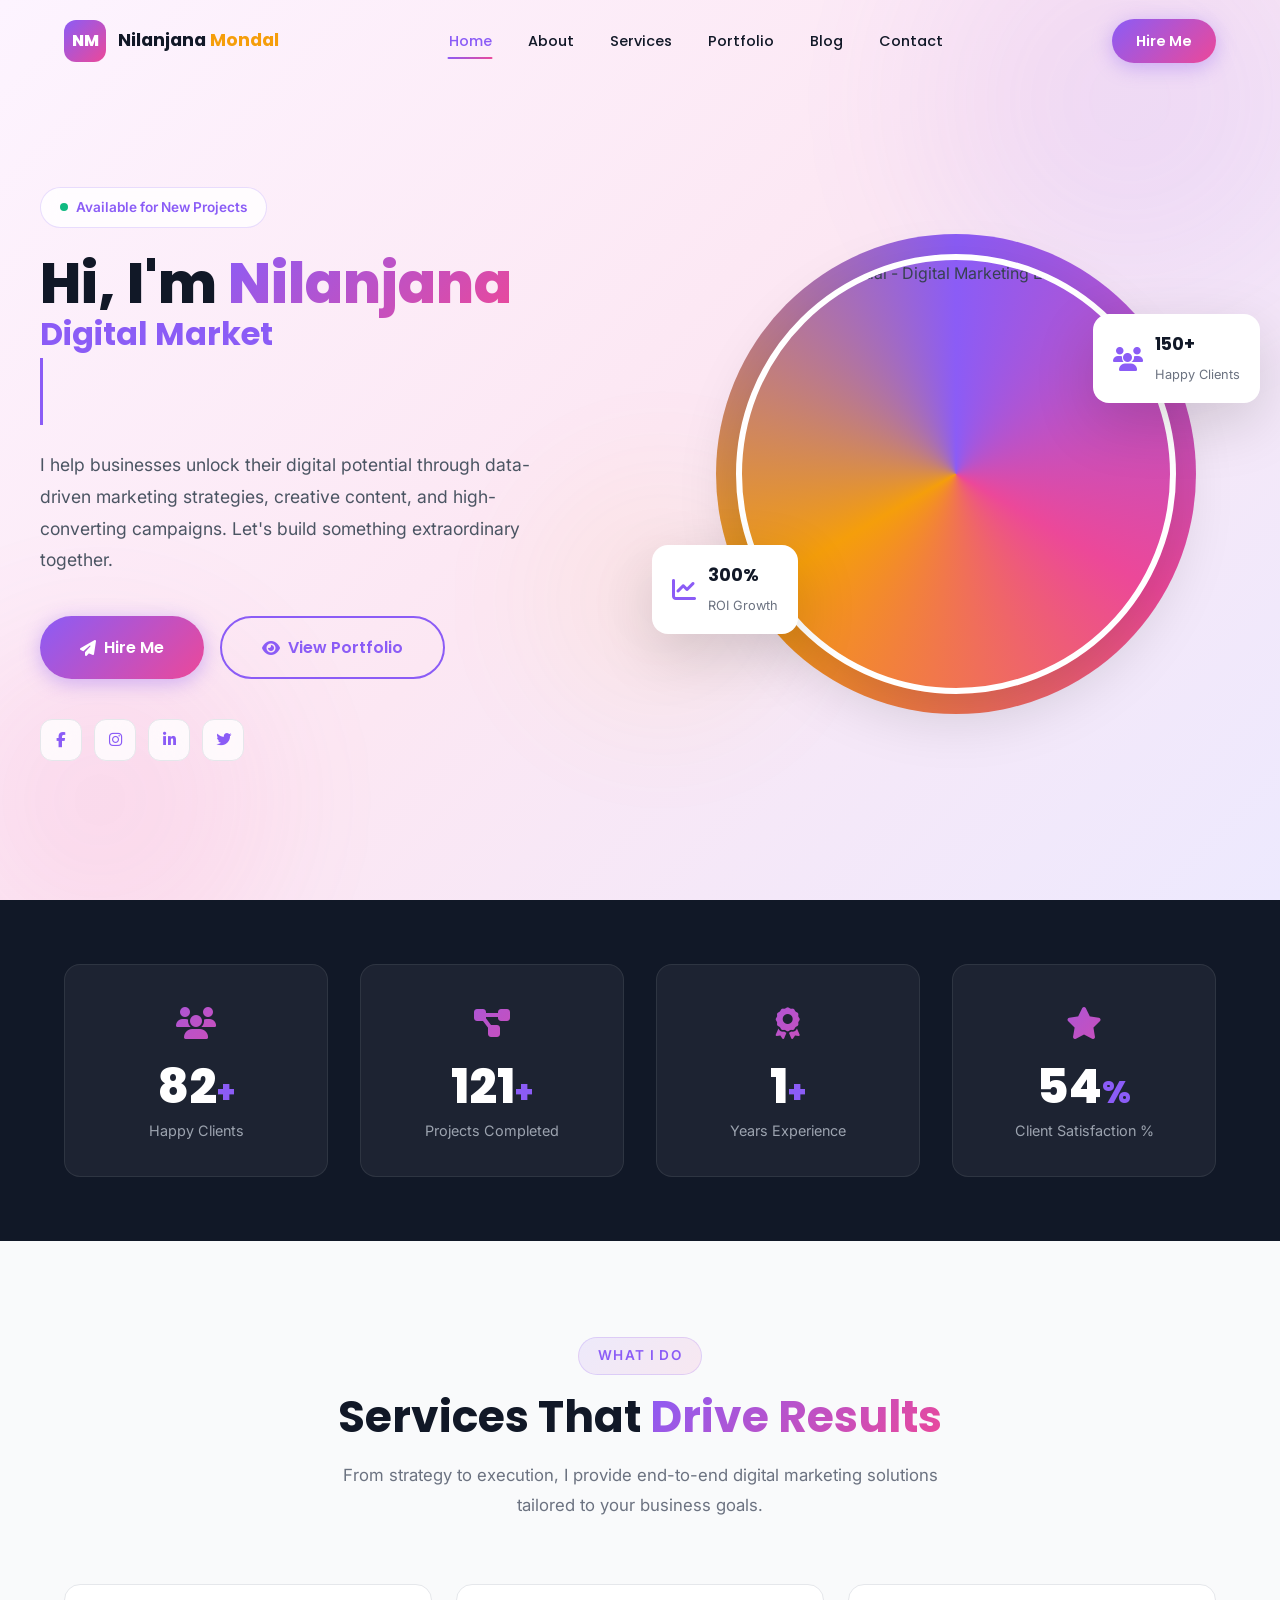
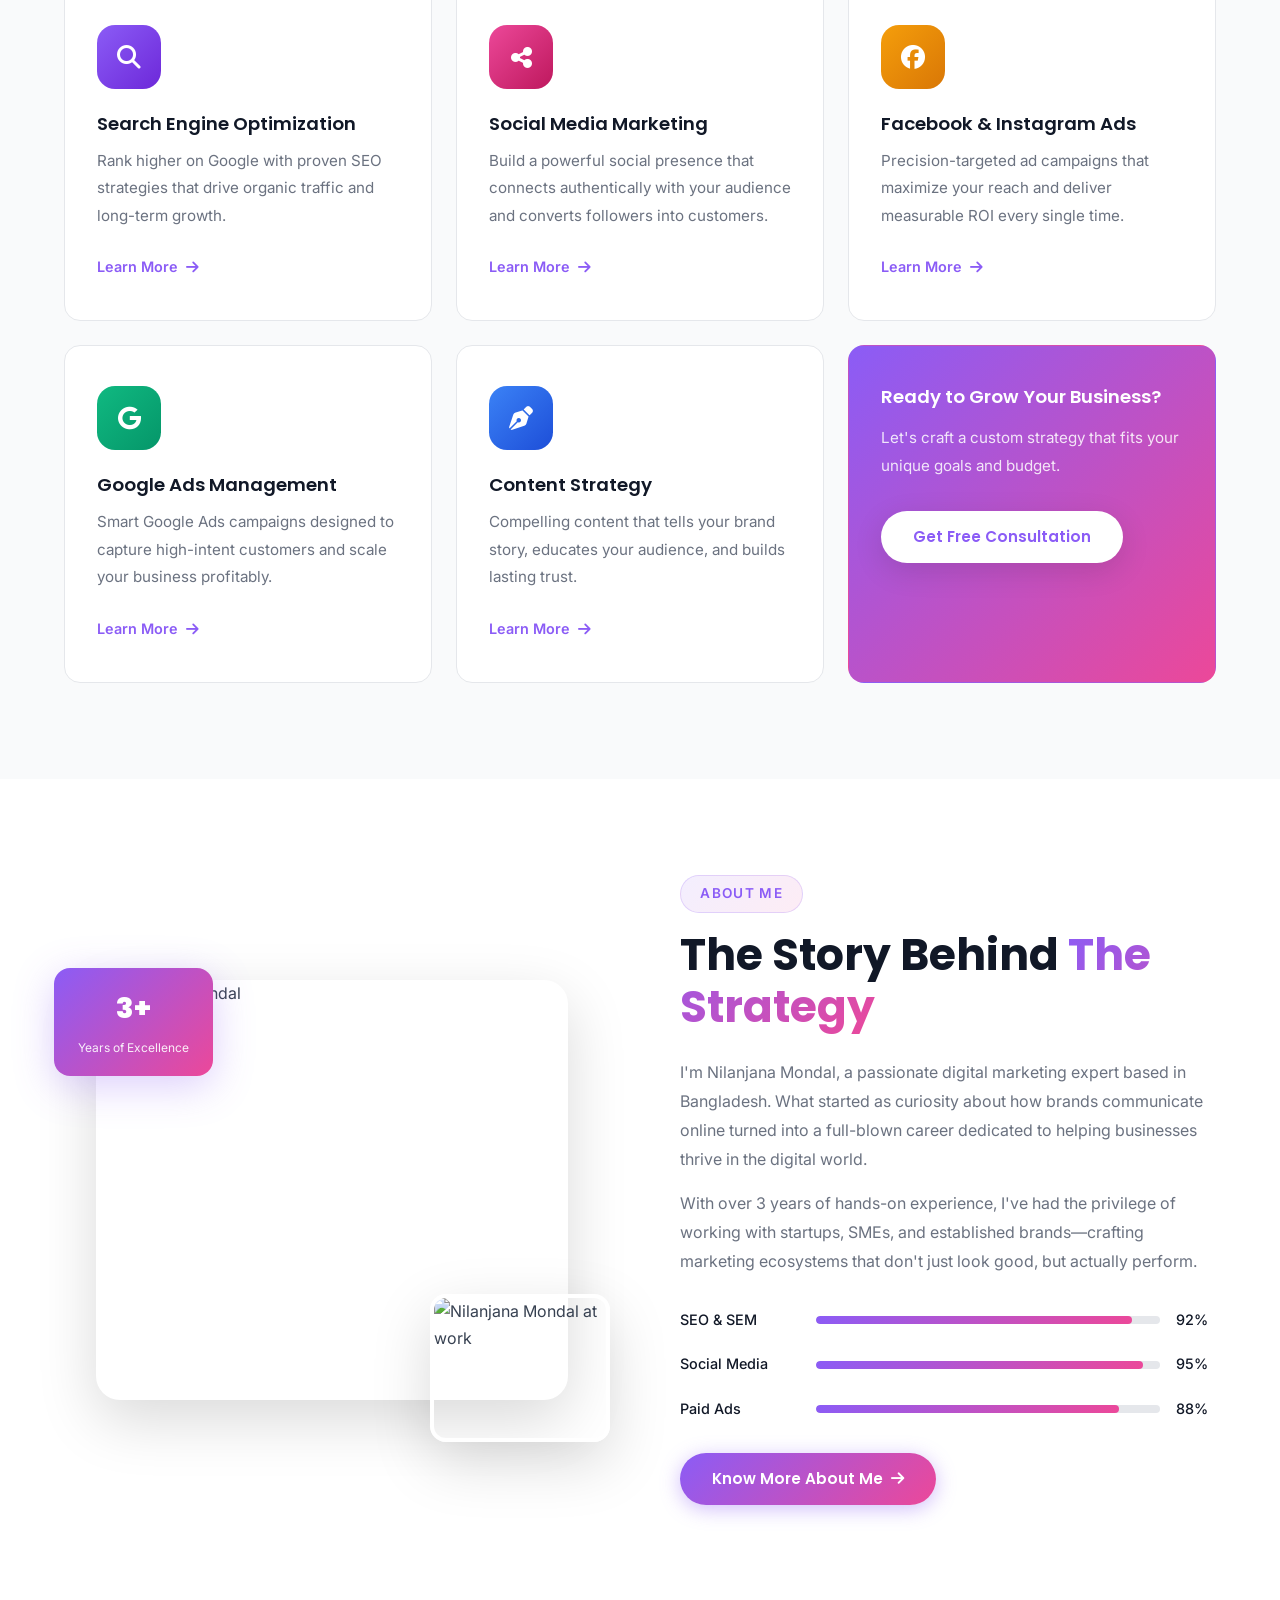
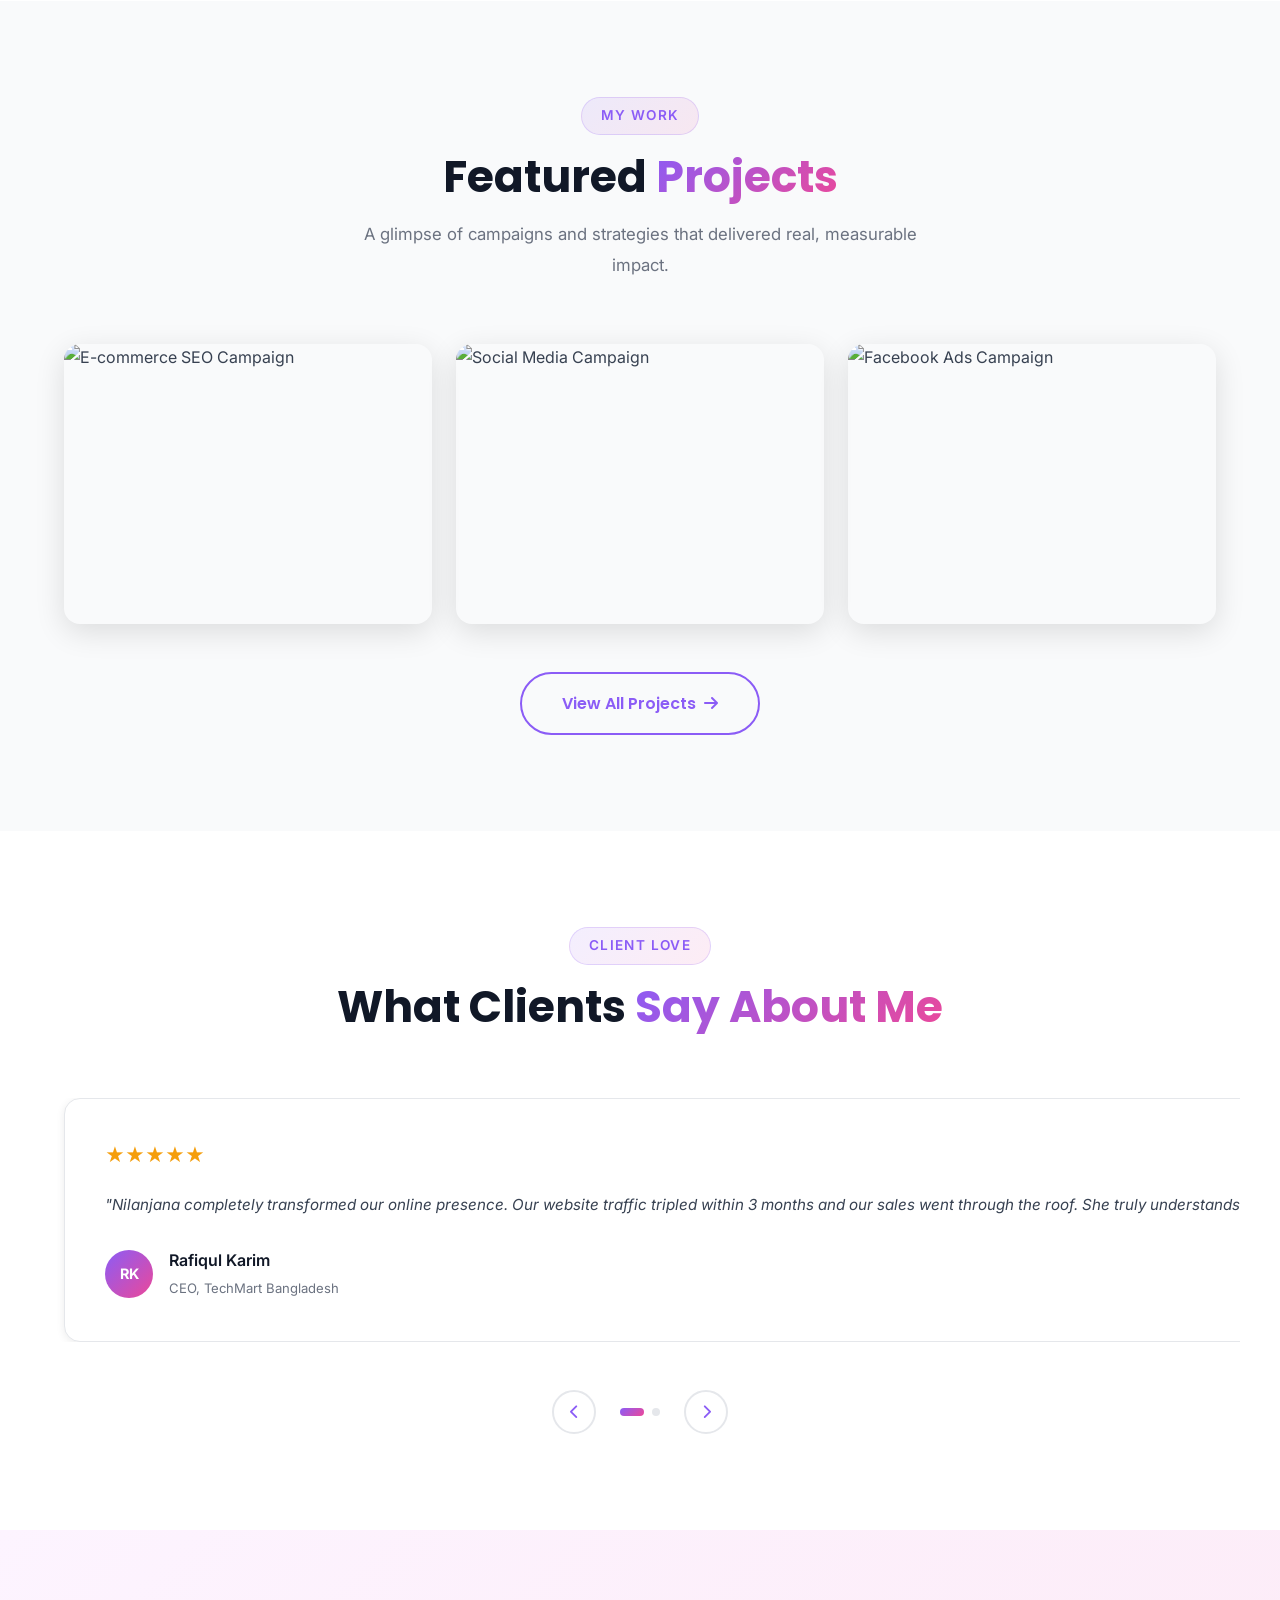
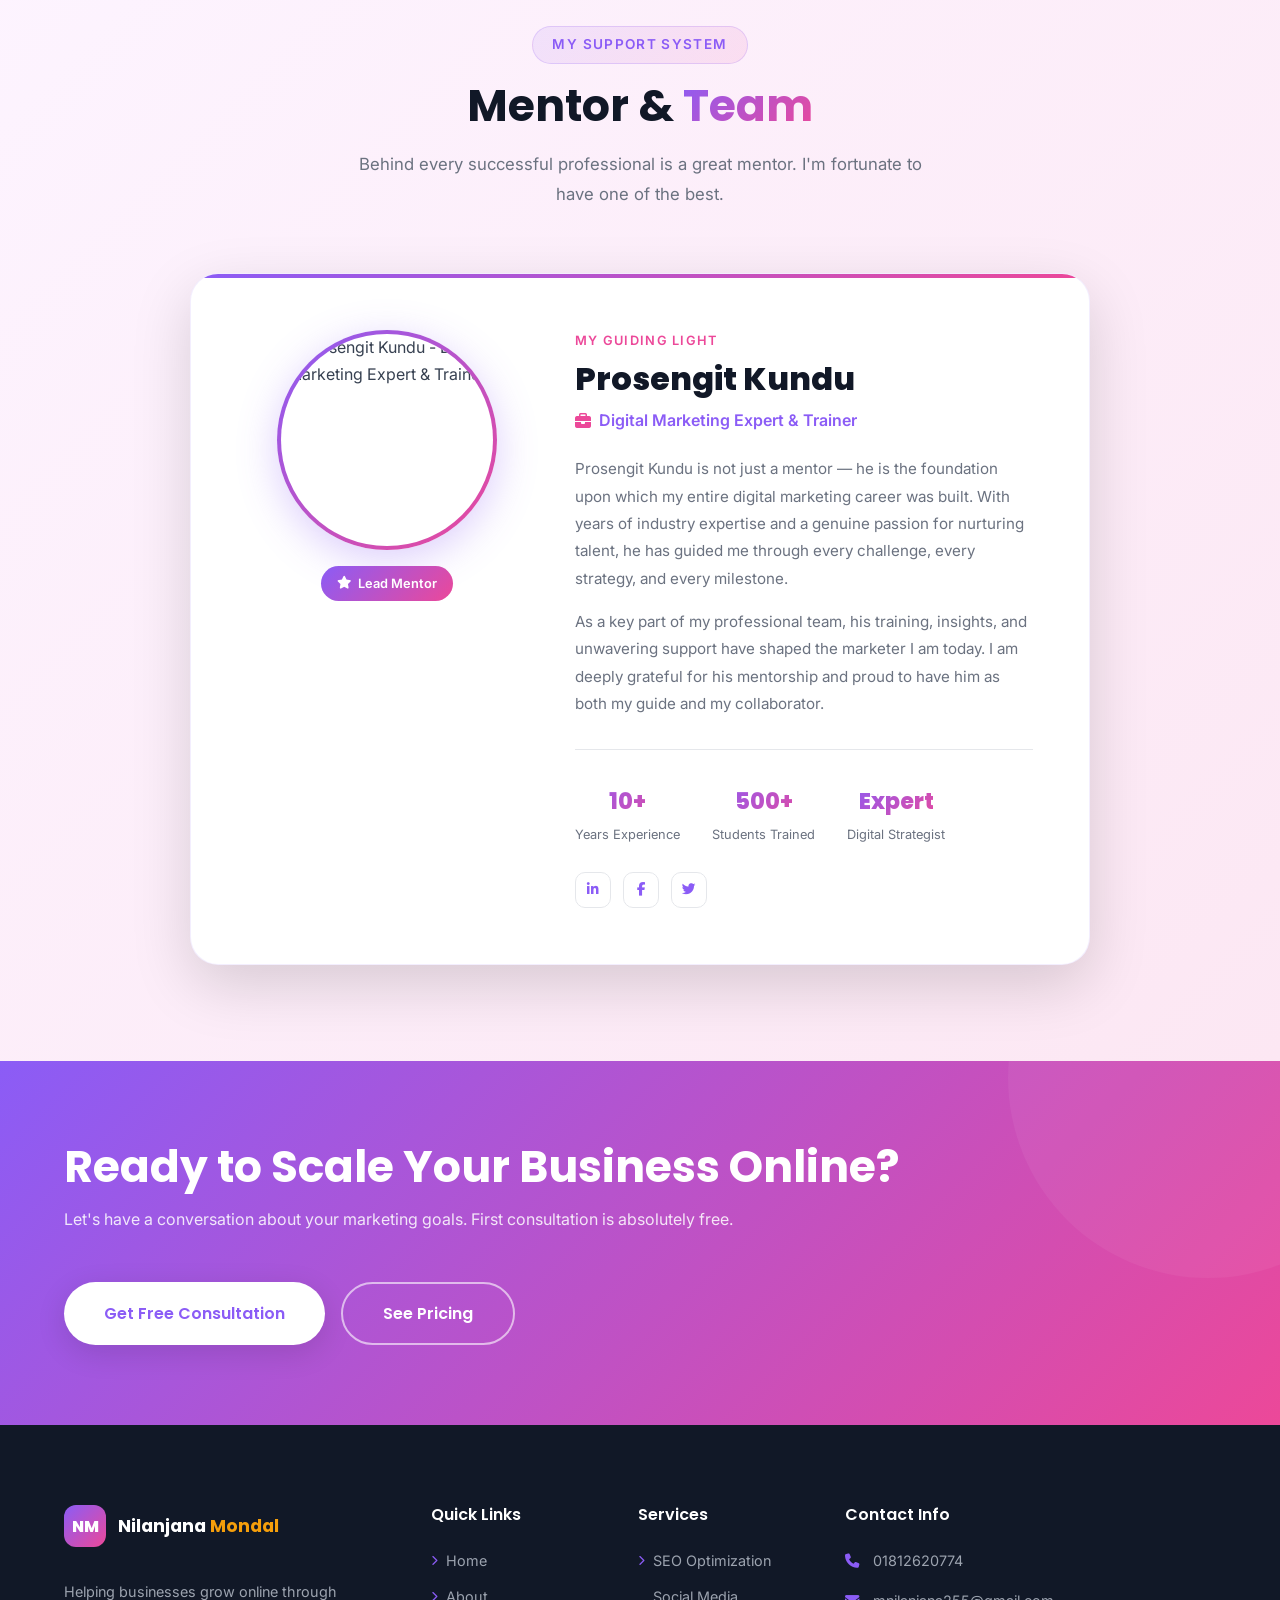
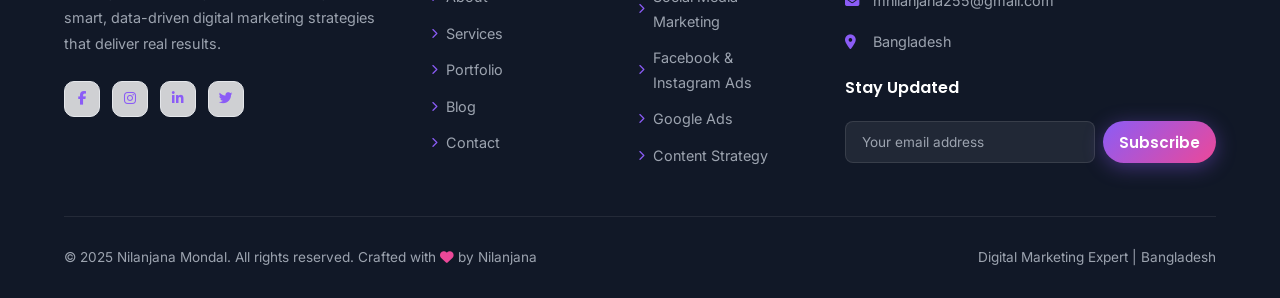
==== index.html @ 81e7009f "Add files via upload" ====
<!DOCTYPE html>
<html lang="en">
<head>
  <meta charset="UTF-8" />
  <meta name="viewport" content="width=device-width, initial-scale=1.0" />
  <meta name="description" content="Nilanjana Mondal – Digital Marketing Expert helping businesses grow online through SEO, Social Media, Google Ads & Content Strategy." />
  <meta name="keywords" content="digital marketing, SEO, social media marketing, Facebook ads, Google ads, content strategy, Nilanjana Mondal" />
  <meta name="author" content="Nilanjana Mondal" />
  <meta property="og:title" content="Nilanjana Mondal | Digital Marketing Expert" />
  <meta property="og:description" content="Results-driven digital marketing expert helping brands grow online." />
  <meta property="og:type" content="website" />
  <title>Nilanjana Mondal | Digital Marketing Expert</title>
  <link rel="preconnect" href="https://fonts.googleapis.com" />
  <link rel="preconnect" href="https://fonts.gstatic.com" crossorigin />
  <link href="https://fonts.googleapis.com/css2?family=Poppins:wght@300;400;500;600;700;800;900&family=Inter:wght@300;400;500;600;700&display=swap" rel="stylesheet" />
  <link rel="stylesheet" href="https://cdnjs.cloudflare.com/ajax/libs/font-awesome/6.5.0/css/all.min.css" />
  <link rel="stylesheet" href="style.css" />
</head>
<body>

<!-- ========== NAVBAR ========== -->
<nav class="navbar" id="navbar">
  <div class="nav-container">
    <a href="index.html" class="nav-logo">
      <span class="logo-nm">NM</span>
      <span class="logo-text">Nilanjana <span class="accent">Mondal</span></span>
    </a>
    <ul class="nav-links" id="navLinks">
      <li><a href="index.html" class="nav-link active">Home</a></li>
      <li><a href="about.html" class="nav-link">About</a></li>
      <li><a href="services.html" class="nav-link">Services</a></li>
      <li><a href="portfolio.html" class="nav-link">Portfolio</a></li>
      <li><a href="blog.html" class="nav-link">Blog</a></li>
      <li><a href="contact.html" class="nav-link">Contact</a></li>
    </ul>
    <a href="contact.html" class="btn btn-primary nav-cta">Hire Me</a>
    <button class="hamburger" id="hamburger" aria-label="Toggle menu">
      <span></span><span></span><span></span>
    </button>
  </div>
</nav>

<!-- ========== HERO SECTION ========== -->
<section class="hero" id="home">
  <div class="hero-bg-shapes">
    <div class="shape shape-1"></div>
    <div class="shape shape-2"></div>
    <div class="shape shape-3"></div>
  </div>
  <div class="hero-container">
    <div class="hero-content" data-reveal="left">
      <div class="hero-badge">
        <span class="badge-dot"></span>
        Available for New Projects
      </div>
      <h1 class="hero-title">
        Hi, I'm <span class="gradient-text">Nilanjana</span><br/>
        <span class="hero-sub-title" id="typingText"></span>
      </h1>
      <p class="hero-desc">
        I help businesses unlock their digital potential through data-driven marketing strategies, creative content, and high-converting campaigns. Let's build something extraordinary together.
      </p>
      <div class="hero-btns">
        <a href="contact.html" class="btn btn-primary btn-lg">
          <i class="fas fa-paper-plane"></i> Hire Me
        </a>
        <a href="portfolio.html" class="btn btn-outline btn-lg">
          <i class="fas fa-eye"></i> View Portfolio
        </a>
      </div>
      <div class="hero-socials">
        <a href="#" class="social-icon" aria-label="Facebook"><i class="fab fa-facebook-f"></i></a>
        <a href="#" class="social-icon" aria-label="Instagram"><i class="fab fa-instagram"></i></a>
        <a href="#" class="social-icon" aria-label="LinkedIn"><i class="fab fa-linkedin-in"></i></a>
        <a href="#" class="social-icon" aria-label="Twitter"><i class="fab fa-twitter"></i></a>
      </div>
    </div>
    <div class="hero-image-wrap" data-reveal="right">
      <div class="hero-img-ring"></div>
      <div class="hero-img-container">
        <img src="https://images.pexels.com/photos/9304680/pexels-photo-9304680.jpeg?auto=compress&cs=tinysrgb&fit=crop&h=900&w=700" alt="Nilanjana Mondal - Digital Marketing Expert" class="hero-img" />
      </div>
      <div class="hero-float-card card-1">
        <i class="fas fa-chart-line"></i>
        <div>
          <strong>300%</strong>
          <span>ROI Growth</span>
        </div>
      </div>
      <div class="hero-float-card card-2">
        <i class="fas fa-users"></i>
        <div>
          <strong>150+</strong>
          <span>Happy Clients</span>
        </div>
      </div>
    </div>
  </div>
</section>

<!-- ========== STATS SECTION ========== -->
<section class="stats-section">
  <div class="container">
    <div class="stats-grid">
      <div class="stat-item" data-reveal="up">
        <div class="stat-icon"><i class="fas fa-users"></i></div>
        <div class="stat-number" data-count="150">0</div>
        <div class="stat-label">Happy Clients</div>
      </div>
      <div class="stat-item" data-reveal="up" style="animation-delay:0.1s">
        <div class="stat-icon"><i class="fas fa-project-diagram"></i></div>
        <div class="stat-number" data-count="220">0</div>
        <div class="stat-label">Projects Completed</div>
      </div>
      <div class="stat-item" data-reveal="up" style="animation-delay:0.2s">
        <div class="stat-icon"><i class="fas fa-award"></i></div>
        <div class="stat-number" data-count="3">0</div>
        <div class="stat-label">Years Experience</div>
      </div>
      <div class="stat-item" data-reveal="up" style="animation-delay:0.3s">
        <div class="stat-icon"><i class="fas fa-star"></i></div>
        <div class="stat-number" data-count="98">0</div>
        <div class="stat-label">Client Satisfaction %</div>
      </div>
    </div>
  </div>
</section>

<!-- ========== FEATURED SERVICES ========== -->
<section class="section services-preview">
  <div class="container">
    <div class="section-header" data-reveal="up">
      <span class="section-tag">What I Do</span>
      <h2 class="section-title">Services That <span class="gradient-text">Drive Results</span></h2>
      <p class="section-desc">From strategy to execution, I provide end-to-end digital marketing solutions tailored to your business goals.</p>
    </div>
    <div class="services-grid">
      <div class="service-card" data-reveal="up">
        <div class="service-icon" style="background: linear-gradient(135deg,#8B5CF6,#6D28D9)">
          <i class="fas fa-search"></i>
        </div>
        <h3>Search Engine Optimization</h3>
        <p>Rank higher on Google with proven SEO strategies that drive organic traffic and long-term growth.</p>
        <a href="services.html" class="service-link">Learn More <i class="fas fa-arrow-right"></i></a>
      </div>
      <div class="service-card" data-reveal="up" style="animation-delay:0.1s">
        <div class="service-icon" style="background: linear-gradient(135deg,#EC4899,#BE185D)">
          <i class="fas fa-share-alt"></i>
        </div>
        <h3>Social Media Marketing</h3>
        <p>Build a powerful social presence that connects authentically with your audience and converts followers into customers.</p>
        <a href="services.html" class="service-link">Learn More <i class="fas fa-arrow-right"></i></a>
      </div>
      <div class="service-card" data-reveal="up" style="animation-delay:0.2s">
        <div class="service-icon" style="background: linear-gradient(135deg,#F59E0B,#D97706)">
          <i class="fab fa-facebook"></i>
        </div>
        <h3>Facebook & Instagram Ads</h3>
        <p>Precision-targeted ad campaigns that maximize your reach and deliver measurable ROI every single time.</p>
        <a href="services.html" class="service-link">Learn More <i class="fas fa-arrow-right"></i></a>
      </div>
      <div class="service-card" data-reveal="up" style="animation-delay:0.3s">
        <div class="service-icon" style="background: linear-gradient(135deg,#10B981,#059669)">
          <i class="fab fa-google"></i>
        </div>
        <h3>Google Ads Management</h3>
        <p>Smart Google Ads campaigns designed to capture high-intent customers and scale your business profitably.</p>
        <a href="services.html" class="service-link">Learn More <i class="fas fa-arrow-right"></i></a>
      </div>
      <div class="service-card" data-reveal="up" style="animation-delay:0.4s">
        <div class="service-icon" style="background: linear-gradient(135deg,#3B82F6,#1D4ED8)">
          <i class="fas fa-pen-nib"></i>
        </div>
        <h3>Content Strategy</h3>
        <p>Compelling content that tells your brand story, educates your audience, and builds lasting trust.</p>
        <a href="services.html" class="service-link">Learn More <i class="fas fa-arrow-right"></i></a>
      </div>
      <div class="service-card cta-card" data-reveal="up" style="animation-delay:0.5s">
        <div class="cta-card-inner">
          <h3>Ready to Grow Your Business?</h3>
          <p>Let's craft a custom strategy that fits your unique goals and budget.</p>
          <a href="contact.html" class="btn btn-white">Get Free Consultation</a>
        </div>
      </div>
    </div>
  </div>
</section>

<!-- ========== ABOUT SNAPSHOT ========== -->
<section class="section about-snapshot">
  <div class="container">
    <div class="about-snap-grid">
      <div class="about-snap-images" data-reveal="left">
        <div class="snap-img-main">
          <img src="https://images.pexels.com/photos/8133897/pexels-photo-8133897.jpeg?auto=compress&cs=tinysrgb&fit=crop&h=700&w=600" alt="Nilanjana Mondal" />
        </div>
        <div class="snap-img-secondary">
          <img src="https://images.pexels.com/photos/37224228/pexels-photo-37224228.png?auto=compress&cs=tinysrgb&fit=crop&h=300&w=250" alt="Nilanjana Mondal at work" />
        </div>
        <div class="snap-exp-badge">
          <strong>3+</strong>
          <span>Years of Excellence</span>
        </div>
      </div>
      <div class="about-snap-content" data-reveal="right">
        <span class="section-tag">About Me</span>
        <h2 class="section-title">The Story Behind <span class="gradient-text">The Strategy</span></h2>
        <p>I'm Nilanjana Mondal, a passionate digital marketing expert based in Bangladesh. What started as curiosity about how brands communicate online turned into a full-blown career dedicated to helping businesses thrive in the digital world.</p>
        <p style="margin-top:1rem">With over 3 years of hands-on experience, I've had the privilege of working with startups, SMEs, and established brands—crafting marketing ecosystems that don't just look good, but actually perform.</p>
        <div class="snap-skills">
          <div class="snap-skill">
            <span>SEO & SEM</span>
            <div class="skill-bar"><div class="skill-fill" style="width:92%"></div></div>
            <span>92%</span>
          </div>
          <div class="snap-skill">
            <span>Social Media</span>
            <div class="skill-bar"><div class="skill-fill" style="width:95%"></div></div>
            <span>95%</span>
          </div>
          <div class="snap-skill">
            <span>Paid Ads</span>
            <div class="skill-bar"><div class="skill-fill" style="width:88%"></div></div>
            <span>88%</span>
          </div>
        </div>
        <a href="about.html" class="btn btn-primary" style="margin-top:2rem">Know More About Me <i class="fas fa-arrow-right"></i></a>
      </div>
    </div>
  </div>
</section>

<!-- ========== PORTFOLIO PREVIEW ========== -->
<section class="section portfolio-preview">
  <div class="container">
    <div class="section-header" data-reveal="up">
      <span class="section-tag">My Work</span>
      <h2 class="section-title">Featured <span class="gradient-text">Projects</span></h2>
      <p class="section-desc">A glimpse of campaigns and strategies that delivered real, measurable impact.</p>
    </div>
    <div class="portfolio-grid">
      <div class="portfolio-card" data-reveal="up">
        <div class="portfolio-img">
          <img src="https://images.unsplash.com/photo-1460925895917-afdab827c52f?w=600&q=80" alt="E-commerce SEO Campaign" />
          <div class="portfolio-overlay">
            <div class="overlay-content">
              <span class="port-tag">SEO</span>
              <h4>E-Commerce SEO Overhaul</h4>
              <p>350% organic traffic increase in 6 months</p>
              <a href="portfolio.html" class="btn btn-white btn-sm">View Details</a>
            </div>
          </div>
        </div>
      </div>
      <div class="portfolio-card" data-reveal="up" style="animation-delay:0.1s">
        <div class="portfolio-img">
          <img src="https://images.unsplash.com/photo-1611162617213-7d7a39e9b1d7?w=600&q=80" alt="Social Media Campaign" />
          <div class="portfolio-overlay">
            <div class="overlay-content">
              <span class="port-tag">Social Media</span>
              <h4>Fashion Brand Social Growth</h4>
              <p>From 2K to 85K followers in 4 months</p>
              <a href="portfolio.html" class="btn btn-white btn-sm">View Details</a>
            </div>
          </div>
        </div>
      </div>
      <div class="portfolio-card" data-reveal="up" style="animation-delay:0.2s">
        <div class="portfolio-img">
          <img src="https://images.unsplash.com/photo-1432888622747-4eb9a8f2c293?w=600&q=80" alt="Facebook Ads Campaign" />
          <div class="portfolio-overlay">
            <div class="overlay-content">
              <span class="port-tag">Facebook Ads</span>
              <h4>Restaurant Chain Ad Campaign</h4>
              <p>4.5x ROAS with ৳50,000 ad spend</p>
              <a href="portfolio.html" class="btn btn-white btn-sm">View Details</a>
            </div>
          </div>
        </div>
      </div>
    </div>
    <div class="text-center" style="margin-top:3rem" data-reveal="up">
      <a href="portfolio.html" class="btn btn-outline btn-lg">View All Projects <i class="fas fa-arrow-right"></i></a>
    </div>
  </div>
</section>

<!-- ========== TESTIMONIALS ========== -->
<section class="section testimonials">
  <div class="container">
    <div class="section-header" data-reveal="up">
      <span class="section-tag">Client Love</span>
      <h2 class="section-title">What Clients <span class="gradient-text">Say About Me</span></h2>
    </div>
    <div class="testimonials-slider" id="testimonialsSlider">
      <div class="testimonial-track" id="testimonialTrack">
        <div class="testimonial-card">
          <div class="stars">★★★★★</div>
          <p>"Nilanjana completely transformed our online presence. Our website traffic tripled within 3 months and our sales went through the roof. She truly understands the digital landscape."</p>
          <div class="testimonial-author">
            <div class="author-avatar" style="background:linear-gradient(135deg,#8B5CF6,#EC4899)">RK</div>
            <div>
              <strong>Rafiqul Karim</strong>
              <span>CEO, TechMart Bangladesh</span>
            </div>
          </div>
        </div>
        <div class="testimonial-card">
          <div class="stars">★★★★★</div>
          <p>"Her Facebook ad strategies helped us reach the exact customers we needed. The ROI was incredible — we got back 5x what we spent in just 6 weeks. Highly recommend!"</p>
          <div class="testimonial-author">
            <div class="author-avatar" style="background:linear-gradient(135deg,#EC4899,#F59E0B)">SA</div>
            <div>
              <strong>Sumaiya Akter</strong>
              <span>Founder, LuxeWear BD</span>
            </div>
          </div>
        </div>
        <div class="testimonial-card">
          <div class="stars">★★★★★</div>
          <p>"Working with Nilanjana was a game-changer. Her content strategy brought our brand voice to life and our social engagement jumped by 400%. She's professional, creative, and results-focused."</p>
          <div class="testimonial-author">
            <div class="author-avatar" style="background:linear-gradient(135deg,#10B981,#3B82F6)">TH</div>
            <div>
              <strong>Tanvir Hossain</strong>
              <span>MD, GreenLeaf Organics</span>
            </div>
          </div>
        </div>
        <div class="testimonial-card">
          <div class="stars">★★★★★</div>
          <p>"I was skeptical about digital marketing at first, but Nilanjana made the entire process simple and transparent. She kept us informed every step of the way and delivered beyond expectations."</p>
          <div class="testimonial-author">
            <div class="author-avatar" style="background:linear-gradient(135deg,#F59E0B,#EF4444)">NI</div>
            <div>
              <strong>Nasrin Islam</strong>
              <span>Owner, Nasrin's Kitchen</span>
            </div>
          </div>
        </div>
      </div>
    </div>
    <div class="slider-controls">
      <button class="slider-btn" id="prevBtn" aria-label="Previous"><i class="fas fa-chevron-left"></i></button>
      <div class="slider-dots" id="sliderDots"></div>
      <button class="slider-btn" id="nextBtn" aria-label="Next"><i class="fas fa-chevron-right"></i></button>
    </div>
  </div>
</section>

<!-- ========== MENTOR SECTION ========== -->
<section class="section mentor-section">
  <div class="container">
    <div class="section-header" data-reveal="up">
      <span class="section-tag">My Support System</span>
      <h2 class="section-title">Mentor & <span class="gradient-text">Team</span></h2>
      <p class="section-desc">Behind every successful professional is a great mentor. I'm fortunate to have one of the best.</p>
    </div>
    <div class="mentor-card-wrap" data-reveal="up">
      <div class="mentor-card">
        <div class="mentor-img-wrap">
          <div class="mentor-img-circle">
            <img src="https://images.pexels.com/photos/8112132/pexels-photo-8112132.jpeg?auto=compress&cs=tinysrgb&fit=crop&h=600&w=600" alt="Prosengit Kundu - Digital Marketing Expert & Trainer" />
          </div>
          <div class="mentor-badge"><i class="fas fa-star"></i> Lead Mentor</div>
        </div>
        <div class="mentor-content">
          <div class="mentor-tag">My Guiding Light</div>
          <h3 class="mentor-name">Prosengit Kundu</h3>
          <p class="mentor-title"><i class="fas fa-briefcase"></i> Digital Marketing Expert & Trainer</p>
          <p class="mentor-bio">
            Prosengit Kundu is not just a mentor — he is the foundation upon which my entire digital marketing career was built. With years of industry expertise and a genuine passion for nurturing talent, he has guided me through every challenge, every strategy, and every milestone.
          </p>
          <p class="mentor-bio" style="margin-top:1rem">
            As a key part of my professional team, his training, insights, and unwavering support have shaped the marketer I am today. I am deeply grateful for his mentorship and proud to have him as both my guide and my collaborator.
          </p>
          <div class="mentor-stats">
            <div class="m-stat"><strong>10+</strong><span>Years Experience</span></div>
            <div class="m-stat"><strong>500+</strong><span>Students Trained</span></div>
            <div class="m-stat"><strong>Expert</strong><span>Digital Strategist</span></div>
          </div>
          <div class="mentor-socials">
            <a href="#" class="social-icon sm"><i class="fab fa-linkedin-in"></i></a>
            <a href="#" class="social-icon sm"><i class="fab fa-facebook-f"></i></a>
            <a href="#" class="social-icon sm"><i class="fab fa-twitter"></i></a>
          </div>
        </div>
      </div>
    </div>
  </div>
</section>

<!-- ========== CTA BAND ========== -->
<section class="cta-band" data-reveal="up">
  <div class="container">
    <div class="cta-band-inner">
      <div class="cta-band-content">
        <h2>Ready to Scale Your Business Online?</h2>
        <p>Let's have a conversation about your marketing goals. First consultation is absolutely free.</p>
      </div>
      <div class="cta-band-btns">
        <a href="contact.html" class="btn btn-white btn-lg">Get Free Consultation</a>
        <a href="services.html" class="btn btn-outline-white btn-lg">See Pricing</a>
      </div>
    </div>
  </div>
</section>

<!-- ========== FOOTER ========== -->
<footer class="footer">
  <div class="container">
    <div class="footer-grid">
      <div class="footer-brand">
        <a href="index.html" class="nav-logo" style="margin-bottom:1rem;display:inline-flex">
          <span class="logo-nm">NM</span>
          <span class="logo-text" style="color:#fff">Nilanjana <span class="accent">Mondal</span></span>
        </a>
        <p>Helping businesses grow online through smart, data-driven digital marketing strategies that deliver real results.</p>
        <div class="footer-socials">
          <a href="#" class="social-icon sm" aria-label="Facebook"><i class="fab fa-facebook-f"></i></a>
          <a href="#" class="social-icon sm" aria-label="Instagram"><i class="fab fa-instagram"></i></a>
          <a href="#" class="social-icon sm" aria-label="LinkedIn"><i class="fab fa-linkedin-in"></i></a>
          <a href="#" class="social-icon sm" aria-label="Twitter"><i class="fab fa-twitter"></i></a>
        </div>
      </div>
      <div class="footer-links">
        <h4>Quick Links</h4>
        <ul>
          <li><a href="index.html"><i class="fas fa-chevron-right"></i> Home</a></li>
          <li><a href="about.html"><i class="fas fa-chevron-right"></i> About</a></li>
          <li><a href="services.html"><i class="fas fa-chevron-right"></i> Services</a></li>
          <li><a href="portfolio.html"><i class="fas fa-chevron-right"></i> Portfolio</a></li>
          <li><a href="blog.html"><i class="fas fa-chevron-right"></i> Blog</a></li>
          <li><a href="contact.html"><i class="fas fa-chevron-right"></i> Contact</a></li>
        </ul>
      </div>
      <div class="footer-links">
        <h4>Services</h4>
        <ul>
          <li><a href="services.html"><i class="fas fa-chevron-right"></i> SEO Optimization</a></li>
          <li><a href="services.html"><i class="fas fa-chevron-right"></i> Social Media Marketing</a></li>
          <li><a href="services.html"><i class="fas fa-chevron-right"></i> Facebook & Instagram Ads</a></li>
          <li><a href="services.html"><i class="fas fa-chevron-right"></i> Google Ads</a></li>
          <li><a href="services.html"><i class="fas fa-chevron-right"></i> Content Strategy</a></li>
        </ul>
      </div>
      <div class="footer-contact">
        <h4>Contact Info</h4>
        <ul>
          <li><i class="fas fa-phone"></i> <a href="tel:01812620774">01812620774</a></li>
          <li><i class="fas fa-envelope"></i> <a href="mailto:mnilanjana255@gmail.com">mnilanjana255@gmail.com</a></li>
          <li><i class="fas fa-map-marker-alt"></i> Bangladesh</li>
        </ul>
        <div class="footer-newsletter">
          <h4 style="margin-top:1.5rem">Stay Updated</h4>
          <div class="newsletter-form">
            <input type="email" placeholder="Your email address" />
            <button class="btn btn-primary" style="padding:0.6rem 1rem">Subscribe</button>
          </div>
        </div>
      </div>
    </div>
    <div class="footer-bottom">
      <p>© 2025 Nilanjana Mondal. All rights reserved. Crafted with <i class="fas fa-heart" style="color:#EC4899"></i> by Nilanjana</p>
      <p>Digital Marketing Expert | Bangladesh</p>
    </div>
  </div>
</footer>

<!-- Back to top -->
<button class="back-to-top" id="backToTop" aria-label="Back to top">
  <i class="fas fa-arrow-up"></i>
</button>

<!-- Mobile Menu Overlay -->
<div class="mobile-overlay" id="mobileOverlay"></div>

<script src="main.js"></script>
</body>
</html>
---- style.css ----
/* =========================================
   NILANJANA MONDAL – PORTFOLIO CSS
   Premium Digital Marketing Portfolio
   Author: Nilanjana Mondal
   ========================================= */

/* ---- CSS VARIABLES ---- */
:root {
  --primary: #8B5CF6;
  --primary-dark: #6D28D9;
  --secondary: #EC4899;
  --accent: #F59E0B;
  --dark: #111827;
  --dark-2: #1F2937;
  --dark-3: #374151;
  --light-bg: #F9FAFB;
  --white: #FFFFFF;
  --gray-100: #F3F4F6;
  --gray-200: #E5E7EB;
  --gray-400: #9CA3AF;
  --gray-600: #4B5563;
  --text: #374151;
  --text-light: #6B7280;
  --gradient: linear-gradient(135deg, #8B5CF6, #EC4899);
  --gradient-soft: linear-gradient(135deg, rgba(139,92,246,0.1), rgba(236,72,153,0.1));
  --shadow-sm: 0 2px 8px rgba(0,0,0,0.08);
  --shadow-md: 0 8px 30px rgba(0,0,0,0.12);
  --shadow-lg: 0 20px 60px rgba(0,0,0,0.15);
  --shadow-purple: 0 10px 40px rgba(139,92,246,0.3);
  --border-radius: 16px;
  --border-radius-sm: 8px;
  --transition: all 0.3s ease;
  --font-primary: 'Poppins', sans-serif;
  --font-secondary: 'Inter', sans-serif;
}

/* ---- RESET & BASE ---- */
*, *::before, *::after { box-sizing: border-box; margin: 0; padding: 0; }
html { scroll-behavior: smooth; font-size: 16px; }
body {
  font-family: var(--font-secondary);
  color: var(--text);
  background: var(--white);
  line-height: 1.7;
  overflow-x: hidden;
}
img { max-width: 100%; height: auto; display: block; }
a { text-decoration: none; color: inherit; transition: var(--transition); }
ul { list-style: none; }
button { border: none; background: none; cursor: pointer; }
input, textarea { outline: none; font-family: inherit; }

/* ---- TYPOGRAPHY ---- */
h1, h2, h3, h4, h5 { font-family: var(--font-primary); line-height: 1.2; color: var(--dark); }
h1 { font-size: clamp(2rem, 5vw, 3.5rem); font-weight: 800; }
h2 { font-size: clamp(1.75rem, 4vw, 2.75rem); font-weight: 700; }
h3 { font-size: clamp(1.2rem, 3vw, 1.5rem); font-weight: 600; }
h4 { font-size: 1.1rem; font-weight: 600; }
p { color: var(--text-light); line-height: 1.8; }

.gradient-text {
  background: var(--gradient);
  -webkit-background-clip: text;
  -webkit-text-fill-color: transparent;
  background-clip: text;
}
.accent { color: var(--accent); }

/* ---- LAYOUT ---- */
.container {
  max-width: 1200px;
  margin: 0 auto;
  padding: 0 1.5rem;
}
.section {
  padding: 6rem 0;
}
.section-header {
  text-align: center;
  margin-bottom: 4rem;
}
.section-tag {
  display: inline-block;
  background: var(--gradient-soft);
  color: var(--primary);
  font-size: 0.85rem;
  font-weight: 600;
  letter-spacing: 0.1em;
  text-transform: uppercase;
  padding: 0.4rem 1.2rem;
  border-radius: 50px;
  margin-bottom: 1rem;
  border: 1px solid rgba(139,92,246,0.2);
}
.section-title { margin-bottom: 1rem; }
.section-desc { color: var(--text-light); max-width: 600px; margin: 0 auto; font-size: 1.05rem; }
.text-center { text-align: center; }

/* ---- BUTTONS ---- */
.btn {
  display: inline-flex;
  align-items: center;
  gap: 0.5rem;
  padding: 0.8rem 2rem;
  border-radius: 50px;
  font-family: var(--font-primary);
  font-weight: 600;
  font-size: 0.95rem;
  transition: var(--transition);
  cursor: pointer;
  white-space: nowrap;
}
.btn-lg { padding: 1rem 2.5rem; font-size: 1rem; }
.btn-sm { padding: 0.5rem 1.2rem; font-size: 0.85rem; }
.btn-primary {
  background: var(--gradient);
  color: var(--white);
  box-shadow: 0 4px 20px rgba(139,92,246,0.4);
}
.btn-primary:hover {
  transform: translateY(-3px);
  box-shadow: 0 8px 30px rgba(139,92,246,0.5);
  color: var(--white);
}
.btn-outline {
  background: transparent;
  color: var(--primary);
  border: 2px solid var(--primary);
}
.btn-outline:hover {
  background: var(--primary);
  color: var(--white);
  transform: translateY(-3px);
}
.btn-white {
  background: var(--white);
  color: var(--primary);
  box-shadow: var(--shadow-md);
}
.btn-white:hover {
  transform: translateY(-3px);
  box-shadow: var(--shadow-lg);
  color: var(--primary-dark);
}
.btn-outline-white {
  background: transparent;
  color: var(--white);
  border: 2px solid rgba(255,255,255,0.6);
}
.btn-outline-white:hover {
  background: rgba(255,255,255,0.15);
  border-color: var(--white);
  transform: translateY(-3px);
}

/* ---- NAVBAR ---- */
.navbar {
  position: fixed;
  top: 0;
  left: 0;
  right: 0;
  z-index: 1000;
  padding: 1.2rem 0;
  transition: var(--transition);
  background: transparent;
}
.navbar.scrolled {
  background: rgba(255,255,255,0.95);
  backdrop-filter: blur(20px);
  -webkit-backdrop-filter: blur(20px);
  box-shadow: 0 2px 30px rgba(0,0,0,0.1);
  padding: 0.8rem 0;
}
.nav-container {
  max-width: 1200px;
  margin: 0 auto;
  padding: 0 1.5rem;
  display: flex;
  align-items: center;
  justify-content: space-between;
  gap: 2rem;
}
.nav-logo {
  display: flex;
  align-items: center;
  gap: 0.75rem;
}
.logo-nm {
  width: 42px;
  height: 42px;
  background: var(--gradient);
  color: white;
  border-radius: 12px;
  display: flex;
  align-items: center;
  justify-content: center;
  font-family: var(--font-primary);
  font-weight: 800;
  font-size: 1rem;
  flex-shrink: 0;
}
.logo-text {
  font-family: var(--font-primary);
  font-weight: 700;
  font-size: 1.1rem;
  color: var(--dark);
}
.nav-links {
  display: flex;
  align-items: center;
  gap: 0.25rem;
}
.nav-link {
  padding: 0.5rem 1rem;
  border-radius: 8px;
  font-family: var(--font-primary);
  font-weight: 500;
  font-size: 0.9rem;
  color: var(--dark);
  transition: var(--transition);
  position: relative;
}
.nav-link::after {
  content: '';
  position: absolute;
  bottom: 0;
  left: 50%;
  transform: translateX(-50%);
  width: 0;
  height: 2px;
  background: var(--gradient);
  border-radius: 2px;
  transition: width 0.3s ease;
}
.nav-link:hover::after, .nav-link.active::after { width: 60%; }
.nav-link:hover, .nav-link.active { color: var(--primary); }
.nav-cta { font-size: 0.9rem; padding: 0.6rem 1.5rem; }
.hamburger {
  display: none;
  flex-direction: column;
  gap: 5px;
  padding: 0.5rem;
  z-index: 1001;
}
.hamburger span {
  display: block;
  width: 24px;
  height: 2px;
  background: var(--dark);
  border-radius: 2px;
  transition: var(--transition);
}
.hamburger.active span:nth-child(1) { transform: translateY(7px) rotate(45deg); }
.hamburger.active span:nth-child(2) { opacity: 0; }
.hamburger.active span:nth-child(3) { transform: translateY(-7px) rotate(-45deg); }
.mobile-overlay {
  display: none;
  position: fixed;
  inset: 0;
  background: rgba(0,0,0,0.5);
  z-index: 999;
  backdrop-filter: blur(4px);
}
.mobile-overlay.active { display: block; }

/* ---- HERO ---- */
.hero {
  min-height: 100vh;
  display: flex;
  align-items: center;
  background: linear-gradient(135deg, #fdf4ff 0%, #fce7f3 50%, #ede9fe 100%);
  position: relative;
  overflow: hidden;
  padding: 7rem 1.5rem 4rem;
}
.hero-bg-shapes { position: absolute; inset: 0; pointer-events: none; overflow: hidden; }
.shape {
  position: absolute;
  border-radius: 50%;
  filter: blur(60px);
  opacity: 0.4;
}
.shape-1 { width: 500px; height: 500px; background: radial-gradient(circle, rgba(139,92,246,0.3), transparent); top: -150px; right: -100px; animation: floatShape 8s ease-in-out infinite; }
.shape-2 { width: 400px; height: 400px; background: radial-gradient(circle, rgba(236,72,153,0.3), transparent); bottom: -100px; left: -100px; animation: floatShape 10s ease-in-out infinite reverse; }
.shape-3 { width: 300px; height: 300px; background: radial-gradient(circle, rgba(245,158,11,0.2), transparent); top: 50%; left: 40%; animation: floatShape 7s ease-in-out infinite 2s; }
@keyframes floatShape {
  0%, 100% { transform: translate(0, 0) scale(1); }
  50% { transform: translate(20px, -20px) scale(1.05); }
}
.hero-container {
  max-width: 1200px;
  margin: 0 auto;
  display: grid;
  grid-template-columns: 1fr 1fr;
  gap: 4rem;
  align-items: center;
  width: 100%;
  position: relative;
  z-index: 1;
}
.hero-badge {
  display: inline-flex;
  align-items: center;
  gap: 0.5rem;
  background: rgba(255,255,255,0.8);
  border: 1px solid rgba(139,92,246,0.2);
  color: var(--primary);
  font-size: 0.85rem;
  font-weight: 600;
  padding: 0.5rem 1.2rem;
  border-radius: 50px;
  margin-bottom: 1.5rem;
  backdrop-filter: blur(10px);
}
.badge-dot {
  width: 8px;
  height: 8px;
  background: #10B981;
  border-radius: 50%;
  animation: pulse 2s infinite;
}
@keyframes pulse {
  0%, 100% { box-shadow: 0 0 0 0 rgba(16,185,129,0.4); }
  50% { box-shadow: 0 0 0 8px rgba(16,185,129,0); }
}
.hero-title { margin-bottom: 1.5rem; line-height: 1.15; }
.hero-sub-title {
  display: block;
  font-size: clamp(1.3rem, 3vw, 2rem);
  font-weight: 700;
  color: var(--primary);
  min-height: 2.5rem;
}
.typing-cursor { display: inline-block; width: 3px; height: 1.2em; background: var(--primary); animation: blink 0.75s step-end infinite; vertical-align: middle; }
@keyframes blink { 0%, 100% { opacity: 1; } 50% { opacity: 0; } }
.hero-desc {
  font-size: 1.1rem;
  color: var(--gray-600);
  margin-bottom: 2.5rem;
  max-width: 520px;
}
.hero-btns {
  display: flex;
  gap: 1rem;
  flex-wrap: wrap;
  margin-bottom: 2.5rem;
}
.hero-socials {
  display: flex;
  gap: 0.75rem;
}
.social-icon {
  width: 42px;
  height: 42px;
  border-radius: 12px;
  background: rgba(255,255,255,0.8);
  border: 1px solid var(--gray-200);
  display: flex;
  align-items: center;
  justify-content: center;
  color: var(--primary);
  font-size: 0.95rem;
  transition: var(--transition);
  backdrop-filter: blur(10px);
}
.social-icon:hover {
  background: var(--gradient);
  color: white;
  border-color: transparent;
  transform: translateY(-4px);
  box-shadow: 0 8px 20px rgba(139,92,246,0.35);
}
.social-icon.sm { width: 36px; height: 36px; font-size: 0.85rem; border-radius: 10px; }
.hero-image-wrap { position: relative; display: flex; justify-content: center; align-items: center; }
.hero-img-ring {
  position: absolute;
  width: 480px;
  height: 480px;
  border-radius: 50%;
  background: conic-gradient(from 0deg, var(--primary), var(--secondary), var(--accent), var(--primary));
  padding: 4px;
  animation: spin 8s linear infinite;
}
@keyframes spin { to { transform: rotate(360deg); } }
.hero-img-container {
  position: relative;
  z-index: 2;
  width: 440px;
  height: 440px;
  border-radius: 50%;
  overflow: hidden;
  border: 6px solid white;
  box-shadow: var(--shadow-lg);
}
.hero-img { width: 100%; height: 100%; object-fit: cover; object-position: top center; transition: transform 0.6s ease; }
.hero-img-container:hover .hero-img { transform: scale(1.04); }
.hero-float-card {
  position: absolute;
  background: white;
  border-radius: 16px;
  padding: 1rem 1.25rem;
  display: flex;
  align-items: center;
  gap: 0.75rem;
  box-shadow: var(--shadow-lg);
  animation: floatCard 3s ease-in-out infinite;
  z-index: 3;
}
.hero-float-card i { font-size: 1.5rem; color: var(--primary); }
.hero-float-card strong { display: block; font-family: var(--font-primary); font-weight: 700; font-size: 1.1rem; color: var(--dark); }
.hero-float-card span { font-size: 0.8rem; color: var(--text-light); }
.card-1 { bottom: 60px; left: -20px; animation-delay: 0s; }
.card-2 { top: 60px; right: -20px; animation-delay: 1.5s; }
@keyframes floatCard {
  0%, 100% { transform: translateY(0); }
  50% { transform: translateY(-10px); }
}

/* ---- STATS ---- */
.stats-section {
  background: var(--dark);
  padding: 4rem 0;
}
.stats-grid {
  display: grid;
  grid-template-columns: repeat(4, 1fr);
  gap: 2rem;
}
.stat-item {
  text-align: center;
  padding: 2rem;
  border-radius: var(--border-radius);
  background: rgba(255,255,255,0.05);
  border: 1px solid rgba(255,255,255,0.08);
  transition: var(--transition);
}
.stat-item:hover {
  background: rgba(139,92,246,0.15);
  border-color: rgba(139,92,246,0.3);
  transform: translateY(-5px);
}
.stat-icon { font-size: 2rem; background: var(--gradient); -webkit-background-clip: text; -webkit-text-fill-color: transparent; background-clip: text; margin-bottom: 0.75rem; }
.stat-number { font-family: var(--font-primary); font-size: 3rem; font-weight: 800; color: var(--white); line-height: 1; margin-bottom: 0.5rem; }
.stat-number::after { content: '+'; font-size: 2rem; color: var(--primary); }
.stat-item:nth-child(4) .stat-number::after { content: '%'; }
.portfolio-preview .stat-item:nth-child(2) .stat-number::after { content: '+'; }
.portfolio-preview .stat-item:nth-child(4) .stat-number::after { content: '%'; }
.stat-label { color: var(--gray-400); font-size: 0.9rem; }

/* ---- SERVICES ---- */
.services-preview { background: var(--light-bg); }
.services-grid {
  display: grid;
  grid-template-columns: repeat(3, 1fr);
  gap: 1.5rem;
}
.service-card {
  background: var(--white);
  border-radius: var(--border-radius);
  padding: 2.5rem 2rem;
  border: 1px solid var(--gray-200);
  transition: var(--transition);
  position: relative;
  overflow: hidden;
}
.service-card::before {
  content: '';
  position: absolute;
  top: 0;
  left: 0;
  right: 0;
  height: 3px;
  background: var(--gradient);
  transform: scaleX(0);
  transition: transform 0.3s ease;
}
.service-card:hover::before { transform: scaleX(1); }
.service-card:hover {
  box-shadow: var(--shadow-lg);
  transform: translateY(-8px);
  border-color: transparent;
}
.service-icon {
  width: 64px;
  height: 64px;
  border-radius: 18px;
  display: flex;
  align-items: center;
  justify-content: center;
  font-size: 1.5rem;
  color: white;
  margin-bottom: 1.5rem;
  transition: var(--transition);
}
.service-card:hover .service-icon { transform: scale(1.1) rotate(5deg); }
.service-card h3 { margin-bottom: 0.75rem; font-size: 1.15rem; }
.service-card p { font-size: 0.95rem; margin-bottom: 1.5rem; }
.service-link {
  color: var(--primary);
  font-weight: 600;
  font-size: 0.9rem;
  display: inline-flex;
  align-items: center;
  gap: 0.5rem;
  transition: var(--transition);
}
.service-link:hover { gap: 1rem; color: var(--secondary); }
.cta-card {
  background: var(--gradient);
  border-color: transparent;
}
.cta-card-inner h3 { color: white; margin-bottom: 1rem; }
.cta-card-inner p { color: rgba(255,255,255,0.85); margin-bottom: 2rem; }
.cta-card:hover { transform: translateY(-8px); }
.cta-card::before { display: none; }

/* ---- ABOUT SNAPSHOT ---- */
.about-snapshot { background: var(--white); }
.about-snap-grid {
  display: grid;
  grid-template-columns: 1fr 1fr;
  gap: 5rem;
  align-items: center;
}
.about-snap-images { position: relative; padding: 2rem; }
.snap-img-main {
  border-radius: 24px;
  overflow: hidden;
  box-shadow: var(--shadow-lg);
  position: relative;
  z-index: 2;
}
.snap-img-main img { width: 100%; height: 420px; object-fit: cover; object-position: top center; transition: transform 0.6s ease; }
.snap-img-main:hover img { transform: scale(1.03); }
.snap-img-secondary {
  position: absolute;
  bottom: -10px;
  right: -10px;
  width: 180px;
  border-radius: 16px;
  overflow: hidden;
  border: 4px solid white;
  box-shadow: var(--shadow-lg);
  z-index: 3;
}
.snap-img-secondary img { width: 100%; height: 140px; object-fit: cover; }
.snap-exp-badge {
  position: absolute;
  top: 20px;
  left: -10px;
  background: var(--gradient);
  color: white;
  padding: 1rem 1.5rem;
  border-radius: 16px;
  text-align: center;
  box-shadow: var(--shadow-purple);
  z-index: 4;
}
.snap-exp-badge strong { display: block; font-family: var(--font-primary); font-size: 1.8rem; font-weight: 800; }
.snap-exp-badge span { font-size: 0.75rem; opacity: 0.9; }
.about-snap-content { }
.about-snap-content .section-title { text-align: left; margin-bottom: 1.5rem; }
.about-snap-content p { color: var(--text-light); }
.snap-skills { margin-top: 2rem; display: flex; flex-direction: column; gap: 1.25rem; }
.snap-skill {
  display: grid;
  grid-template-columns: 120px 1fr 40px;
  align-items: center;
  gap: 1rem;
}
.snap-skill span { font-size: 0.9rem; font-weight: 500; color: var(--dark); }
.skill-bar {
  height: 8px;
  background: var(--gray-200);
  border-radius: 50px;
  overflow: hidden;
}
.skill-fill {
  height: 100%;
  background: var(--gradient);
  border-radius: 50px;
  width: 0;
  transition: width 1.5s ease;
}

/* ---- PORTFOLIO PREVIEW ---- */
.portfolio-preview { background: var(--light-bg); }
.portfolio-grid {
  display: grid;
  grid-template-columns: repeat(3, 1fr);
  gap: 1.5rem;
}
.portfolio-card { border-radius: var(--border-radius); overflow: hidden; box-shadow: var(--shadow-md); }
.portfolio-img { position: relative; overflow: hidden; }
.portfolio-img img {
  width: 100%;
  height: 280px;
  object-fit: cover;
  transition: transform 0.5s ease;
}
.portfolio-card:hover .portfolio-img img { transform: scale(1.1); }
.portfolio-overlay {
  position: absolute;
  inset: 0;
  background: linear-gradient(to top, rgba(139,92,246,0.95), rgba(236,72,153,0.7));
  display: flex;
  align-items: flex-end;
  padding: 2rem;
  opacity: 0;
  transition: opacity 0.4s ease;
}
.portfolio-card:hover .portfolio-overlay { opacity: 1; }
.overlay-content { color: white; }
.port-tag {
  display: inline-block;
  background: rgba(255,255,255,0.2);
  color: white;
  padding: 0.25rem 0.8rem;
  border-radius: 50px;
  font-size: 0.75rem;
  font-weight: 600;
  margin-bottom: 0.75rem;
}
.overlay-content h4 { color: white; margin-bottom: 0.4rem; font-size: 1.1rem; }
.overlay-content p { color: rgba(255,255,255,0.85); font-size: 0.85rem; margin-bottom: 1rem; }

/* ---- TESTIMONIALS ---- */
.testimonials { background: var(--white); overflow: hidden; }
.testimonials-slider { overflow: hidden; margin: 0 -1.5rem; padding: 0 1.5rem; }
.testimonial-track {
  display: flex;
  gap: 1.5rem;
  transition: transform 0.5s ease;
}
.testimonial-card {
  min-width: calc(33.333% - 1rem);
  background: var(--white);
  border-radius: var(--border-radius);
  padding: 2.5rem;
  border: 1px solid var(--gray-200);
  box-shadow: var(--shadow-sm);
  transition: var(--transition);
  flex-shrink: 0;
}
.testimonial-card:hover {
  box-shadow: var(--shadow-lg);
  transform: translateY(-5px);
  border-color: rgba(139,92,246,0.2);
}
.stars { font-size: 1.2rem; color: var(--accent); margin-bottom: 1.25rem; }
.testimonial-card > p { font-style: italic; font-size: 0.95rem; margin-bottom: 1.75rem; color: var(--text); }
.testimonial-author { display: flex; align-items: center; gap: 1rem; }
.author-avatar {
  width: 48px;
  height: 48px;
  border-radius: 50%;
  display: flex;
  align-items: center;
  justify-content: center;
  color: white;
  font-weight: 700;
  font-size: 0.9rem;
  flex-shrink: 0;
}
.testimonial-author strong { display: block; color: var(--dark); font-weight: 600; }
.testimonial-author span { font-size: 0.82rem; color: var(--text-light); }
.slider-controls {
  display: flex;
  align-items: center;
  justify-content: center;
  gap: 1.5rem;
  margin-top: 3rem;
}
.slider-btn {
  width: 44px;
  height: 44px;
  border-radius: 50%;
  border: 2px solid var(--gray-200);
  display: flex;
  align-items: center;
  justify-content: center;
  color: var(--primary);
  font-size: 0.9rem;
  cursor: pointer;
  transition: var(--transition);
}
.slider-btn:hover { background: var(--gradient); color: white; border-color: transparent; }
.slider-dots { display: flex; gap: 0.5rem; }
.dot {
  width: 8px;
  height: 8px;
  border-radius: 50%;
  background: var(--gray-200);
  cursor: pointer;
  transition: var(--transition);
}
.dot.active { width: 24px; border-radius: 4px; background: var(--gradient); }

/* ---- MENTOR ---- */
.mentor-section { background: linear-gradient(135deg, #fdf4ff, #fce7f3); }
.mentor-card-wrap { max-width: 900px; margin: 0 auto; }
.mentor-card {
  background: white;
  border-radius: 28px;
  padding: 3.5rem;
  display: grid;
  grid-template-columns: 280px 1fr;
  gap: 3rem;
  align-items: start;
  box-shadow: var(--shadow-lg);
  border: 1px solid rgba(139,92,246,0.1);
  position: relative;
  overflow: hidden;
}
.mentor-card::before {
  content: '';
  position: absolute;
  top: 0;
  left: 0;
  right: 0;
  height: 4px;
  background: var(--gradient);
}
.mentor-img-wrap { position: relative; text-align: center; }
.mentor-img-circle {
  width: 220px;
  height: 220px;
  border-radius: 50%;
  overflow: hidden;
  margin: 0 auto 1rem;
  border: 4px solid transparent;
  background: linear-gradient(white, white) padding-box, var(--gradient) border-box;
  box-shadow: var(--shadow-purple);
}
.mentor-img-circle img { width: 100%; height: 100%; object-fit: cover; object-position: top center; transition: transform 0.5s ease; }
.mentor-img-circle:hover img { transform: scale(1.05); }
.mentor-badge {
  display: inline-flex;
  align-items: center;
  gap: 0.4rem;
  background: var(--gradient);
  color: white;
  font-size: 0.8rem;
  font-weight: 600;
  padding: 0.4rem 1rem;
  border-radius: 50px;
}
.mentor-content { }
.mentor-tag {
  font-size: 0.8rem;
  font-weight: 600;
  text-transform: uppercase;
  letter-spacing: 0.1em;
  color: var(--secondary);
  margin-bottom: 0.5rem;
  display: block;
}
.mentor-name {
  font-size: 2rem;
  font-weight: 800;
  color: var(--dark);
  margin-bottom: 0.5rem;
}
.mentor-title {
  color: var(--primary);
  font-weight: 600;
  margin-bottom: 1.25rem;
  display: flex;
  align-items: center;
  gap: 0.5rem;
}
.mentor-title i { color: var(--secondary); }
.mentor-bio { color: var(--text-light); font-size: 0.95rem; line-height: 1.8; }
.mentor-stats {
  display: flex;
  gap: 2rem;
  margin-top: 2rem;
  padding-top: 2rem;
  border-top: 1px solid var(--gray-200);
}
.m-stat { text-align: center; }
.m-stat strong { display: block; font-family: var(--font-primary); font-size: 1.4rem; font-weight: 800; background: var(--gradient); -webkit-background-clip: text; -webkit-text-fill-color: transparent; background-clip: text; }
.m-stat span { font-size: 0.8rem; color: var(--text-light); }
.mentor-socials { display: flex; gap: 0.75rem; margin-top: 1.5rem; }

/* ---- CTA BAND ---- */
.cta-band {
  background: var(--gradient);
  padding: 5rem 0;
  position: relative;
  overflow: hidden;
}
.cta-band::before {
  content: '';
  position: absolute;
  top: -50%;
  right: -10%;
  width: 400px;
  height: 400px;
  border-radius: 50%;
  background: rgba(255,255,255,0.05);
}
.cta-band-inner {
  display: flex;
  align-items: center;
  justify-content: space-between;
  gap: 3rem;
  flex-wrap: wrap;
}
.cta-band-content h2 { color: white; margin-bottom: 0.75rem; }
.cta-band-content p { color: rgba(255,255,255,0.85); }
.cta-band-btns { display: flex; gap: 1rem; flex-wrap: wrap; }

/* ---- FOOTER ---- */
.footer { background: var(--dark); padding: 5rem 0 0; }
.footer-grid {
  display: grid;
  grid-template-columns: 2fr 1fr 1fr 1.5fr;
  gap: 3rem;
  padding-bottom: 3rem;
  border-bottom: 1px solid rgba(255,255,255,0.08);
}
.footer-brand p { color: var(--gray-400); margin-top: 1rem; font-size: 0.9rem; line-height: 1.8; }
.footer-socials { display: flex; gap: 0.75rem; margin-top: 1.5rem; }
.footer h4 { color: white; font-size: 1rem; margin-bottom: 1.5rem; font-family: var(--font-primary); }
.footer-links ul { display: flex; flex-direction: column; gap: 0.75rem; }
.footer-links a {
  color: var(--gray-400);
  font-size: 0.9rem;
  display: flex;
  align-items: center;
  gap: 0.5rem;
  transition: var(--transition);
}
.footer-links a:hover { color: var(--primary); padding-left: 0.5rem; }
.footer-links a i { font-size: 0.65rem; color: var(--primary); }
.footer-contact ul { display: flex; flex-direction: column; gap: 1rem; }
.footer-contact li {
  display: flex;
  align-items: center;
  gap: 0.75rem;
  color: var(--gray-400);
  font-size: 0.9rem;
}
.footer-contact li i { color: var(--primary); width: 16px; }
.footer-contact a { color: var(--gray-400); transition: var(--transition); }
.footer-contact a:hover { color: var(--primary); }
.newsletter-form { display: flex; gap: 0.5rem; margin-top: 0.75rem; }
.newsletter-form input {
  flex: 1;
  background: rgba(255,255,255,0.07);
  border: 1px solid rgba(255,255,255,0.1);
  border-radius: 8px;
  padding: 0.6rem 1rem;
  color: white;
  font-size: 0.85rem;
}
.newsletter-form input::placeholder { color: var(--gray-400); }
.footer-bottom {
  display: flex;
  justify-content: space-between;
  align-items: center;
  padding: 1.75rem 0;
  gap: 1rem;
  flex-wrap: wrap;
}
.footer-bottom p { color: var(--gray-400); font-size: 0.85rem; }

/* ---- BACK TO TOP ---- */
.back-to-top {
  position: fixed;
  bottom: 2rem;
  right: 2rem;
  width: 48px;
  height: 48px;
  border-radius: 14px;
  background: var(--gradient);
  color: white;
  display: flex;
  align-items: center;
  justify-content: center;
  font-size: 1rem;
  box-shadow: 0 4px 20px rgba(139,92,246,0.4);
  opacity: 0;
  visibility: hidden;
  transform: translateY(20px);
  transition: var(--transition);
  z-index: 999;
}
.back-to-top.visible { opacity: 1; visibility: visible; transform: translateY(0); }
.back-to-top:hover { transform: translateY(-4px); box-shadow: 0 8px 30px rgba(139,92,246,0.5); }

/* ---- REVEAL ANIMATIONS ---- */
[data-reveal] { opacity: 0; transition: opacity 0.7s ease, transform 0.7s ease; }
[data-reveal="up"] { transform: translateY(40px); }
[data-reveal="left"] { transform: translateX(-40px); }
[data-reveal="right"] { transform: translateX(40px); }
[data-reveal].revealed { opacity: 1; transform: none; }

/* ---- PAGE HERO (Inner Pages) ---- */
.page-hero {
  background: linear-gradient(135deg, #fdf4ff 0%, #fce7f3 50%, #ede9fe 100%);
  padding: 10rem 0 5rem;
  text-align: center;
  position: relative;
  overflow: hidden;
}
.page-hero .hero-bg-shapes { pointer-events: none; }
.page-hero-content { position: relative; z-index: 1; }
.page-hero h1 { margin-bottom: 1rem; }
.page-hero p { max-width: 600px; margin: 0 auto 2rem; }
.breadcrumb { display: flex; align-items: center; justify-content: center; gap: 0.5rem; font-size: 0.9rem; }
.breadcrumb a { color: var(--primary); font-weight: 500; }
.breadcrumb span { color: var(--text-light); }

/* ---- ABOUT PAGE ---- */
.about-story { background: white; }
.about-story-grid {
  display: grid;
  grid-template-columns: 1fr 1fr;
  gap: 5rem;
  align-items: center;
}
.about-img-wrap { position: relative; }
.about-main-img {
  border-radius: 28px;
  overflow: hidden;
  box-shadow: var(--shadow-lg);
}
.about-main-img img { width: 100%; height: 520px; object-fit: cover; object-position: top center; transition: transform 0.6s ease; }
.about-main-img:hover img { transform: scale(1.03); }
.about-img-deco {
  position: absolute;
  bottom: -20px;
  right: -20px;
  width: 150px;
  height: 150px;
  border-radius: 24px;
  background: var(--gradient);
  display: flex;
  flex-direction: column;
  align-items: center;
  justify-content: center;
  color: white;
  box-shadow: var(--shadow-purple);
}
.about-img-deco strong { font-size: 2.5rem; font-weight: 800; line-height: 1; }
.about-img-deco span { font-size: 0.8rem; opacity: 0.9; text-align: center; padding: 0 0.5rem; }
.about-content .section-tag { display: block; margin-bottom: 0.5rem; }
.about-content .section-title { text-align: left; margin-bottom: 1.5rem; }
.about-content p { margin-bottom: 1.25rem; }
.about-values { display: grid; grid-template-columns: 1fr 1fr; gap: 1rem; margin-top: 2rem; }
.value-item {
  display: flex;
  align-items: flex-start;
  gap: 0.75rem;
  padding: 1rem;
  background: var(--light-bg);
  border-radius: 12px;
}
.value-icon { color: var(--primary); font-size: 1.25rem; margin-top: 0.1rem; }
.value-item h5 { margin-bottom: 0.25rem; font-size: 0.9rem; color: var(--dark); }
.value-item p { font-size: 0.8rem; margin: 0; }

/* Skills Section */
.skills-section { background: var(--light-bg); }
.skills-container { display: grid; grid-template-columns: 1fr 1fr; gap: 4rem; align-items: start; }
.skills-group h3 { margin-bottom: 2rem; }
.skill-item { margin-bottom: 1.75rem; }
.skill-header { display: flex; justify-content: space-between; margin-bottom: 0.5rem; }
.skill-name { font-weight: 600; font-size: 0.95rem; color: var(--dark); }
.skill-percent { font-weight: 700; color: var(--primary); }
.skill-bar-wrap { height: 10px; background: var(--gray-200); border-radius: 50px; overflow: hidden; }
.skill-bar-fill { height: 100%; background: var(--gradient); border-radius: 50px; width: 0; transition: width 1.5s ease; }

/* Experience Section */
.experience-section { background: white; }
.timeline { position: relative; padding-left: 2.5rem; }
.timeline::before {
  content: '';
  position: absolute;
  left: 0.5rem;
  top: 0;
  bottom: 0;
  width: 2px;
  background: linear-gradient(to bottom, var(--primary), var(--secondary));
}
.timeline-item { position: relative; margin-bottom: 3rem; }
.timeline-dot {
  position: absolute;
  left: -2rem;
  top: 0.5rem;
  width: 16px;
  height: 16px;
  border-radius: 50%;
  background: var(--gradient);
  border: 3px solid white;
  box-shadow: 0 0 0 3px rgba(139,92,246,0.3);
}
.timeline-content { background: var(--light-bg); border-radius: 16px; padding: 2rem; border-left: 3px solid var(--primary); }
.timeline-date { font-size: 0.82rem; font-weight: 600; color: var(--primary); text-transform: uppercase; letter-spacing: 0.05em; margin-bottom: 0.5rem; }
.timeline-content h4 { color: var(--dark); margin-bottom: 0.25rem; }
.timeline-company { color: var(--secondary); font-weight: 600; font-size: 0.9rem; margin-bottom: 0.75rem; }
.timeline-content p { font-size: 0.9rem; }

/* ---- SERVICES PAGE ---- */
.services-full-section { background: white; }
.services-full-grid { display: grid; grid-template-columns: repeat(3, 1fr); gap: 2rem; }
.service-full-card {
  background: white;
  border-radius: 20px;
  padding: 2.5rem;
  border: 1px solid var(--gray-200);
  transition: var(--transition);
  text-align: center;
}
.service-full-card:hover { box-shadow: var(--shadow-lg); transform: translateY(-8px); border-color: rgba(139,92,246,0.2); }
.service-full-icon {
  width: 80px;
  height: 80px;
  border-radius: 24px;
  display: flex;
  align-items: center;
  justify-content: center;
  font-size: 2rem;
  color: white;
  margin: 0 auto 2rem;
}
.service-full-card h3 { margin-bottom: 1rem; }
.service-full-card p { font-size: 0.95rem; margin-bottom: 1.5rem; }
.service-features { text-align: left; list-style: none; display: flex; flex-direction: column; gap: 0.6rem; }
.service-features li { display: flex; align-items: center; gap: 0.6rem; font-size: 0.9rem; color: var(--text); }
.service-features li::before { content: '✓'; color: var(--primary); font-weight: 700; flex-shrink: 0; }

/* Pricing */
.pricing-section { background: var(--light-bg); }
.pricing-grid { display: grid; grid-template-columns: repeat(3, 1fr); gap: 2rem; align-items: start; }
.pricing-card {
  background: white;
  border-radius: 24px;
  padding: 3rem 2.5rem;
  border: 2px solid var(--gray-200);
  transition: var(--transition);
  position: relative;
  overflow: hidden;
}
.pricing-card:hover { box-shadow: var(--shadow-lg); transform: translateY(-8px); }
.pricing-card.featured {
  border-color: var(--primary);
  box-shadow: 0 0 0 4px rgba(139,92,246,0.1);
}
.featured-badge {
  position: absolute;
  top: 1.5rem;
  right: -2rem;
  background: var(--gradient);
  color: white;
  padding: 0.4rem 3rem;
  font-size: 0.78rem;
  font-weight: 700;
  transform: rotate(45deg);
  transform-origin: center;
}
.pricing-plan { font-size: 0.85rem; font-weight: 700; text-transform: uppercase; letter-spacing: 0.1em; color: var(--primary); margin-bottom: 0.5rem; }
.pricing-card h3 { font-size: 1.5rem; margin-bottom: 0.5rem; }
.pricing-card > p { font-size: 0.9rem; margin-bottom: 2rem; }
.pricing-price { margin-bottom: 2rem; }
.currency { font-size: 1.5rem; font-weight: 700; color: var(--primary); vertical-align: top; margin-top: 0.5rem; display: inline-block; }
.price-amount { font-family: var(--font-primary); font-size: 3.5rem; font-weight: 800; color: var(--dark); line-height: 1; }
.price-period { color: var(--text-light); font-size: 0.9rem; margin-left: 0.25rem; }
.pricing-features { list-style: none; display: flex; flex-direction: column; gap: 0.9rem; margin-bottom: 2.5rem; }
.pricing-features li { display: flex; align-items: center; gap: 0.75rem; font-size: 0.9rem; color: var(--text); }
.pricing-features li i { color: var(--primary); font-size: 0.9rem; width: 16px; }
.pricing-features li.disabled { color: var(--gray-400); }
.pricing-features li.disabled i { color: var(--gray-400); }

/* ---- PORTFOLIO PAGE ---- */
.portfolio-filter { display: flex; justify-content: center; gap: 1rem; margin-bottom: 3rem; flex-wrap: wrap; }
.filter-btn {
  padding: 0.6rem 1.5rem;
  border-radius: 50px;
  border: 2px solid var(--gray-200);
  background: white;
  color: var(--text);
  font-weight: 600;
  font-size: 0.9rem;
  cursor: pointer;
  transition: var(--transition);
  font-family: var(--font-primary);
}
.filter-btn:hover, .filter-btn.active {
  background: var(--gradient);
  color: white;
  border-color: transparent;
  box-shadow: 0 4px 15px rgba(139,92,246,0.3);
}
.portfolio-full-grid { display: grid; grid-template-columns: repeat(3, 1fr); gap: 2rem; }
.portfolio-full-card {
  border-radius: 20px;
  overflow: hidden;
  box-shadow: var(--shadow-md);
  transition: all 0.4s ease;
  background: white;
  opacity: 1;
}
.portfolio-full-card:hover { transform: translateY(-8px); box-shadow: var(--shadow-lg); }
.pf-img { position: relative; overflow: hidden; }
.pf-img img { width: 100%; height: 250px; object-fit: cover; transition: transform 0.5s ease; }
.portfolio-full-card:hover .pf-img img { transform: scale(1.08); }
.pf-overlay {
  position: absolute;
  inset: 0;
  background: linear-gradient(to top, rgba(139,92,246,0.9), rgba(236,72,153,0.6));
  display: flex;
  align-items: center;
  justify-content: center;
  gap: 1rem;
  opacity: 0;
  transition: opacity 0.4s ease;
}
.portfolio-full-card:hover .pf-overlay { opacity: 1; }
.pf-icon {
  width: 48px;
  height: 48px;
  border-radius: 50%;
  background: white;
  display: flex;
  align-items: center;
  justify-content: center;
  color: var(--primary);
  font-size: 1rem;
  transition: var(--transition);
}
.pf-icon:hover { transform: scale(1.1); }
.pf-info { padding: 1.5rem; }
.pf-tag {
  display: inline-block;
  background: var(--gradient-soft);
  color: var(--primary);
  font-size: 0.75rem;
  font-weight: 600;
  padding: 0.25rem 0.75rem;
  border-radius: 50px;
  margin-bottom: 0.75rem;
}
.pf-info h4 { margin-bottom: 0.5rem; }
.pf-info p { font-size: 0.9rem; }
.pf-result {
  display: flex;
  align-items: center;
  gap: 0.4rem;
  margin-top: 0.75rem;
  font-size: 0.85rem;
  font-weight: 600;
  color: var(--primary);
}

/* ---- BLOG PAGE ---- */
.blog-grid { display: grid; grid-template-columns: repeat(3, 1fr); gap: 2rem; }
.blog-card {
  background: white;
  border-radius: 20px;
  overflow: hidden;
  box-shadow: var(--shadow-sm);
  border: 1px solid var(--gray-200);
  transition: var(--transition);
}
.blog-card:hover { box-shadow: var(--shadow-lg); transform: translateY(-6px); border-color: transparent; }
.blog-img { overflow: hidden; }
.blog-img img { width: 100%; height: 220px; object-fit: cover; transition: transform 0.5s ease; }
.blog-card:hover .blog-img img { transform: scale(1.05); }
.blog-content { padding: 1.75rem; }
.blog-meta { display: flex; align-items: center; gap: 1rem; margin-bottom: 1rem; flex-wrap: wrap; }
.blog-cat {
  background: var(--gradient-soft);
  color: var(--primary);
  font-size: 0.75rem;
  font-weight: 600;
  padding: 0.25rem 0.75rem;
  border-radius: 50px;
}
.blog-date { font-size: 0.8rem; color: var(--text-light); display: flex; align-items: center; gap: 0.3rem; }
.blog-content h3 { font-size: 1.1rem; margin-bottom: 0.75rem; line-height: 1.4; }
.blog-content h3:hover { color: var(--primary); cursor: pointer; }
.blog-content p { font-size: 0.9rem; line-height: 1.7; }
.blog-footer { display: flex; align-items: center; justify-content: space-between; padding: 1.25rem 1.75rem; border-top: 1px solid var(--gray-200); }
.read-time { font-size: 0.8rem; color: var(--text-light); display: flex; align-items: center; gap: 0.4rem; }
.read-more { font-size: 0.85rem; font-weight: 600; color: var(--primary); display: flex; align-items: center; gap: 0.4rem; transition: var(--transition); }
.read-more:hover { gap: 0.8rem; color: var(--secondary); }

/* ---- CONTACT PAGE ---- */
.contact-section { background: white; }
.contact-grid { display: grid; grid-template-columns: 1fr 1.5fr; gap: 4rem; align-items: start; }
.contact-info-item {
  display: flex;
  align-items: flex-start;
  gap: 1.25rem;
  padding: 1.75rem;
  background: var(--light-bg);
  border-radius: 16px;
  margin-bottom: 1.5rem;
  transition: var(--transition);
}
.contact-info-item:hover { box-shadow: var(--shadow-md); transform: translateX(5px); }
.contact-info-icon {
  width: 52px;
  height: 52px;
  border-radius: 14px;
  background: var(--gradient);
  display: flex;
  align-items: center;
  justify-content: center;
  color: white;
  font-size: 1.1rem;
  flex-shrink: 0;
}
.contact-info-text h4 { margin-bottom: 0.25rem; color: var(--dark); }
.contact-info-text a, .contact-info-text p { color: var(--text-light); font-size: 0.95rem; }
.contact-info-text a:hover { color: var(--primary); }
.contact-social-links { display: flex; gap: 0.75rem; margin-top: 2rem; }
.map-placeholder {
  border-radius: 16px;
  overflow: hidden;
  margin-top: 2rem;
  border: 2px solid var(--gray-200);
}
.map-placeholder iframe { width: 100%; height: 200px; border: none; }
.contact-form-wrap { background: var(--light-bg); border-radius: 24px; padding: 3rem; }
.contact-form-wrap h3 { margin-bottom: 0.5rem; }
.contact-form-wrap > p { margin-bottom: 2rem; }
.form-group { margin-bottom: 1.5rem; }
.form-row { display: grid; grid-template-columns: 1fr 1fr; gap: 1.5rem; }
.form-group label { display: block; font-weight: 600; font-size: 0.9rem; color: var(--dark); margin-bottom: 0.5rem; }
.form-group input, .form-group textarea, .form-group select {
  width: 100%;
  padding: 0.875rem 1.25rem;
  border: 2px solid var(--gray-200);
  border-radius: 12px;
  font-size: 0.95rem;
  font-family: inherit;
  color: var(--dark);
  background: white;
  transition: var(--transition);
}
.form-group input:focus, .form-group textarea:focus, .form-group select:focus {
  border-color: var(--primary);
  box-shadow: 0 0 0 4px rgba(139,92,246,0.1);
}
.form-group textarea { resize: vertical; min-height: 140px; }
.form-success {
  display: none;
  text-align: center;
  padding: 2rem;
  background: linear-gradient(135deg, rgba(16,185,129,0.1), rgba(16,185,129,0.05));
  border-radius: 16px;
  border: 1px solid rgba(16,185,129,0.3);
  margin-top: 1.5rem;
}
.form-success i { font-size: 3rem; color: #10B981; margin-bottom: 1rem; }
.form-success h4 { color: #10B981; margin-bottom: 0.5rem; }

/* ---- BLOG FEATURED RESPONSIVE ---- */
@media (max-width: 768px) {
  .blog-featured { grid-template-columns: 1fr !important; }
  .blog-featured img { min-height: 240px !important; }
  .blog-featured > div:last-child { padding: 2rem !important; }
}

/* ---- AVAILABILITY GRID RESPONSIVE ---- */
@media (max-width: 768px) {
  .section [style*="grid-template-columns:repeat(3,1fr)"] {
    grid-template-columns: 1fr !important;
  }
}

/* ---- RESPONSIVE ---- */
@media (max-width: 1024px) {
  .hero-container { grid-template-columns: 1fr 1fr; gap: 2.5rem; }
  .hero-img-container { width: 360px; height: 360px; }
  .hero-img-ring { width: 400px; height: 400px; }
  .services-grid { grid-template-columns: repeat(2, 1fr); }
  .footer-grid { grid-template-columns: 1fr 1fr; }
  .mentor-card { grid-template-columns: 220px 1fr; gap: 2rem; padding: 2.5rem; }
  .stats-grid { grid-template-columns: repeat(2, 1fr); }
  .services-full-grid { grid-template-columns: repeat(2, 1fr); }
  .pricing-grid { grid-template-columns: repeat(2, 1fr); }
  .portfolio-full-grid { grid-template-columns: repeat(2, 1fr); }
  .blog-grid { grid-template-columns: repeat(2, 1fr); }
}

@media (max-width: 768px) {
  .nav-links, .nav-cta {
    display: none;
    position: fixed;
    top: 0;
    right: 0;
    bottom: 0;
    width: 280px;
    background: white;
    flex-direction: column;
    justify-content: center;
    padding: 5rem 2rem 2rem;
    box-shadow: -20px 0 60px rgba(0,0,0,0.15);
    z-index: 1000;
    gap: 0.5rem;
  }
  .nav-links.open { display: flex; }
  .nav-cta { display: none !important; }
  .nav-link { font-size: 1.1rem; padding: 0.75rem 1rem; }
  .hamburger { display: flex; }
  .hero { padding: 7rem 1.5rem 4rem; }
  .hero-container { grid-template-columns: 1fr; text-align: center; gap: 3rem; }
  .hero-content { order: 2; }
  .hero-image-wrap { order: 1; }
  .hero-btns { justify-content: center; }
  .hero-socials { justify-content: center; }
  .hero-img-container { width: 280px; height: 280px; }
  .hero-img-ring { width: 320px; height: 320px; }
  .card-1, .card-2 { display: none; }
  .stats-grid { grid-template-columns: repeat(2, 1fr); gap: 1rem; }
  .services-grid { grid-template-columns: 1fr; }
  .about-snap-grid { grid-template-columns: 1fr; gap: 3rem; }
  .portfolio-grid { grid-template-columns: 1fr; }
  .testimonial-card { min-width: calc(100% - 1rem); }
  .mentor-card { grid-template-columns: 1fr; text-align: center; }
  .mentor-img-circle { margin: 0 auto; }
  .mentor-stats { justify-content: center; }
  .mentor-socials { justify-content: center; }
  .cta-band-inner { flex-direction: column; text-align: center; }
  .footer-grid { grid-template-columns: 1fr; gap: 2rem; }
  .about-story-grid { grid-template-columns: 1fr; }
  .skills-container { grid-template-columns: 1fr; }
  .services-full-grid { grid-template-columns: 1fr; }
  .pricing-grid { grid-template-columns: 1fr; }
  .portfolio-full-grid { grid-template-columns: 1fr; }
  .blog-grid { grid-template-columns: 1fr; }
  .contact-grid { grid-template-columns: 1fr; }
  .form-row { grid-template-columns: 1fr; }
  .about-values { grid-template-columns: 1fr; }
  .snap-img-secondary { display: none; }
  .section { padding: 4rem 0; }
  .page-hero { padding: 8rem 0 3rem; }
}

@media (max-width: 480px) {
  .hero-img-container { width: 240px; height: 240px; }
  .hero-img-ring { width: 280px; height: 280px; }
  .stat-number { font-size: 2.5rem; }
  .pricing-card { padding: 2rem 1.5rem; }
  .contact-form-wrap { padding: 2rem 1.5rem; }
  .footer-bottom { flex-direction: column; text-align: center; }
}
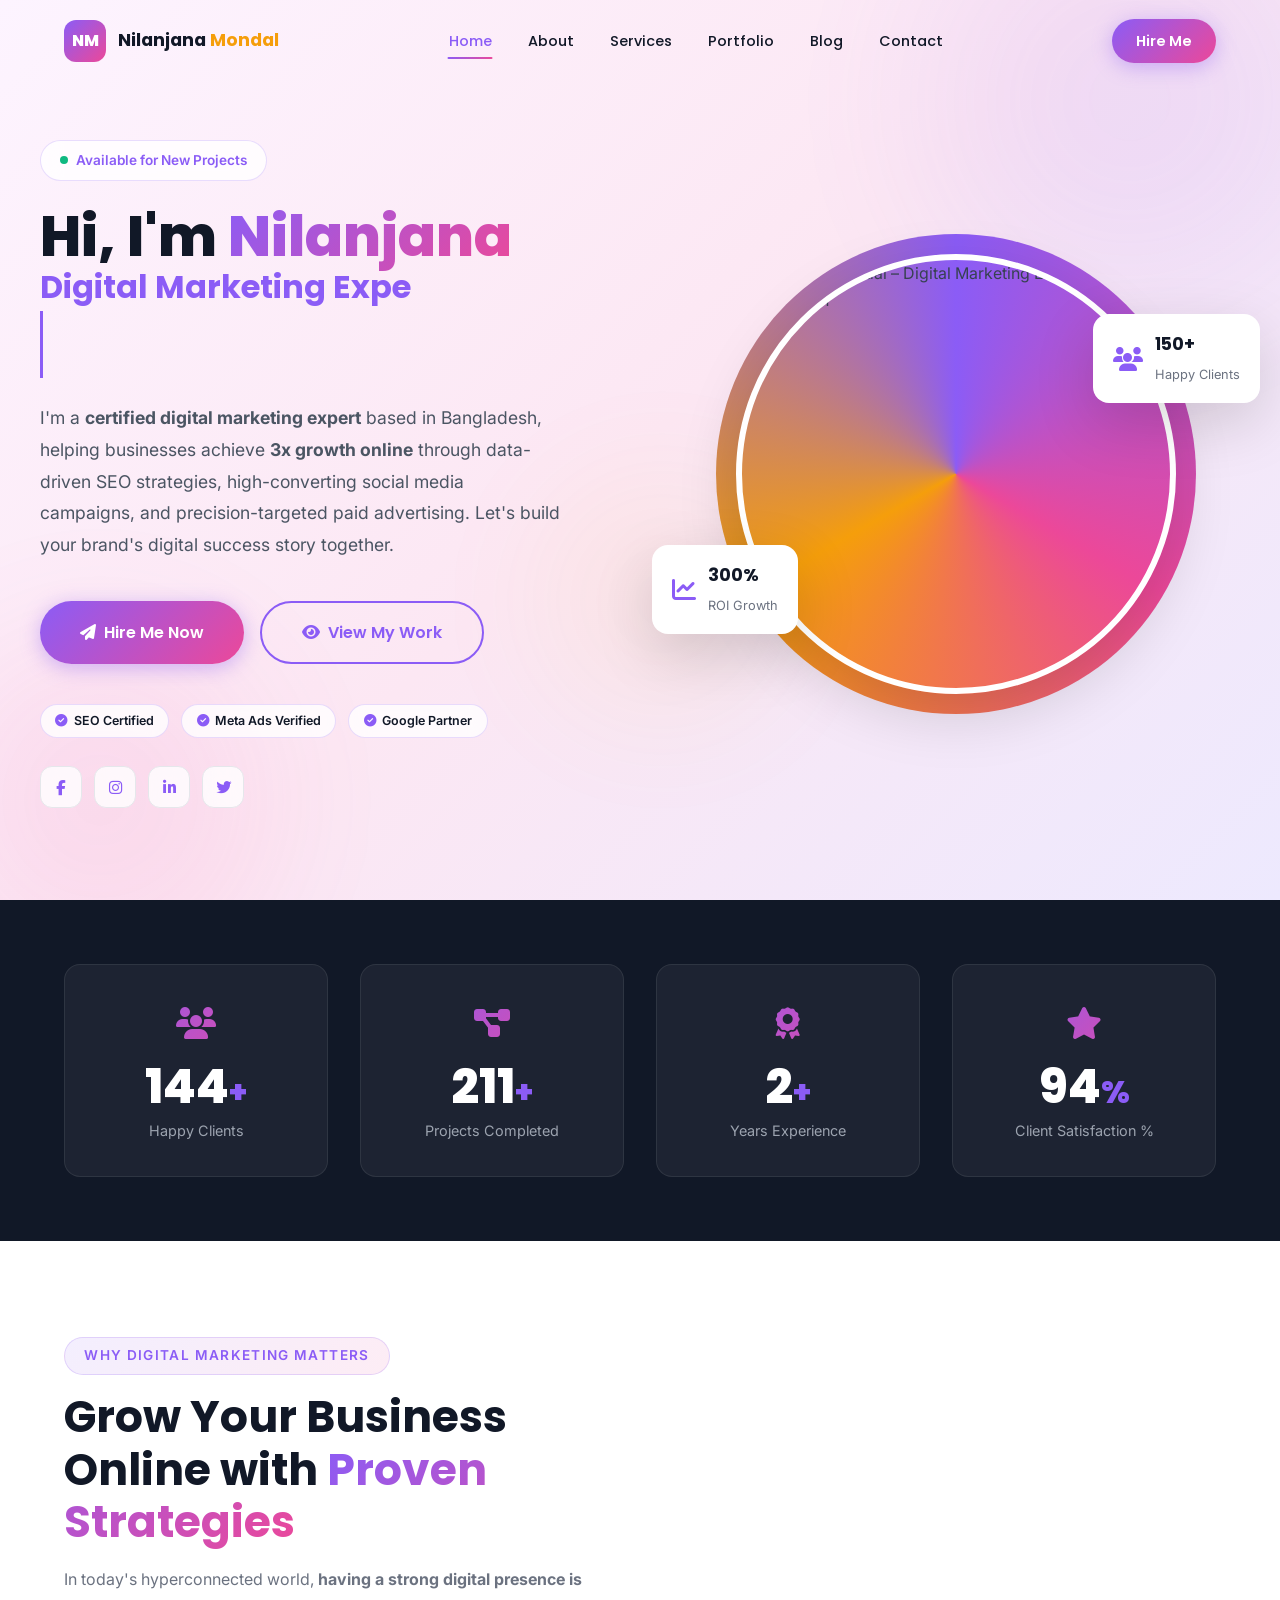
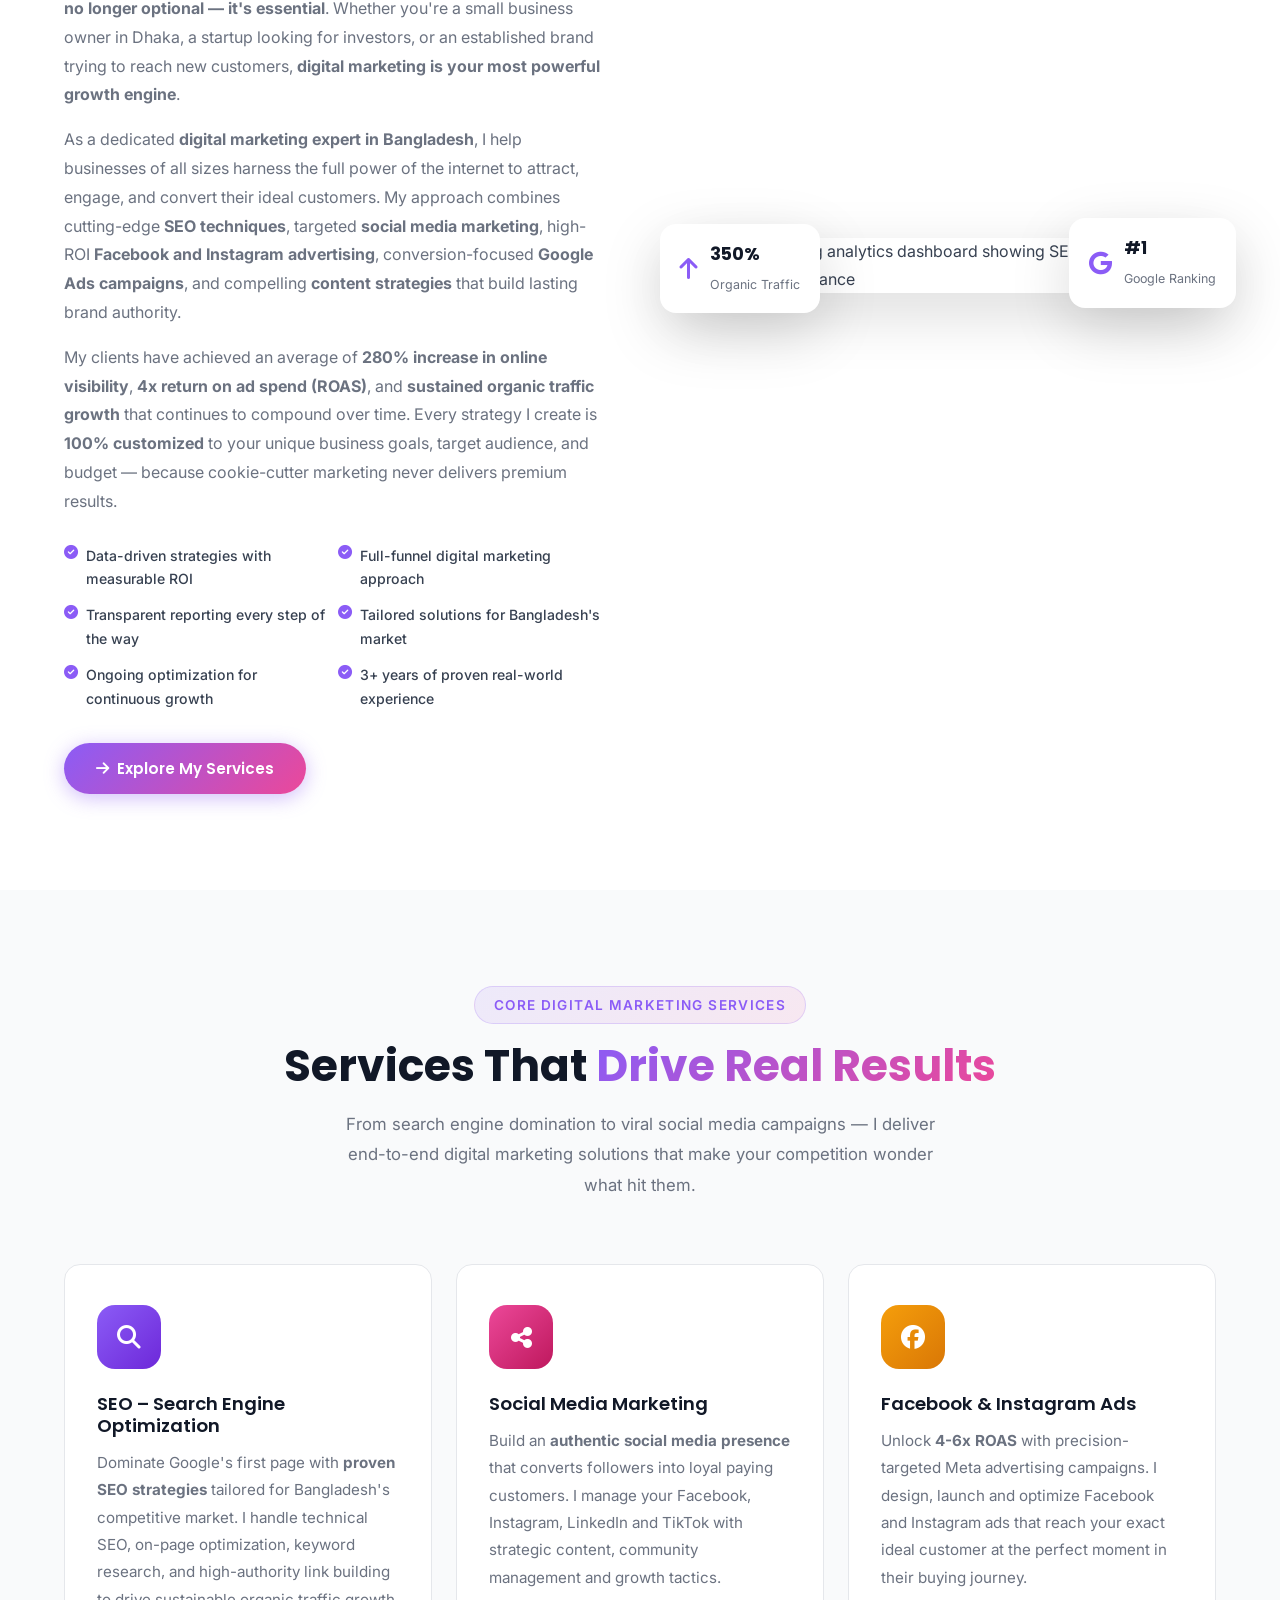
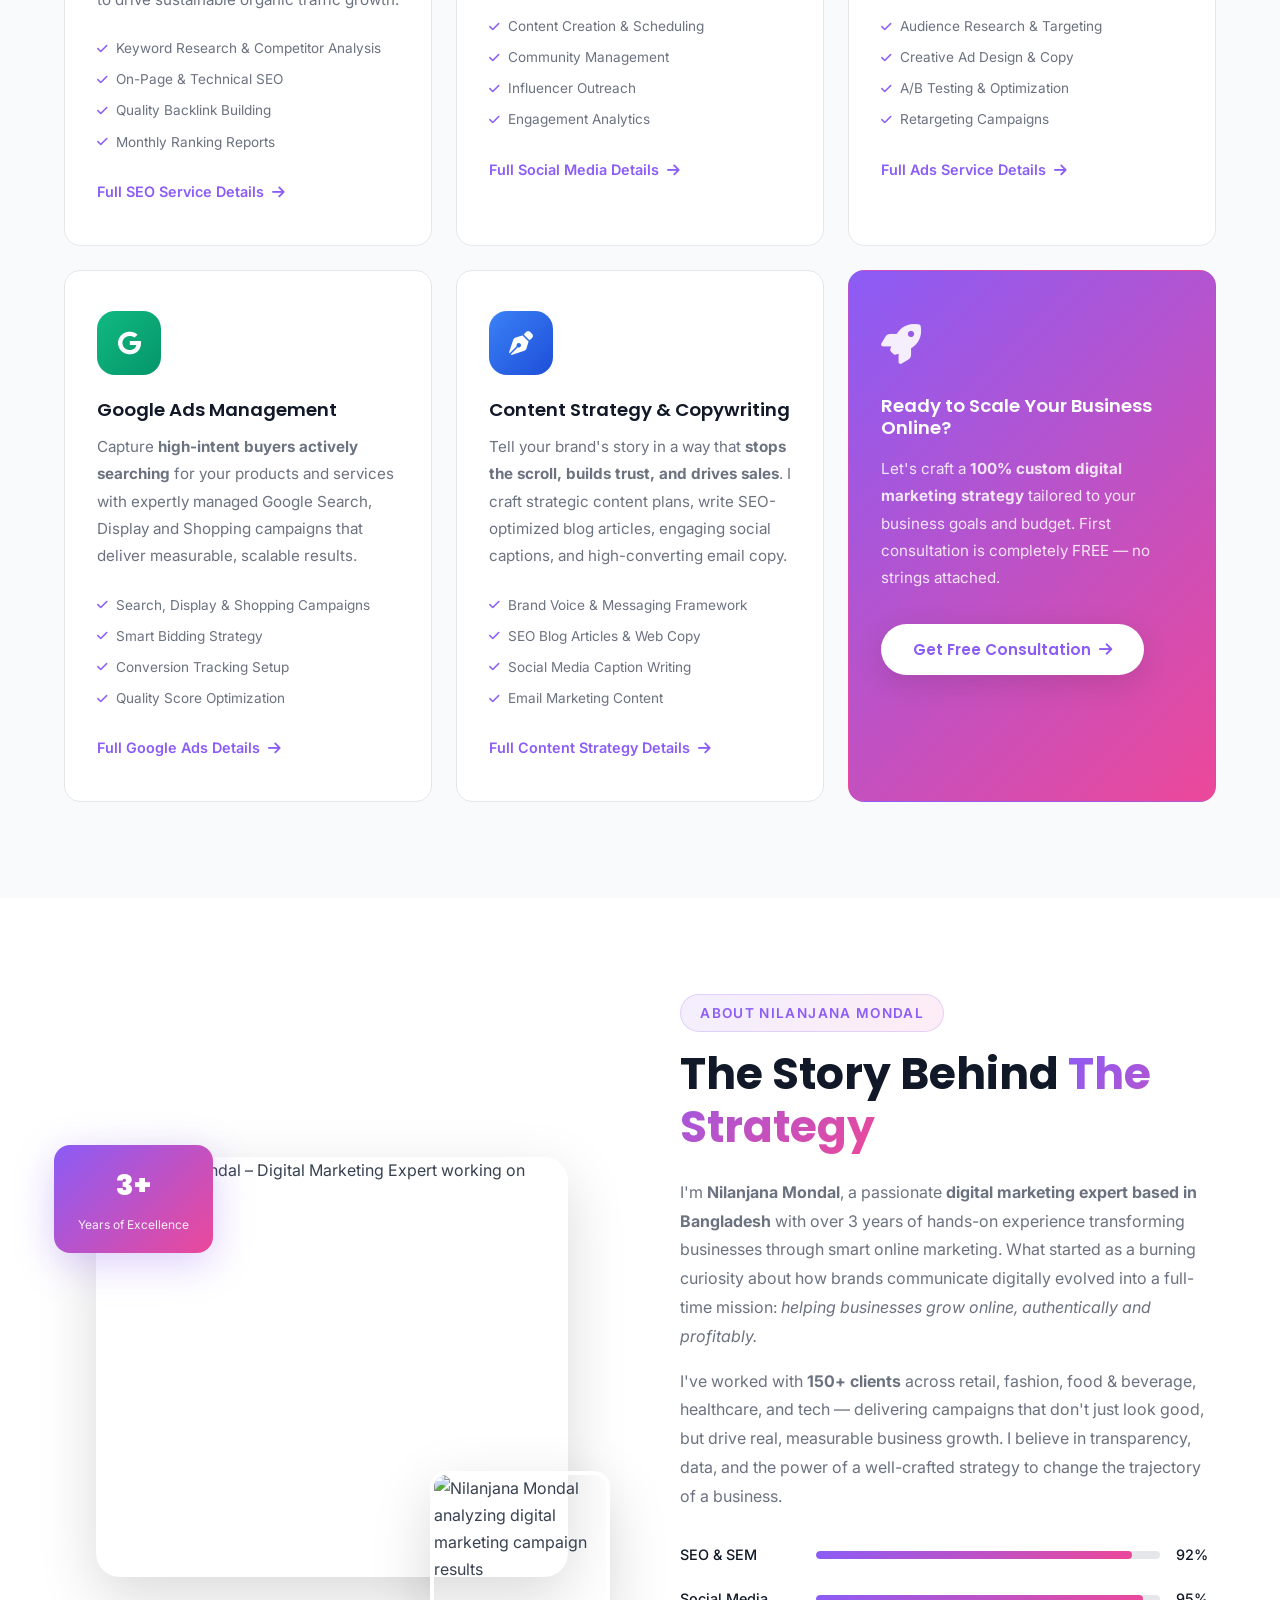
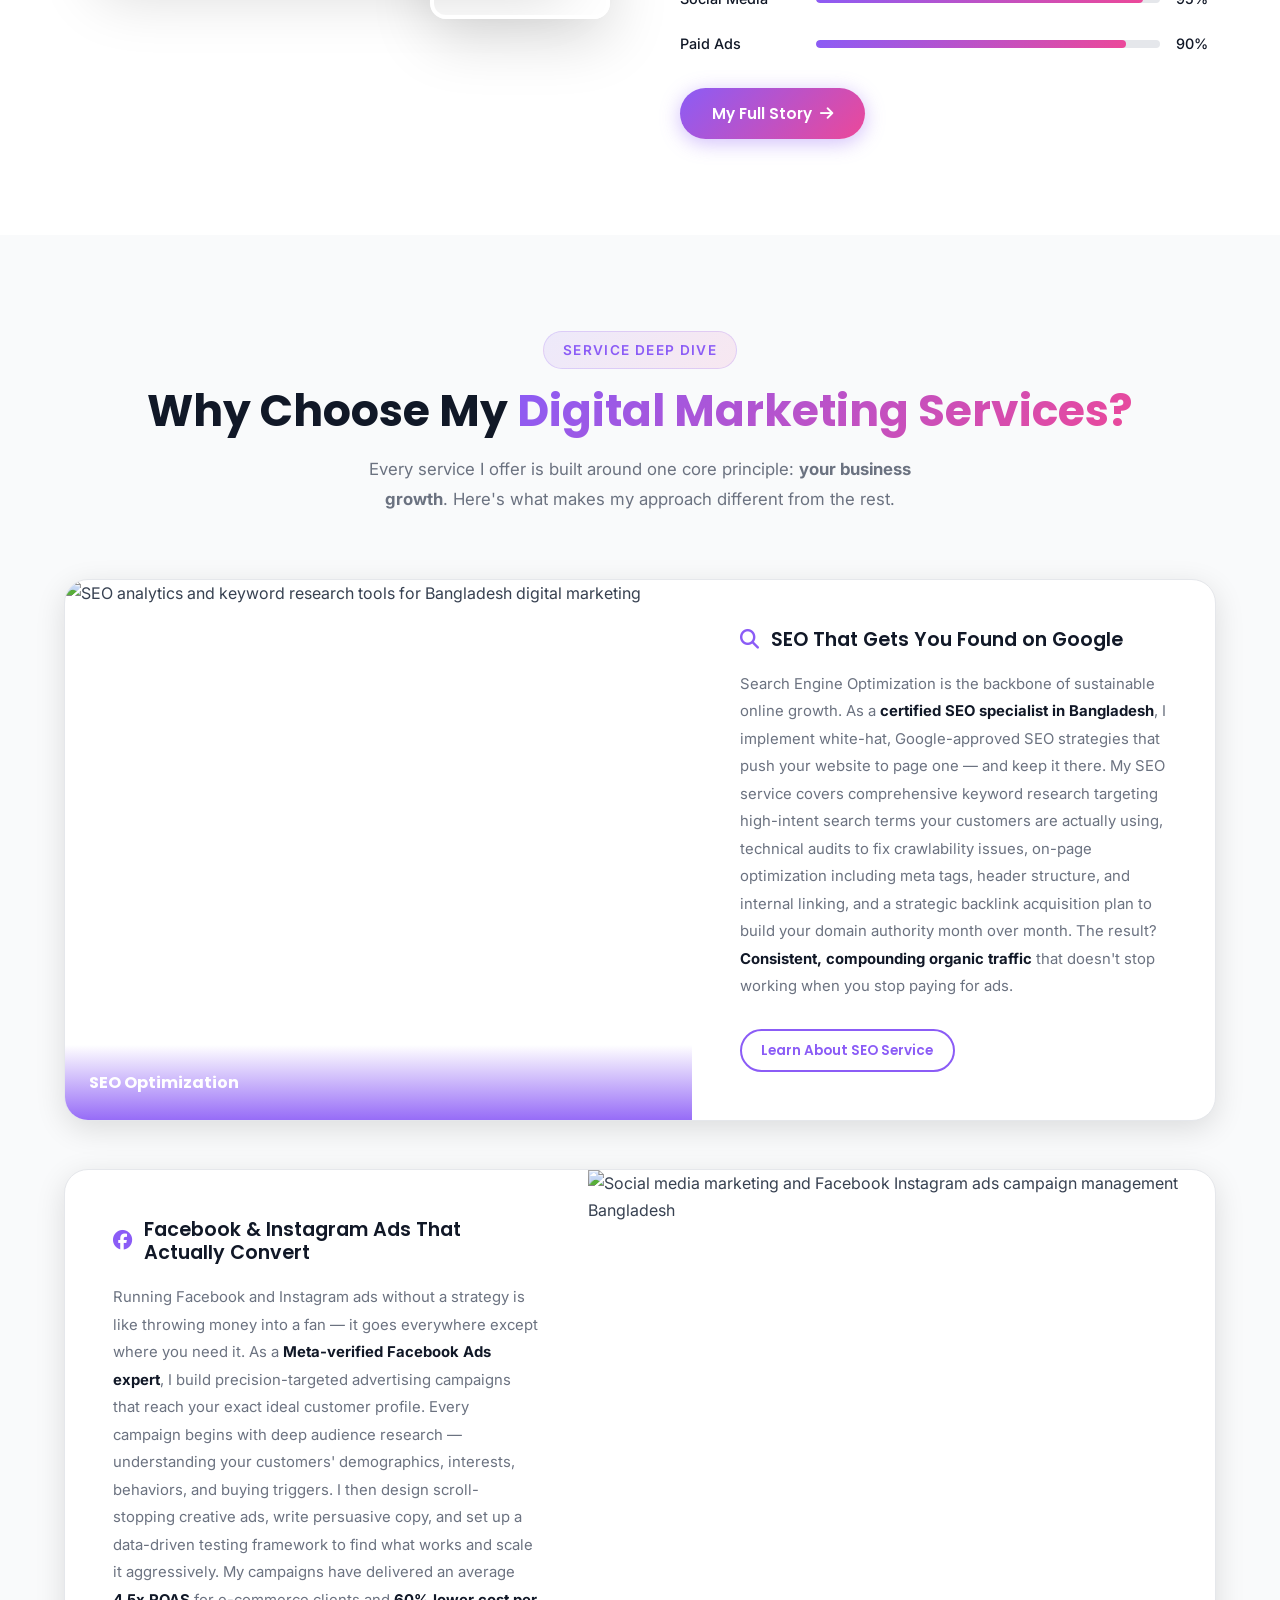
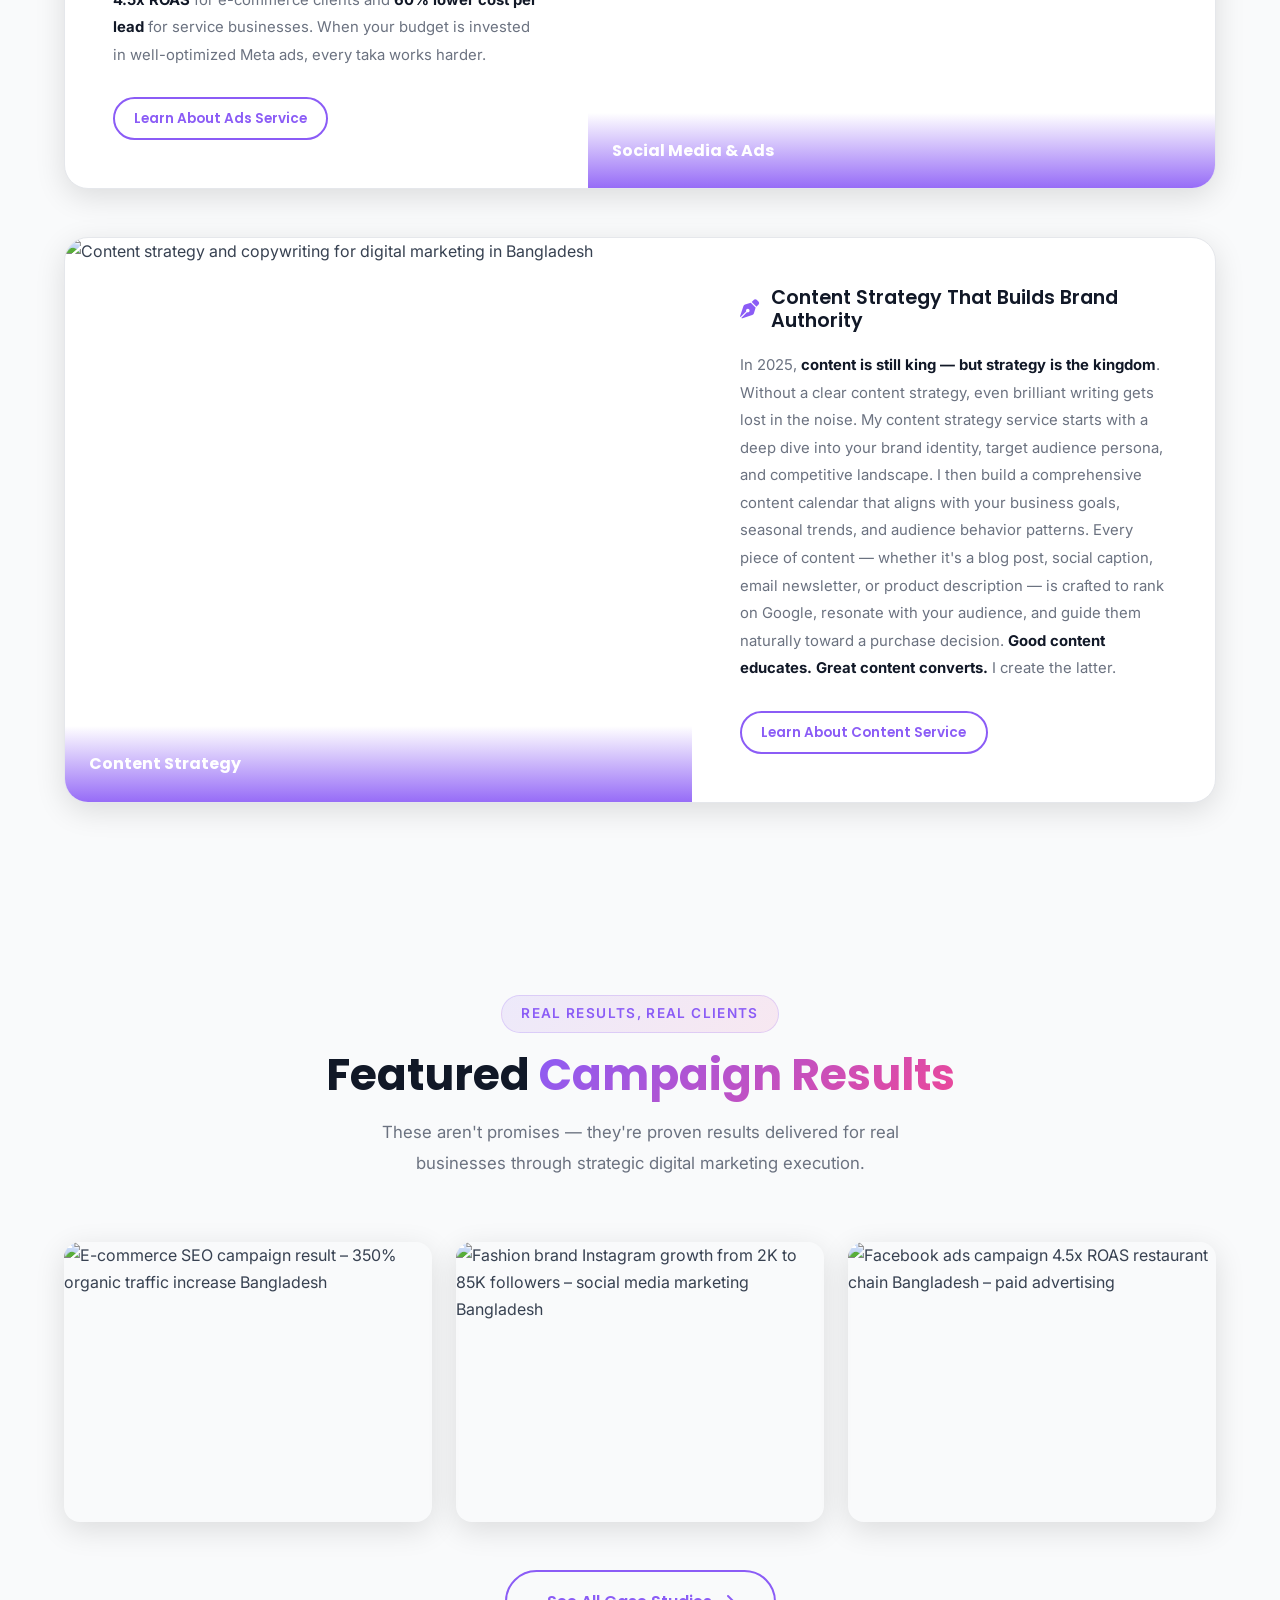
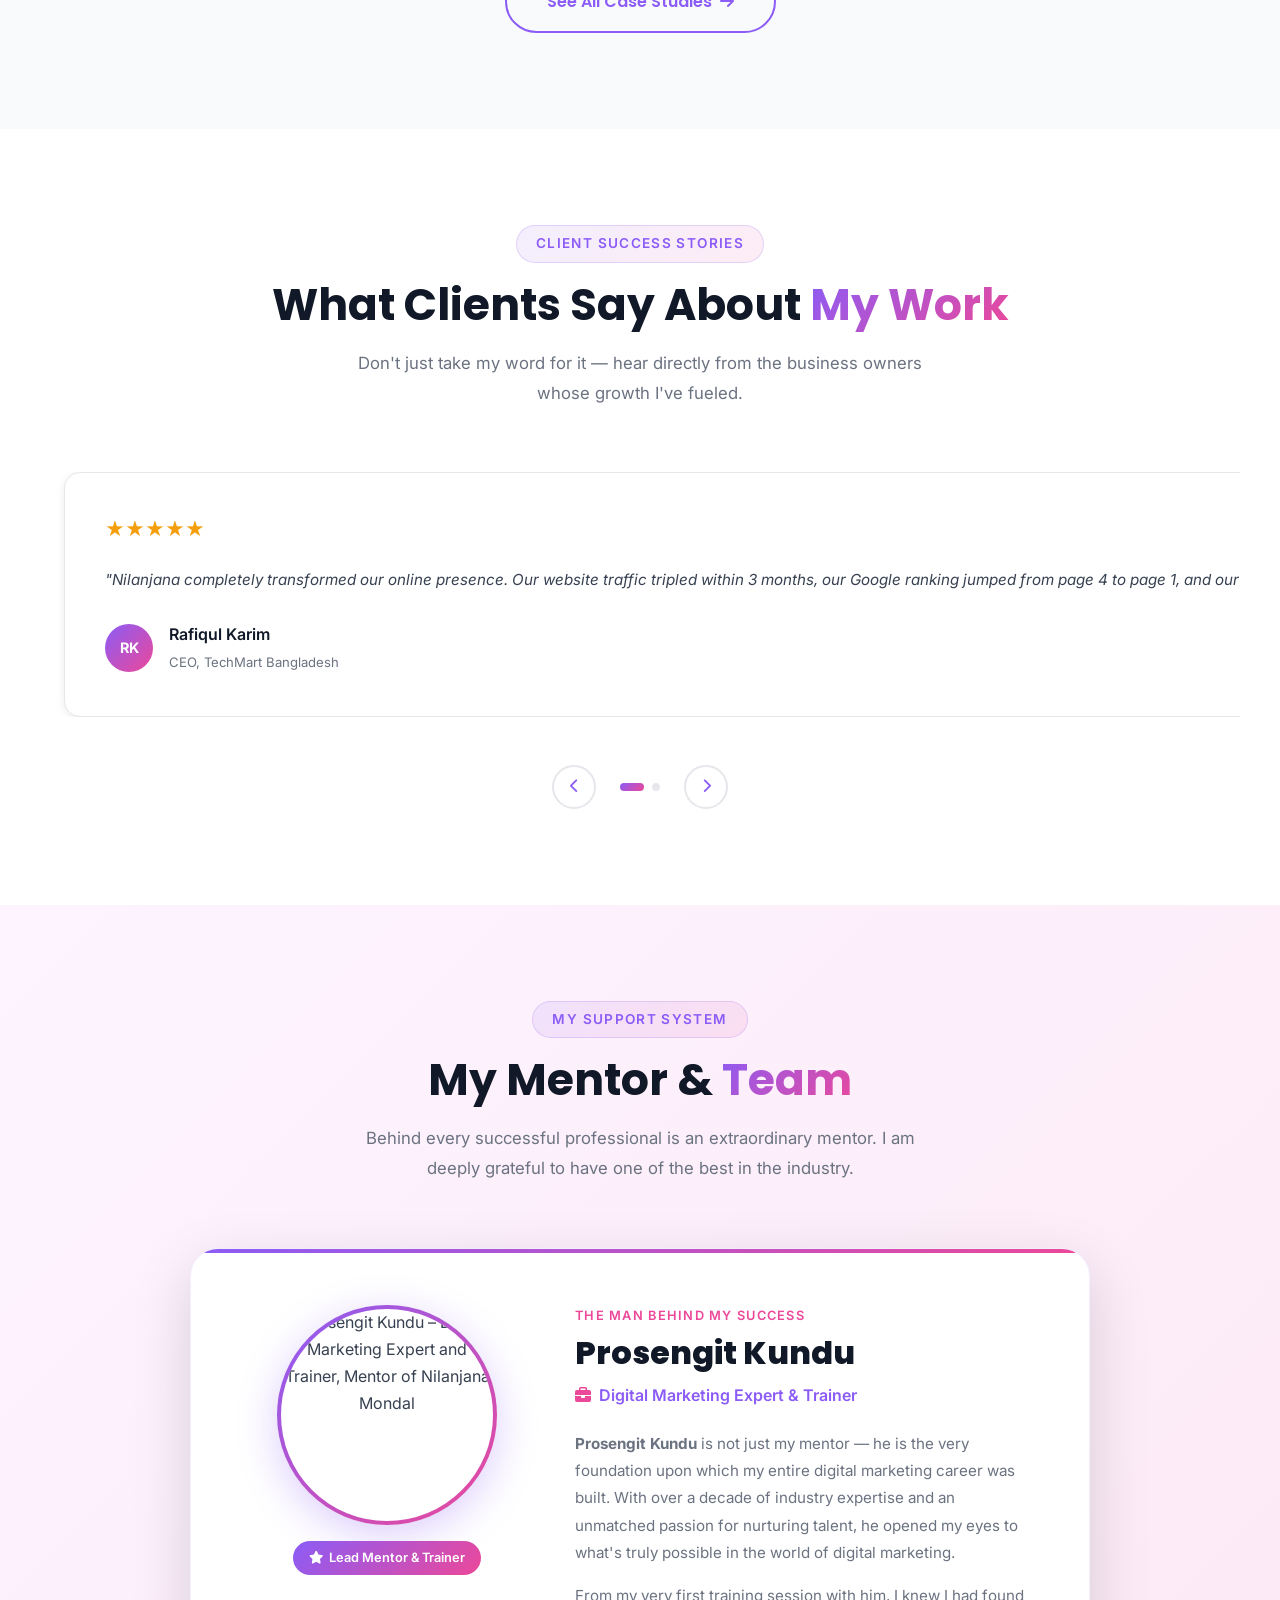
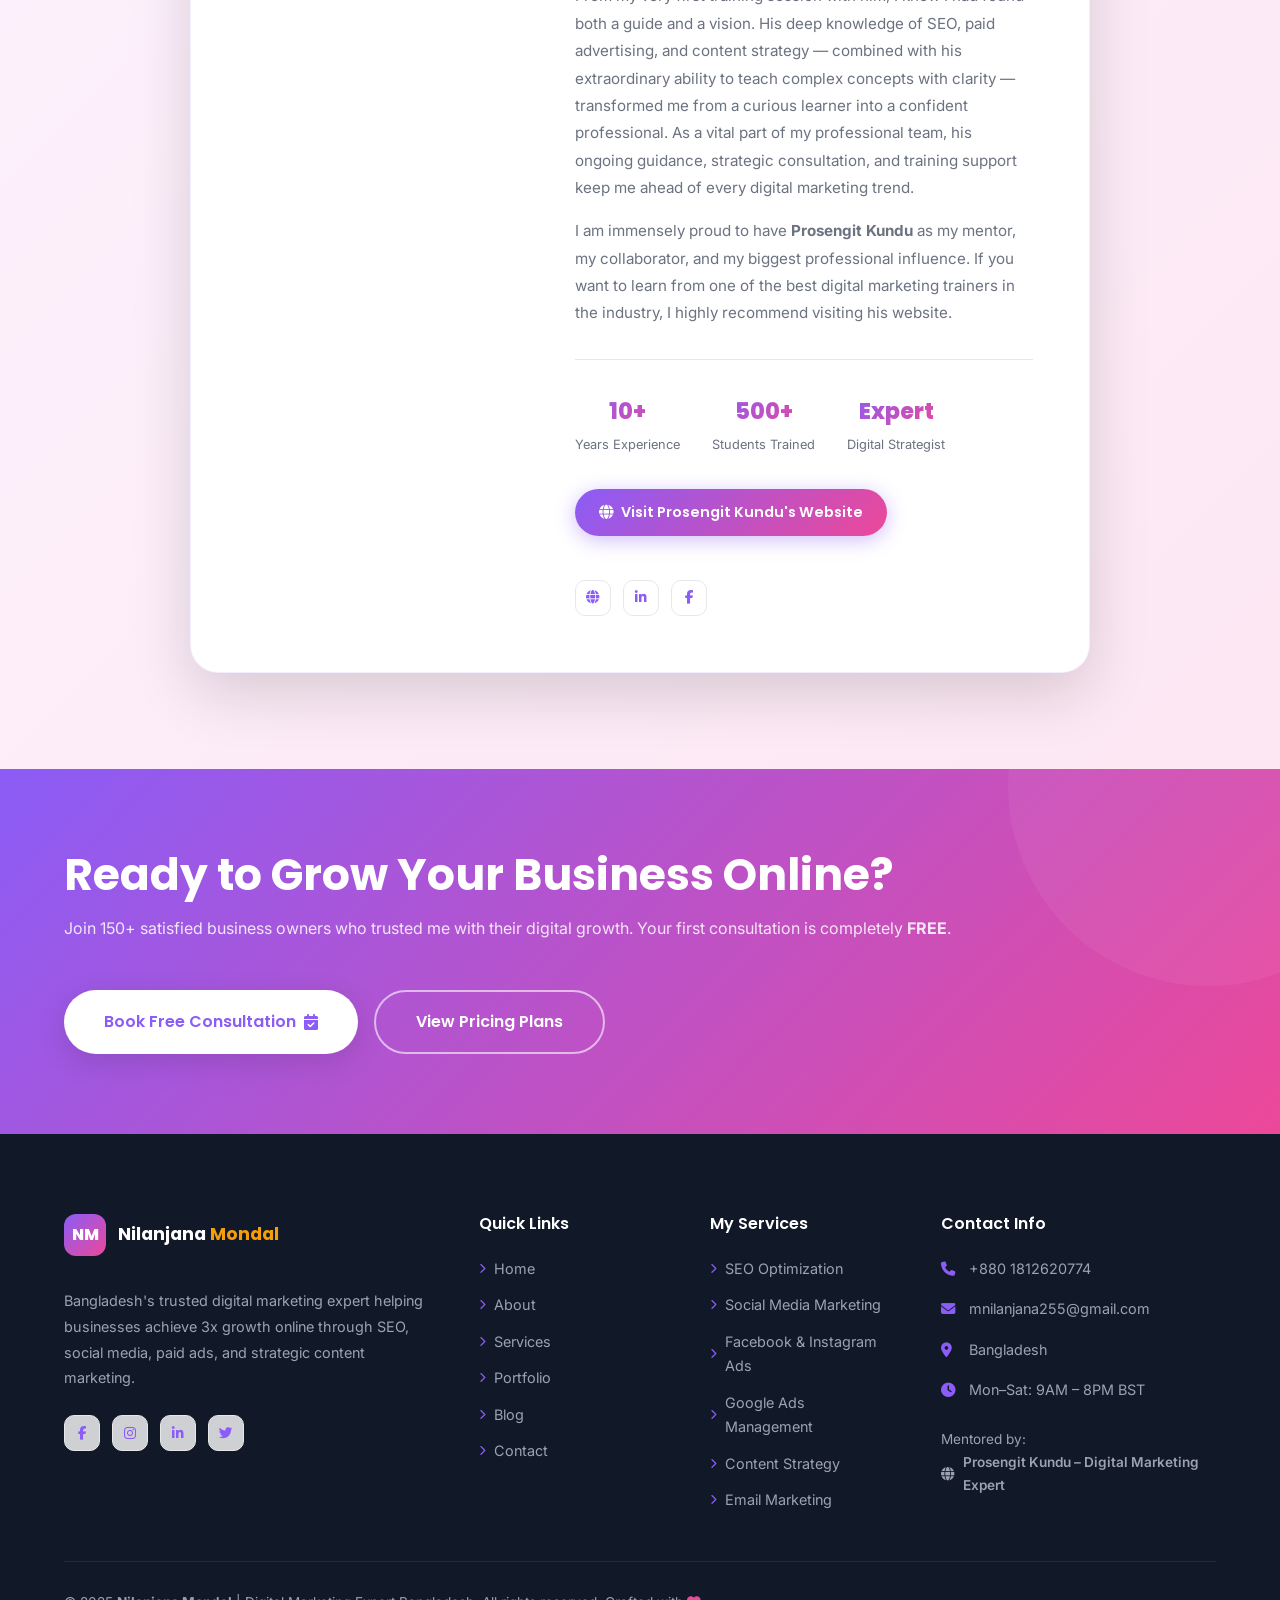
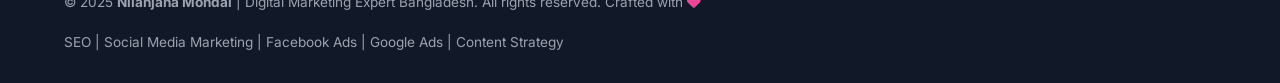
==== commit 347391da: "Add files via upload" ====
--- a/index.html
+++ b/index.html
@@ -3,46 +3,74 @@
 <head>
   <meta charset="UTF-8" />
   <meta name="viewport" content="width=device-width, initial-scale=1.0" />
-  <meta name="description" content="Nilanjana Mondal – Digital Marketing Expert helping businesses grow online through SEO, Social Media, Google Ads & Content Strategy." />
-  <meta name="keywords" content="digital marketing, SEO, social media marketing, Facebook ads, Google ads, content strategy, Nilanjana Mondal" />
+  <meta name="description" content="Nilanjana Mondal – Certified Digital Marketing Expert in Bangladesh. Specializing in SEO, Social Media Marketing, Facebook Ads, Google Ads & Content Strategy. 150+ satisfied clients, 220+ projects delivered. Book a FREE consultation today!" />
+  <meta name="keywords" content="digital marketing expert Bangladesh, SEO specialist Bangladesh, social media marketing Bangladesh, Facebook ads expert Bangladesh, Google ads management Bangladesh, content strategy Bangladesh, Nilanjana Mondal digital marketing, best digital marketer Bangladesh, online marketing consultant Dhaka, digital marketing freelancer Bangladesh" />
   <meta name="author" content="Nilanjana Mondal" />
-  <meta property="og:title" content="Nilanjana Mondal | Digital Marketing Expert" />
-  <meta property="og:description" content="Results-driven digital marketing expert helping brands grow online." />
+  <meta name="robots" content="index, follow" />
+  <meta name="language" content="English" />
+  <meta name="revisit-after" content="7 days" />
+  <meta property="og:title" content="Nilanjana Mondal | #1 Digital Marketing Expert in Bangladesh" />
+  <meta property="og:description" content="Certified digital marketing expert helping Bangladeshi businesses grow 3x faster online through data-driven SEO, social media, and paid advertising strategies." />
   <meta property="og:type" content="website" />
-  <title>Nilanjana Mondal | Digital Marketing Expert</title>
+  <meta property="og:url" content="https://nilanjanamondal.com" />
+  <meta property="og:image" content="assets/images/nilanjana-hero.jpg" />
+  <meta name="twitter:card" content="summary_large_image" />
+  <meta name="twitter:title" content="Nilanjana Mondal | Digital Marketing Expert Bangladesh" />
+  <meta name="twitter:description" content="SEO, Social Media Marketing, Facebook & Google Ads Expert. 150+ clients served. Free consultation available." />
+  <!-- Schema.org Structured Data -->
+  <script type="application/ld+json">
+  {
+    "@context": "https://schema.org",
+    "@type": "Person",
+    "name": "Nilanjana Mondal",
+    "jobTitle": "Digital Marketing Expert",
+    "description": "Certified digital marketing expert specializing in SEO, social media marketing, Facebook ads, Google ads and content strategy in Bangladesh.",
+    "url": "https://nilanjanamondal.com",
+    "telephone": "+8801812620774",
+    "email": "mnilanjana255@gmail.com",
+    "address": { "@type": "PostalAddress", "addressCountry": "Bangladesh" },
+    "sameAs": ["https://facebook.com", "https://linkedin.com", "https://instagram.com"],
+    "knowsAbout": ["SEO", "Social Media Marketing", "Facebook Ads", "Google Ads", "Content Strategy", "Digital Marketing"]
+  }
+  </script>
+  <title>Nilanjana Mondal | #1 Digital Marketing Expert in Bangladesh – SEO, Social Media & Ads</title>
   <link rel="preconnect" href="https://fonts.googleapis.com" />
   <link rel="preconnect" href="https://fonts.gstatic.com" crossorigin />
   <link href="https://fonts.googleapis.com/css2?family=Poppins:wght@300;400;500;600;700;800;900&family=Inter:wght@300;400;500;600;700&display=swap" rel="stylesheet" />
   <link rel="stylesheet" href="https://cdnjs.cloudflare.com/ajax/libs/font-awesome/6.5.0/css/all.min.css" />
   <link rel="stylesheet" href="style.css" />
+  <link rel="stylesheet" href="assets/css/animations.css" />
+  <link rel="icon" type="image/svg+xml" href="assets/images/favicon.svg" />
+  <link rel="shortcut icon" href="assets/images/favicon.svg" />
+  <meta property="og:image" content="assets/images/og-placeholder.svg" />
 </head>
 <body>
 
 <!-- ========== NAVBAR ========== -->
-<nav class="navbar" id="navbar">
+<nav class="navbar" id="navbar" role="navigation" aria-label="Main navigation">
   <div class="nav-container">
-    <a href="index.html" class="nav-logo">
+    <a href="index.html" class="nav-logo" aria-label="Nilanjana Mondal Home">
       <span class="logo-nm">NM</span>
       <span class="logo-text">Nilanjana <span class="accent">Mondal</span></span>
     </a>
-    <ul class="nav-links" id="navLinks">
-      <li><a href="index.html" class="nav-link active">Home</a></li>
-      <li><a href="about.html" class="nav-link">About</a></li>
-      <li><a href="services.html" class="nav-link">Services</a></li>
-      <li><a href="portfolio.html" class="nav-link">Portfolio</a></li>
-      <li><a href="blog.html" class="nav-link">Blog</a></li>
-      <li><a href="contact.html" class="nav-link">Contact</a></li>
+    <ul class="nav-links" id="navLinks" role="menubar">
+      <li role="none"><a href="index.html" class="nav-link active" role="menuitem">Home</a></li>
+      <li role="none"><a href="about.html" class="nav-link" role="menuitem">About</a></li>
+      <li role="none"><a href="services.html" class="nav-link" role="menuitem">Services</a></li>
+      <li role="none"><a href="portfolio.html" class="nav-link" role="menuitem">Portfolio</a></li>
+      <li role="none"><a href="blog.html" class="nav-link" role="menuitem">Blog</a></li>
+      <li role="none"><a href="contact.html" class="nav-link" role="menuitem">Contact</a></li>
     </ul>
     <a href="contact.html" class="btn btn-primary nav-cta">Hire Me</a>
-    <button class="hamburger" id="hamburger" aria-label="Toggle menu">
+    <button class="hamburger" id="hamburger" aria-label="Toggle navigation menu" aria-expanded="false">
       <span></span><span></span><span></span>
     </button>
   </div>
 </nav>
 
 <!-- ========== HERO SECTION ========== -->
-<section class="hero" id="home">
-  <div class="hero-bg-shapes">
+<section class="hero" id="home" aria-label="Hero section">
+  <div class="hero-bg-shapes" aria-hidden="true">
     <div class="shape shape-1"></div>
     <div class="shape shape-2"></div>
     <div class="shape shape-3"></div>
@@ -50,136 +78,209 @@
   <div class="hero-container">
     <div class="hero-content" data-reveal="left">
       <div class="hero-badge">
-        <span class="badge-dot"></span>
-        Available for New Projects
+        <span class="badge-dot" aria-hidden="true"></span>
+        <span>Available for New Projects</span>
       </div>
       <h1 class="hero-title">
         Hi, I'm <span class="gradient-text">Nilanjana</span><br/>
-        <span class="hero-sub-title" id="typingText"></span>
+        <span class="hero-sub-title" id="typingText" aria-label="Digital Marketing Expert"></span>
       </h1>
       <p class="hero-desc">
-        I help businesses unlock their digital potential through data-driven marketing strategies, creative content, and high-converting campaigns. Let's build something extraordinary together.
+        I'm a <strong>certified digital marketing expert</strong> based in Bangladesh, helping businesses achieve <strong>3x growth online</strong> through data-driven SEO strategies, high-converting social media campaigns, and precision-targeted paid advertising. Let's build your brand's digital success story together.
       </p>
       <div class="hero-btns">
         <a href="contact.html" class="btn btn-primary btn-lg">
-          <i class="fas fa-paper-plane"></i> Hire Me
+          <i class="fas fa-paper-plane" aria-hidden="true"></i> Hire Me Now
         </a>
         <a href="portfolio.html" class="btn btn-outline btn-lg">
-          <i class="fas fa-eye"></i> View Portfolio
+          <i class="fas fa-eye" aria-hidden="true"></i> View My Work
         </a>
       </div>
+      <div class="hero-trust-badges">
+        <div class="trust-badge"><i class="fas fa-check-circle"></i> SEO Certified</div>
+        <div class="trust-badge"><i class="fas fa-check-circle"></i> Meta Ads Verified</div>
+        <div class="trust-badge"><i class="fas fa-check-circle"></i> Google Partner</div>
+      </div>
       <div class="hero-socials">
-        <a href="#" class="social-icon" aria-label="Facebook"><i class="fab fa-facebook-f"></i></a>
-        <a href="#" class="social-icon" aria-label="Instagram"><i class="fab fa-instagram"></i></a>
-        <a href="#" class="social-icon" aria-label="LinkedIn"><i class="fab fa-linkedin-in"></i></a>
-        <a href="#" class="social-icon" aria-label="Twitter"><i class="fab fa-twitter"></i></a>
+        <a href="#" class="social-icon" aria-label="Follow on Facebook"><i class="fab fa-facebook-f" aria-hidden="true"></i></a>
+        <a href="#" class="social-icon" aria-label="Follow on Instagram"><i class="fab fa-instagram" aria-hidden="true"></i></a>
+        <a href="#" class="social-icon" aria-label="Connect on LinkedIn"><i class="fab fa-linkedin-in" aria-hidden="true"></i></a>
+        <a href="#" class="social-icon" aria-label="Follow on Twitter"><i class="fab fa-twitter" aria-hidden="true"></i></a>
       </div>
     </div>
     <div class="hero-image-wrap" data-reveal="right">
-      <div class="hero-img-ring"></div>
+      <div class="hero-img-ring" aria-hidden="true"></div>
       <div class="hero-img-container">
-        <img src="https://images.pexels.com/photos/9304680/pexels-photo-9304680.jpeg?auto=compress&cs=tinysrgb&fit=crop&h=900&w=700" alt="Nilanjana Mondal - Digital Marketing Expert" class="hero-img" />
-      </div>
-      <div class="hero-float-card card-1">
+        <img
+          src="https://images.pexels.com/photos/7580944/pexels-photo-7580944.jpeg?auto=compress&cs=tinysrgb&fit=crop&h=900&w=700"
+          alt="Nilanjana Mondal – Digital Marketing Expert Bangladesh"
+          class="hero-img"
+          loading="eager"
+          width="440" height="440"
+        />
+      </div>
+      <div class="hero-float-card card-1" aria-hidden="true">
         <i class="fas fa-chart-line"></i>
-        <div>
-          <strong>300%</strong>
-          <span>ROI Growth</span>
-        </div>
-      </div>
-      <div class="hero-float-card card-2">
+        <div><strong>300%</strong><span>ROI Growth</span></div>
+      </div>
+      <div class="hero-float-card card-2" aria-hidden="true">
         <i class="fas fa-users"></i>
-        <div>
-          <strong>150+</strong>
-          <span>Happy Clients</span>
-        </div>
+        <div><strong>150+</strong><span>Happy Clients</span></div>
       </div>
     </div>
   </div>
 </section>
 
 <!-- ========== STATS SECTION ========== -->
-<section class="stats-section">
+<section class="stats-section" aria-label="Statistics">
   <div class="container">
     <div class="stats-grid">
       <div class="stat-item" data-reveal="up">
-        <div class="stat-icon"><i class="fas fa-users"></i></div>
-        <div class="stat-number" data-count="150">0</div>
+        <div class="stat-icon"><i class="fas fa-users" aria-hidden="true"></i></div>
+        <div class="stat-number" data-count="150" aria-label="150 plus happy clients">0</div>
         <div class="stat-label">Happy Clients</div>
       </div>
-      <div class="stat-item" data-reveal="up" style="animation-delay:0.1s">
-        <div class="stat-icon"><i class="fas fa-project-diagram"></i></div>
-        <div class="stat-number" data-count="220">0</div>
+      <div class="stat-item" data-reveal="up">
+        <div class="stat-icon"><i class="fas fa-project-diagram" aria-hidden="true"></i></div>
+        <div class="stat-number" data-count="220" aria-label="220 plus projects completed">0</div>
         <div class="stat-label">Projects Completed</div>
       </div>
-      <div class="stat-item" data-reveal="up" style="animation-delay:0.2s">
-        <div class="stat-icon"><i class="fas fa-award"></i></div>
-        <div class="stat-number" data-count="3">0</div>
+      <div class="stat-item" data-reveal="up">
+        <div class="stat-icon"><i class="fas fa-award" aria-hidden="true"></i></div>
+        <div class="stat-number" data-count="3" aria-label="3 plus years experience">0</div>
         <div class="stat-label">Years Experience</div>
       </div>
-      <div class="stat-item" data-reveal="up" style="animation-delay:0.3s">
-        <div class="stat-icon"><i class="fas fa-star"></i></div>
-        <div class="stat-number" data-count="98">0</div>
+      <div class="stat-item" data-reveal="up">
+        <div class="stat-icon"><i class="fas fa-star" aria-hidden="true"></i></div>
+        <div class="stat-number" data-count="98" aria-label="98 percent client satisfaction">0</div>
         <div class="stat-label">Client Satisfaction %</div>
       </div>
     </div>
   </div>
 </section>
 
+<!-- ========== SEO LONG CONTENT – WHY DIGITAL MARKETING ========== -->
+<section class="section seo-intro-section" aria-labelledby="seo-intro-heading">
+  <div class="container">
+    <div class="seo-intro-grid">
+      <div class="seo-intro-content" data-reveal="left">
+        <span class="section-tag">Why Digital Marketing Matters</span>
+        <h2 id="seo-intro-heading" class="section-title">Grow Your Business Online with <span class="gradient-text">Proven Strategies</span></h2>
+        <p>In today's hyperconnected world, <strong>having a strong digital presence is no longer optional — it's essential</strong>. Whether you're a small business owner in Dhaka, a startup looking for investors, or an established brand trying to reach new customers, <strong>digital marketing is your most powerful growth engine</strong>.</p>
+        <p style="margin-top:1rem">As a dedicated <strong>digital marketing expert in Bangladesh</strong>, I help businesses of all sizes harness the full power of the internet to attract, engage, and convert their ideal customers. My approach combines cutting-edge <strong>SEO techniques</strong>, targeted <strong>social media marketing</strong>, high-ROI <strong>Facebook and Instagram advertising</strong>, conversion-focused <strong>Google Ads campaigns</strong>, and compelling <strong>content strategies</strong> that build lasting brand authority.</p>
+        <p style="margin-top:1rem">My clients have achieved an average of <strong>280% increase in online visibility</strong>, <strong>4x return on ad spend (ROAS)</strong>, and <strong>sustained organic traffic growth</strong> that continues to compound over time. Every strategy I create is <strong>100% customized</strong> to your unique business goals, target audience, and budget — because cookie-cutter marketing never delivers premium results.</p>
+        <div class="seo-key-points">
+          <div class="key-point"><i class="fas fa-check-circle"></i><span>Data-driven strategies with measurable ROI</span></div>
+          <div class="key-point"><i class="fas fa-check-circle"></i><span>Full-funnel digital marketing approach</span></div>
+          <div class="key-point"><i class="fas fa-check-circle"></i><span>Transparent reporting every step of the way</span></div>
+          <div class="key-point"><i class="fas fa-check-circle"></i><span>Tailored solutions for Bangladesh's market</span></div>
+          <div class="key-point"><i class="fas fa-check-circle"></i><span>Ongoing optimization for continuous growth</span></div>
+          <div class="key-point"><i class="fas fa-check-circle"></i><span>3+ years of proven real-world experience</span></div>
+        </div>
+        <a href="services.html" class="btn btn-primary" style="margin-top:2rem"><i class="fas fa-arrow-right"></i> Explore My Services</a>
+      </div>
+      <div class="seo-intro-visual" data-reveal="right">
+        <div class="seo-img-stack">
+          <img src="https://images.pexels.com/photos/12969403/pexels-photo-12969403.jpeg?auto=compress&cs=tinysrgb&fit=crop&h=500&w=700" alt="Digital marketing analytics dashboard showing SEO results and campaign performance" class="seo-img-main" loading="lazy" />
+          <div class="seo-img-badge seo-badge-1">
+            <i class="fas fa-arrow-up"></i>
+            <div><strong>350%</strong><span>Organic Traffic</span></div>
+          </div>
+          <div class="seo-img-badge seo-badge-2">
+            <i class="fab fa-google"></i>
+            <div><strong>#1</strong><span>Google Ranking</span></div>
+          </div>
+        </div>
+      </div>
+    </div>
+  </div>
+</section>
+
 <!-- ========== FEATURED SERVICES ========== -->
-<section class="section services-preview">
+<section class="section services-preview" aria-labelledby="services-heading">
   <div class="container">
     <div class="section-header" data-reveal="up">
-      <span class="section-tag">What I Do</span>
-      <h2 class="section-title">Services That <span class="gradient-text">Drive Results</span></h2>
-      <p class="section-desc">From strategy to execution, I provide end-to-end digital marketing solutions tailored to your business goals.</p>
+      <span class="section-tag">Core Digital Marketing Services</span>
+      <h2 id="services-heading" class="section-title">Services That <span class="gradient-text">Drive Real Results</span></h2>
+      <p class="section-desc">From search engine domination to viral social media campaigns — I deliver end-to-end digital marketing solutions that make your competition wonder what hit them.</p>
     </div>
     <div class="services-grid">
       <div class="service-card" data-reveal="up">
-        <div class="service-icon" style="background: linear-gradient(135deg,#8B5CF6,#6D28D9)">
-          <i class="fas fa-search"></i>
-        </div>
-        <h3>Search Engine Optimization</h3>
-        <p>Rank higher on Google with proven SEO strategies that drive organic traffic and long-term growth.</p>
-        <a href="services.html" class="service-link">Learn More <i class="fas fa-arrow-right"></i></a>
+        <div class="service-icon" style="background:linear-gradient(135deg,#8B5CF6,#6D28D9)">
+          <i class="fas fa-search" aria-hidden="true"></i>
+        </div>
+        <h3>SEO – Search Engine Optimization</h3>
+        <p>Dominate Google's first page with <strong>proven SEO strategies</strong> tailored for Bangladesh's competitive market. I handle technical SEO, on-page optimization, keyword research, and high-authority link building to drive sustainable organic traffic growth.</p>
+        <ul class="service-mini-list">
+          <li><i class="fas fa-check"></i> Keyword Research & Competitor Analysis</li>
+          <li><i class="fas fa-check"></i> On-Page & Technical SEO</li>
+          <li><i class="fas fa-check"></i> Quality Backlink Building</li>
+          <li><i class="fas fa-check"></i> Monthly Ranking Reports</li>
+        </ul>
+        <a href="services.html" class="service-link">Full SEO Service Details <i class="fas fa-arrow-right"></i></a>
       </div>
       <div class="service-card" data-reveal="up" style="animation-delay:0.1s">
-        <div class="service-icon" style="background: linear-gradient(135deg,#EC4899,#BE185D)">
-          <i class="fas fa-share-alt"></i>
+        <div class="service-icon" style="background:linear-gradient(135deg,#EC4899,#BE185D)">
+          <i class="fas fa-share-alt" aria-hidden="true"></i>
         </div>
         <h3>Social Media Marketing</h3>
-        <p>Build a powerful social presence that connects authentically with your audience and converts followers into customers.</p>
-        <a href="services.html" class="service-link">Learn More <i class="fas fa-arrow-right"></i></a>
+        <p>Build an <strong>authentic social media presence</strong> that converts followers into loyal paying customers. I manage your Facebook, Instagram, LinkedIn and TikTok with strategic content, community management and growth tactics.</p>
+        <ul class="service-mini-list">
+          <li><i class="fas fa-check"></i> Content Creation & Scheduling</li>
+          <li><i class="fas fa-check"></i> Community Management</li>
+          <li><i class="fas fa-check"></i> Influencer Outreach</li>
+          <li><i class="fas fa-check"></i> Engagement Analytics</li>
+        </ul>
+        <a href="services.html" class="service-link">Full Social Media Details <i class="fas fa-arrow-right"></i></a>
       </div>
       <div class="service-card" data-reveal="up" style="animation-delay:0.2s">
-        <div class="service-icon" style="background: linear-gradient(135deg,#F59E0B,#D97706)">
-          <i class="fab fa-facebook"></i>
+        <div class="service-icon" style="background:linear-gradient(135deg,#F59E0B,#D97706)">
+          <i class="fab fa-facebook" aria-hidden="true"></i>
         </div>
         <h3>Facebook & Instagram Ads</h3>
-        <p>Precision-targeted ad campaigns that maximize your reach and deliver measurable ROI every single time.</p>
-        <a href="services.html" class="service-link">Learn More <i class="fas fa-arrow-right"></i></a>
+        <p>Unlock <strong>4-6x ROAS</strong> with precision-targeted Meta advertising campaigns. I design, launch and optimize Facebook and Instagram ads that reach your exact ideal customer at the perfect moment in their buying journey.</p>
+        <ul class="service-mini-list">
+          <li><i class="fas fa-check"></i> Audience Research & Targeting</li>
+          <li><i class="fas fa-check"></i> Creative Ad Design & Copy</li>
+          <li><i class="fas fa-check"></i> A/B Testing & Optimization</li>
+          <li><i class="fas fa-check"></i> Retargeting Campaigns</li>
+        </ul>
+        <a href="services.html" class="service-link">Full Ads Service Details <i class="fas fa-arrow-right"></i></a>
       </div>
       <div class="service-card" data-reveal="up" style="animation-delay:0.3s">
-        <div class="service-icon" style="background: linear-gradient(135deg,#10B981,#059669)">
-          <i class="fab fa-google"></i>
+        <div class="service-icon" style="background:linear-gradient(135deg,#10B981,#059669)">
+          <i class="fab fa-google" aria-hidden="true"></i>
         </div>
         <h3>Google Ads Management</h3>
-        <p>Smart Google Ads campaigns designed to capture high-intent customers and scale your business profitably.</p>
-        <a href="services.html" class="service-link">Learn More <i class="fas fa-arrow-right"></i></a>
+        <p>Capture <strong>high-intent buyers actively searching</strong> for your products and services with expertly managed Google Search, Display and Shopping campaigns that deliver measurable, scalable results.</p>
+        <ul class="service-mini-list">
+          <li><i class="fas fa-check"></i> Search, Display & Shopping Campaigns</li>
+          <li><i class="fas fa-check"></i> Smart Bidding Strategy</li>
+          <li><i class="fas fa-check"></i> Conversion Tracking Setup</li>
+          <li><i class="fas fa-check"></i> Quality Score Optimization</li>
+        </ul>
+        <a href="services.html" class="service-link">Full Google Ads Details <i class="fas fa-arrow-right"></i></a>
       </div>
       <div class="service-card" data-reveal="up" style="animation-delay:0.4s">
-        <div class="service-icon" style="background: linear-gradient(135deg,#3B82F6,#1D4ED8)">
-          <i class="fas fa-pen-nib"></i>
-        </div>
-        <h3>Content Strategy</h3>
-        <p>Compelling content that tells your brand story, educates your audience, and builds lasting trust.</p>
-        <a href="services.html" class="service-link">Learn More <i class="fas fa-arrow-right"></i></a>
+        <div class="service-icon" style="background:linear-gradient(135deg,#3B82F6,#1D4ED8)">
+          <i class="fas fa-pen-nib" aria-hidden="true"></i>
+        </div>
+        <h3>Content Strategy & Copywriting</h3>
+        <p>Tell your brand's story in a way that <strong>stops the scroll, builds trust, and drives sales</strong>. I craft strategic content plans, write SEO-optimized blog articles, engaging social captions, and high-converting email copy.</p>
+        <ul class="service-mini-list">
+          <li><i class="fas fa-check"></i> Brand Voice & Messaging Framework</li>
+          <li><i class="fas fa-check"></i> SEO Blog Articles & Web Copy</li>
+          <li><i class="fas fa-check"></i> Social Media Caption Writing</li>
+          <li><i class="fas fa-check"></i> Email Marketing Content</li>
+        </ul>
+        <a href="services.html" class="service-link">Full Content Strategy Details <i class="fas fa-arrow-right"></i></a>
       </div>
       <div class="service-card cta-card" data-reveal="up" style="animation-delay:0.5s">
         <div class="cta-card-inner">
-          <h3>Ready to Grow Your Business?</h3>
-          <p>Let's craft a custom strategy that fits your unique goals and budget.</p>
-          <a href="contact.html" class="btn btn-white">Get Free Consultation</a>
+          <div class="cta-card-icon"><i class="fas fa-rocket"></i></div>
+          <h3>Ready to Scale Your Business Online?</h3>
+          <p>Let's craft a <strong>100% custom digital marketing strategy</strong> tailored to your business goals and budget. First consultation is completely FREE — no strings attached.</p>
+          <a href="contact.html" class="btn btn-white">Get Free Consultation <i class="fas fa-arrow-right"></i></a>
         </div>
       </div>
     </div>
@@ -187,15 +288,15 @@
 </section>
 
 <!-- ========== ABOUT SNAPSHOT ========== -->
-<section class="section about-snapshot">
+<section class="section about-snapshot" aria-labelledby="about-heading">
   <div class="container">
     <div class="about-snap-grid">
       <div class="about-snap-images" data-reveal="left">
         <div class="snap-img-main">
-          <img src="https://images.pexels.com/photos/8133897/pexels-photo-8133897.jpeg?auto=compress&cs=tinysrgb&fit=crop&h=700&w=600" alt="Nilanjana Mondal" />
+          <img src="https://images.pexels.com/photos/8547354/pexels-photo-8547354.jpeg?auto=compress&cs=tinysrgb&fit=crop&h=700&w=600" alt="Nilanjana Mondal – Digital Marketing Expert working on laptop in office" loading="lazy" />
         </div>
         <div class="snap-img-secondary">
-          <img src="https://images.pexels.com/photos/37224228/pexels-photo-37224228.png?auto=compress&cs=tinysrgb&fit=crop&h=300&w=250" alt="Nilanjana Mondal at work" />
+          <img src="https://images.pexels.com/photos/9304782/pexels-photo-9304782.jpeg?auto=compress&cs=tinysrgb&fit=crop&h=300&w=250" alt="Nilanjana Mondal analyzing digital marketing campaign results" loading="lazy" />
         </div>
         <div class="snap-exp-badge">
           <strong>3+</strong>
@@ -203,10 +304,10 @@
         </div>
       </div>
       <div class="about-snap-content" data-reveal="right">
-        <span class="section-tag">About Me</span>
-        <h2 class="section-title">The Story Behind <span class="gradient-text">The Strategy</span></h2>
-        <p>I'm Nilanjana Mondal, a passionate digital marketing expert based in Bangladesh. What started as curiosity about how brands communicate online turned into a full-blown career dedicated to helping businesses thrive in the digital world.</p>
-        <p style="margin-top:1rem">With over 3 years of hands-on experience, I've had the privilege of working with startups, SMEs, and established brands—crafting marketing ecosystems that don't just look good, but actually perform.</p>
+        <span class="section-tag">About Nilanjana Mondal</span>
+        <h2 id="about-heading" class="section-title">The Story Behind <span class="gradient-text">The Strategy</span></h2>
+        <p>I'm <strong>Nilanjana Mondal</strong>, a passionate <strong>digital marketing expert based in Bangladesh</strong> with over 3 years of hands-on experience transforming businesses through smart online marketing. What started as a burning curiosity about how brands communicate digitally evolved into a full-time mission: <em>helping businesses grow online, authentically and profitably.</em></p>
+        <p style="margin-top:1rem">I've worked with <strong>150+ clients</strong> across retail, fashion, food & beverage, healthcare, and tech — delivering campaigns that don't just look good, but drive real, measurable business growth. I believe in transparency, data, and the power of a well-crafted strategy to change the trajectory of a business.</p>
         <div class="snap-skills">
           <div class="snap-skill">
             <span>SEO & SEM</span>
@@ -220,169 +321,216 @@
           </div>
           <div class="snap-skill">
             <span>Paid Ads</span>
-            <div class="skill-bar"><div class="skill-fill" style="width:88%"></div></div>
-            <span>88%</span>
-          </div>
-        </div>
-        <a href="about.html" class="btn btn-primary" style="margin-top:2rem">Know More About Me <i class="fas fa-arrow-right"></i></a>
+            <div class="skill-bar"><div class="skill-fill" style="width:90%"></div></div>
+            <span>90%</span>
+          </div>
+        </div>
+        <a href="about.html" class="btn btn-primary" style="margin-top:2rem">My Full Story <i class="fas fa-arrow-right"></i></a>
+      </div>
+    </div>
+  </div>
+</section>
+
+<!-- ========== SEO LONG CONTENT – SERVICE DEEP DIVE ========== -->
+<section class="section service-deep-dive" aria-labelledby="deep-dive-heading">
+  <div class="container">
+    <div class="section-header" data-reveal="up">
+      <span class="section-tag">Service Deep Dive</span>
+      <h2 id="deep-dive-heading" class="section-title">Why Choose My <span class="gradient-text">Digital Marketing Services?</span></h2>
+      <p class="section-desc">Every service I offer is built around one core principle: <strong>your business growth</strong>. Here's what makes my approach different from the rest.</p>
+    </div>
+    <div class="deep-dive-grid">
+      <div class="deep-dive-card" data-reveal="up">
+        <div class="dd-img">
+          <img src="https://images.pexels.com/photos/577195/pexels-photo-577195.jpeg?auto=compress&cs=tinysrgb&fit=crop&h=400&w=600" alt="SEO analytics and keyword research tools for Bangladesh digital marketing" loading="lazy" />
+          <div class="dd-overlay"><span>SEO Optimization</span></div>
+        </div>
+        <div class="dd-content">
+          <h3><i class="fas fa-search"></i> SEO That Gets You Found on Google</h3>
+          <p>Search Engine Optimization is the backbone of sustainable online growth. As a <strong>certified SEO specialist in Bangladesh</strong>, I implement white-hat, Google-approved SEO strategies that push your website to page one — and keep it there. My SEO service covers comprehensive keyword research targeting high-intent search terms your customers are actually using, technical audits to fix crawlability issues, on-page optimization including meta tags, header structure, and internal linking, and a strategic backlink acquisition plan to build your domain authority month over month. The result? <strong>Consistent, compounding organic traffic</strong> that doesn't stop working when you stop paying for ads.</p>
+          <a href="services.html" class="btn btn-outline btn-sm">Learn About SEO Service</a>
+        </div>
+      </div>
+      <div class="deep-dive-card reverse" data-reveal="up">
+        <div class="dd-img">
+          <img src="https://images.pexels.com/photos/607812/pexels-photo-607812.jpeg?auto=compress&cs=tinysrgb&fit=crop&h=400&w=600" alt="Social media marketing and Facebook Instagram ads campaign management Bangladesh" loading="lazy" />
+          <div class="dd-overlay"><span>Social Media & Ads</span></div>
+        </div>
+        <div class="dd-content">
+          <h3><i class="fab fa-facebook"></i> Facebook & Instagram Ads That Actually Convert</h3>
+          <p>Running Facebook and Instagram ads without a strategy is like throwing money into a fan — it goes everywhere except where you need it. As a <strong>Meta-verified Facebook Ads expert</strong>, I build precision-targeted advertising campaigns that reach your exact ideal customer profile. Every campaign begins with deep audience research — understanding your customers' demographics, interests, behaviors, and buying triggers. I then design scroll-stopping creative ads, write persuasive copy, and set up a data-driven testing framework to find what works and scale it aggressively. My campaigns have delivered an average <strong>4.5x ROAS</strong> for e-commerce clients and <strong>60% lower cost per lead</strong> for service businesses. When your budget is invested in well-optimized Meta ads, every taka works harder.</p>
+          <a href="services.html" class="btn btn-outline btn-sm">Learn About Ads Service</a>
+        </div>
+      </div>
+      <div class="deep-dive-card" data-reveal="up">
+        <div class="dd-img">
+          <img src="https://images.pexels.com/photos/15635238/pexels-photo-15635238.jpeg?auto=compress&cs=tinysrgb&fit=crop&h=400&w=600" alt="Content strategy and copywriting for digital marketing in Bangladesh" loading="lazy" />
+          <div class="dd-overlay"><span>Content Strategy</span></div>
+        </div>
+        <div class="dd-content">
+          <h3><i class="fas fa-pen-nib"></i> Content Strategy That Builds Brand Authority</h3>
+          <p>In 2025, <strong>content is still king — but strategy is the kingdom</strong>. Without a clear content strategy, even brilliant writing gets lost in the noise. My content strategy service starts with a deep dive into your brand identity, target audience persona, and competitive landscape. I then build a comprehensive content calendar that aligns with your business goals, seasonal trends, and audience behavior patterns. Every piece of content — whether it's a blog post, social caption, email newsletter, or product description — is crafted to rank on Google, resonate with your audience, and guide them naturally toward a purchase decision. <strong>Good content educates. Great content converts.</strong> I create the latter.</p>
+          <a href="services.html" class="btn btn-outline btn-sm">Learn About Content Service</a>
+        </div>
       </div>
     </div>
   </div>
 </section>
 
 <!-- ========== PORTFOLIO PREVIEW ========== -->
-<section class="section portfolio-preview">
+<section class="section portfolio-preview" aria-labelledby="portfolio-heading">
   <div class="container">
     <div class="section-header" data-reveal="up">
-      <span class="section-tag">My Work</span>
-      <h2 class="section-title">Featured <span class="gradient-text">Projects</span></h2>
-      <p class="section-desc">A glimpse of campaigns and strategies that delivered real, measurable impact.</p>
+      <span class="section-tag">Real Results, Real Clients</span>
+      <h2 id="portfolio-heading" class="section-title">Featured <span class="gradient-text">Campaign Results</span></h2>
+      <p class="section-desc">These aren't promises — they're proven results delivered for real businesses through strategic digital marketing execution.</p>
     </div>
     <div class="portfolio-grid">
       <div class="portfolio-card" data-reveal="up">
         <div class="portfolio-img">
-          <img src="https://images.unsplash.com/photo-1460925895917-afdab827c52f?w=600&q=80" alt="E-commerce SEO Campaign" />
+          <img src="https://images.pexels.com/photos/12969403/pexels-photo-12969403.jpeg?auto=compress&cs=tinysrgb&fit=crop&h=400&w=600" alt="E-commerce SEO campaign result – 350% organic traffic increase Bangladesh" loading="lazy" />
           <div class="portfolio-overlay">
             <div class="overlay-content">
-              <span class="port-tag">SEO</span>
+              <span class="port-tag">SEO Campaign</span>
               <h4>E-Commerce SEO Overhaul</h4>
               <p>350% organic traffic increase in 6 months</p>
-              <a href="portfolio.html" class="btn btn-white btn-sm">View Details</a>
+              <a href="portfolio.html" class="btn btn-white btn-sm">View Case Study</a>
             </div>
           </div>
         </div>
       </div>
       <div class="portfolio-card" data-reveal="up" style="animation-delay:0.1s">
         <div class="portfolio-img">
-          <img src="https://images.unsplash.com/photo-1611162617213-7d7a39e9b1d7?w=600&q=80" alt="Social Media Campaign" />
+          <img src="https://images.pexels.com/photos/607812/pexels-photo-607812.jpeg?auto=compress&cs=tinysrgb&fit=crop&h=400&w=600" alt="Fashion brand Instagram growth from 2K to 85K followers – social media marketing Bangladesh" loading="lazy" />
           <div class="portfolio-overlay">
             <div class="overlay-content">
               <span class="port-tag">Social Media</span>
               <h4>Fashion Brand Social Growth</h4>
               <p>From 2K to 85K followers in 4 months</p>
-              <a href="portfolio.html" class="btn btn-white btn-sm">View Details</a>
+              <a href="portfolio.html" class="btn btn-white btn-sm">View Case Study</a>
             </div>
           </div>
         </div>
       </div>
       <div class="portfolio-card" data-reveal="up" style="animation-delay:0.2s">
         <div class="portfolio-img">
-          <img src="https://images.unsplash.com/photo-1432888622747-4eb9a8f2c293?w=600&q=80" alt="Facebook Ads Campaign" />
+          <img src="https://images.pexels.com/photos/7621355/pexels-photo-7621355.jpeg?auto=compress&cs=tinysrgb&fit=crop&h=400&w=600" alt="Facebook ads campaign 4.5x ROAS restaurant chain Bangladesh – paid advertising" loading="lazy" />
           <div class="portfolio-overlay">
             <div class="overlay-content">
               <span class="port-tag">Facebook Ads</span>
               <h4>Restaurant Chain Ad Campaign</h4>
               <p>4.5x ROAS with ৳50,000 ad spend</p>
-              <a href="portfolio.html" class="btn btn-white btn-sm">View Details</a>
+              <a href="portfolio.html" class="btn btn-white btn-sm">View Case Study</a>
             </div>
           </div>
         </div>
       </div>
     </div>
     <div class="text-center" style="margin-top:3rem" data-reveal="up">
-      <a href="portfolio.html" class="btn btn-outline btn-lg">View All Projects <i class="fas fa-arrow-right"></i></a>
+      <a href="portfolio.html" class="btn btn-outline btn-lg">See All Case Studies <i class="fas fa-arrow-right"></i></a>
     </div>
   </div>
 </section>
 
 <!-- ========== TESTIMONIALS ========== -->
-<section class="section testimonials">
+<section class="section testimonials" aria-labelledby="testimonials-heading">
   <div class="container">
     <div class="section-header" data-reveal="up">
-      <span class="section-tag">Client Love</span>
-      <h2 class="section-title">What Clients <span class="gradient-text">Say About Me</span></h2>
+      <span class="section-tag">Client Success Stories</span>
+      <h2 id="testimonials-heading" class="section-title">What Clients Say About <span class="gradient-text">My Work</span></h2>
+      <p class="section-desc">Don't just take my word for it — hear directly from the business owners whose growth I've fueled.</p>
     </div>
     <div class="testimonials-slider" id="testimonialsSlider">
       <div class="testimonial-track" id="testimonialTrack">
         <div class="testimonial-card">
-          <div class="stars">★★★★★</div>
-          <p>"Nilanjana completely transformed our online presence. Our website traffic tripled within 3 months and our sales went through the roof. She truly understands the digital landscape."</p>
+          <div class="stars" aria-label="5 star rating">★★★★★</div>
+          <p>"Nilanjana completely transformed our online presence. Our website traffic tripled within 3 months, our Google ranking jumped from page 4 to page 1, and our monthly sales increased by 240%. She is the real deal when it comes to SEO in Bangladesh."</p>
           <div class="testimonial-author">
             <div class="author-avatar" style="background:linear-gradient(135deg,#8B5CF6,#EC4899)">RK</div>
-            <div>
-              <strong>Rafiqul Karim</strong>
-              <span>CEO, TechMart Bangladesh</span>
-            </div>
+            <div><strong>Rafiqul Karim</strong><span>CEO, TechMart Bangladesh</span></div>
           </div>
         </div>
         <div class="testimonial-card">
-          <div class="stars">★★★★★</div>
-          <p>"Her Facebook ad strategies helped us reach the exact customers we needed. The ROI was incredible — we got back 5x what we spent in just 6 weeks. Highly recommend!"</p>
+          <div class="stars" aria-label="5 star rating">★★★★★</div>
+          <p>"Her Facebook ad strategies are next level. We were burning money on ads with zero results before Nilanjana took over. Within 6 weeks, she rebuilt our campaigns from scratch and we got 5x return on every taka spent. Absolutely brilliant work."</p>
           <div class="testimonial-author">
             <div class="author-avatar" style="background:linear-gradient(135deg,#EC4899,#F59E0B)">SA</div>
-            <div>
-              <strong>Sumaiya Akter</strong>
-              <span>Founder, LuxeWear BD</span>
-            </div>
+            <div><strong>Sumaiya Akter</strong><span>Founder, LuxeWear BD</span></div>
           </div>
         </div>
         <div class="testimonial-card">
-          <div class="stars">★★★★★</div>
-          <p>"Working with Nilanjana was a game-changer. Her content strategy brought our brand voice to life and our social engagement jumped by 400%. She's professional, creative, and results-focused."</p>
+          <div class="stars" aria-label="5 star rating">★★★★★</div>
+          <p>"Nilanjana's content strategy completely changed how we communicate with customers. Our Instagram engagement jumped 400%, our blog now ranks for 50+ keywords, and our email open rates went from 12% to 38%. She understands both creativity and data."</p>
           <div class="testimonial-author">
             <div class="author-avatar" style="background:linear-gradient(135deg,#10B981,#3B82F6)">TH</div>
-            <div>
-              <strong>Tanvir Hossain</strong>
-              <span>MD, GreenLeaf Organics</span>
-            </div>
+            <div><strong>Tanvir Hossain</strong><span>MD, GreenLeaf Organics</span></div>
           </div>
         </div>
         <div class="testimonial-card">
-          <div class="stars">★★★★★</div>
-          <p>"I was skeptical about digital marketing at first, but Nilanjana made the entire process simple and transparent. She kept us informed every step of the way and delivered beyond expectations."</p>
+          <div class="stars" aria-label="5 star rating">★★★★★</div>
+          <p>"I was skeptical about investing in digital marketing, but Nilanjana made everything transparent and easy to understand. She showed me exactly where my money was going and what results it produced. Best digital marketing investment I've ever made."</p>
           <div class="testimonial-author">
             <div class="author-avatar" style="background:linear-gradient(135deg,#F59E0B,#EF4444)">NI</div>
-            <div>
-              <strong>Nasrin Islam</strong>
-              <span>Owner, Nasrin's Kitchen</span>
-            </div>
+            <div><strong>Nasrin Islam</strong><span>Owner, Nasrin's Kitchen</span></div>
           </div>
         </div>
       </div>
     </div>
     <div class="slider-controls">
-      <button class="slider-btn" id="prevBtn" aria-label="Previous"><i class="fas fa-chevron-left"></i></button>
-      <div class="slider-dots" id="sliderDots"></div>
-      <button class="slider-btn" id="nextBtn" aria-label="Next"><i class="fas fa-chevron-right"></i></button>
-    </div>
-  </div>
-</section>
-
-<!-- ========== MENTOR SECTION ========== -->
-<section class="section mentor-section">
+      <button class="slider-btn" id="prevBtn" aria-label="Previous testimonial"><i class="fas fa-chevron-left"></i></button>
+      <div class="slider-dots" id="sliderDots" aria-label="Testimonial navigation"></div>
+      <button class="slider-btn" id="nextBtn" aria-label="Next testimonial"><i class="fas fa-chevron-right"></i></button>
+    </div>
+  </div>
+</section>
+
+<!-- ========== MENTOR & TEAM SECTION ========== -->
+<section class="section mentor-section" aria-labelledby="mentor-heading">
   <div class="container">
     <div class="section-header" data-reveal="up">
       <span class="section-tag">My Support System</span>
-      <h2 class="section-title">Mentor & <span class="gradient-text">Team</span></h2>
-      <p class="section-desc">Behind every successful professional is a great mentor. I'm fortunate to have one of the best.</p>
+      <h2 id="mentor-heading" class="section-title">My Mentor & <span class="gradient-text">Team</span></h2>
+      <p class="section-desc">Behind every successful professional is an extraordinary mentor. I am deeply grateful to have one of the best in the industry.</p>
     </div>
     <div class="mentor-card-wrap" data-reveal="up">
       <div class="mentor-card">
         <div class="mentor-img-wrap">
           <div class="mentor-img-circle">
-            <img src="https://images.pexels.com/photos/8112132/pexels-photo-8112132.jpeg?auto=compress&cs=tinysrgb&fit=crop&h=600&w=600" alt="Prosengit Kundu - Digital Marketing Expert & Trainer" />
-          </div>
-          <div class="mentor-badge"><i class="fas fa-star"></i> Lead Mentor</div>
+            <img
+              src="https://images.pexels.com/photos/35977198/pexels-photo-35977198.jpeg?auto=compress&cs=tinysrgb&fit=crop&h=600&w=600"
+              alt="Prosengit Kundu – Digital Marketing Expert and Trainer, Mentor of Nilanjana Mondal"
+              loading="lazy"
+            />
+          </div>
+          <div class="mentor-badge"><i class="fas fa-star" aria-hidden="true"></i> Lead Mentor & Trainer</div>
         </div>
         <div class="mentor-content">
-          <div class="mentor-tag">My Guiding Light</div>
+          <div class="mentor-tag">The Man Behind My Success</div>
           <h3 class="mentor-name">Prosengit Kundu</h3>
-          <p class="mentor-title"><i class="fas fa-briefcase"></i> Digital Marketing Expert & Trainer</p>
+          <p class="mentor-title"><i class="fas fa-briefcase" aria-hidden="true"></i> Digital Marketing Expert & Trainer</p>
           <p class="mentor-bio">
-            Prosengit Kundu is not just a mentor — he is the foundation upon which my entire digital marketing career was built. With years of industry expertise and a genuine passion for nurturing talent, he has guided me through every challenge, every strategy, and every milestone.
+            <strong>Prosengit Kundu</strong> is not just my mentor — he is the very foundation upon which my entire digital marketing career was built. With over a decade of industry expertise and an unmatched passion for nurturing talent, he opened my eyes to what's truly possible in the world of digital marketing.
           </p>
           <p class="mentor-bio" style="margin-top:1rem">
-            As a key part of my professional team, his training, insights, and unwavering support have shaped the marketer I am today. I am deeply grateful for his mentorship and proud to have him as both my guide and my collaborator.
+            From my very first training session with him, I knew I had found both a guide and a vision. His deep knowledge of SEO, paid advertising, and content strategy — combined with his extraordinary ability to teach complex concepts with clarity — transformed me from a curious learner into a confident professional. As a vital part of my professional team, his ongoing guidance, strategic consultation, and training support keep me ahead of every digital marketing trend.
+          </p>
+          <p class="mentor-bio" style="margin-top:1rem">
+            I am immensely proud to have <strong>Prosengit Kundu</strong> as my mentor, my collaborator, and my biggest professional influence. If you want to learn from one of the best digital marketing trainers in the industry, I highly recommend visiting his website.
           </p>
           <div class="mentor-stats">
             <div class="m-stat"><strong>10+</strong><span>Years Experience</span></div>
             <div class="m-stat"><strong>500+</strong><span>Students Trained</span></div>
             <div class="m-stat"><strong>Expert</strong><span>Digital Strategist</span></div>
           </div>
-          <div class="mentor-socials">
-            <a href="#" class="social-icon sm"><i class="fab fa-linkedin-in"></i></a>
-            <a href="#" class="social-icon sm"><i class="fab fa-facebook-f"></i></a>
-            <a href="#" class="social-icon sm"><i class="fab fa-twitter"></i></a>
+          <div class="mentor-actions">
+            <a href="https://www.Prosengitkundu.top" target="_blank" rel="noopener" class="btn btn-primary mentor-website-btn">
+              <i class="fas fa-globe" aria-hidden="true"></i> Visit Prosengit Kundu's Website
+            </a>
+            <div class="mentor-socials">
+              <a href="https://www.Prosengitkundu.top" target="_blank" rel="noopener" class="social-icon sm" aria-label="Prosengit Kundu Website"><i class="fas fa-globe"></i></a>
+              <a href="#" class="social-icon sm" aria-label="Prosengit Kundu LinkedIn"><i class="fab fa-linkedin-in"></i></a>
+              <a href="#" class="social-icon sm" aria-label="Prosengit Kundu Facebook"><i class="fab fa-facebook-f"></i></a>
+            </div>
           </div>
         </div>
       </div>
@@ -391,31 +539,31 @@
 </section>
 
 <!-- ========== CTA BAND ========== -->
-<section class="cta-band" data-reveal="up">
+<section class="cta-band" data-reveal="up" aria-label="Call to action">
   <div class="container">
     <div class="cta-band-inner">
       <div class="cta-band-content">
-        <h2>Ready to Scale Your Business Online?</h2>
-        <p>Let's have a conversation about your marketing goals. First consultation is absolutely free.</p>
+        <h2>Ready to Grow Your Business Online?</h2>
+        <p>Join 150+ satisfied business owners who trusted me with their digital growth. Your first consultation is completely <strong>FREE</strong>.</p>
       </div>
       <div class="cta-band-btns">
-        <a href="contact.html" class="btn btn-white btn-lg">Get Free Consultation</a>
-        <a href="services.html" class="btn btn-outline-white btn-lg">See Pricing</a>
+        <a href="contact.html" class="btn btn-white btn-lg">Book Free Consultation <i class="fas fa-calendar-check"></i></a>
+        <a href="services.html" class="btn btn-outline-white btn-lg">View Pricing Plans</a>
       </div>
     </div>
   </div>
 </section>
 
 <!-- ========== FOOTER ========== -->
-<footer class="footer">
+<footer class="footer" role="contentinfo">
   <div class="container">
     <div class="footer-grid">
       <div class="footer-brand">
-        <a href="index.html" class="nav-logo" style="margin-bottom:1rem;display:inline-flex">
+        <a href="index.html" class="nav-logo" style="margin-bottom:1rem;display:inline-flex" aria-label="Nilanjana Mondal Home">
           <span class="logo-nm">NM</span>
           <span class="logo-text" style="color:#fff">Nilanjana <span class="accent">Mondal</span></span>
         </a>
-        <p>Helping businesses grow online through smart, data-driven digital marketing strategies that deliver real results.</p>
+        <p>Bangladesh's trusted digital marketing expert helping businesses achieve 3x growth online through SEO, social media, paid ads, and strategic content marketing.</p>
         <div class="footer-socials">
           <a href="#" class="social-icon sm" aria-label="Facebook"><i class="fab fa-facebook-f"></i></a>
           <a href="#" class="social-icon sm" aria-label="Instagram"><i class="fab fa-instagram"></i></a>
@@ -435,46 +583,46 @@
         </ul>
       </div>
       <div class="footer-links">
-        <h4>Services</h4>
+        <h4>My Services</h4>
         <ul>
           <li><a href="services.html"><i class="fas fa-chevron-right"></i> SEO Optimization</a></li>
           <li><a href="services.html"><i class="fas fa-chevron-right"></i> Social Media Marketing</a></li>
           <li><a href="services.html"><i class="fas fa-chevron-right"></i> Facebook & Instagram Ads</a></li>
-          <li><a href="services.html"><i class="fas fa-chevron-right"></i> Google Ads</a></li>
+          <li><a href="services.html"><i class="fas fa-chevron-right"></i> Google Ads Management</a></li>
           <li><a href="services.html"><i class="fas fa-chevron-right"></i> Content Strategy</a></li>
+          <li><a href="services.html"><i class="fas fa-chevron-right"></i> Email Marketing</a></li>
         </ul>
       </div>
       <div class="footer-contact">
         <h4>Contact Info</h4>
         <ul>
-          <li><i class="fas fa-phone"></i> <a href="tel:01812620774">01812620774</a></li>
+          <li><i class="fas fa-phone"></i> <a href="tel:+8801812620774">+880 1812620774</a></li>
           <li><i class="fas fa-envelope"></i> <a href="mailto:mnilanjana255@gmail.com">mnilanjana255@gmail.com</a></li>
           <li><i class="fas fa-map-marker-alt"></i> Bangladesh</li>
-        </ul>
-        <div class="footer-newsletter">
-          <h4 style="margin-top:1.5rem">Stay Updated</h4>
-          <div class="newsletter-form">
-            <input type="email" placeholder="Your email address" />
-            <button class="btn btn-primary" style="padding:0.6rem 1rem">Subscribe</button>
-          </div>
+          <li><i class="fas fa-clock"></i> Mon–Sat: 9AM – 8PM BST</li>
+        </ul>
+        <div class="footer-mentor-link">
+          <p style="margin-top:1.5rem;font-size:0.85rem;color:var(--gray-400)">Mentored by:</p>
+          <a href="https://www.Prosengitkundu.top" target="_blank" rel="noopener" class="mentor-footer-link">
+            <i class="fas fa-globe"></i> Prosengit Kundu – Digital Marketing Expert
+          </a>
         </div>
       </div>
     </div>
     <div class="footer-bottom">
-      <p>© 2025 Nilanjana Mondal. All rights reserved. Crafted with <i class="fas fa-heart" style="color:#EC4899"></i> by Nilanjana</p>
-      <p>Digital Marketing Expert | Bangladesh</p>
+      <p>© 2025 <strong>Nilanjana Mondal</strong> | Digital Marketing Expert Bangladesh. All rights reserved. Crafted with <i class="fas fa-heart" style="color:#EC4899" aria-hidden="true"></i></p>
+      <p>SEO | Social Media Marketing | Facebook Ads | Google Ads | Content Strategy</p>
     </div>
   </div>
 </footer>
 
-<!-- Back to top -->
-<button class="back-to-top" id="backToTop" aria-label="Back to top">
-  <i class="fas fa-arrow-up"></i>
+<button class="back-to-top" id="backToTop" aria-label="Scroll back to top">
+  <i class="fas fa-arrow-up" aria-hidden="true"></i>
 </button>
-
-<!-- Mobile Menu Overlay -->
-<div class="mobile-overlay" id="mobileOverlay"></div>
+<div class="mobile-overlay" id="mobileOverlay" aria-hidden="true"></div>
 
 <script src="main.js"></script>
+<script src="assets/js/utils.js"></script>
+<script src="assets/js/seo.js"></script>
 </body>
 </html>
--- a/style.css
+++ b/style.css
@@ -1259,6 +1259,175 @@
 .form-success i { font-size: 3rem; color: #10B981; margin-bottom: 1rem; }
 .form-success h4 { color: #10B981; margin-bottom: 0.5rem; }
 
+/* ---- HERO TRUST BADGES ---- */
+.hero-trust-badges {
+  display: flex;
+  gap: 0.75rem;
+  flex-wrap: wrap;
+  margin-bottom: 1.75rem;
+}
+.trust-badge {
+  display: flex;
+  align-items: center;
+  gap: 0.4rem;
+  background: rgba(255,255,255,0.8);
+  border: 1px solid rgba(139,92,246,0.2);
+  color: var(--dark);
+  font-size: 0.78rem;
+  font-weight: 600;
+  padding: 0.35rem 0.9rem;
+  border-radius: 50px;
+  backdrop-filter: blur(10px);
+}
+.trust-badge i { color: var(--primary); }
+
+/* ---- SEO INTRO SECTION ---- */
+.seo-intro-section { background: white; }
+.seo-intro-grid {
+  display: grid;
+  grid-template-columns: 1fr 1fr;
+  gap: 5rem;
+  align-items: center;
+}
+.seo-key-points {
+  display: grid;
+  grid-template-columns: 1fr 1fr;
+  gap: 0.75rem;
+  margin-top: 1.75rem;
+}
+.key-point {
+  display: flex;
+  align-items: flex-start;
+  gap: 0.5rem;
+  font-size: 0.88rem;
+  color: var(--text);
+  font-weight: 500;
+}
+.key-point i { color: var(--primary); margin-top: 0.1rem; flex-shrink: 0; }
+.seo-img-stack { position: relative; }
+.seo-img-main {
+  width: 100%;
+  border-radius: 24px;
+  box-shadow: var(--shadow-lg);
+  transition: transform 0.5s ease;
+}
+.seo-img-stack:hover .seo-img-main { transform: translateY(-6px); }
+.seo-img-badge {
+  position: absolute;
+  background: white;
+  border-radius: 16px;
+  padding: 1rem 1.25rem;
+  display: flex;
+  align-items: center;
+  gap: 0.75rem;
+  box-shadow: var(--shadow-lg);
+  animation: floatCard 3s ease-in-out infinite;
+}
+.seo-img-badge i { font-size: 1.5rem; color: var(--primary); }
+.seo-img-badge strong { display: block; font-family: var(--font-primary); font-weight: 700; font-size: 1.1rem; color: var(--dark); }
+.seo-img-badge span { font-size: 0.78rem; color: var(--text-light); }
+.seo-badge-1 { bottom: -20px; left: -20px; animation-delay: 0s; }
+.seo-badge-2 { top: -20px; right: -20px; animation-delay: 1.5s; }
+
+/* ---- SERVICE MINI LIST ---- */
+.service-mini-list {
+  list-style: none;
+  margin-bottom: 1.5rem;
+  display: flex;
+  flex-direction: column;
+  gap: 0.5rem;
+}
+.service-mini-list li {
+  display: flex;
+  align-items: center;
+  gap: 0.5rem;
+  font-size: 0.85rem;
+  color: var(--text-light);
+}
+.service-mini-list li i { color: var(--primary); font-size: 0.75rem; }
+.cta-card-icon {
+  font-size: 2.5rem;
+  margin-bottom: 1rem;
+  color: rgba(255,255,255,0.9);
+}
+
+/* ---- SERVICE DEEP DIVE ---- */
+.service-deep-dive { background: var(--light-bg); }
+.deep-dive-grid { display: flex; flex-direction: column; gap: 3rem; }
+.deep-dive-card {
+  background: white;
+  border-radius: 24px;
+  overflow: hidden;
+  box-shadow: var(--shadow-md);
+  display: grid;
+  grid-template-columns: 1.2fr 1fr;
+  border: 1px solid var(--gray-200);
+  transition: var(--transition);
+}
+.deep-dive-card.reverse { grid-template-columns: 1fr 1.2fr; }
+.deep-dive-card.reverse .dd-img { order: 2; }
+.deep-dive-card.reverse .dd-content { order: 1; }
+.deep-dive-card:hover { box-shadow: var(--shadow-lg); transform: translateY(-4px); }
+.dd-img { position: relative; overflow: hidden; }
+.dd-img img { width: 100%; height: 100%; object-fit: cover; min-height: 320px; transition: transform 0.5s ease; }
+.deep-dive-card:hover .dd-img img { transform: scale(1.05); }
+.dd-overlay {
+  position: absolute;
+  bottom: 0;
+  left: 0;
+  right: 0;
+  padding: 1.5rem;
+  background: linear-gradient(to top, rgba(139,92,246,0.9), transparent);
+}
+.dd-overlay span { color: white; font-weight: 700; font-size: 1rem; font-family: var(--font-primary); }
+.dd-content { padding: 3rem; display: flex; flex-direction: column; justify-content: center; }
+.dd-content h3 { margin-bottom: 1.25rem; display: flex; align-items: center; gap: 0.75rem; font-size: 1.2rem; }
+.dd-content h3 i { color: var(--primary); }
+.dd-content p { font-size: 0.93rem; line-height: 1.85; color: var(--text-light); margin-bottom: 0.75rem; }
+.dd-content p strong { color: var(--dark); }
+.dd-content .btn { margin-top: 1rem; align-self: flex-start; }
+
+/* ---- PORTFOLIO RESULT GRID ---- */
+.pf-result-grid {
+  display: grid;
+  grid-template-columns: 1fr 1fr;
+  gap: 0.6rem;
+  margin-top: 1rem;
+}
+.pf-result-item {
+  display: flex;
+  align-items: center;
+  gap: 0.5rem;
+  font-size: 0.82rem;
+  background: var(--gradient-soft);
+  padding: 0.5rem 0.75rem;
+  border-radius: 8px;
+  border: 1px solid rgba(139,92,246,0.12);
+}
+.pf-result-item i { color: var(--primary); font-size: 0.75rem; flex-shrink: 0; }
+.pf-result-item span strong { color: var(--dark); }
+
+/* ---- MENTOR ACTIONS ---- */
+.mentor-actions {
+  display: flex;
+  align-items: center;
+  gap: 1.25rem;
+  flex-wrap: wrap;
+  margin-top: 2rem;
+}
+.mentor-website-btn { font-size: 0.9rem; padding: 0.7rem 1.5rem; }
+.mentor-footer-link {
+  display: inline-flex;
+  align-items: center;
+  gap: 0.5rem;
+  color: var(--primary);
+  font-size: 0.85rem;
+  font-weight: 600;
+  transition: var(--transition);
+  text-decoration: none;
+}
+.mentor-footer-link:hover { color: var(--secondary); gap: 0.75rem; }
+
 /* ---- BLOG FEATURED RESPONSIVE ---- */
 @media (max-width: 768px) {
   .blog-featured { grid-template-columns: 1fr !important; }
@@ -1288,6 +1457,27 @@
   .blog-grid { grid-template-columns: repeat(2, 1fr); }
 }
 
+@media (max-width: 1024px) {
+  .seo-intro-grid { grid-template-columns: 1fr; gap: 3rem; }
+  .deep-dive-card { grid-template-columns: 1fr; }
+  .deep-dive-card.reverse { grid-template-columns: 1fr; }
+  .deep-dive-card.reverse .dd-img { order: 0; }
+  .deep-dive-card.reverse .dd-content { order: 0; }
+  .dd-img img { min-height: 250px; }
+}
+@media (max-width: 768px) {
+  .hero-trust-badges { gap: 0.5rem; }
+  .trust-badge { font-size: 0.72rem; padding: 0.3rem 0.7rem; }
+  .seo-key-points { grid-template-columns: 1fr; }
+  .seo-badge-1, .seo-badge-2 { display: none; }
+  .deep-dive-card { grid-template-columns: 1fr !important; }
+  .dd-content { padding: 2rem 1.5rem; }
+  .pf-result-grid { grid-template-columns: 1fr; }
+  .mentor-actions { flex-direction: column; align-items: flex-start; }
+  .blog-featured { grid-template-columns: 1fr !important; }
+  .blog-featured img { min-height: 240px !important; }
+  .blog-featured > div:last-child { padding: 2rem !important; }
+}
 @media (max-width: 768px) {
   .nav-links, .nav-cta {
     display: none;
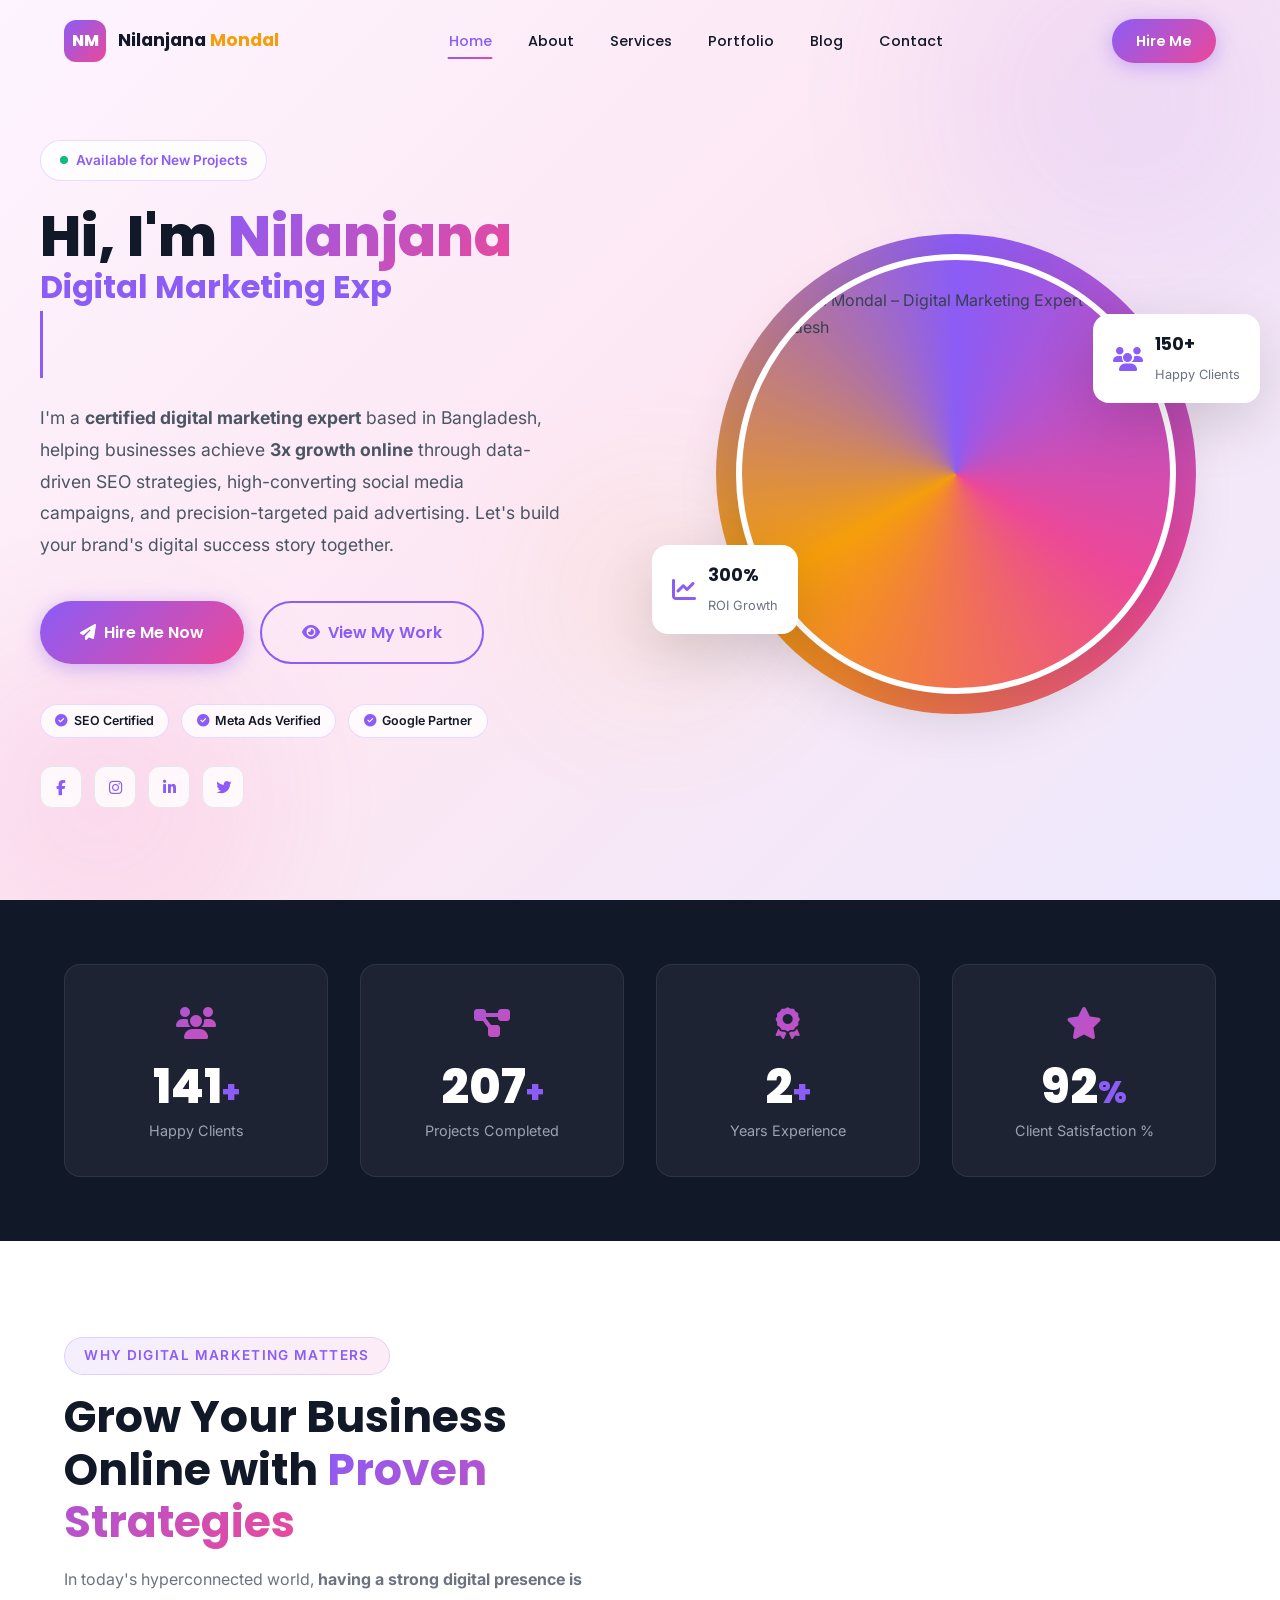
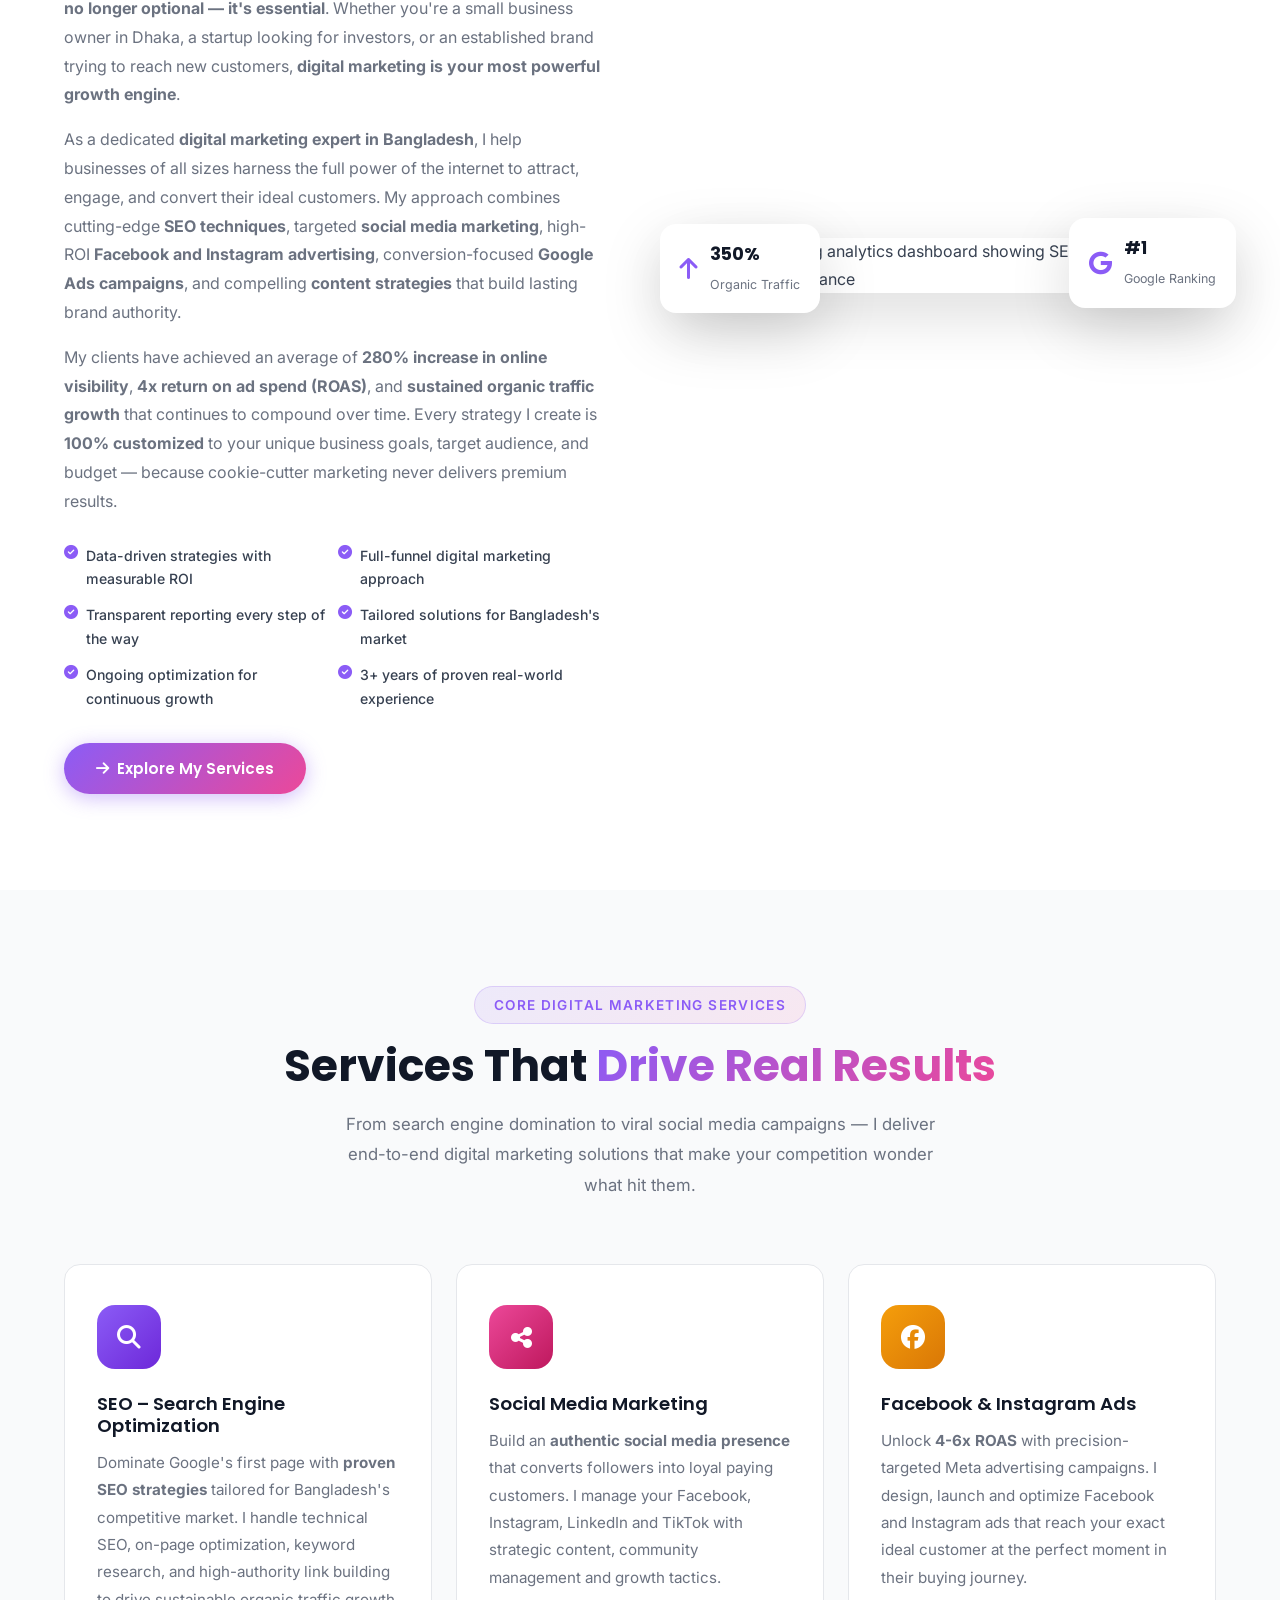
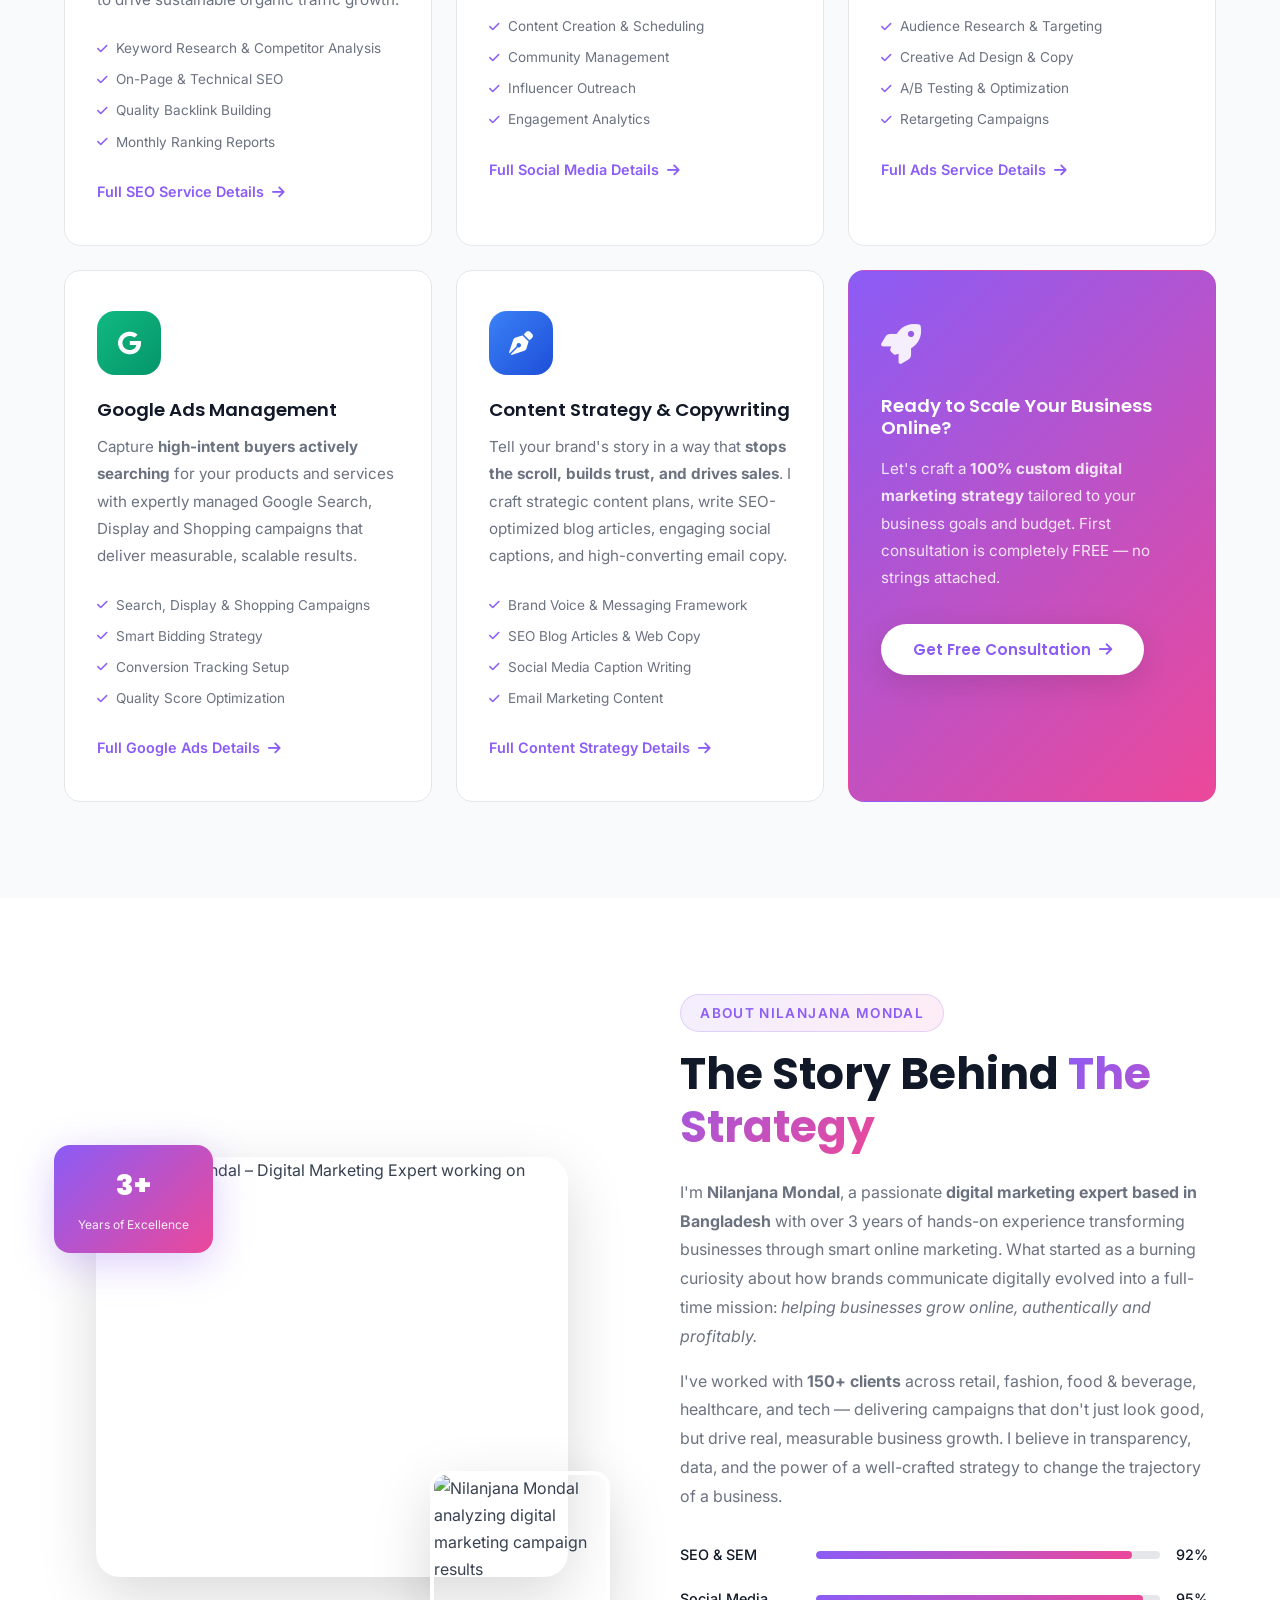
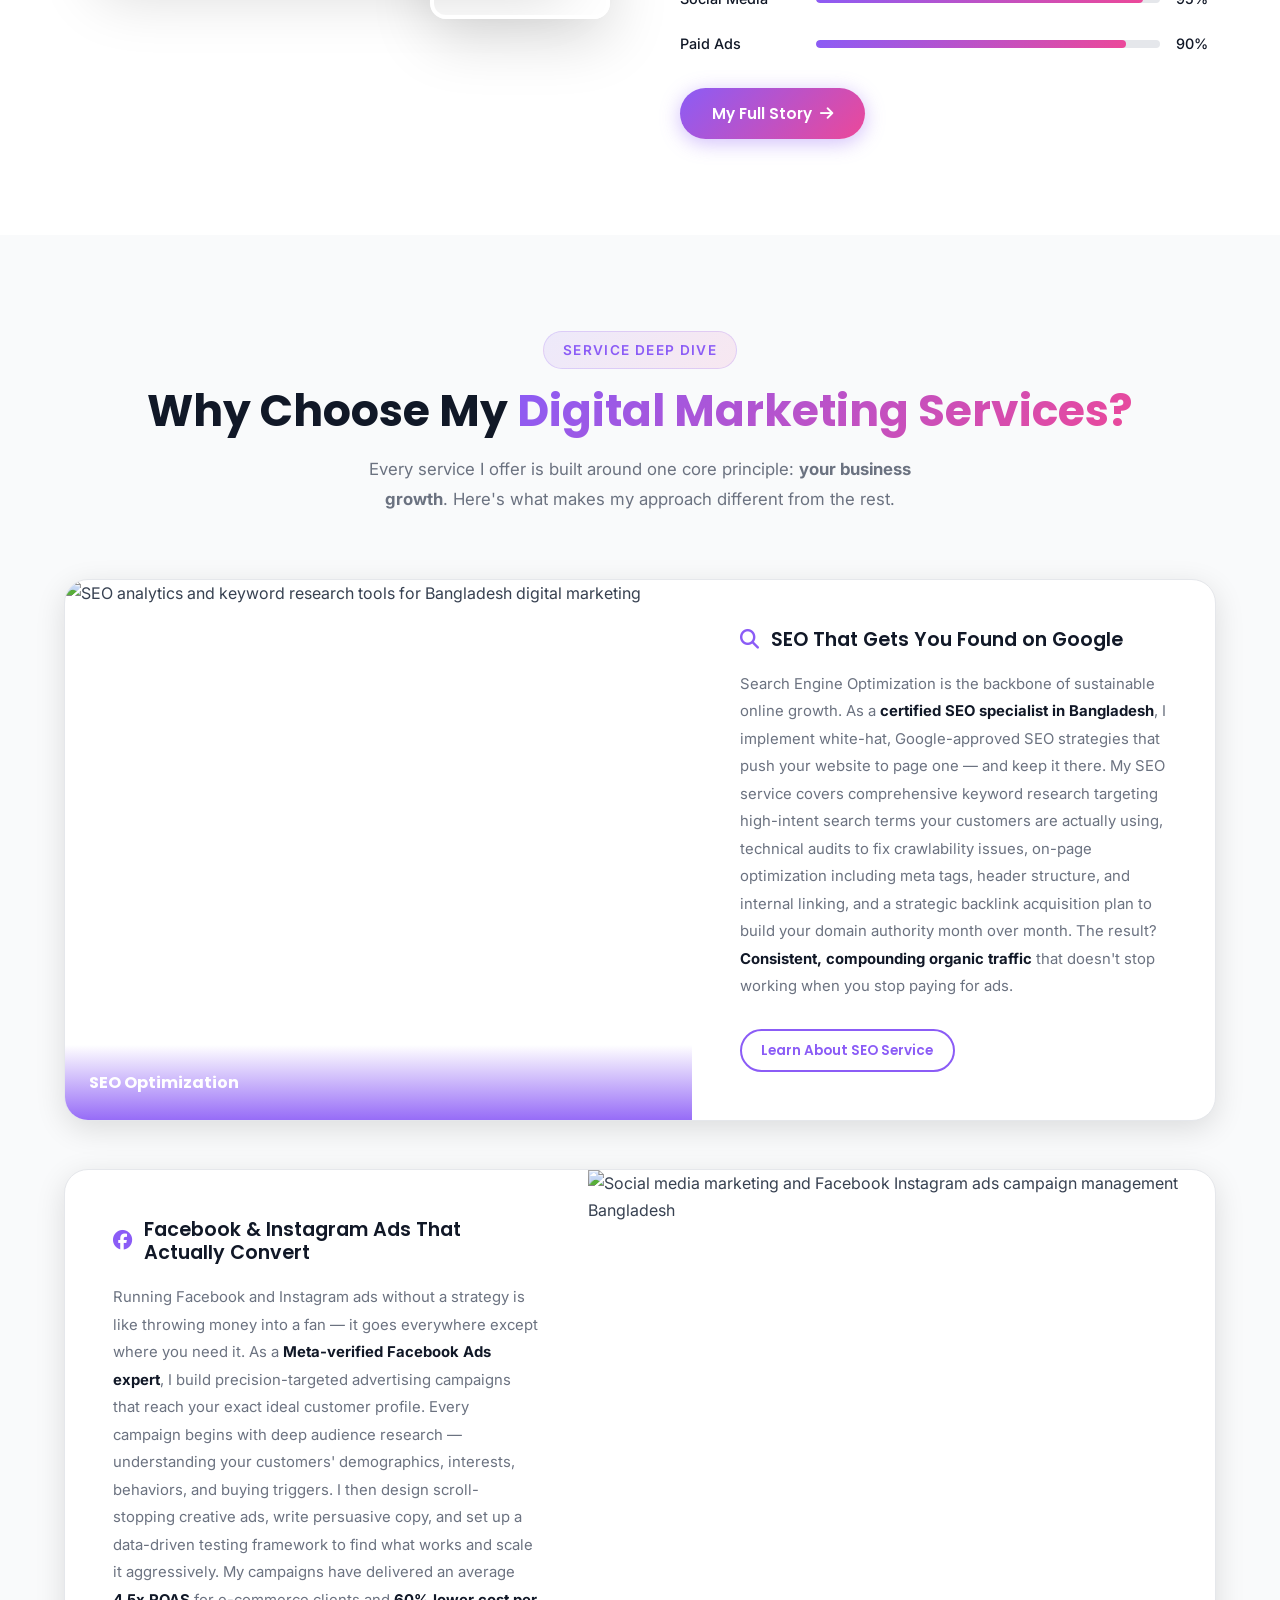
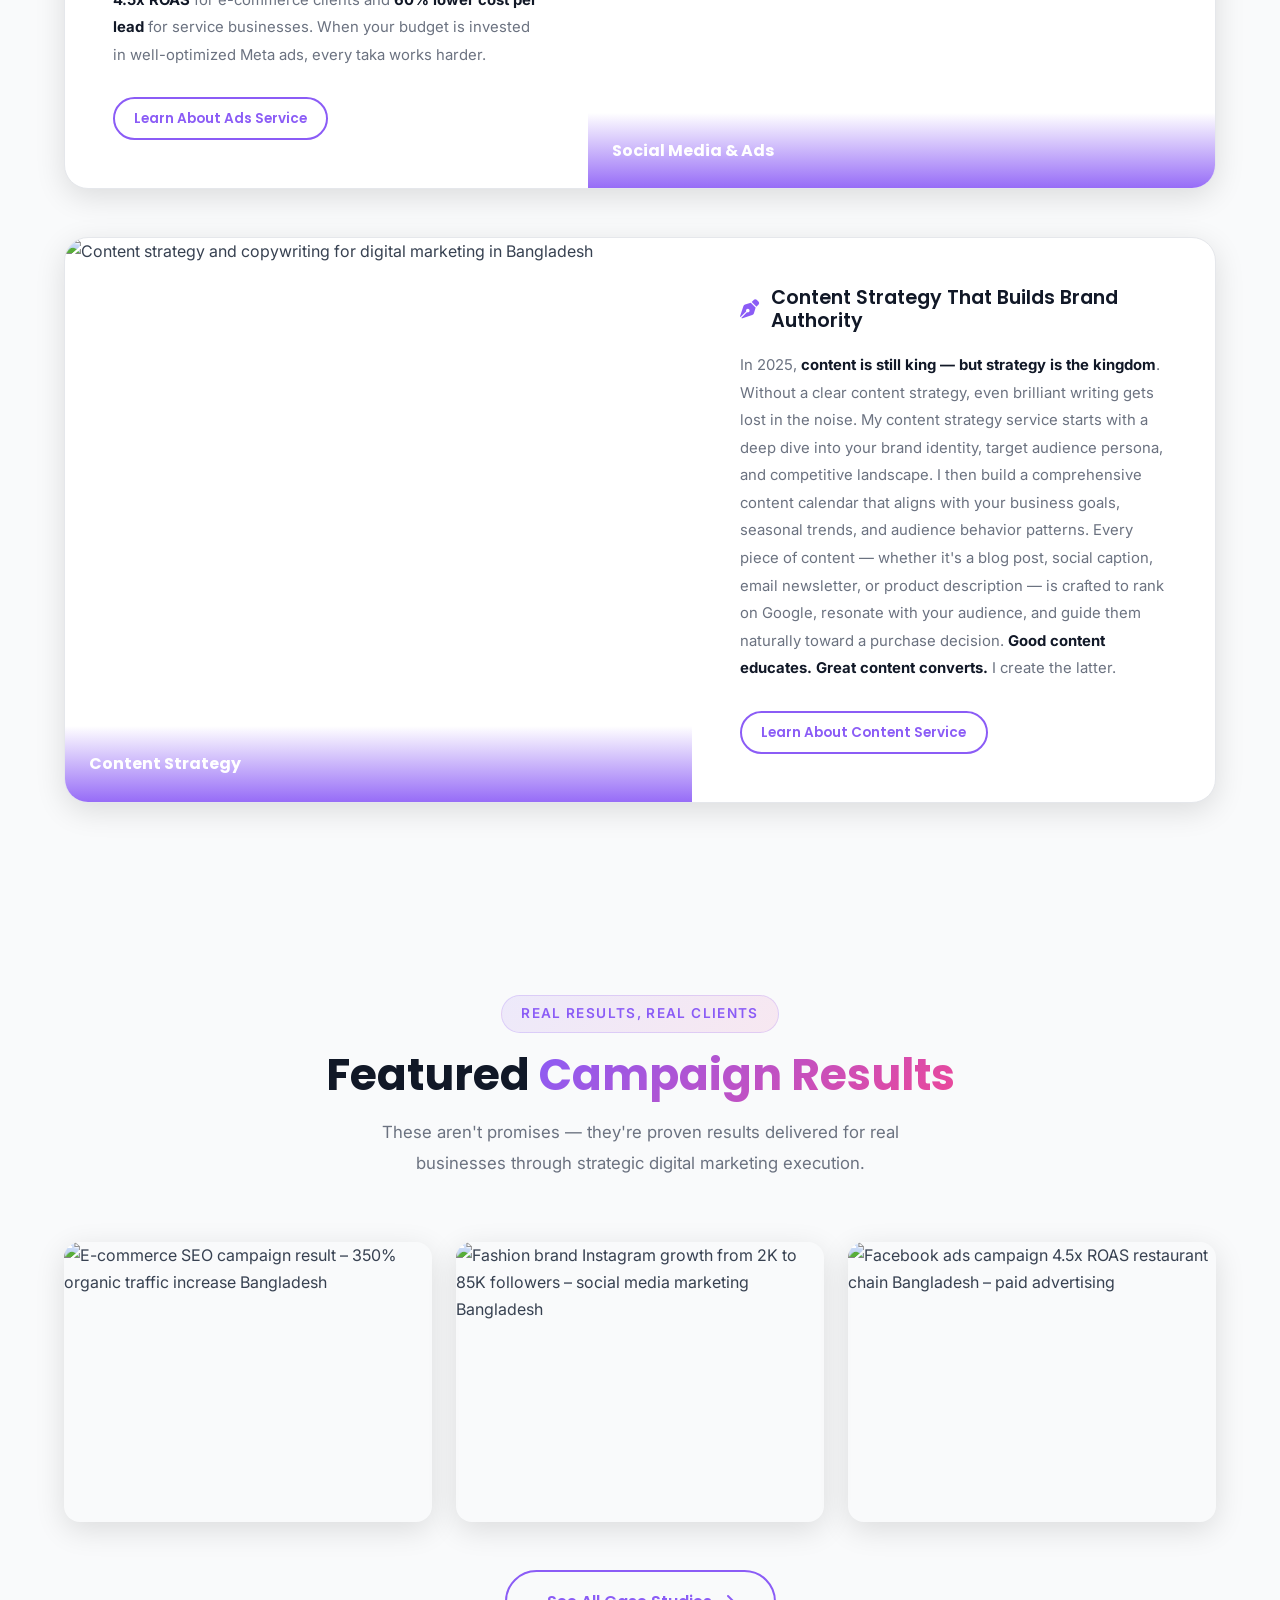
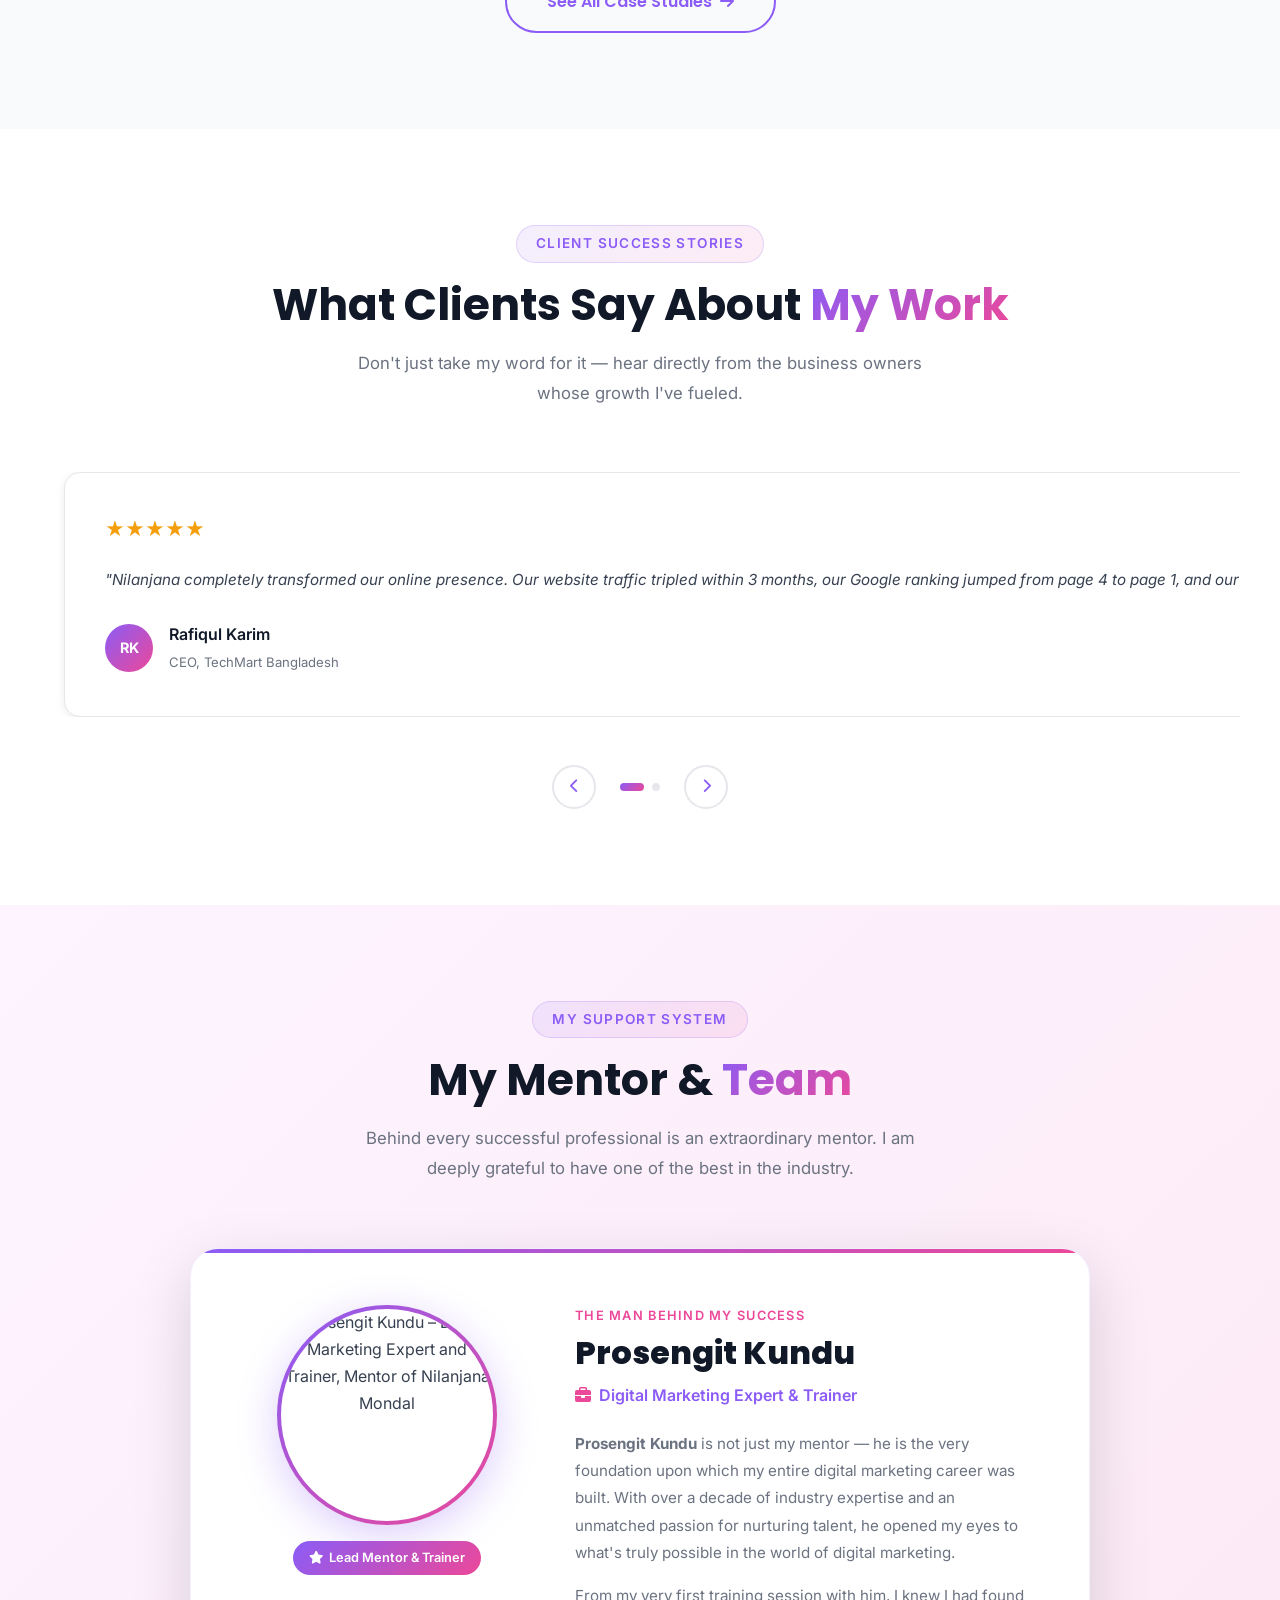
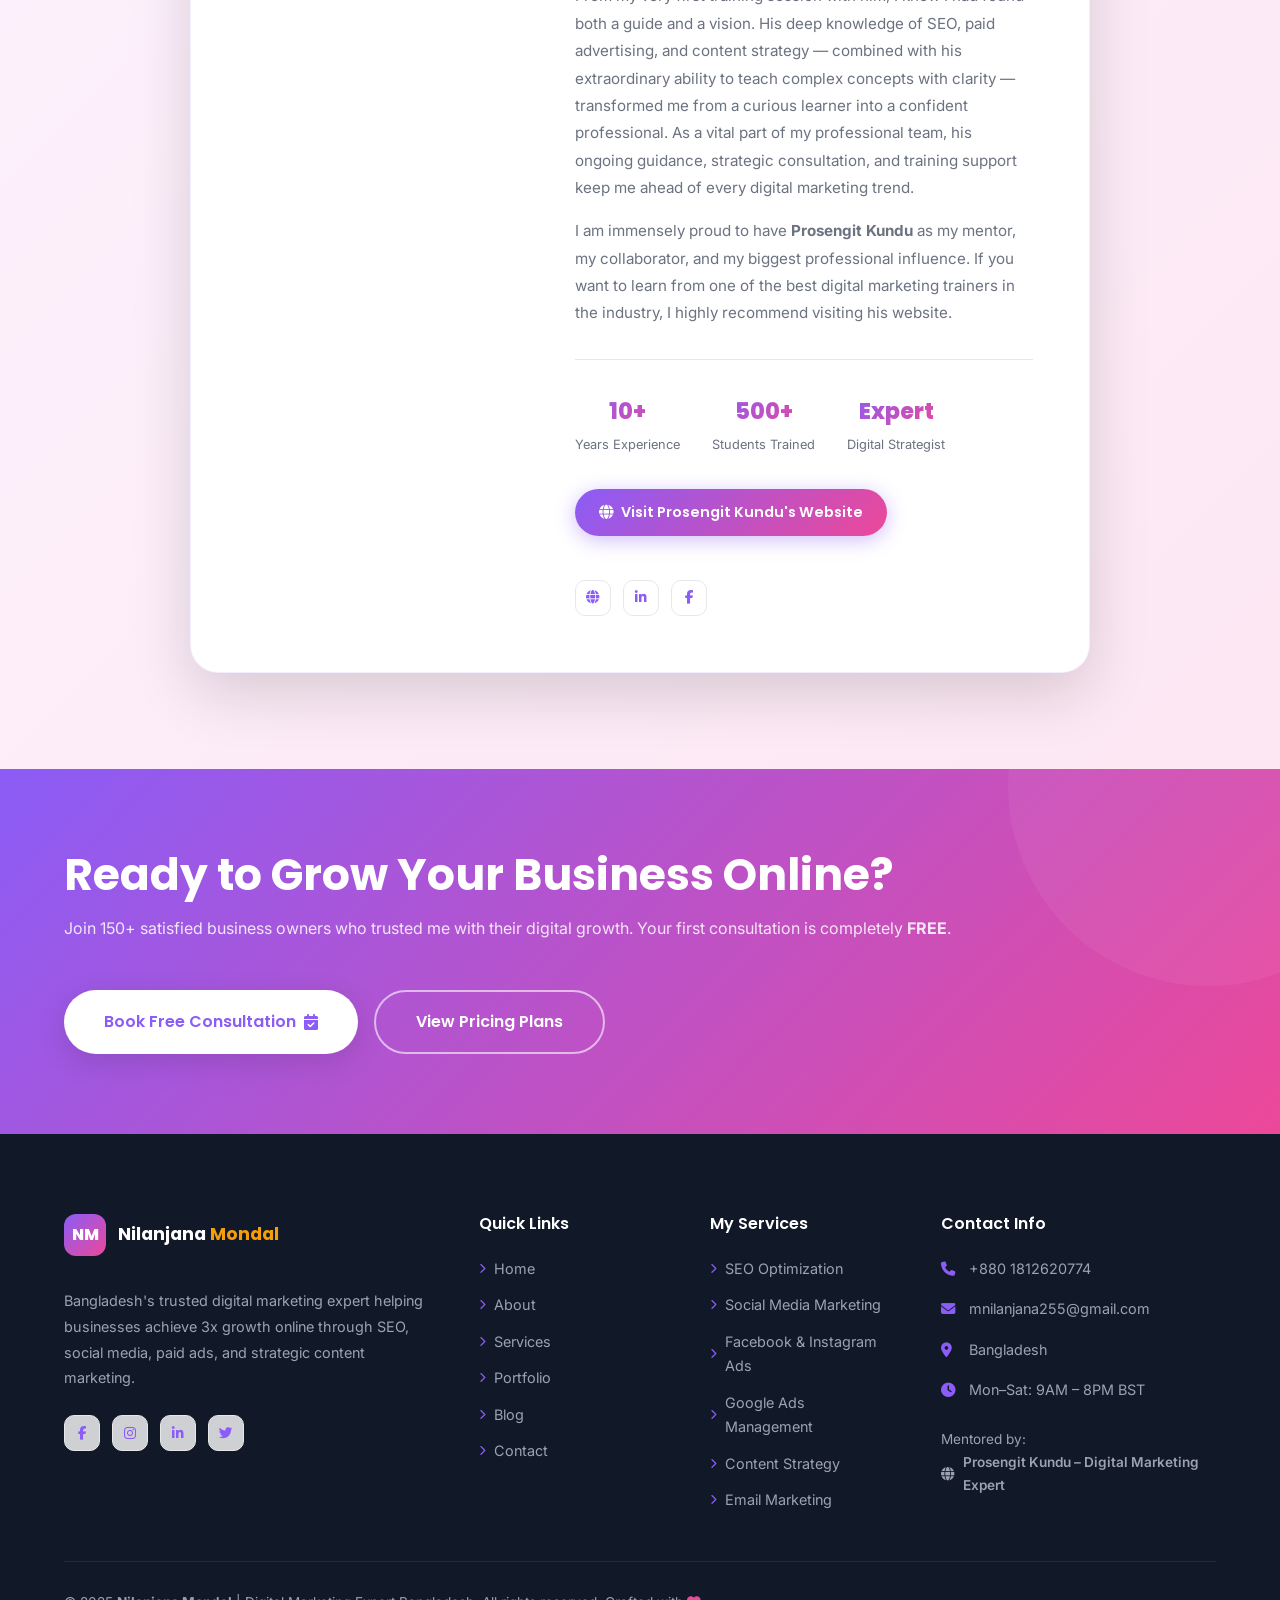
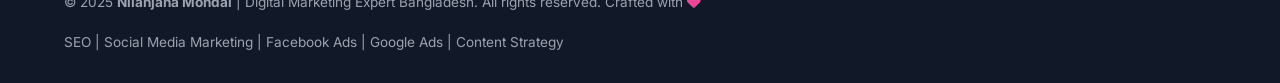
==== commit 03c4968b: "Update index.html" ====
--- a/index.html
+++ b/index.html
@@ -111,13 +111,14 @@
     <div class="hero-image-wrap" data-reveal="right">
       <div class="hero-img-ring" aria-hidden="true"></div>
       <div class="hero-img-container">
-        <img
-          src="https://images.pexels.com/photos/7580944/pexels-photo-7580944.jpeg?auto=compress&cs=tinysrgb&fit=crop&h=900&w=700"
-          alt="Nilanjana Mondal – Digital Marketing Expert Bangladesh"
-          class="hero-img"
-          loading="eager"
-          width="440" height="440"
-        />
+        <<img
+  src="assets/images/profile.jpg"
+  alt="Nilanjana Mondal – Digital Marketing Expert Bangladesh"
+  class="hero-img"
+  loading="eager"
+  width="440"
+  height="440"
+/>
       </div>
       <div class="hero-float-card card-1" aria-hidden="true">
         <i class="fas fa-chart-line"></i>
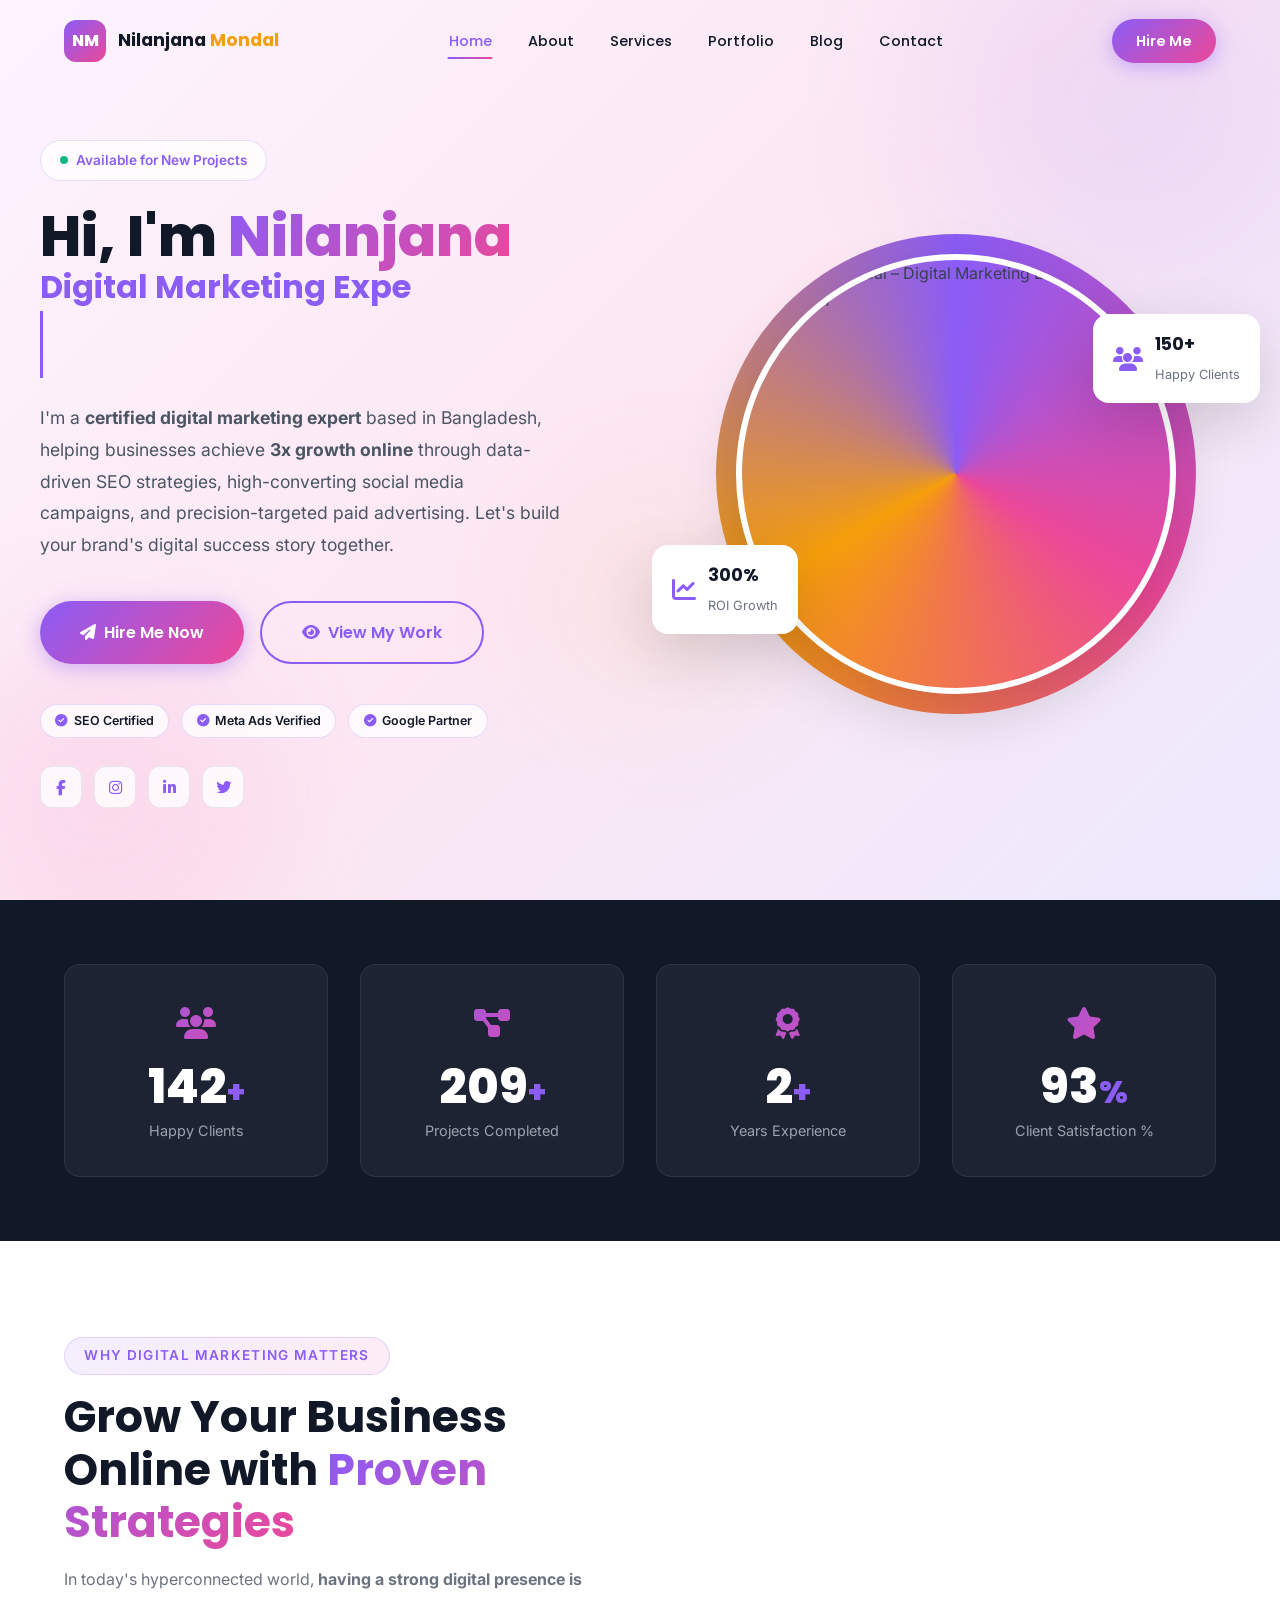
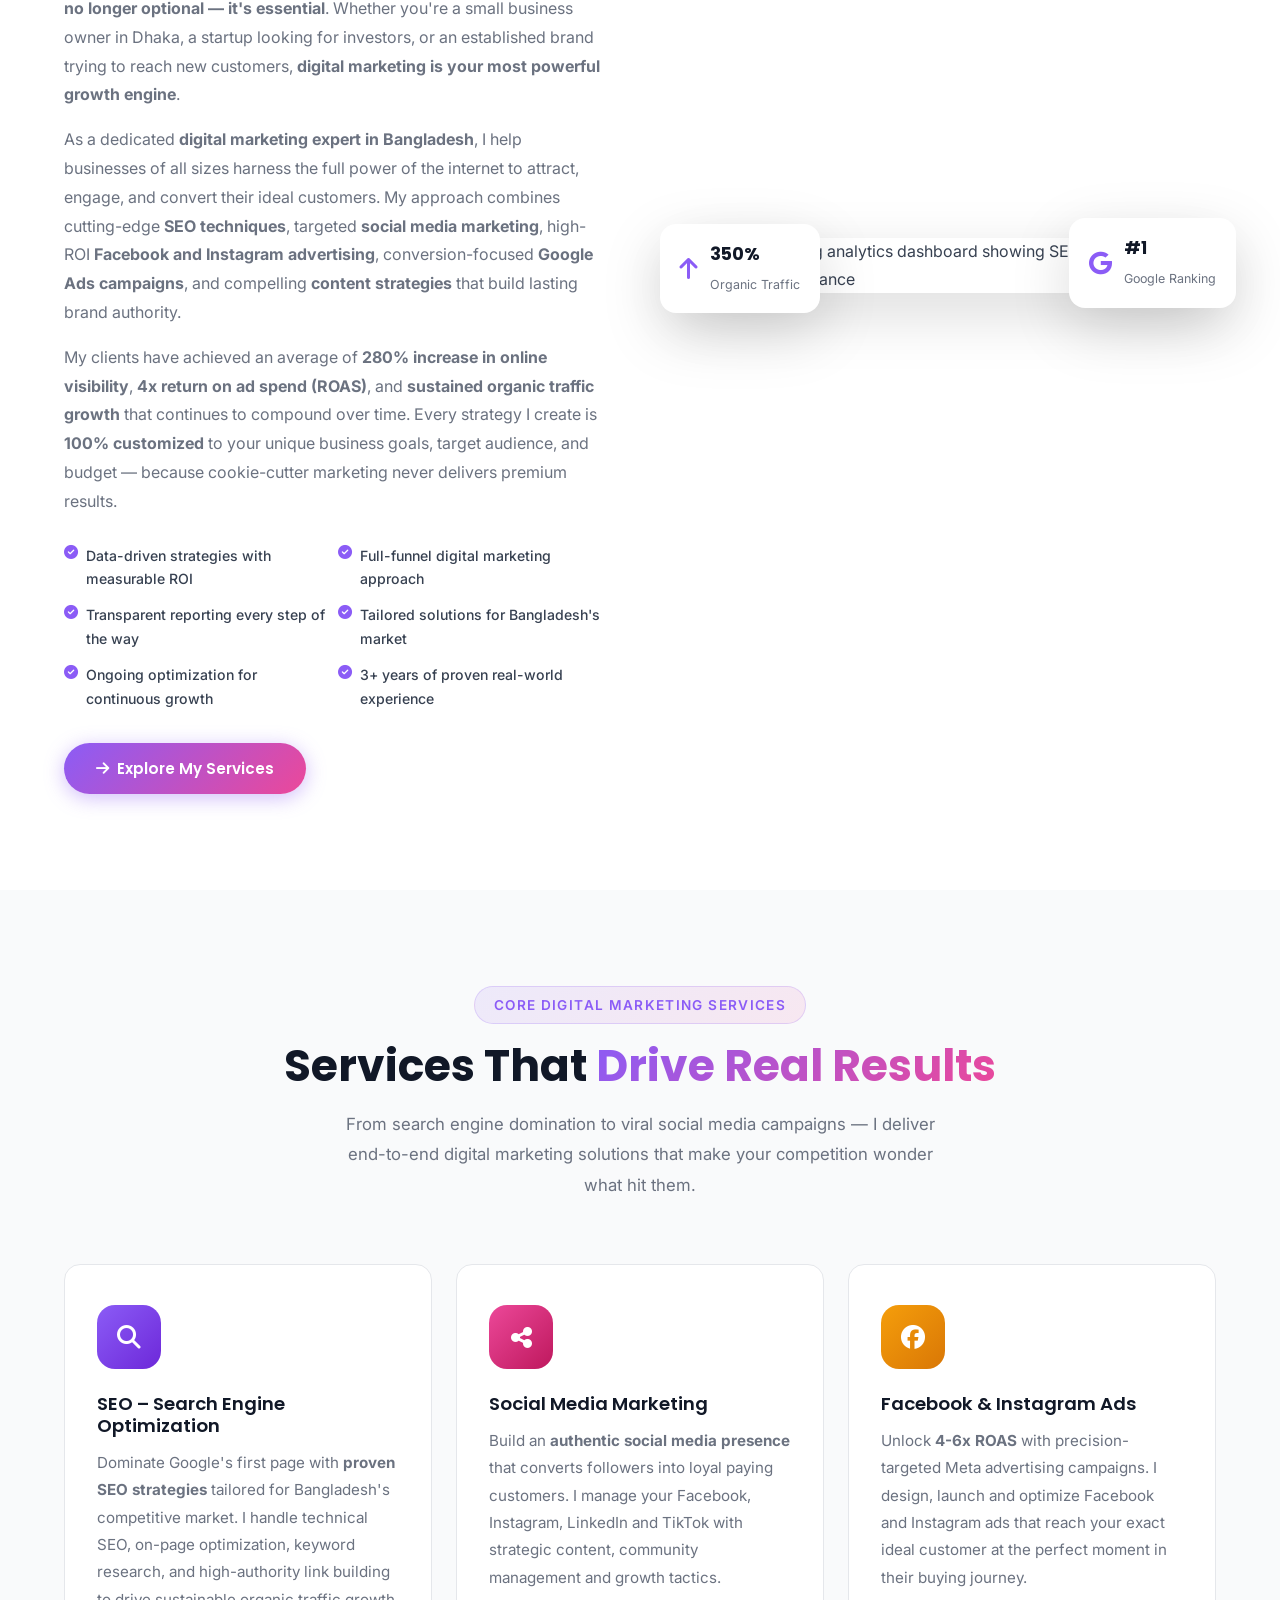
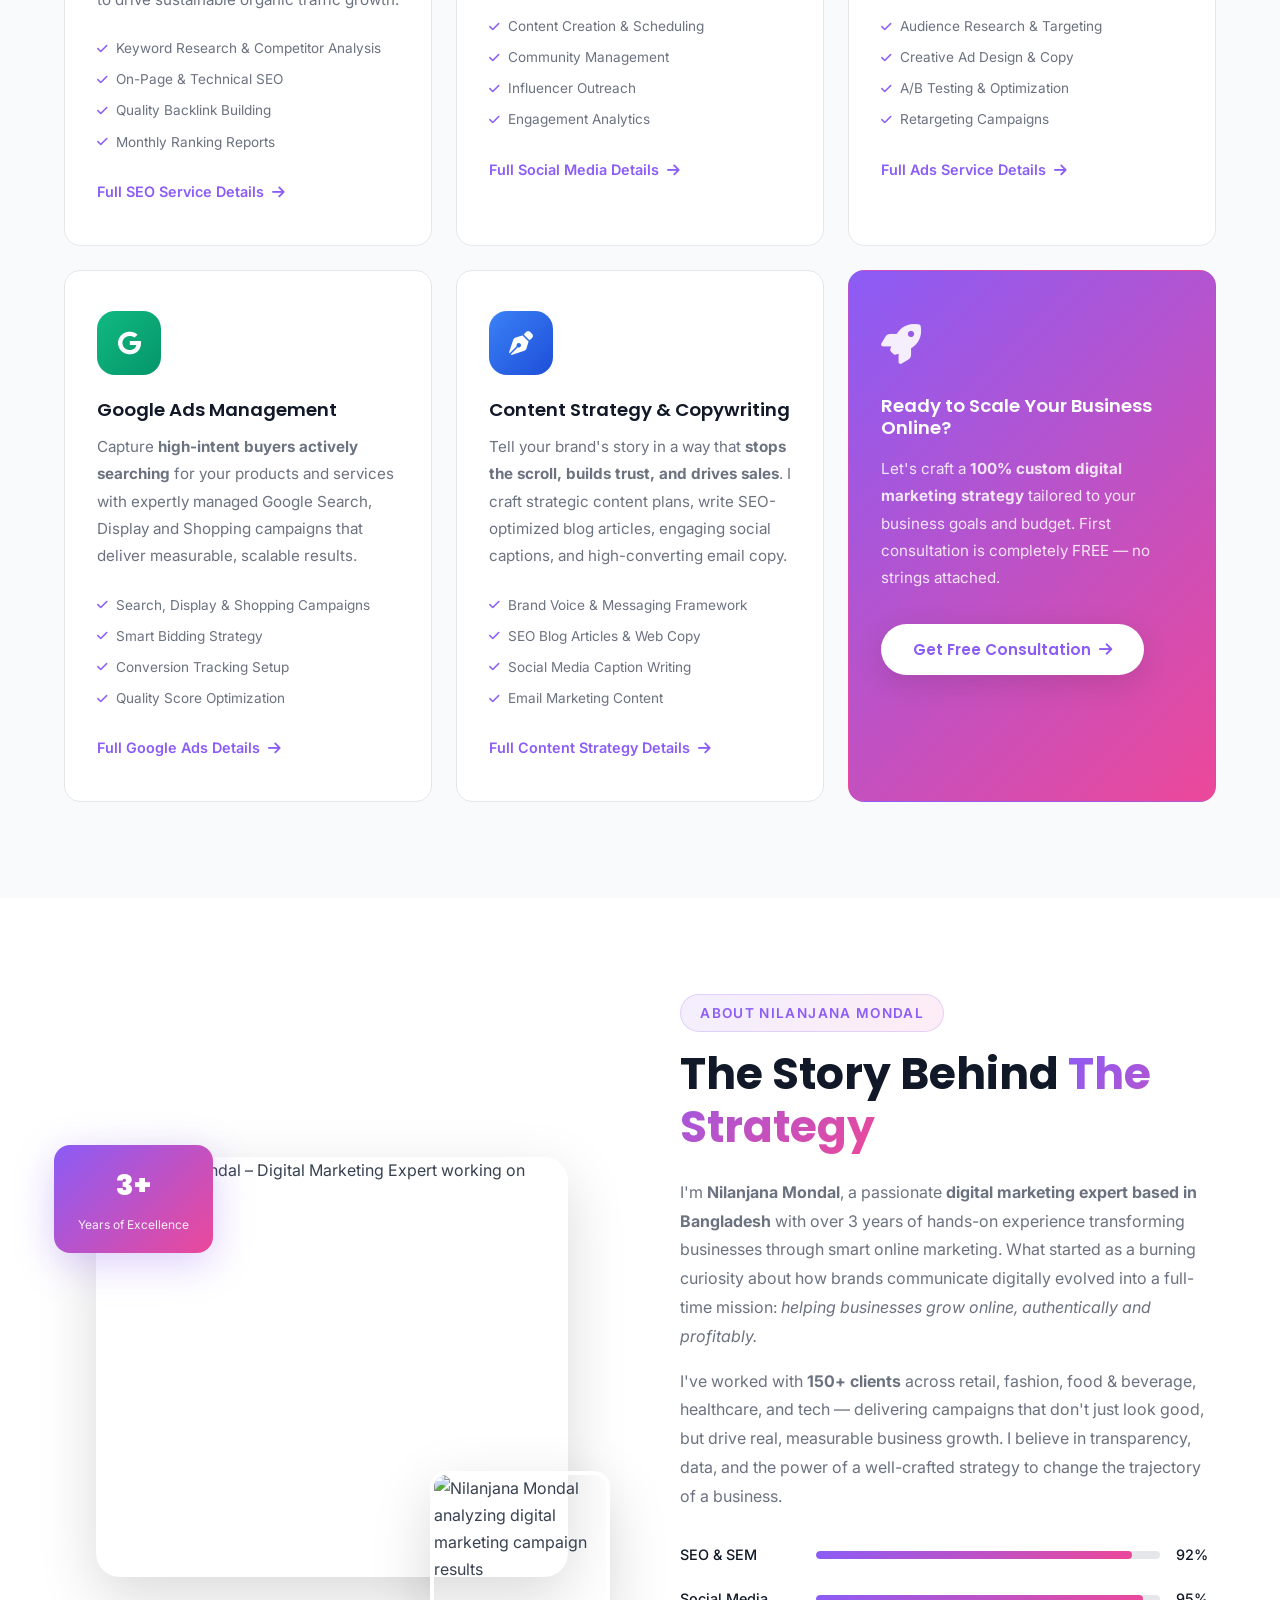
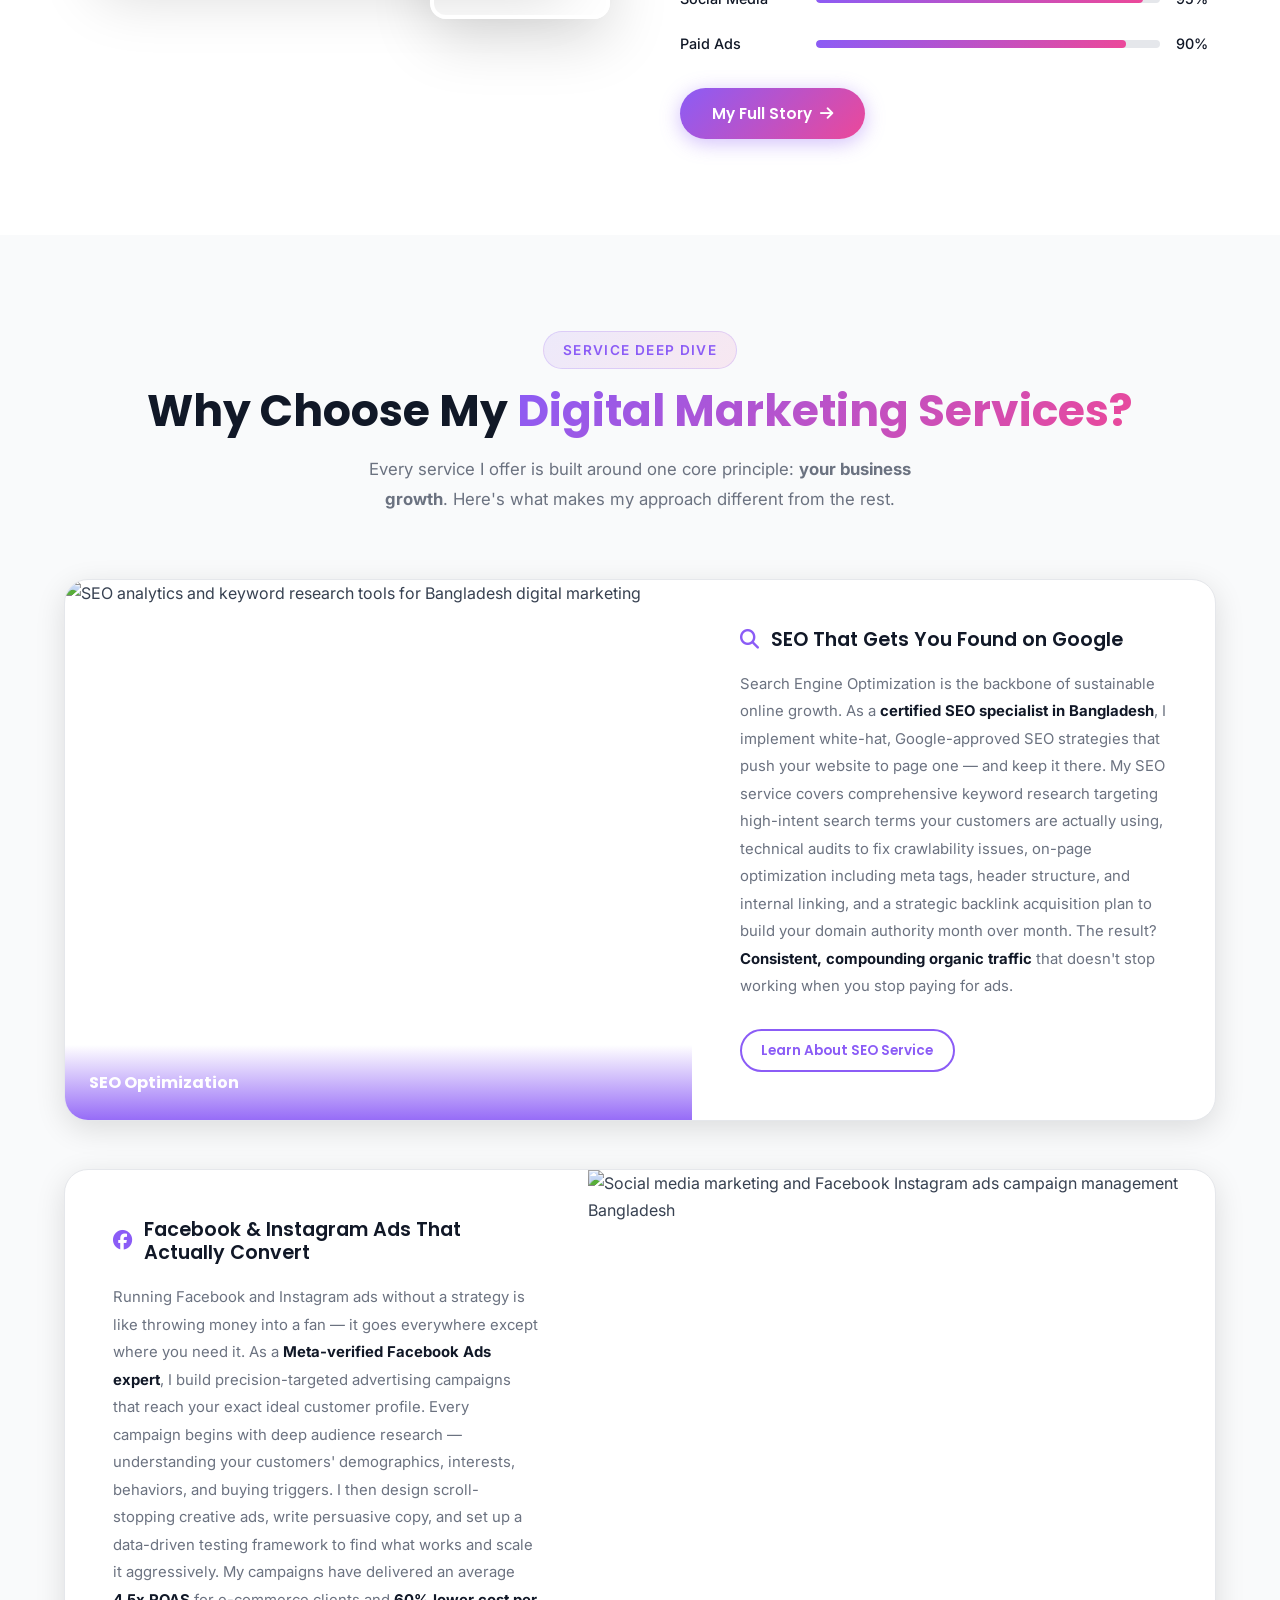
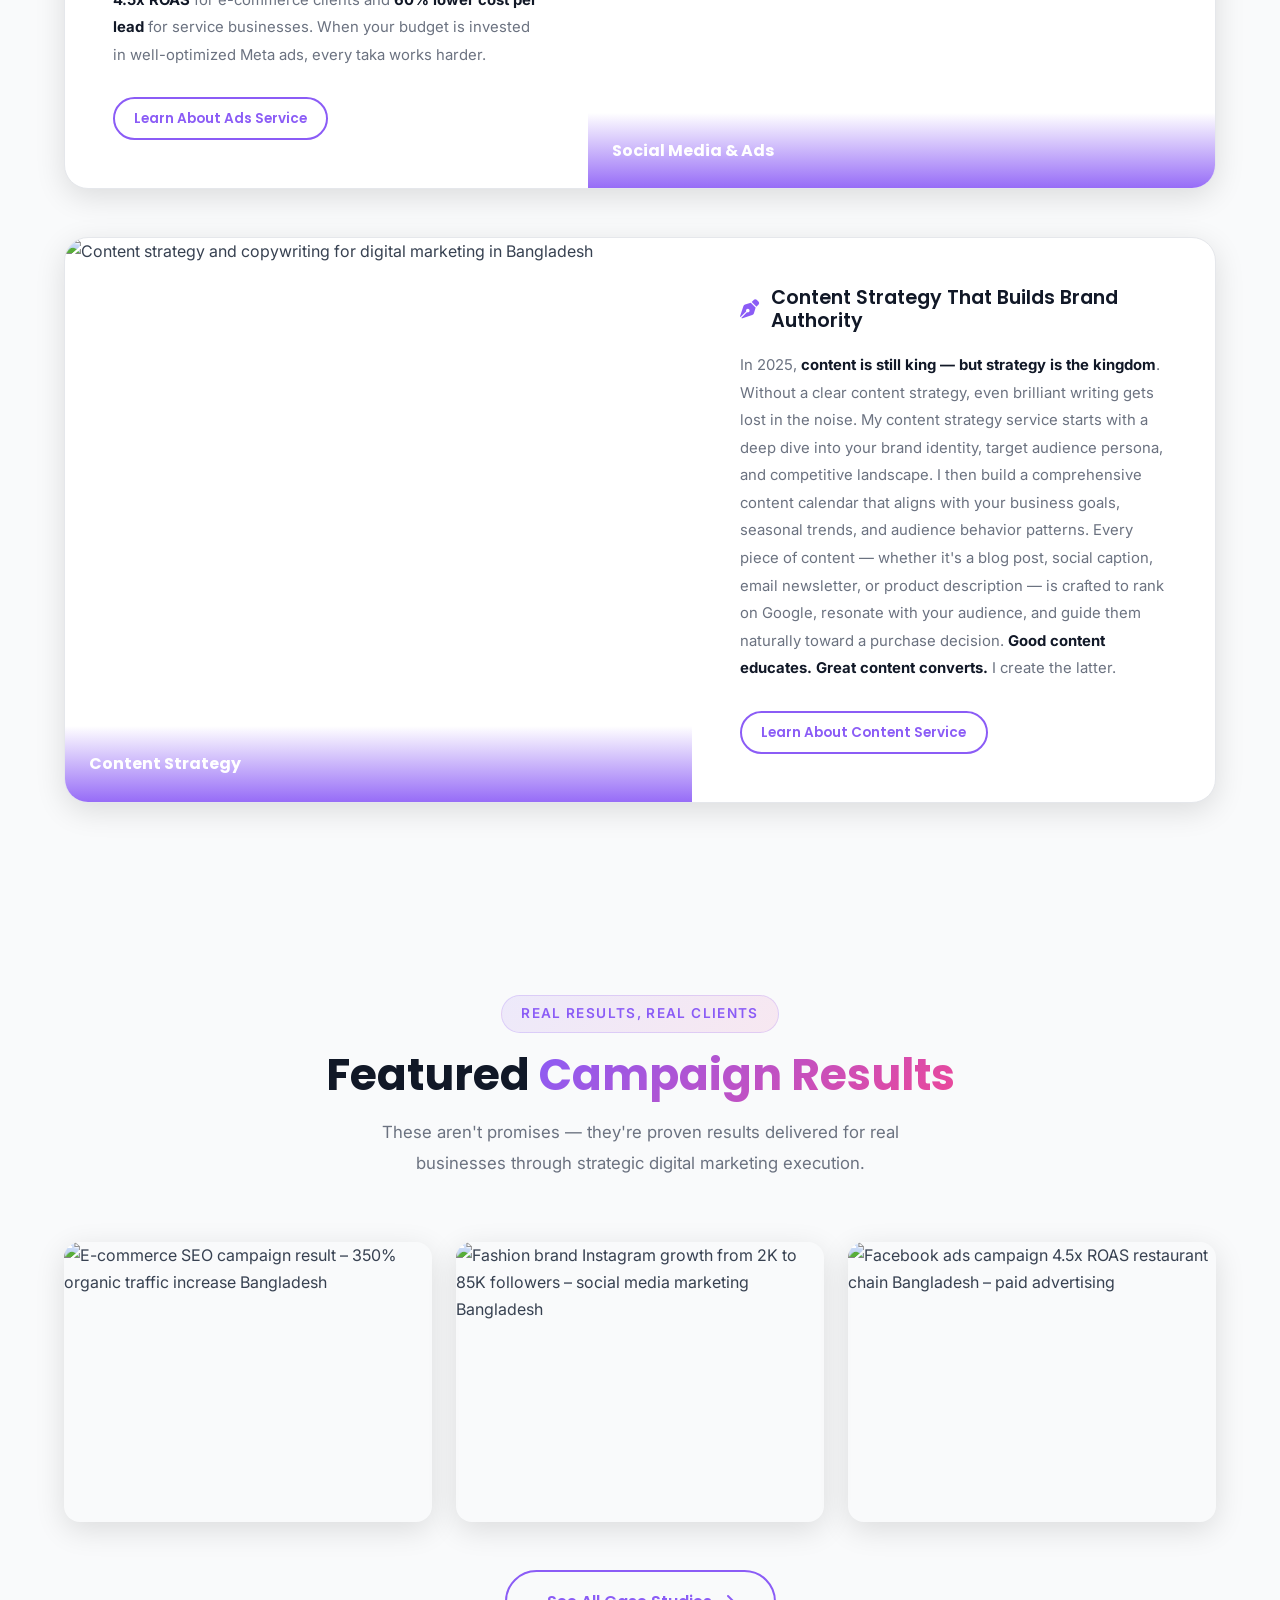
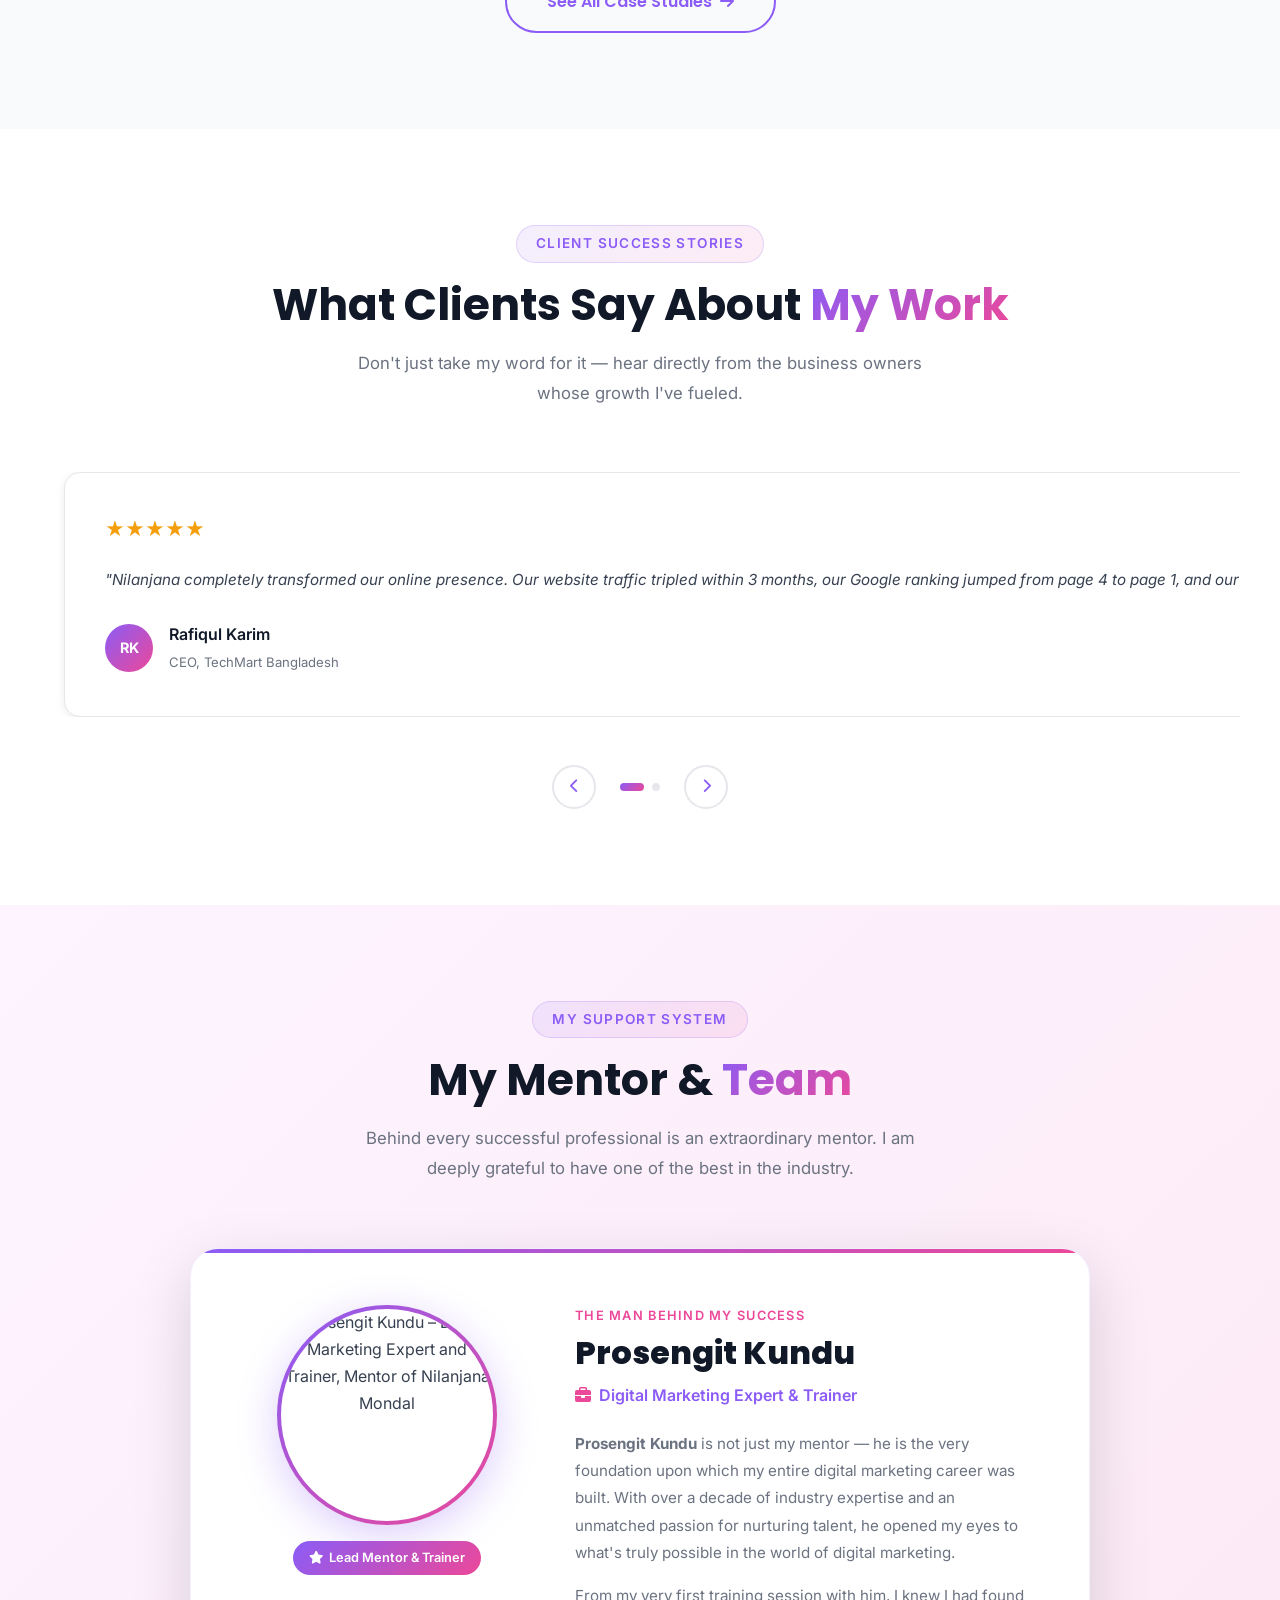
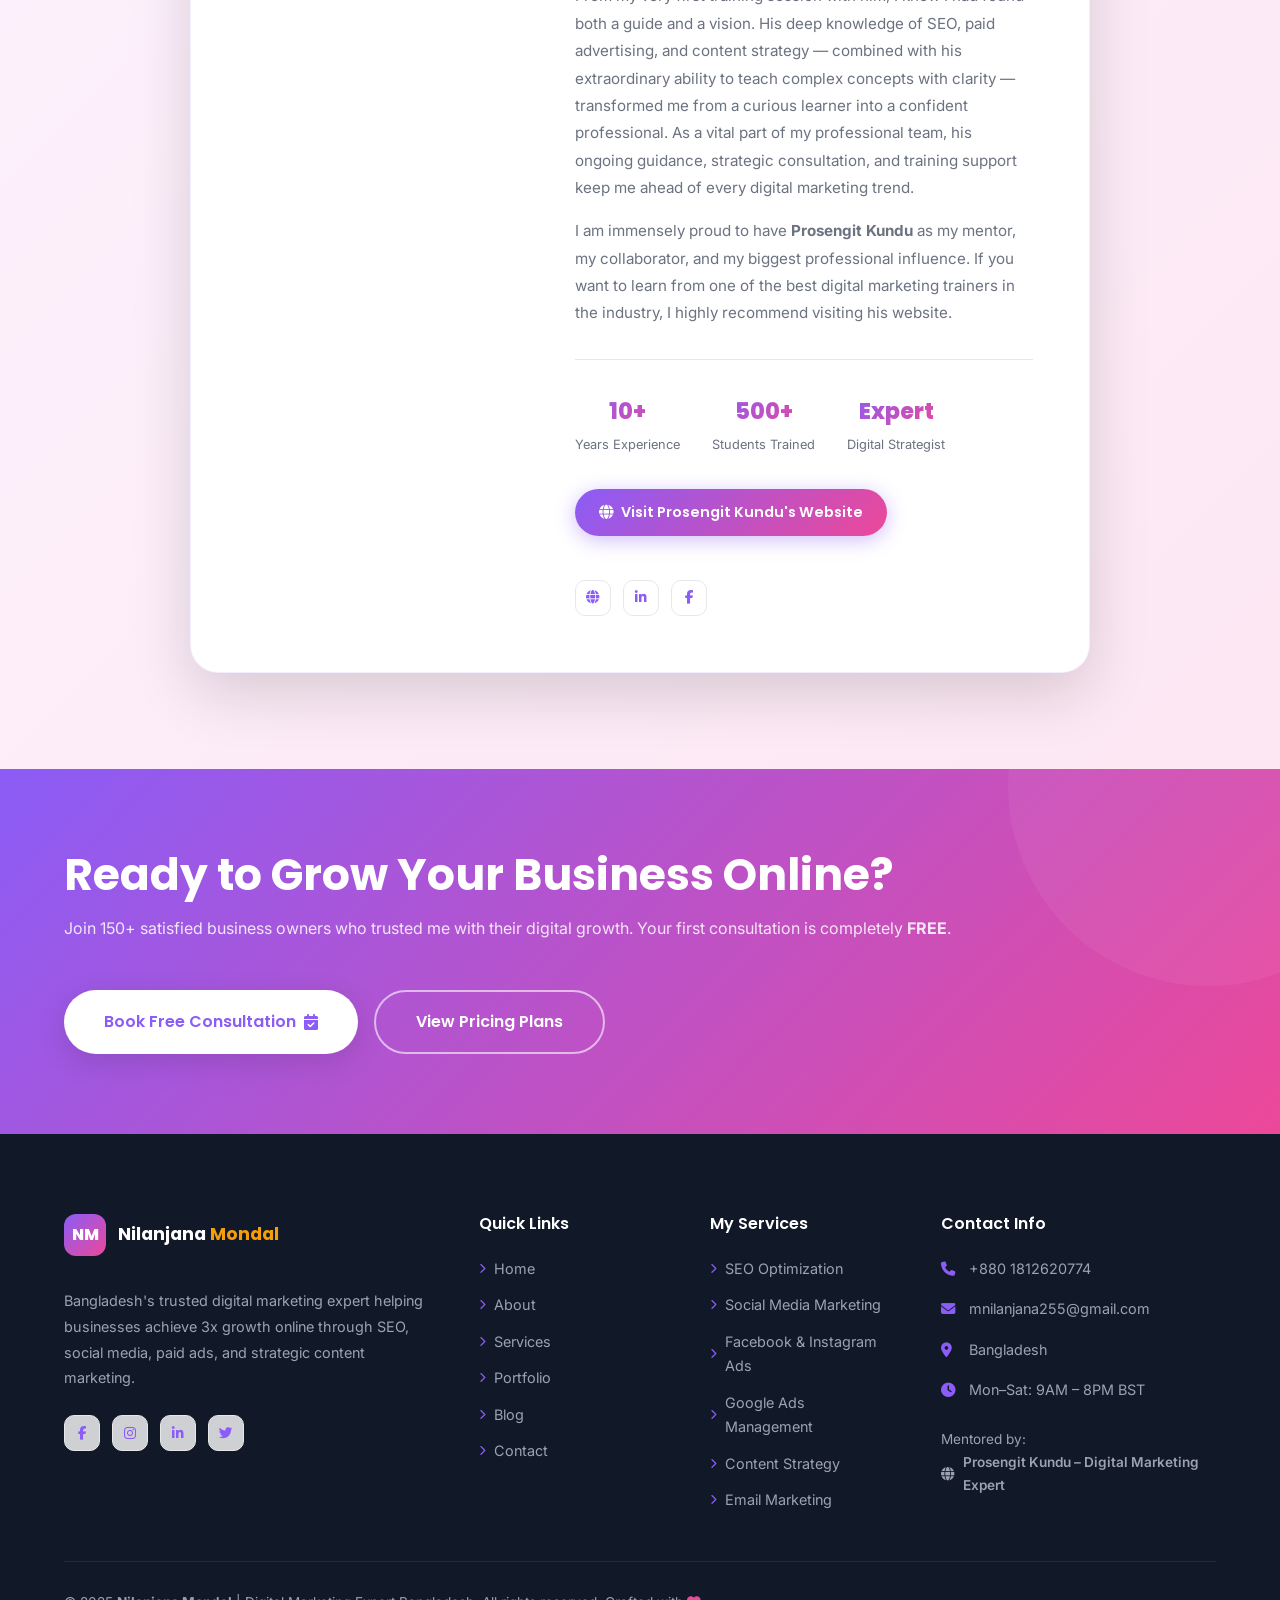
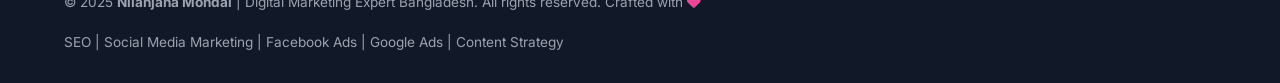
==== commit 69ba5ad7: "Update index.html" ====
--- a/index.html
+++ b/index.html
@@ -111,7 +111,7 @@
     <div class="hero-image-wrap" data-reveal="right">
       <div class="hero-img-ring" aria-hidden="true"></div>
       <div class="hero-img-container">
-        <<img
+        <img
   src="assets/images/profile.jpg"
   alt="Nilanjana Mondal – Digital Marketing Expert Bangladesh"
   class="hero-img"
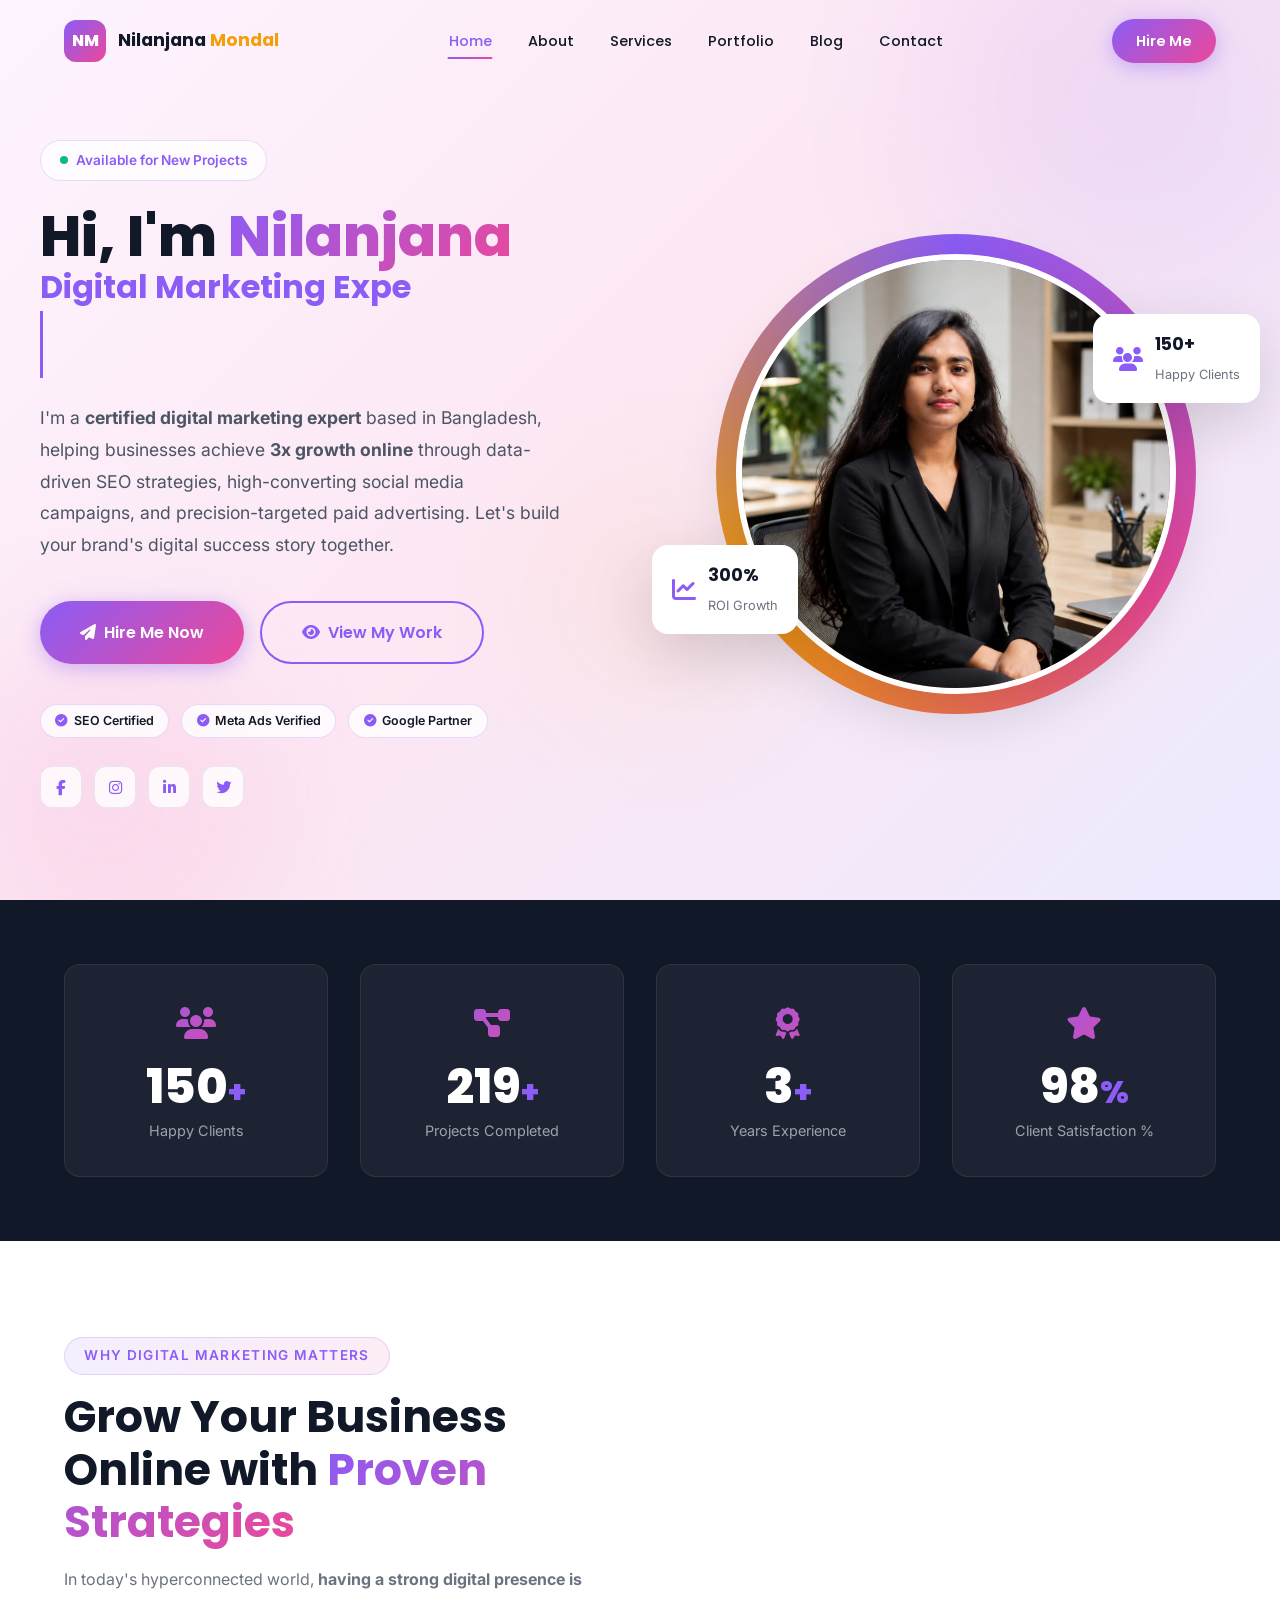
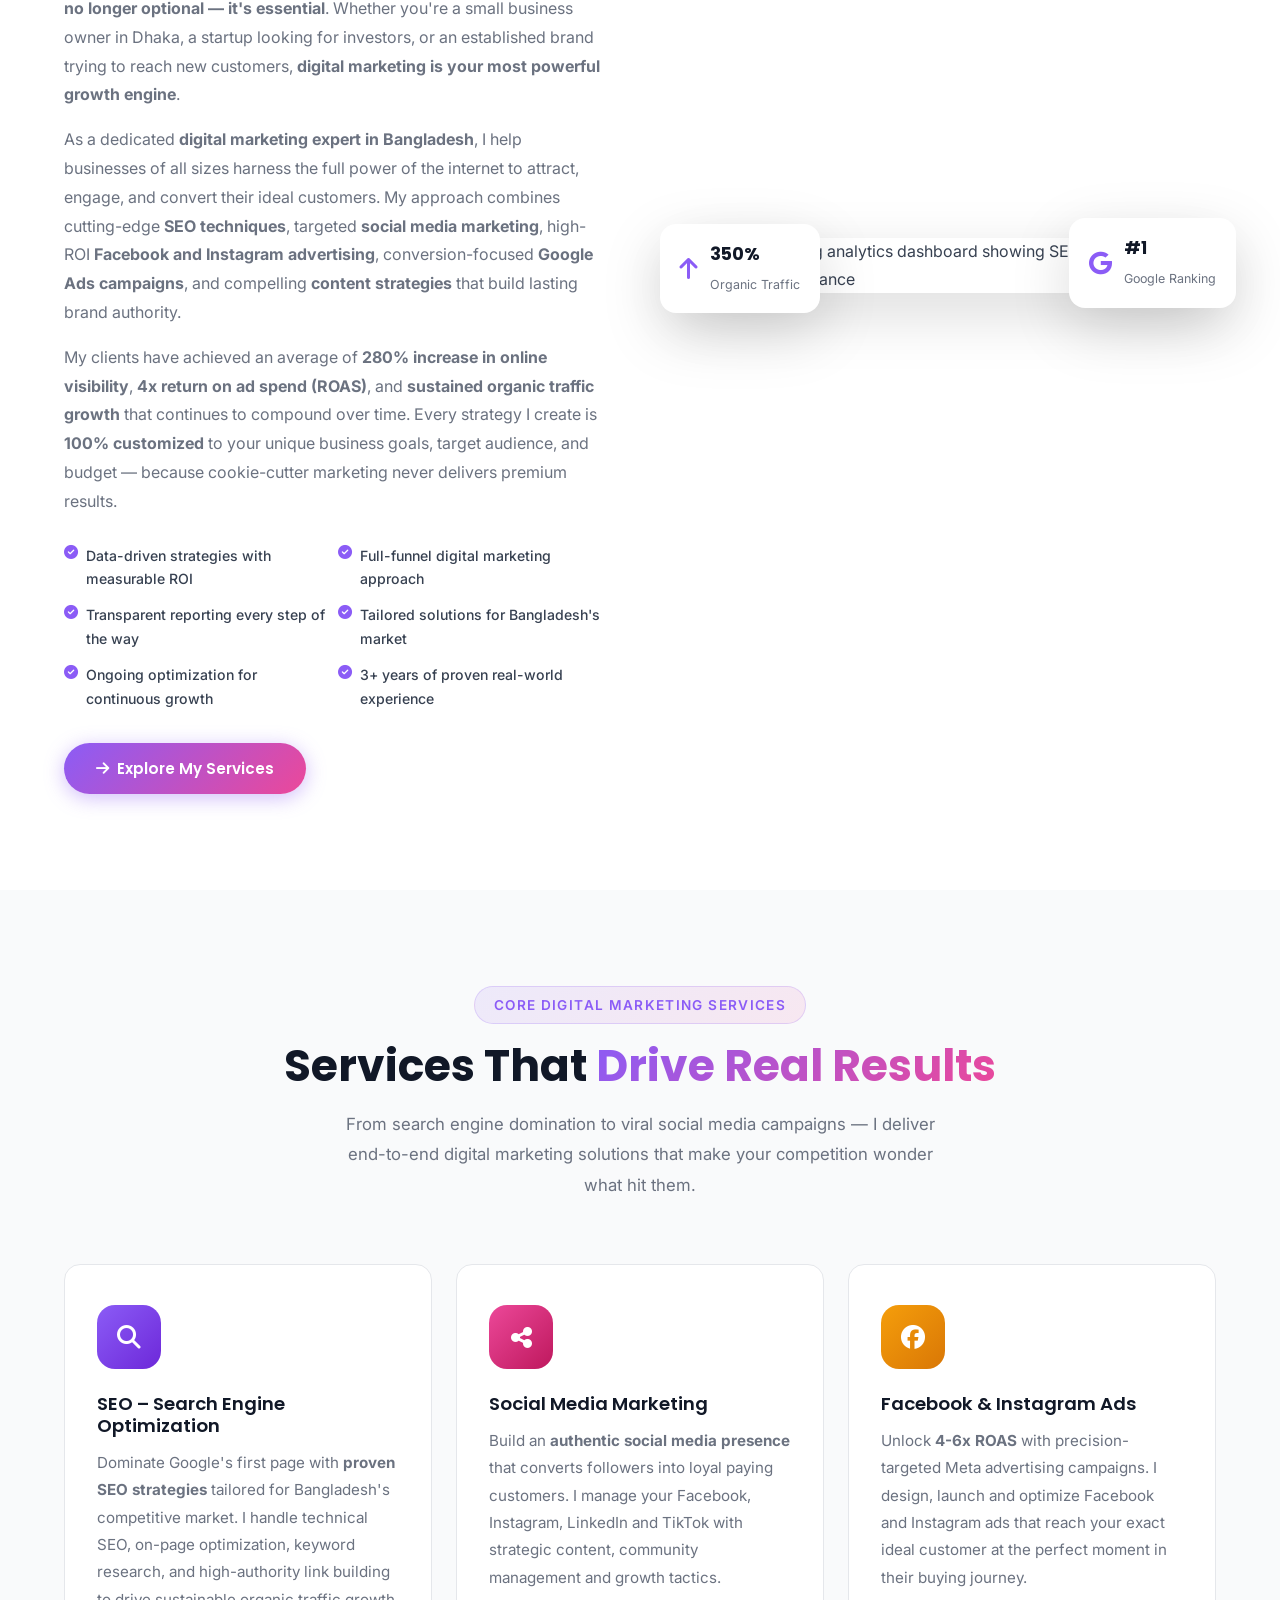
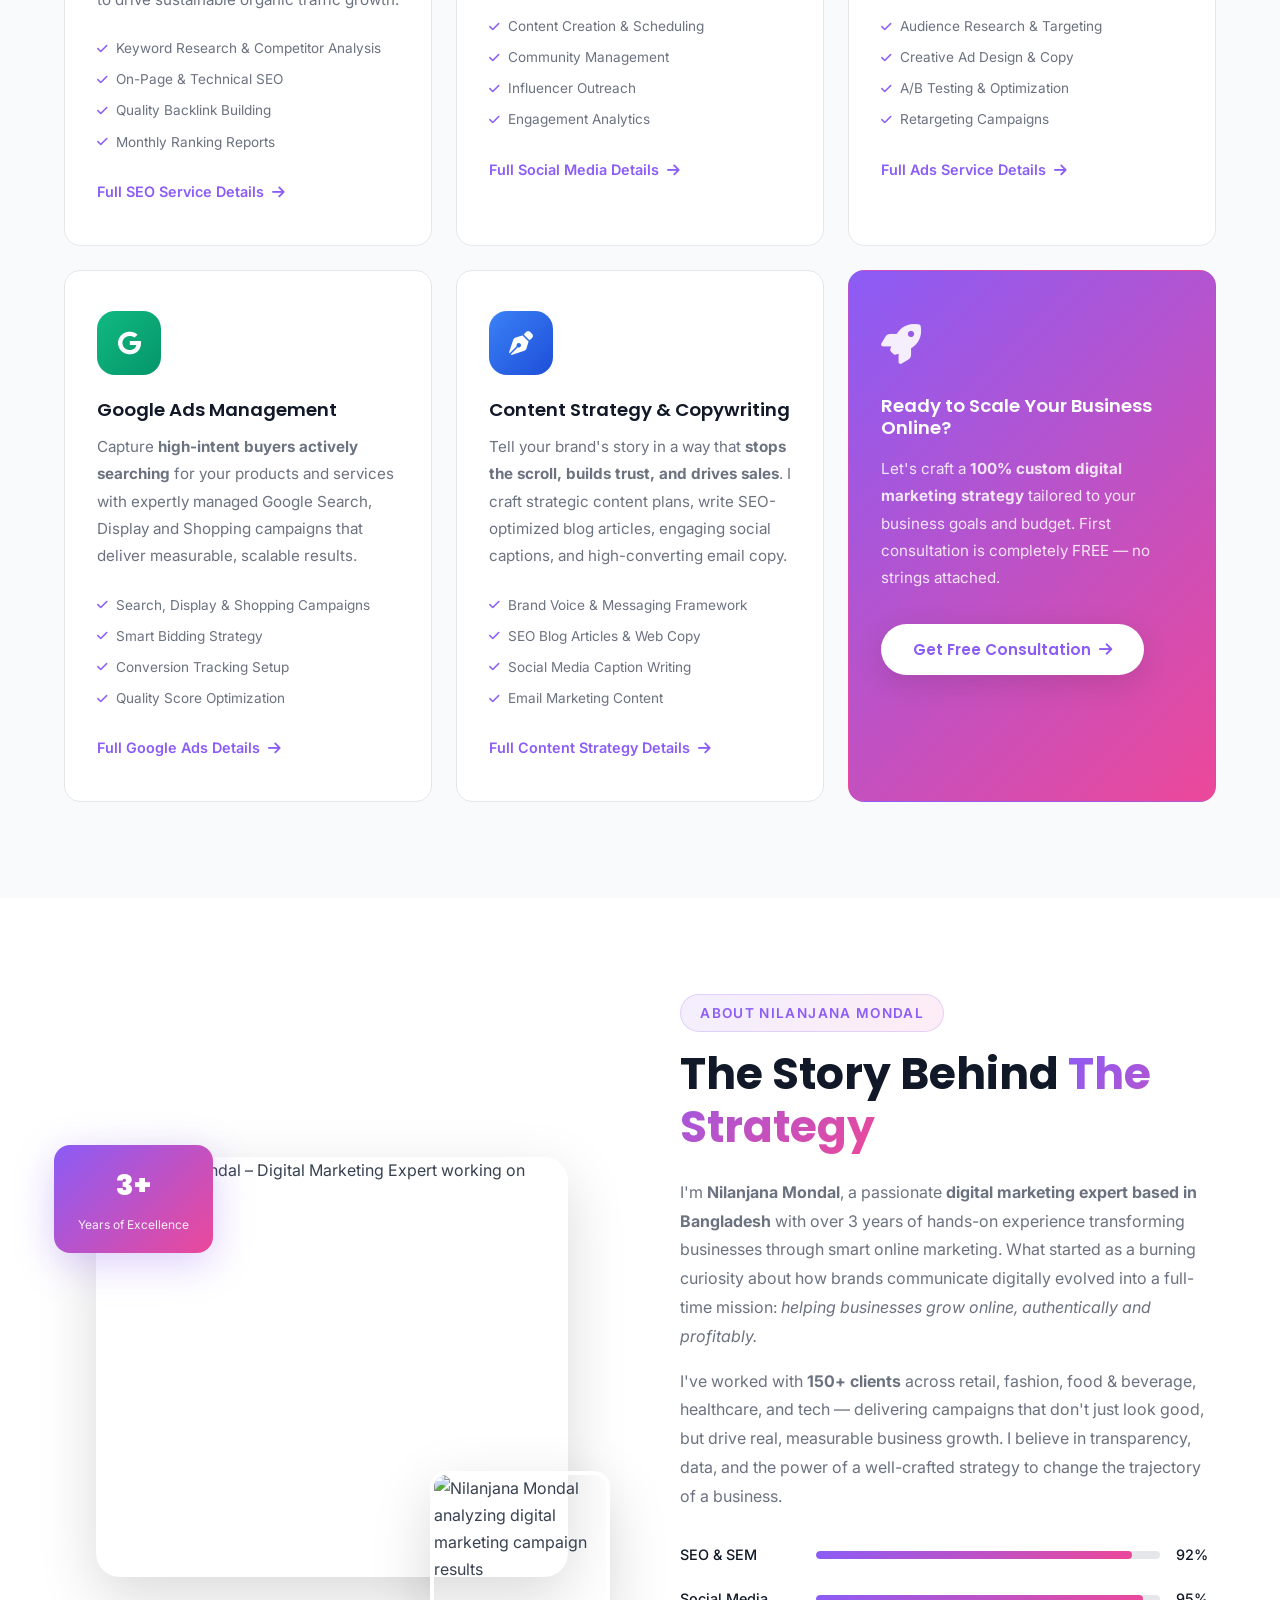
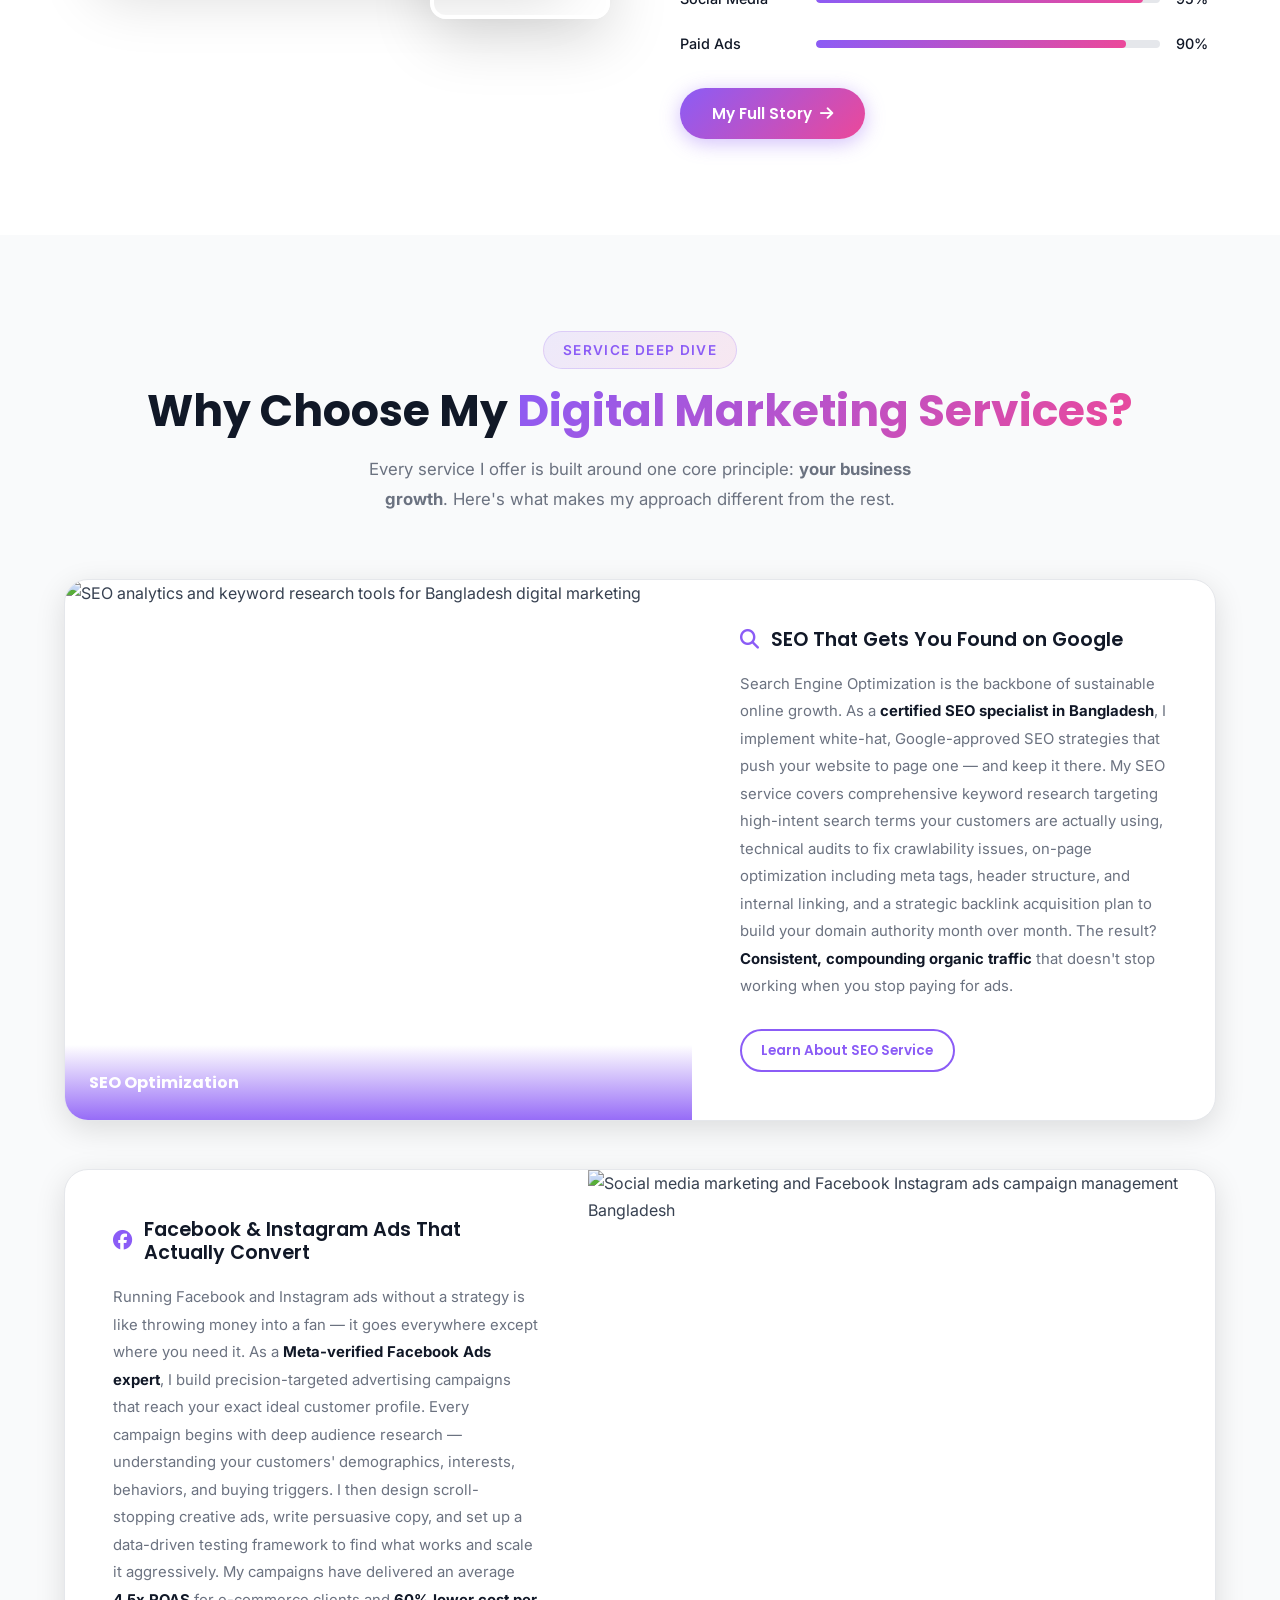
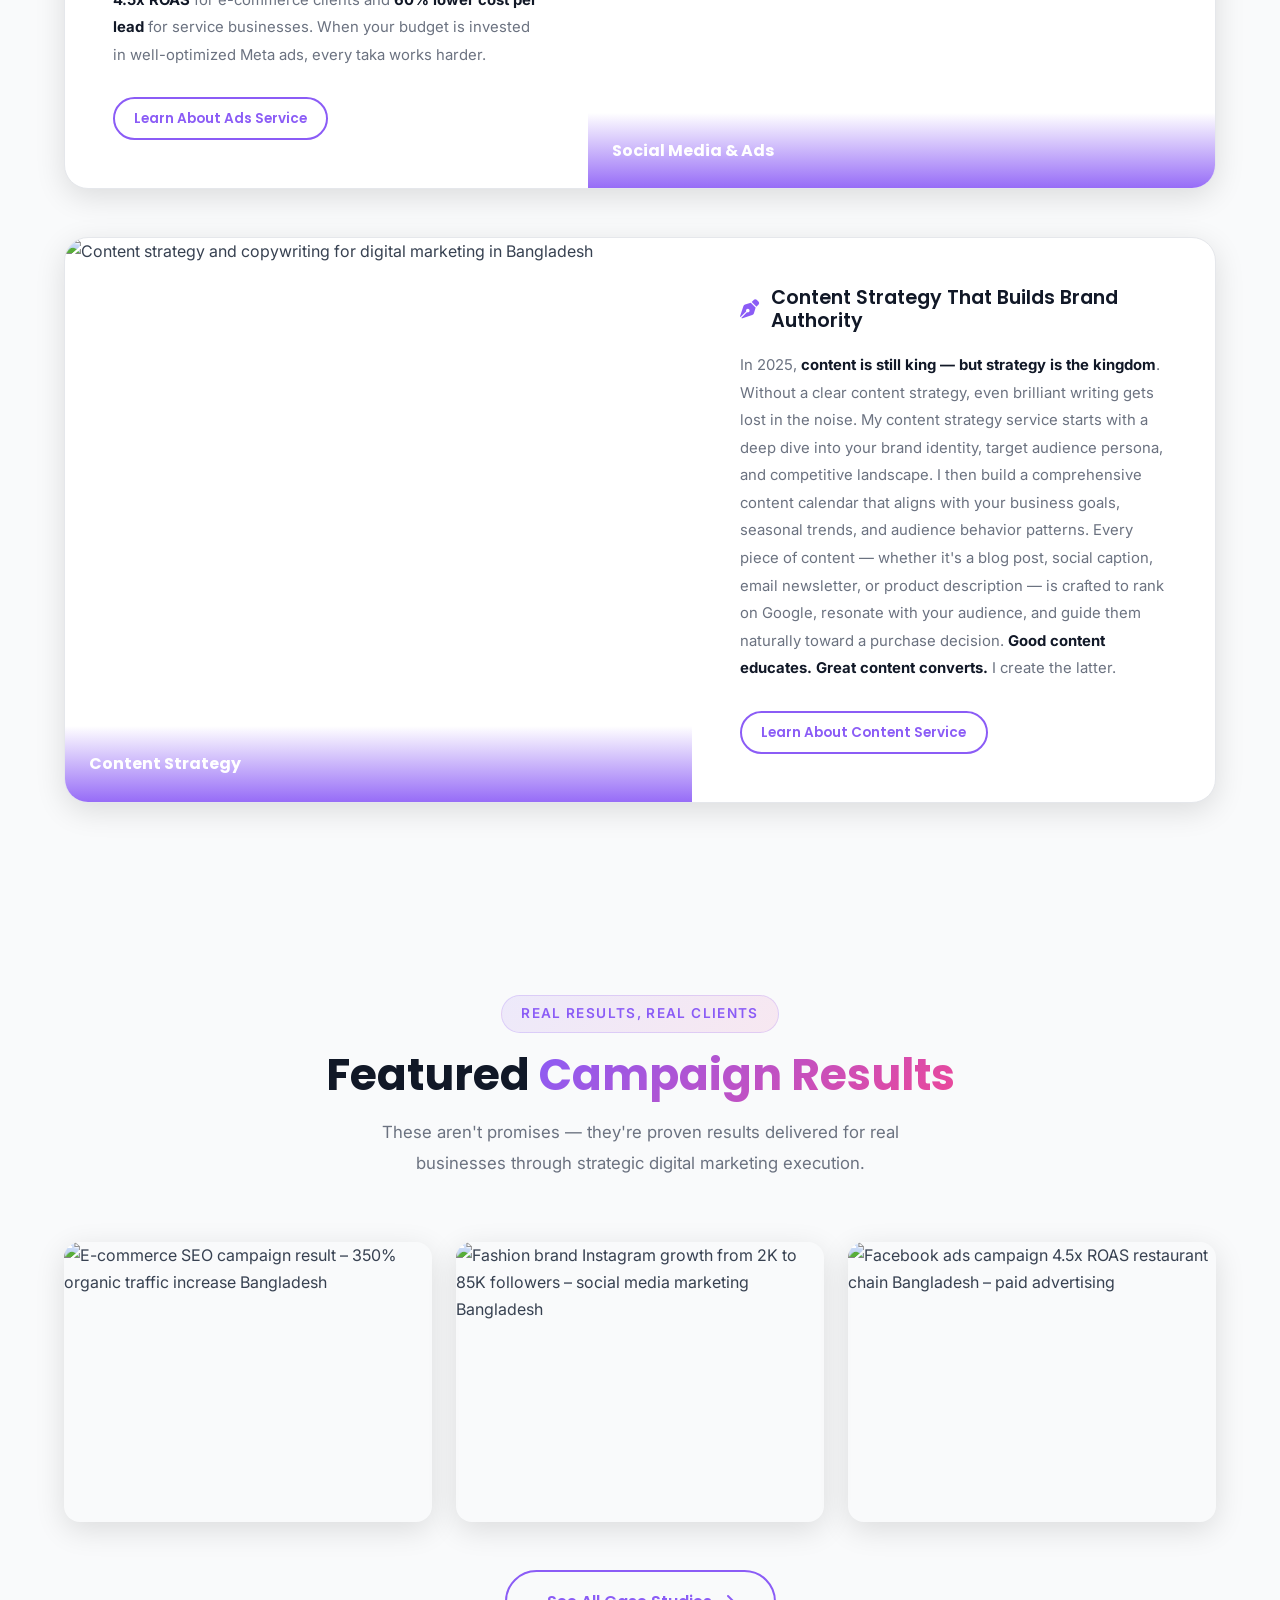
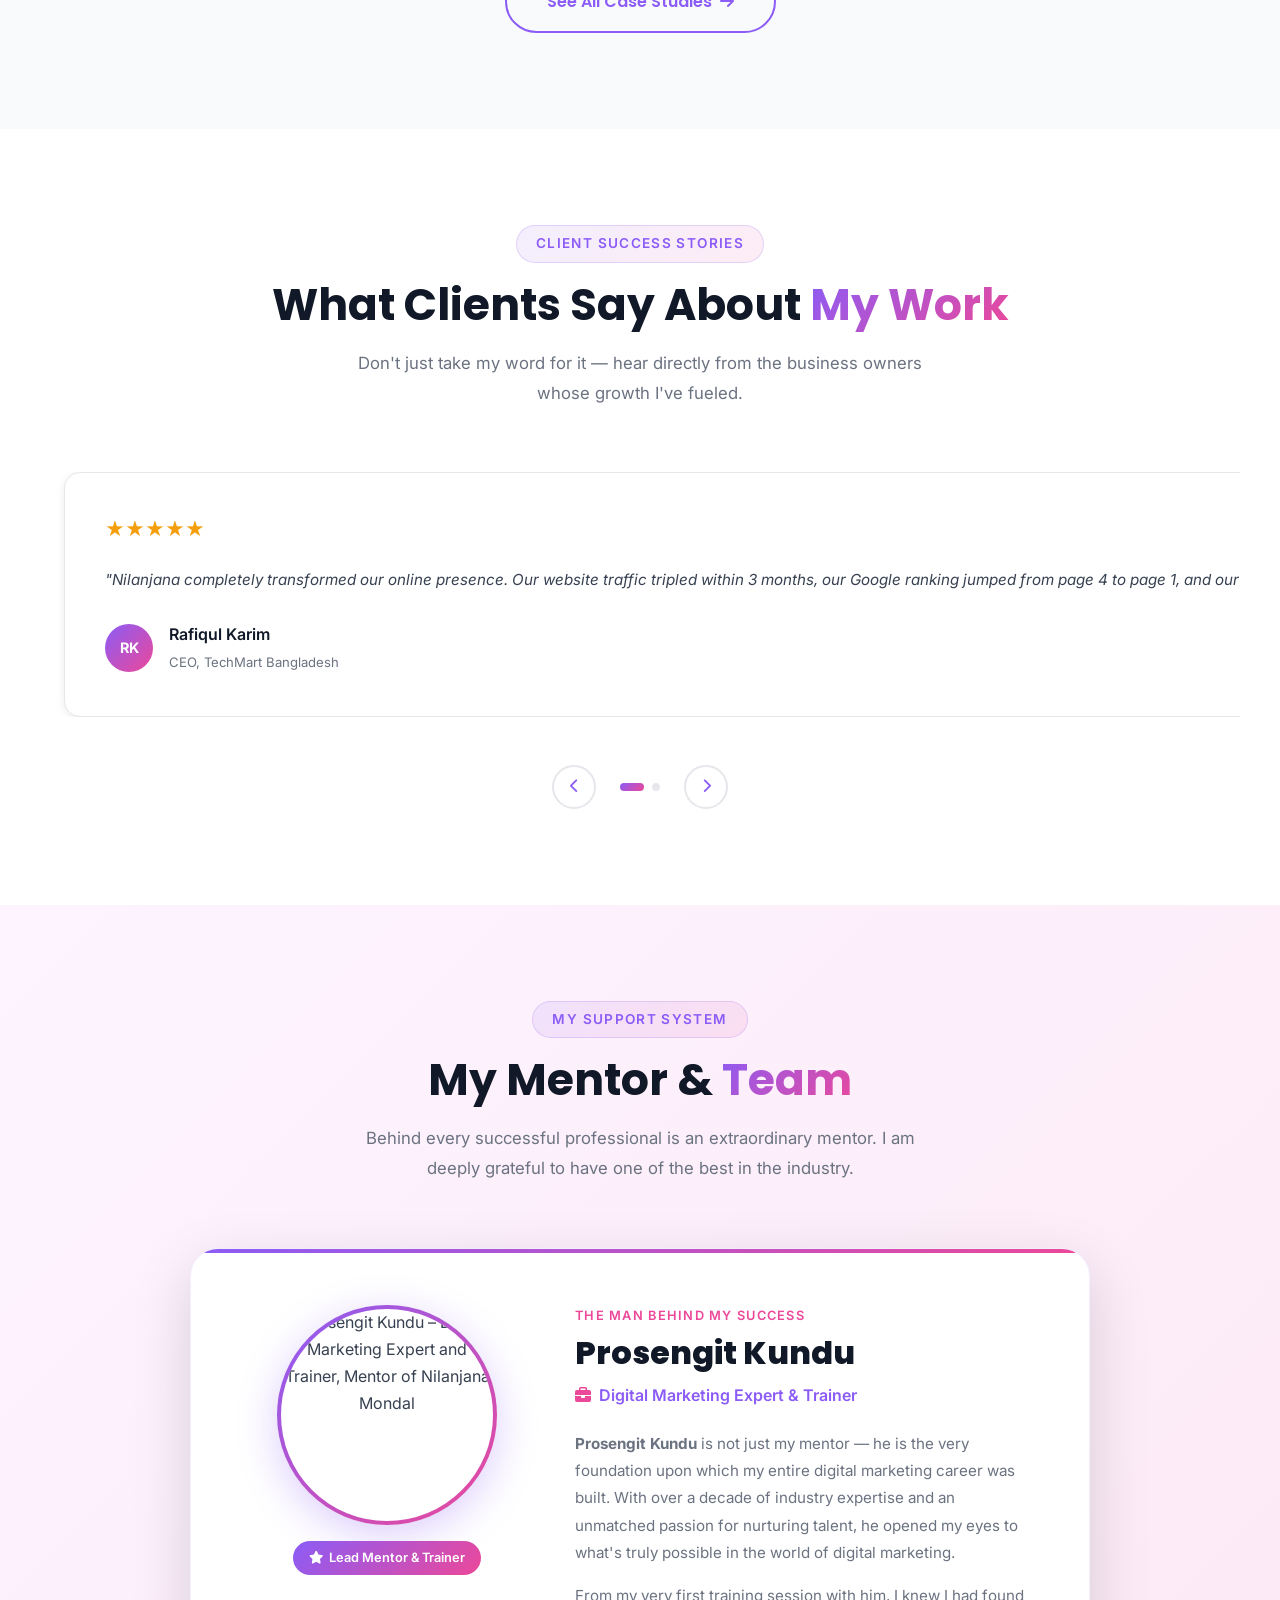
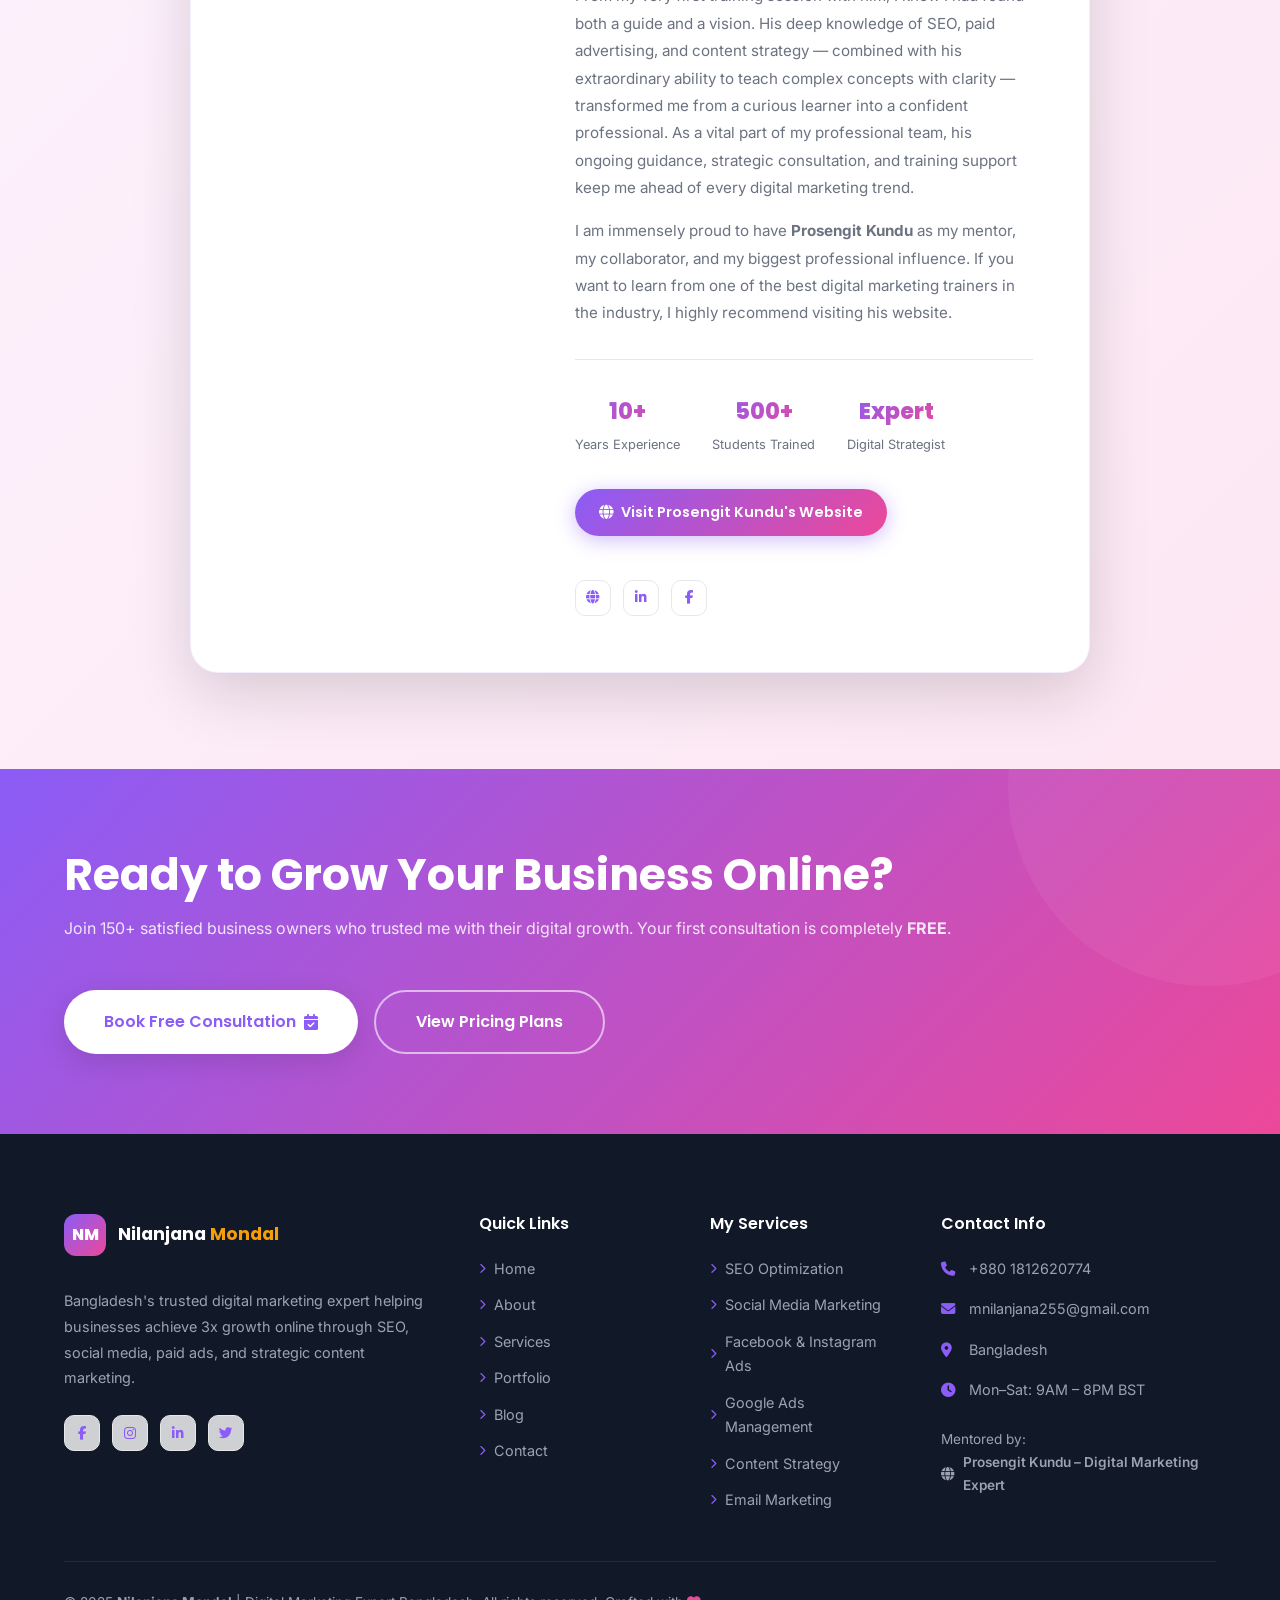
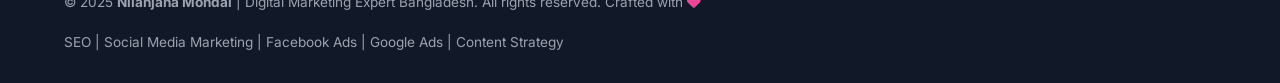
==== commit 7c082cdc: "Update index.html" ====
--- a/index.html
+++ b/index.html
@@ -112,7 +112,7 @@
       <div class="hero-img-ring" aria-hidden="true"></div>
       <div class="hero-img-container">
         <img
-  src="assets/images/profile.jpg"
+  src="assets/images/profile.jpeg"
   alt="Nilanjana Mondal – Digital Marketing Expert Bangladesh"
   class="hero-img"
   loading="eager"
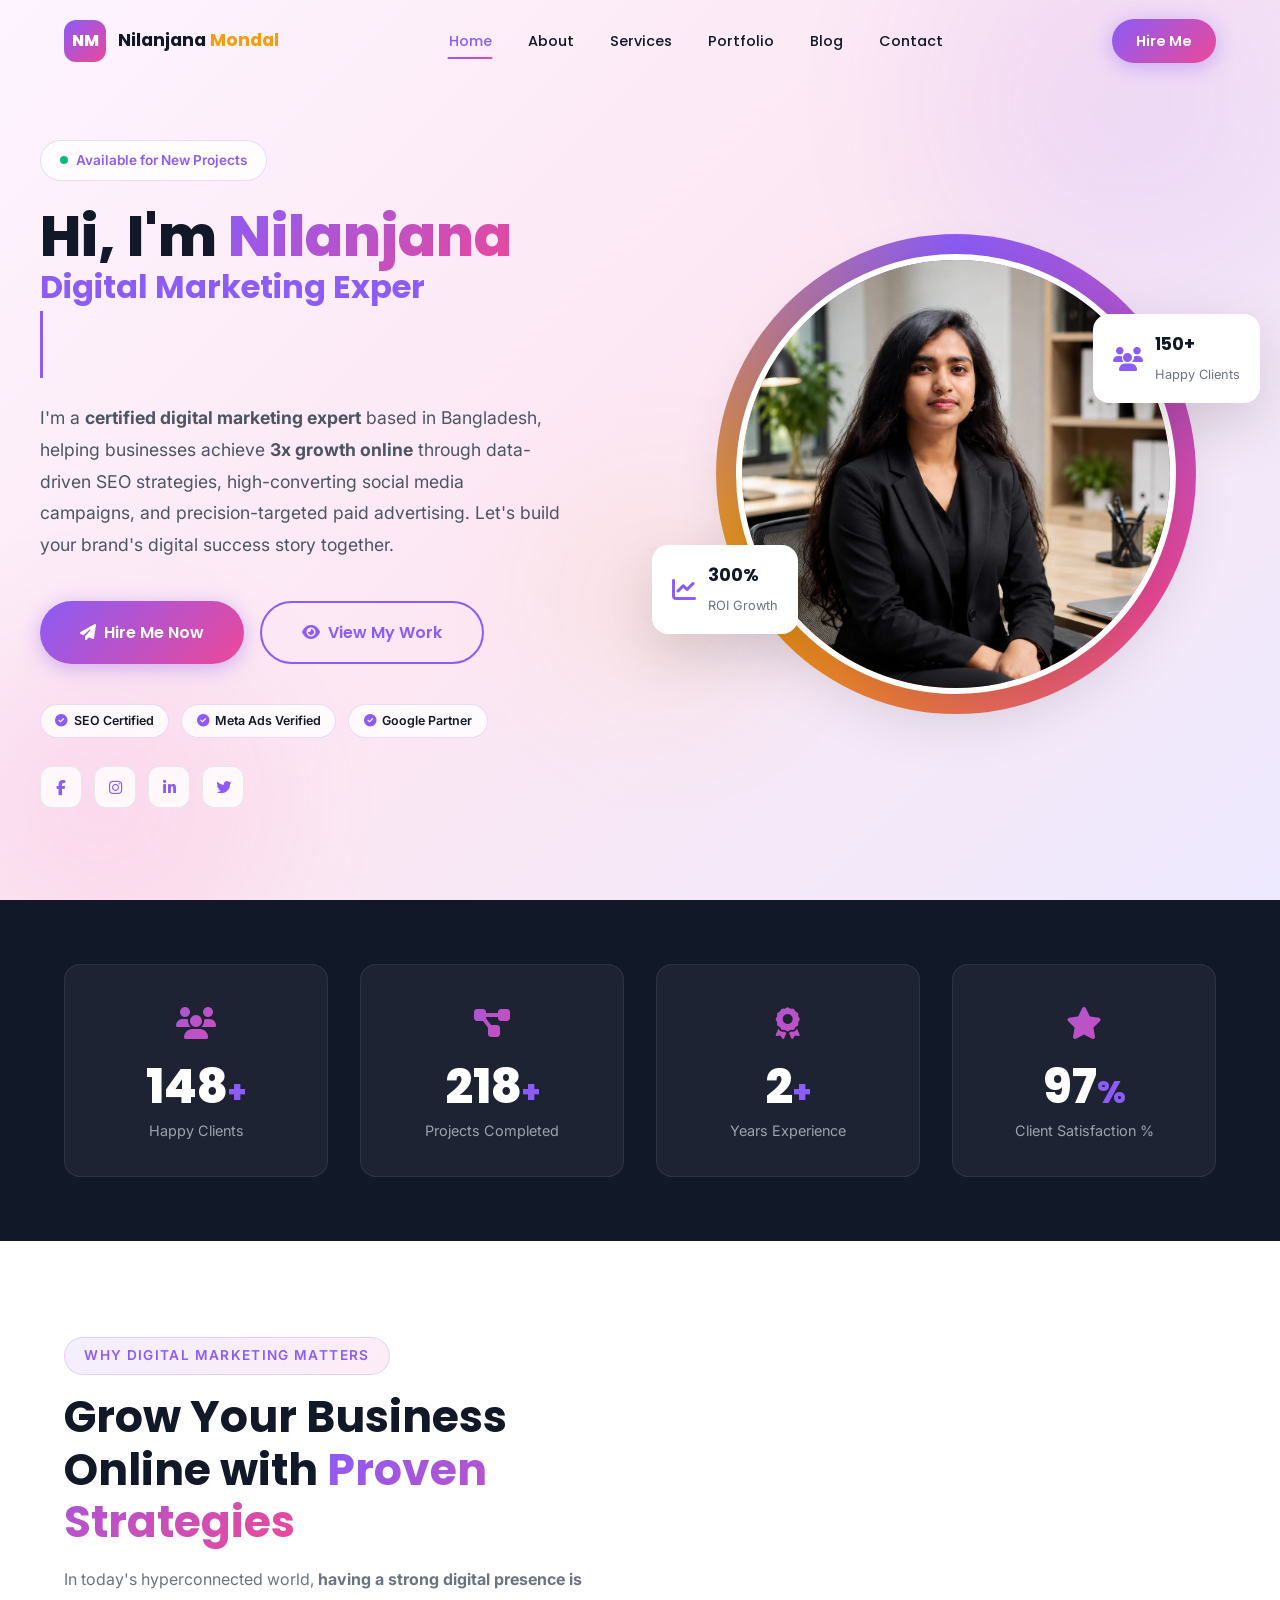
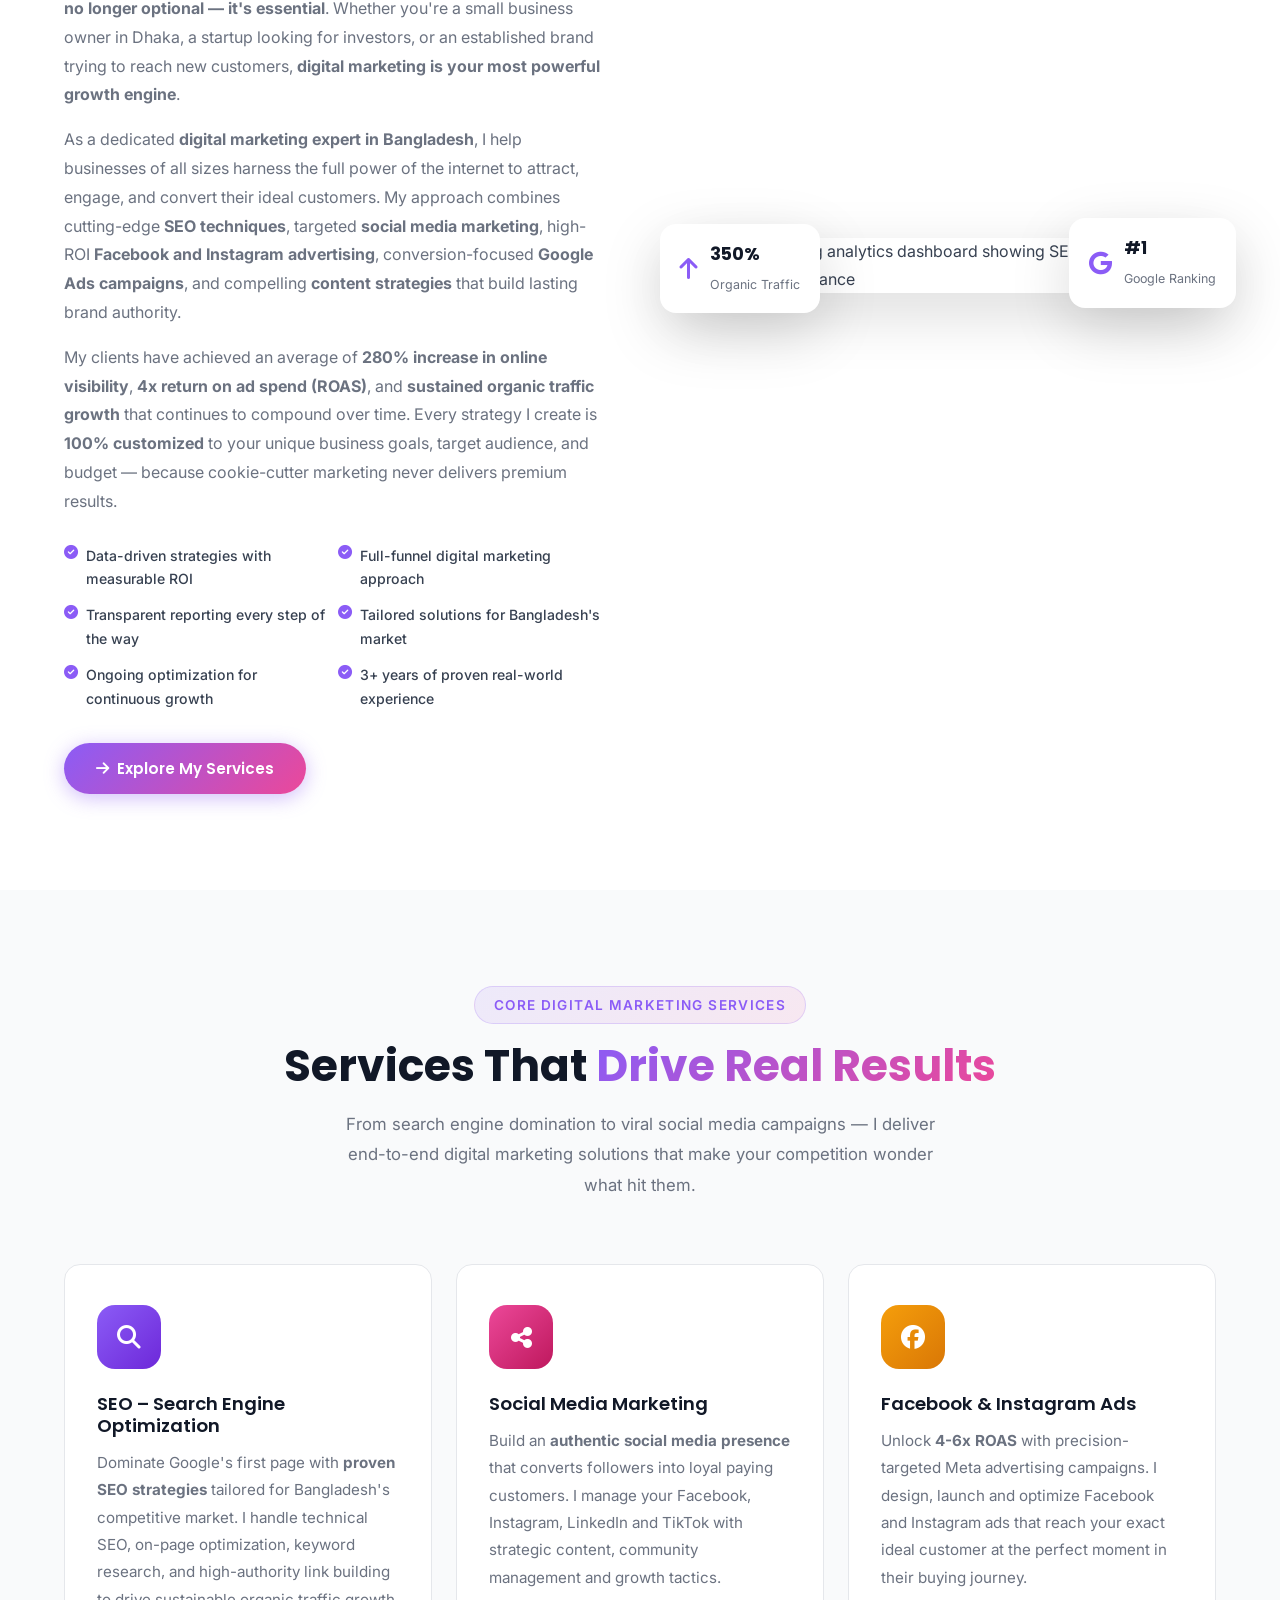
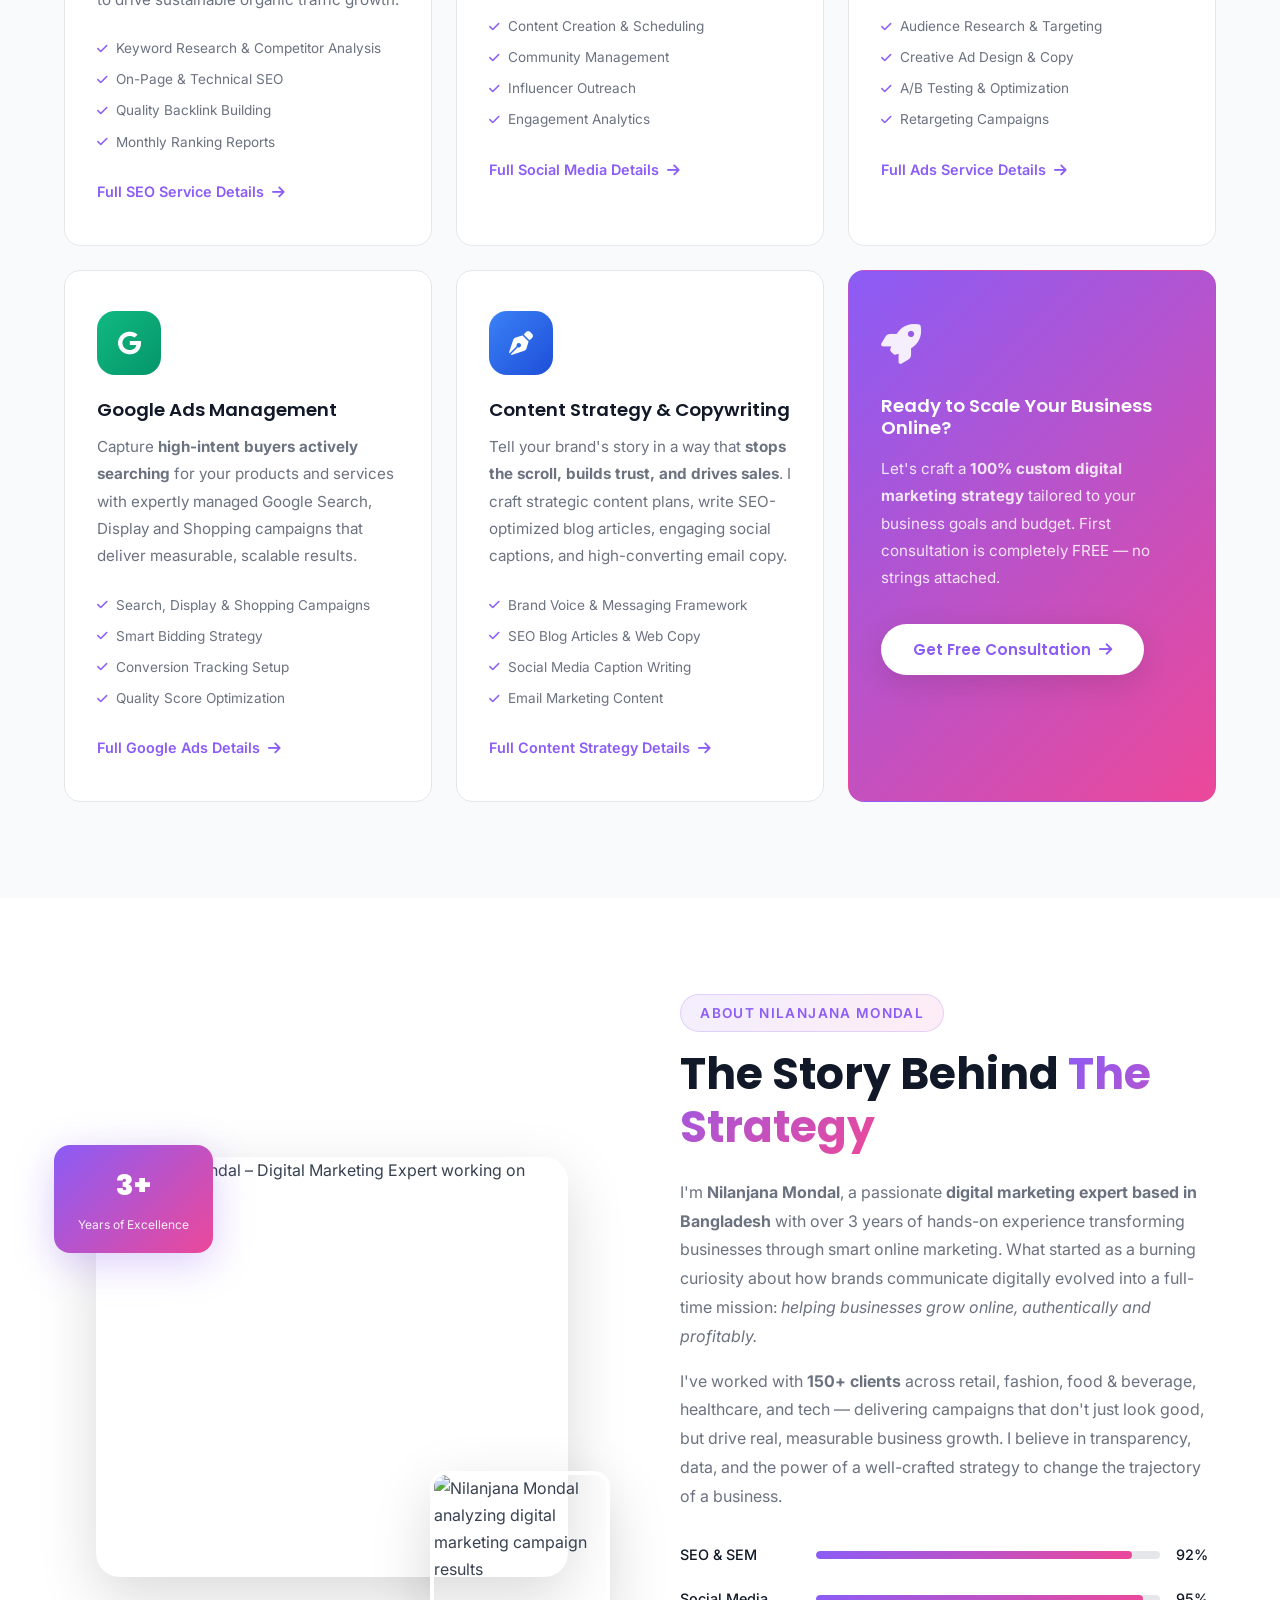
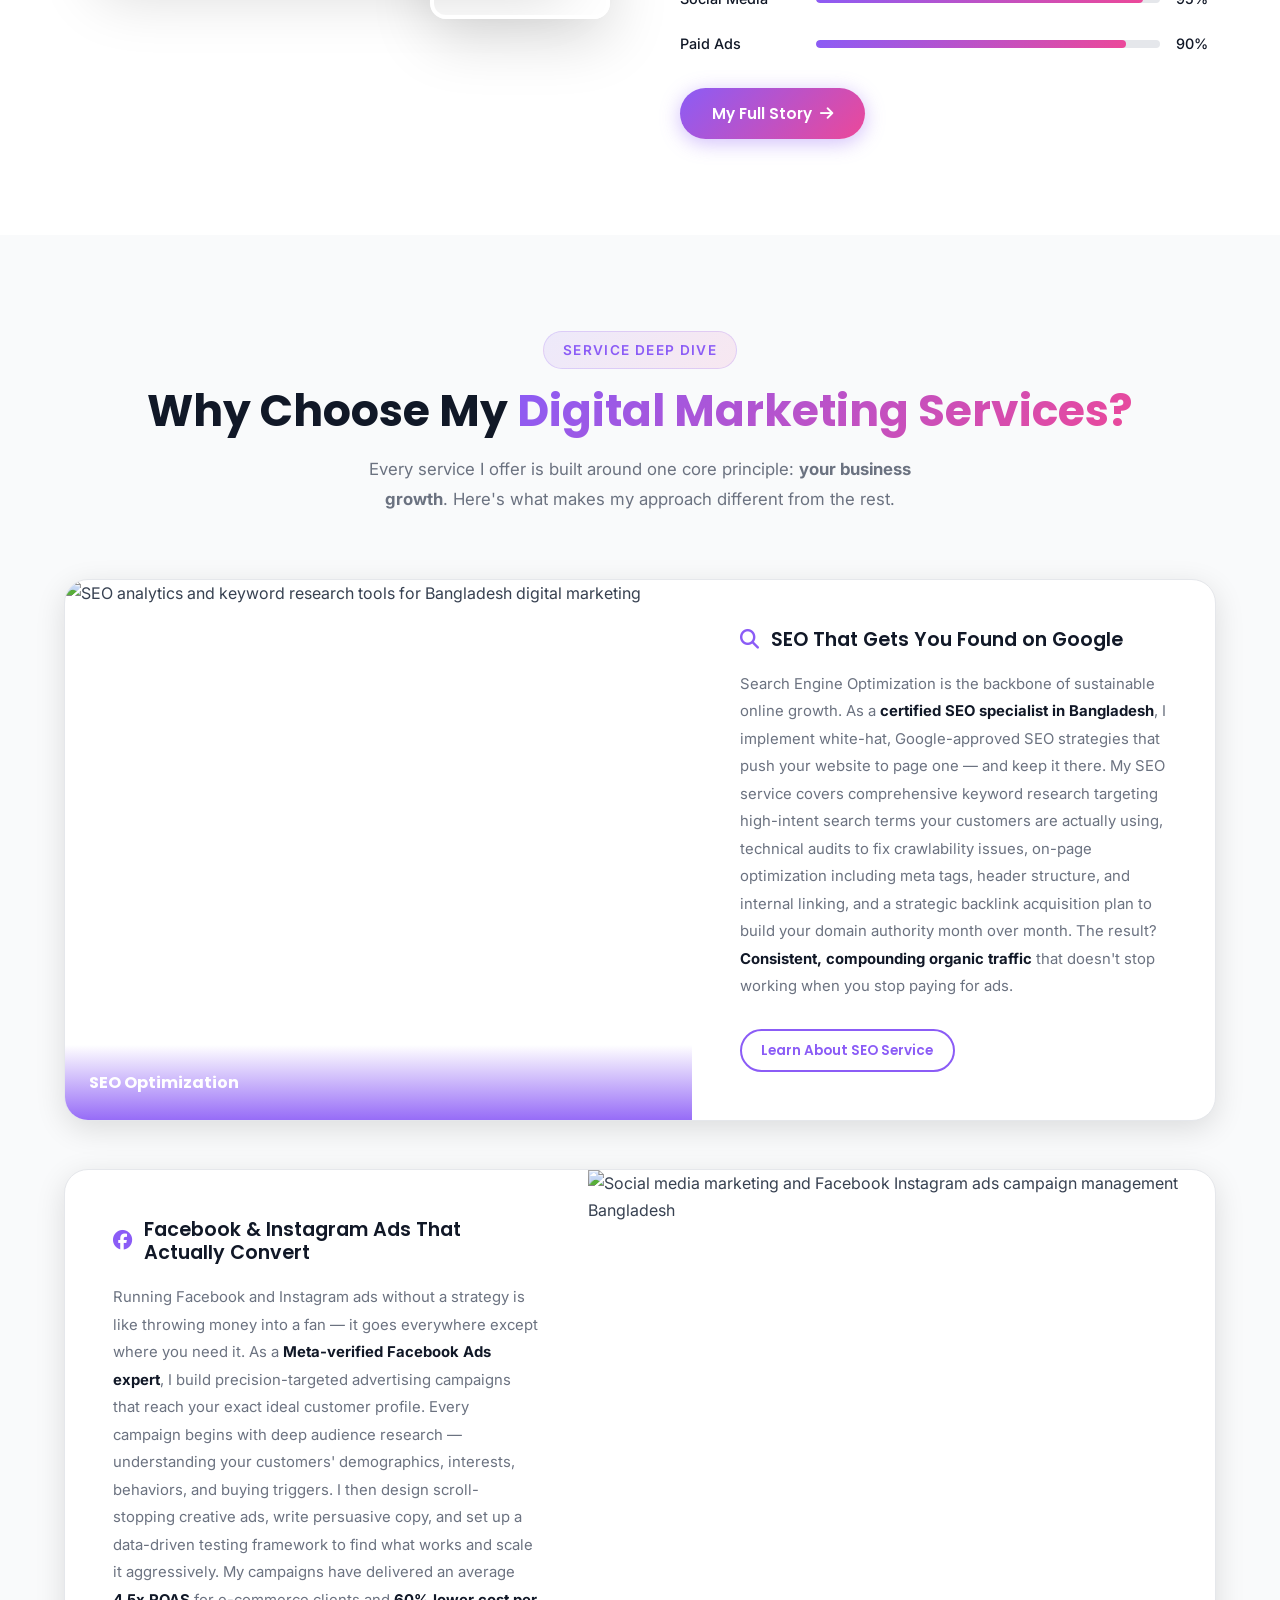
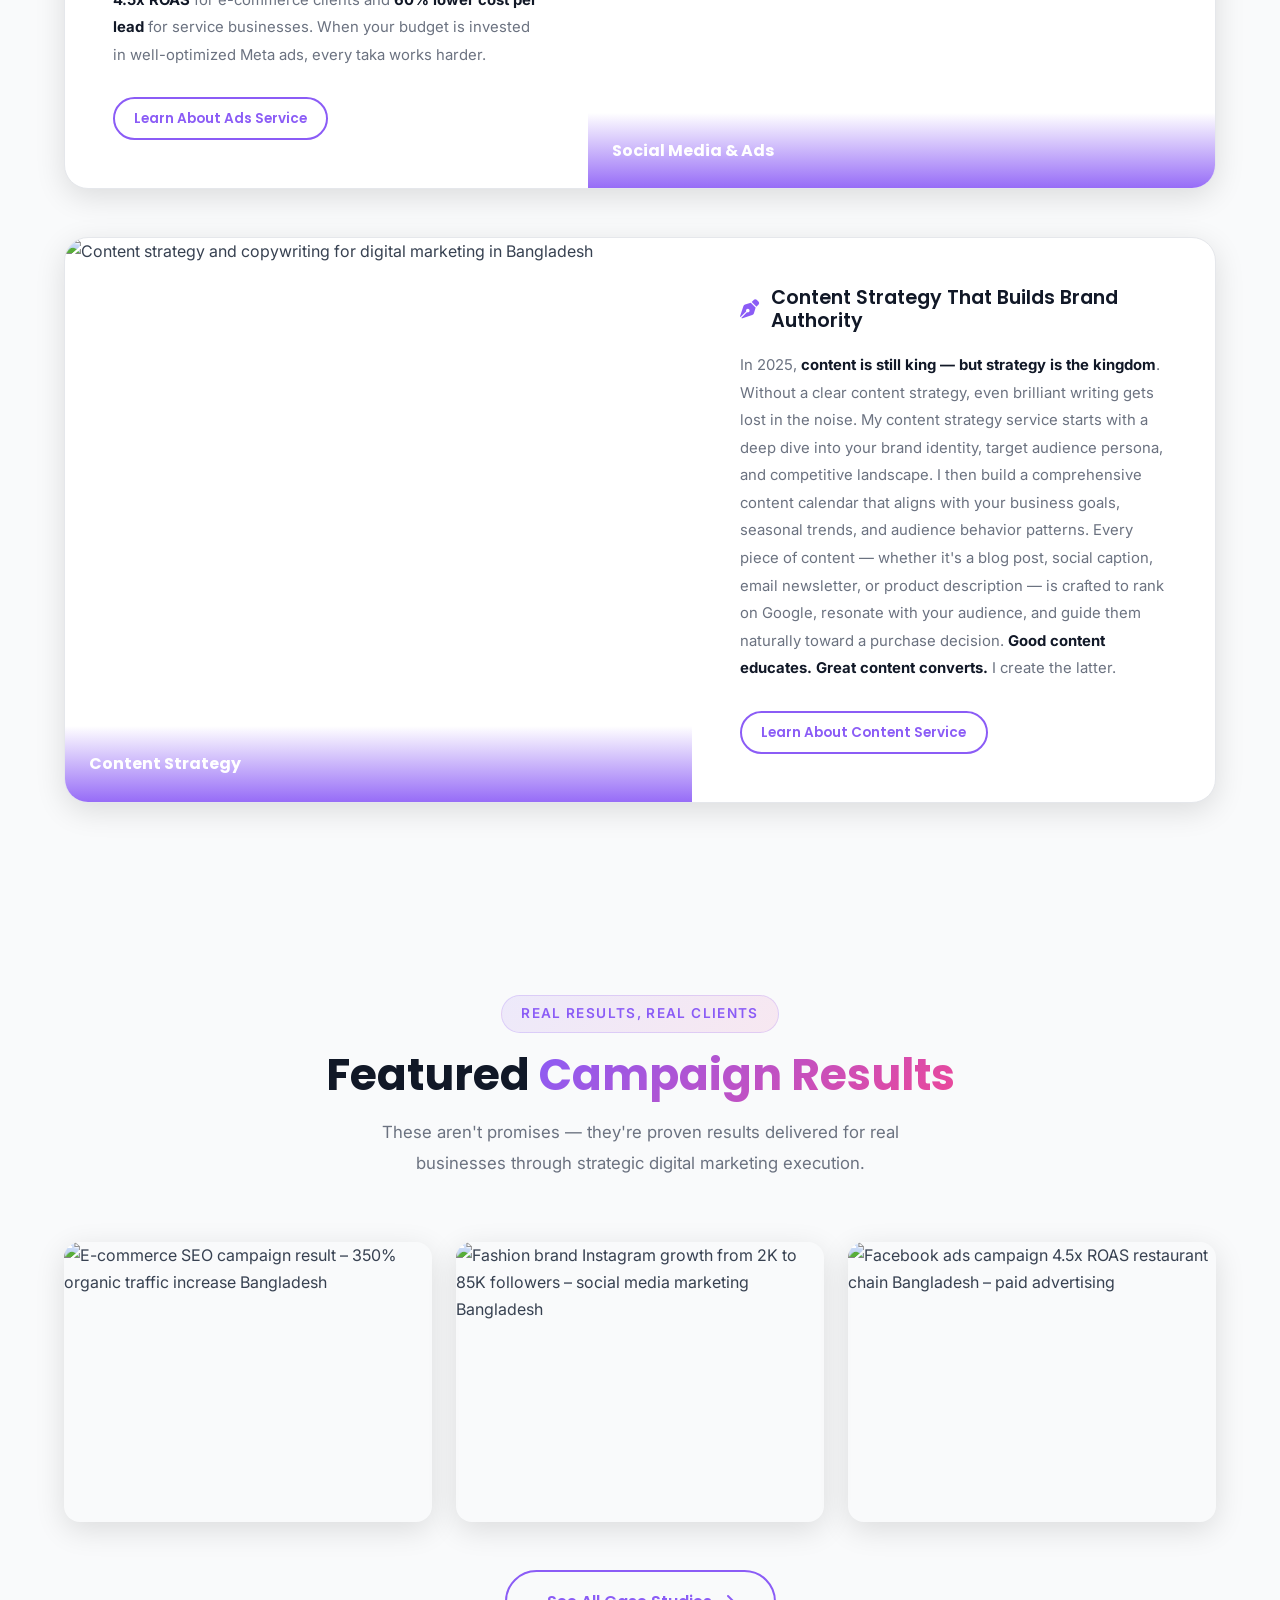
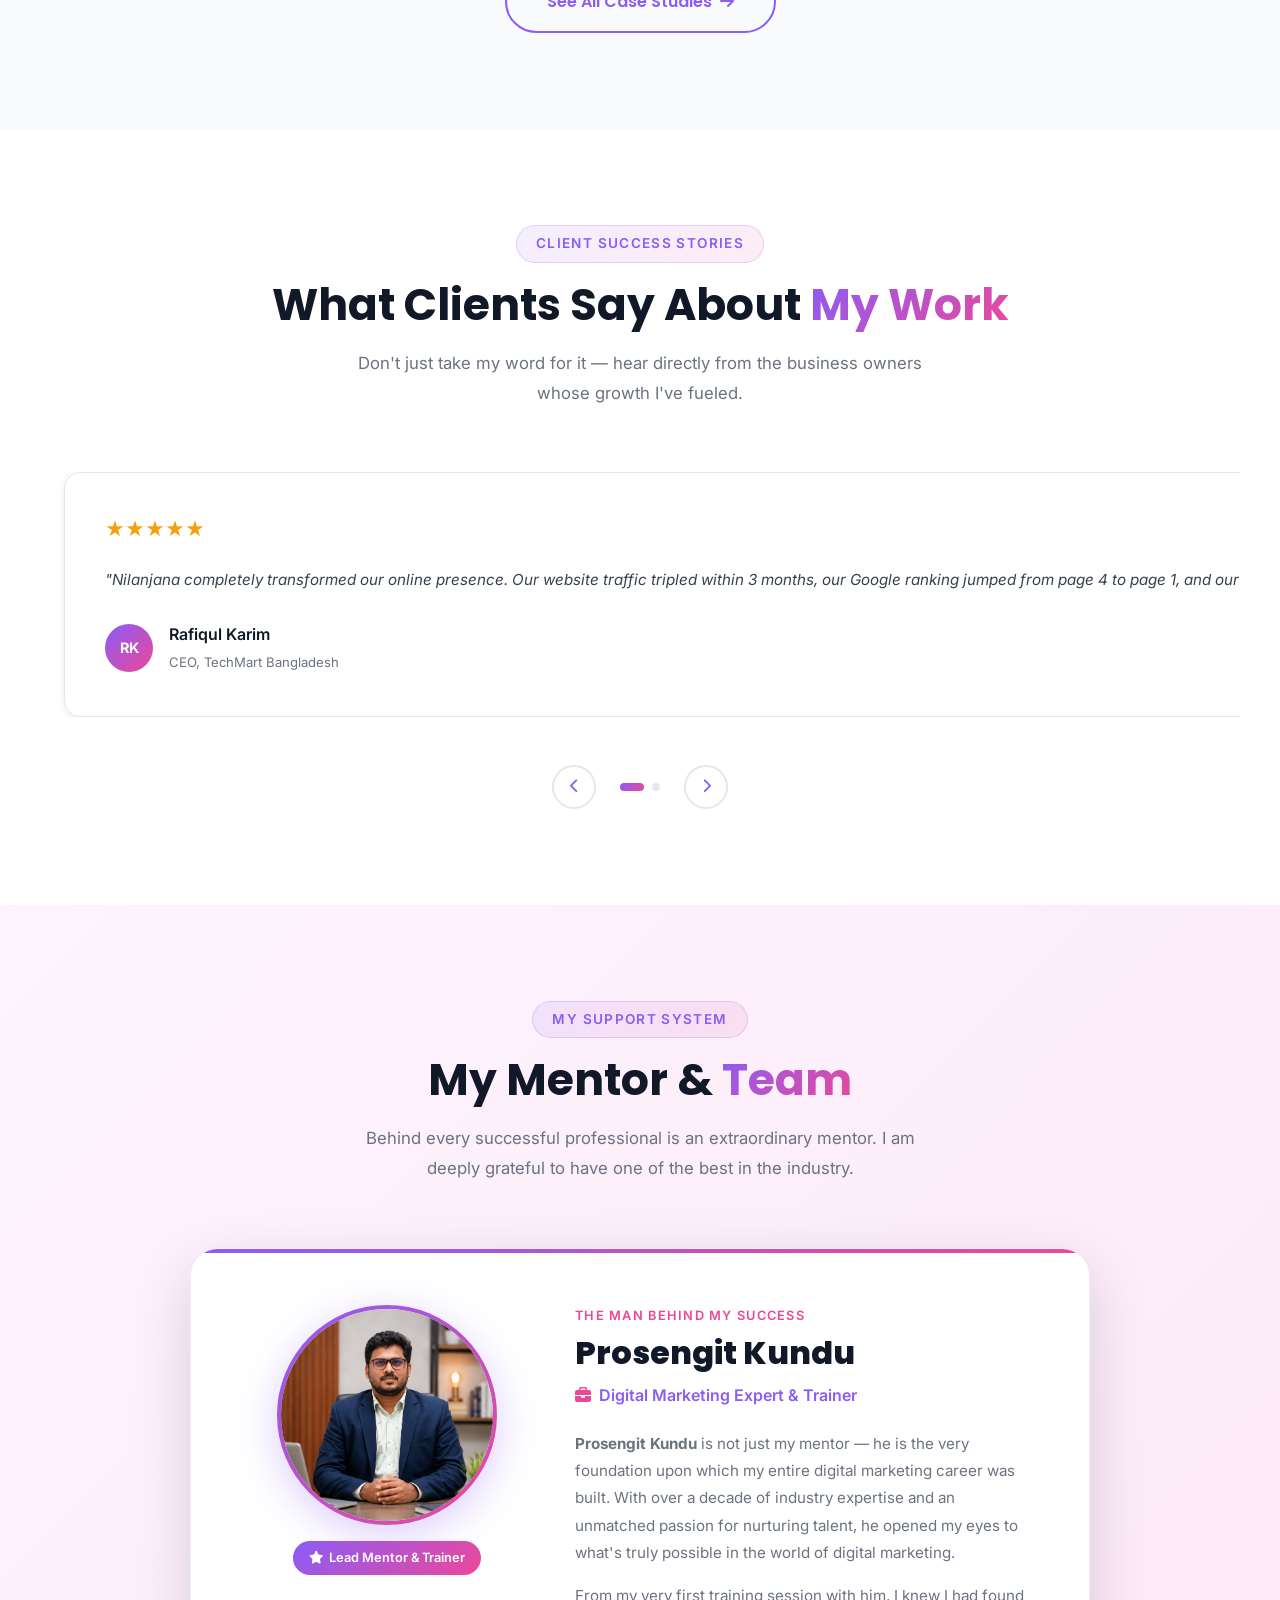
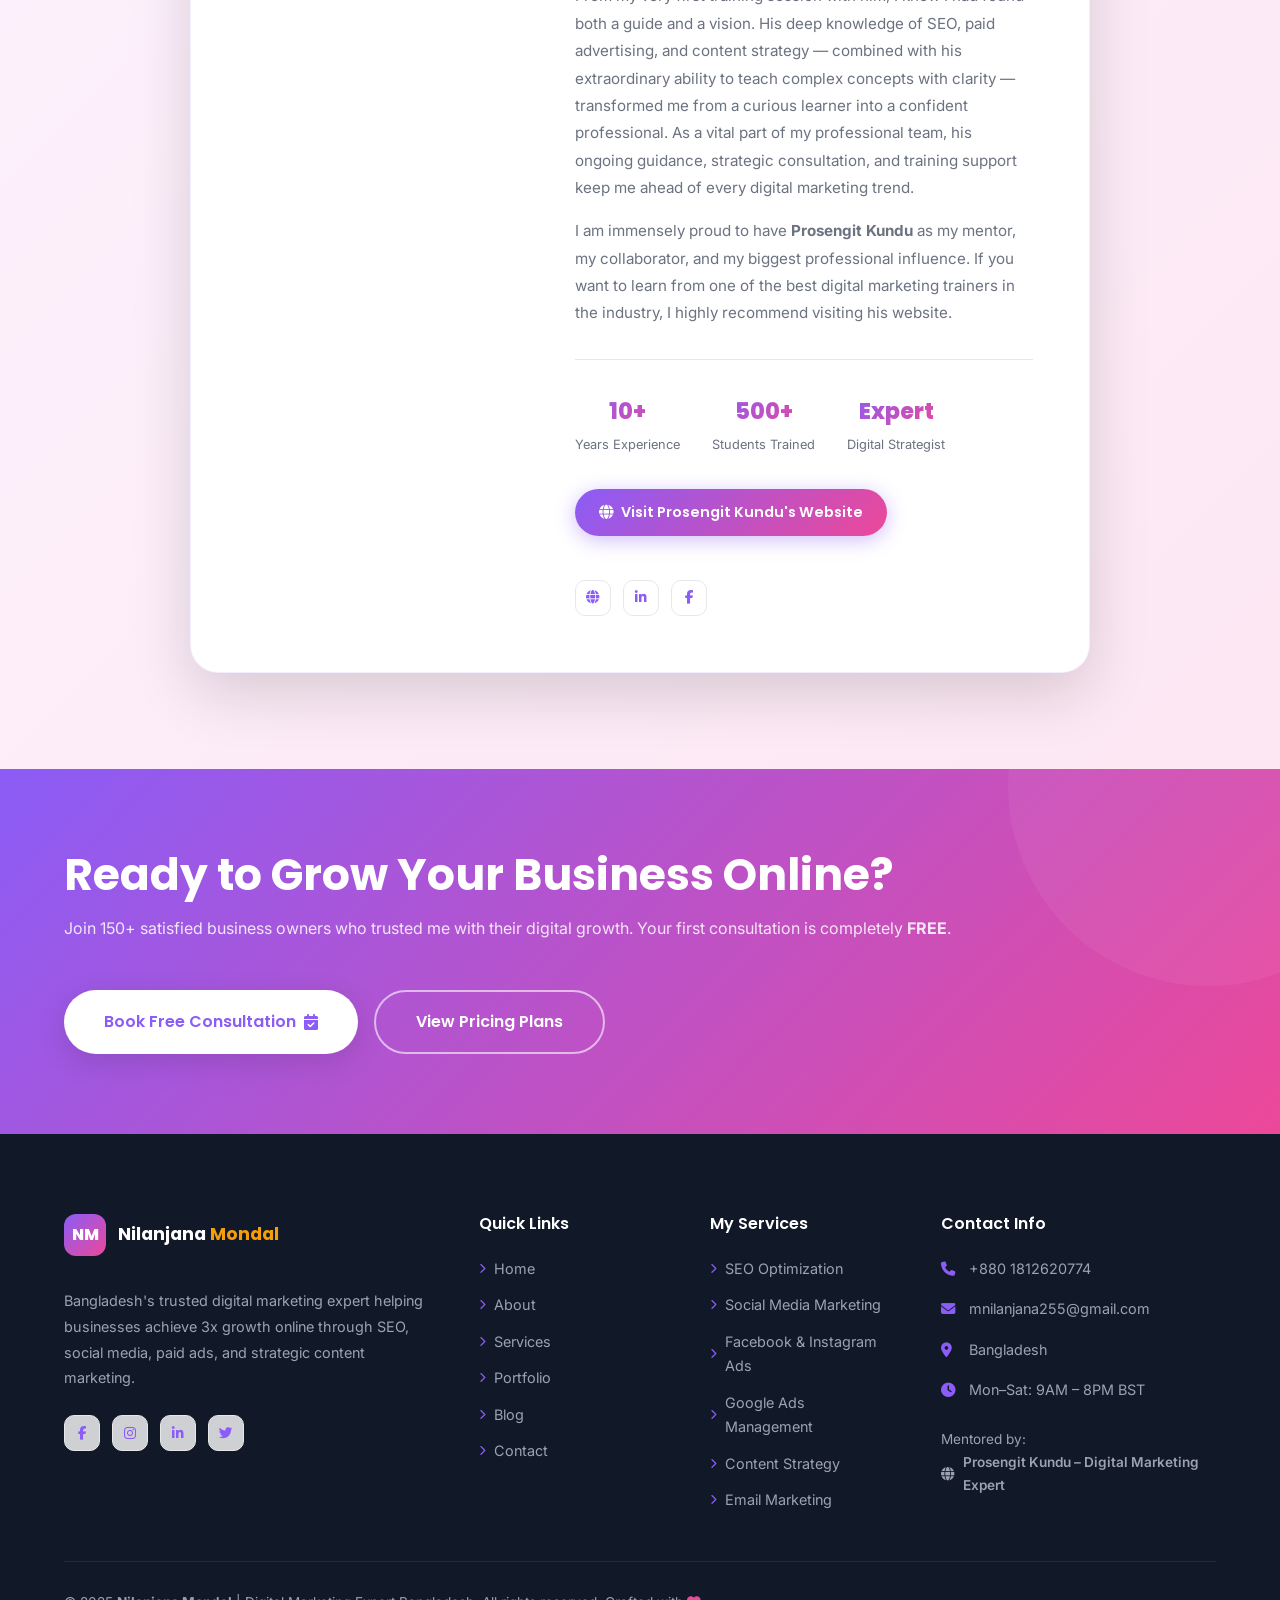
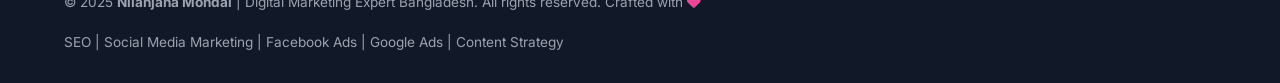
==== commit d85624bd: "photo change" ====
--- a/index.html
+++ b/index.html
@@ -498,8 +498,10 @@
         <div class="mentor-img-wrap">
           <div class="mentor-img-circle">
             <img
-              src="https://images.pexels.com/photos/35977198/pexels-photo-35977198.jpeg?auto=compress&cs=tinysrgb&fit=crop&h=600&w=600"
-              alt="Prosengit Kundu – Digital Marketing Expert and Trainer, Mentor of Nilanjana Mondal"
+  src="assets/images/mentor.jpeg"
+  alt="Prosengit Kundu – Digital Marketing Expert and Trainer, Mentor of Nilanjana Mondal"
+  loading="lazy"
+/>
               loading="lazy"
             />
           </div>
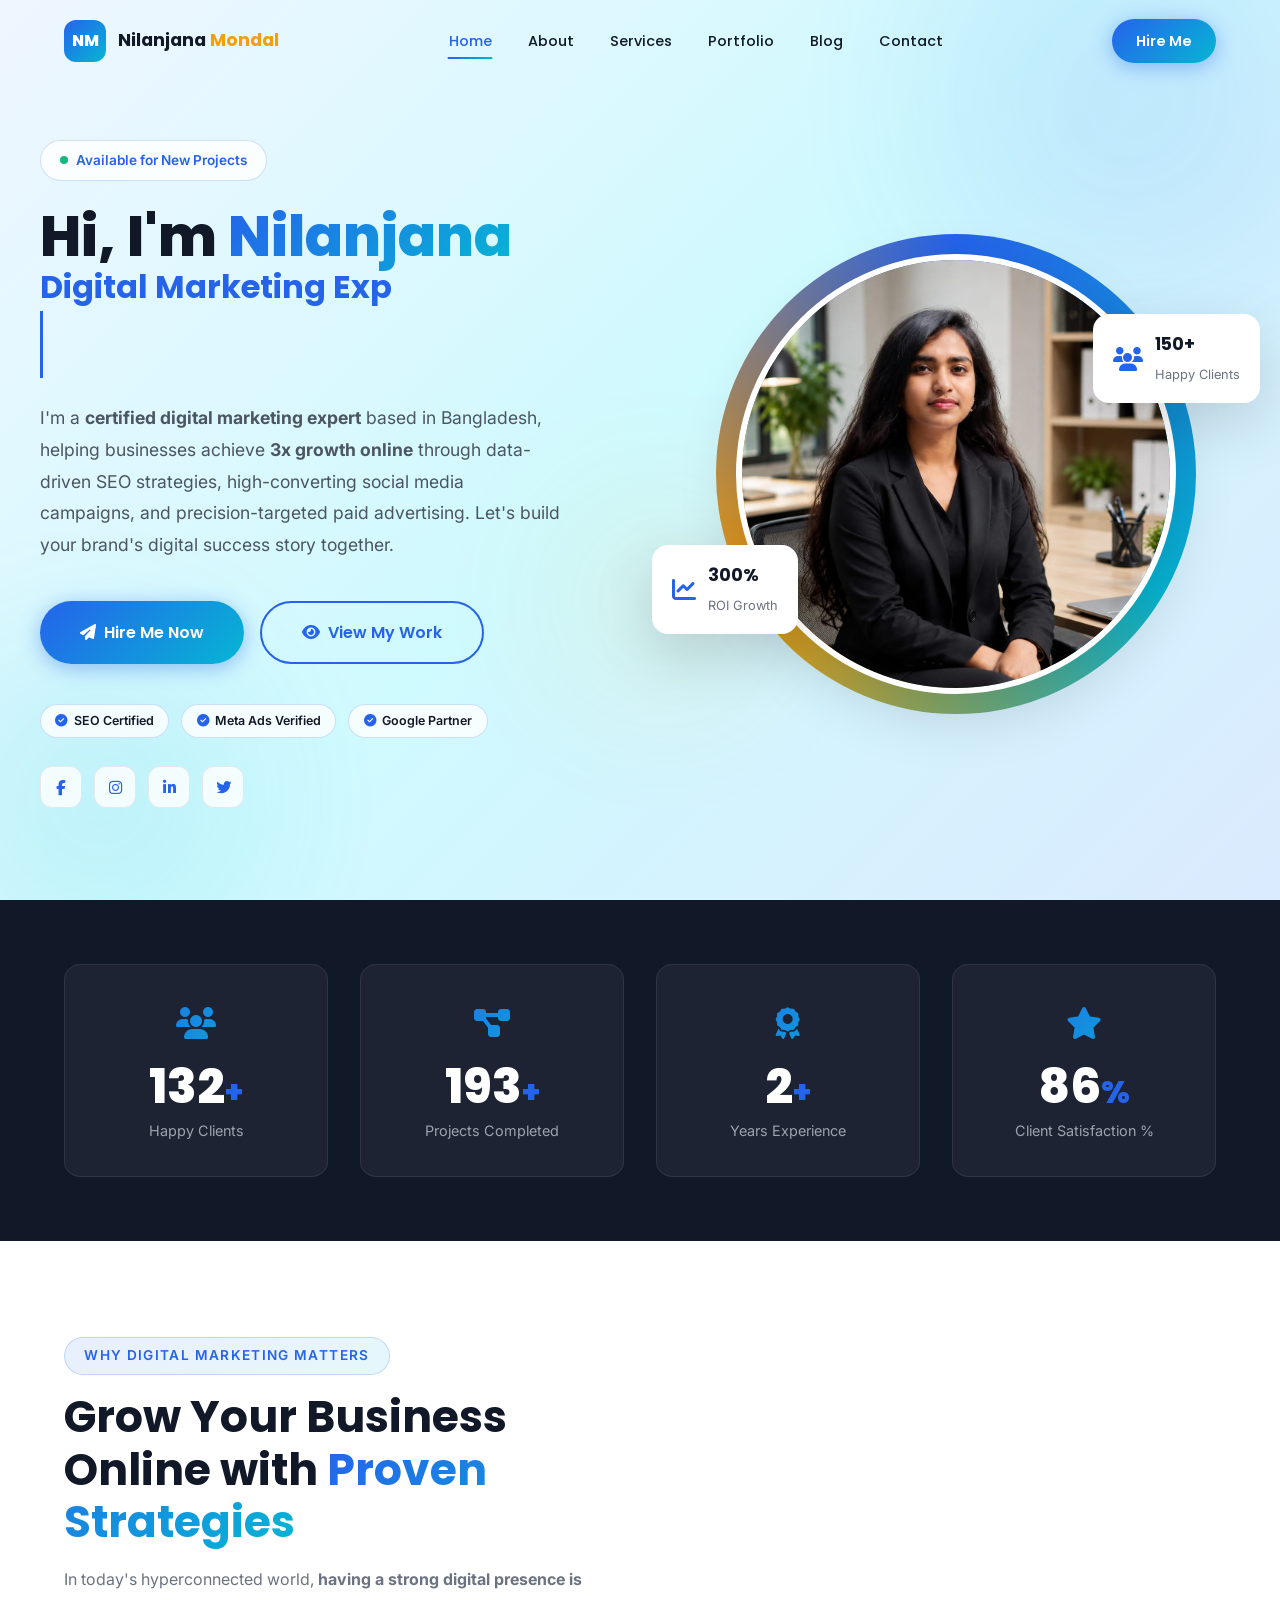
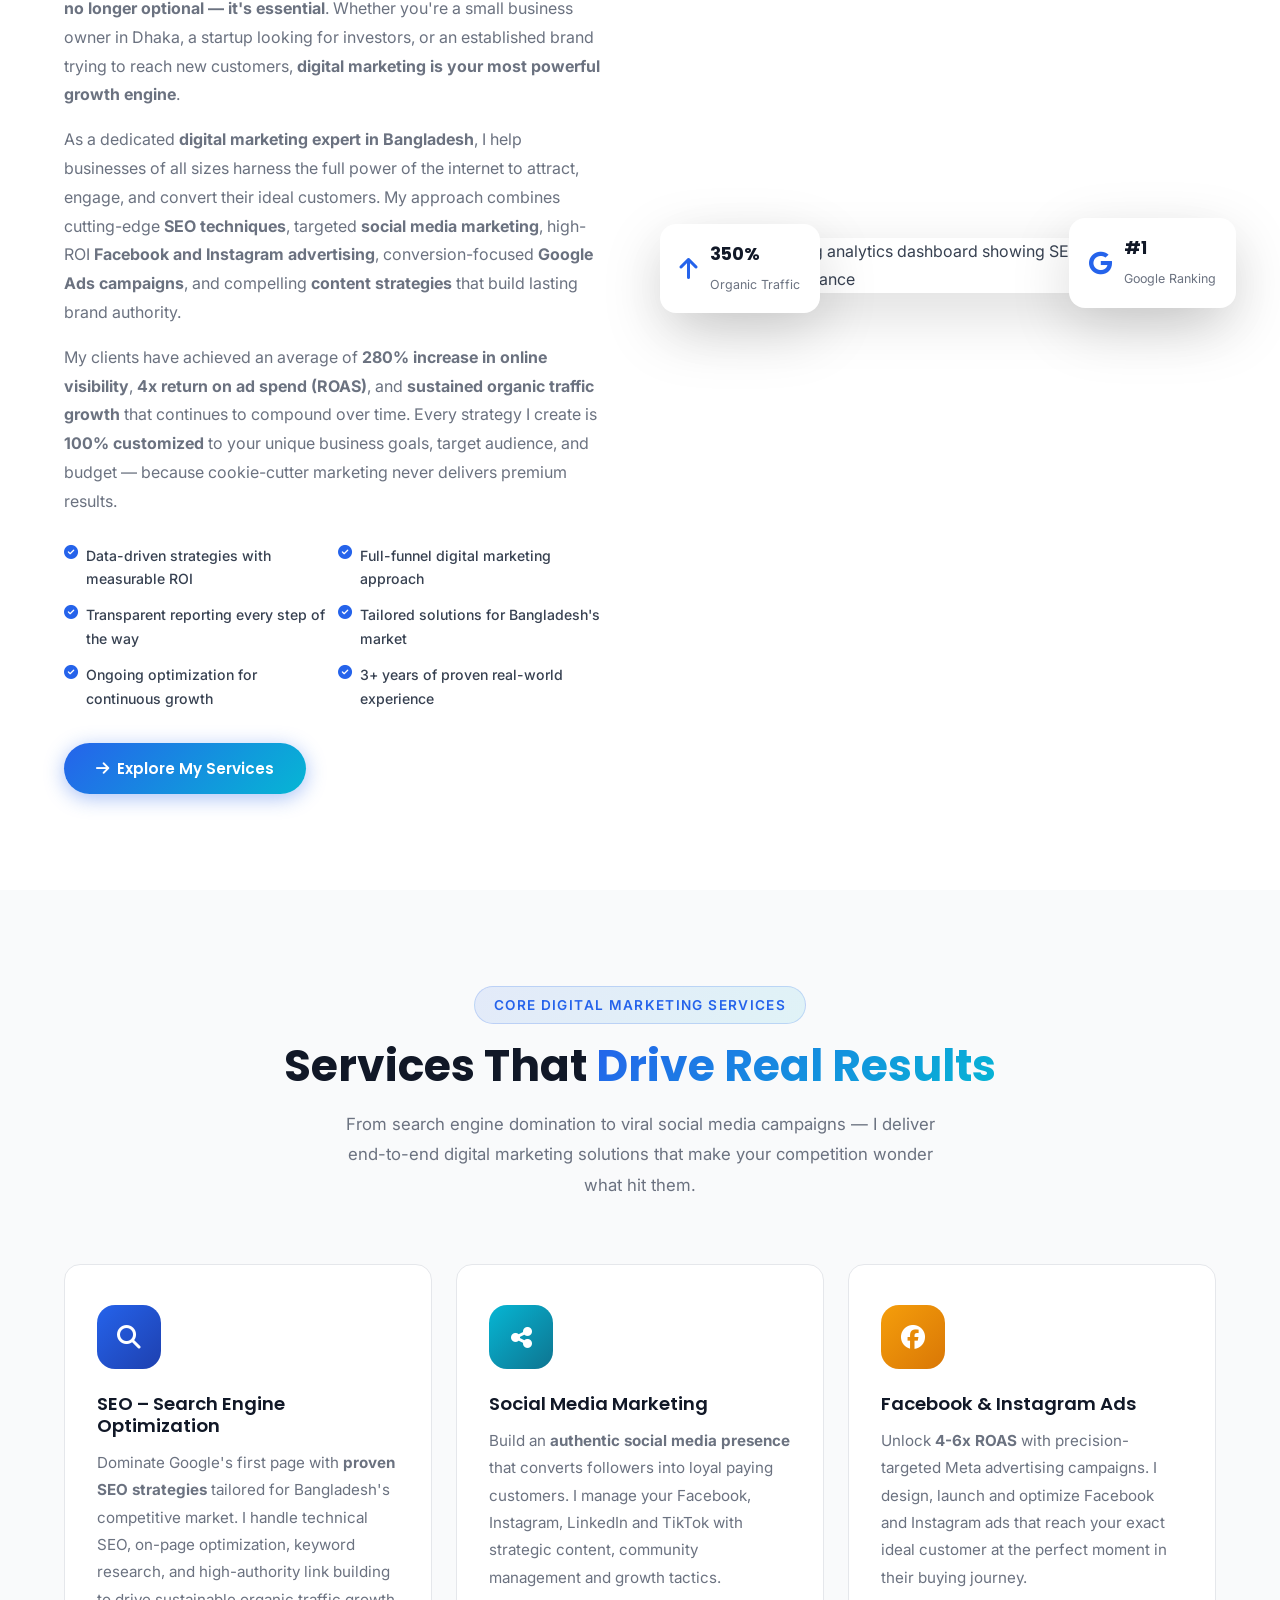
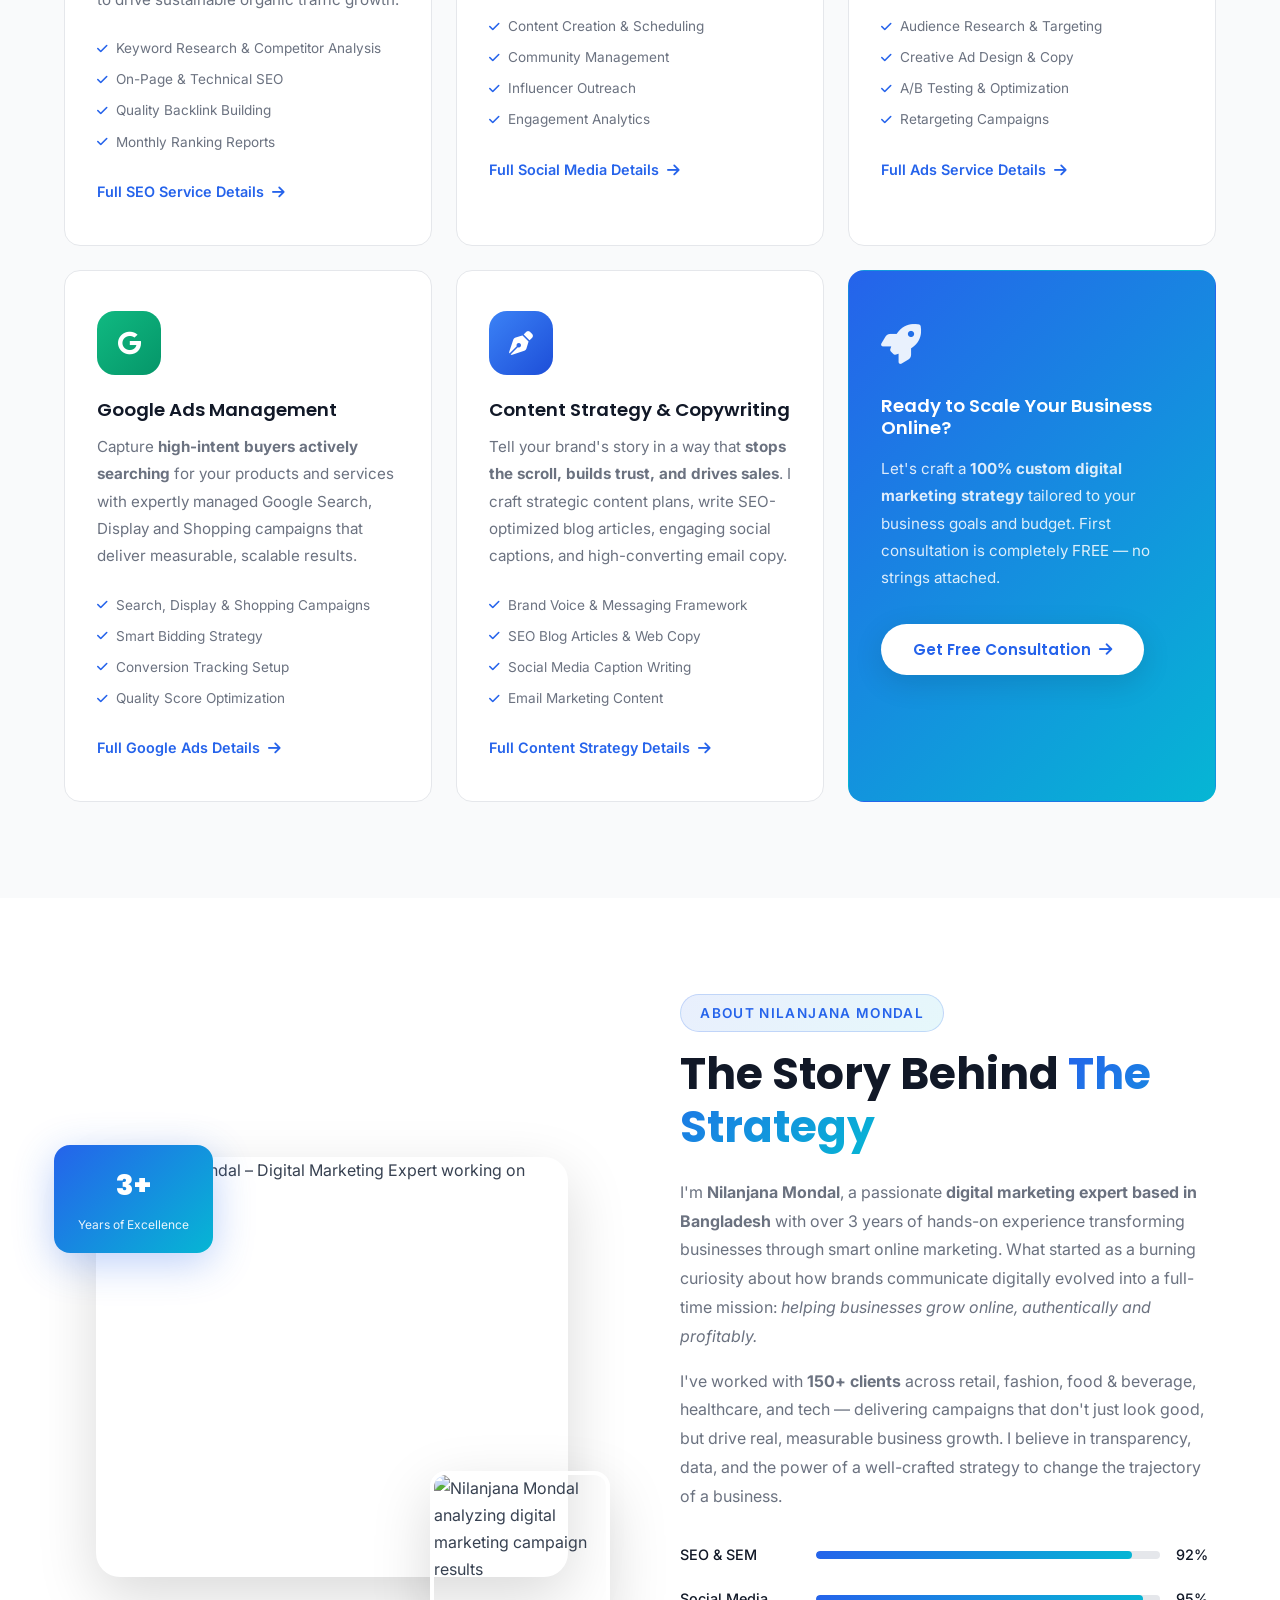
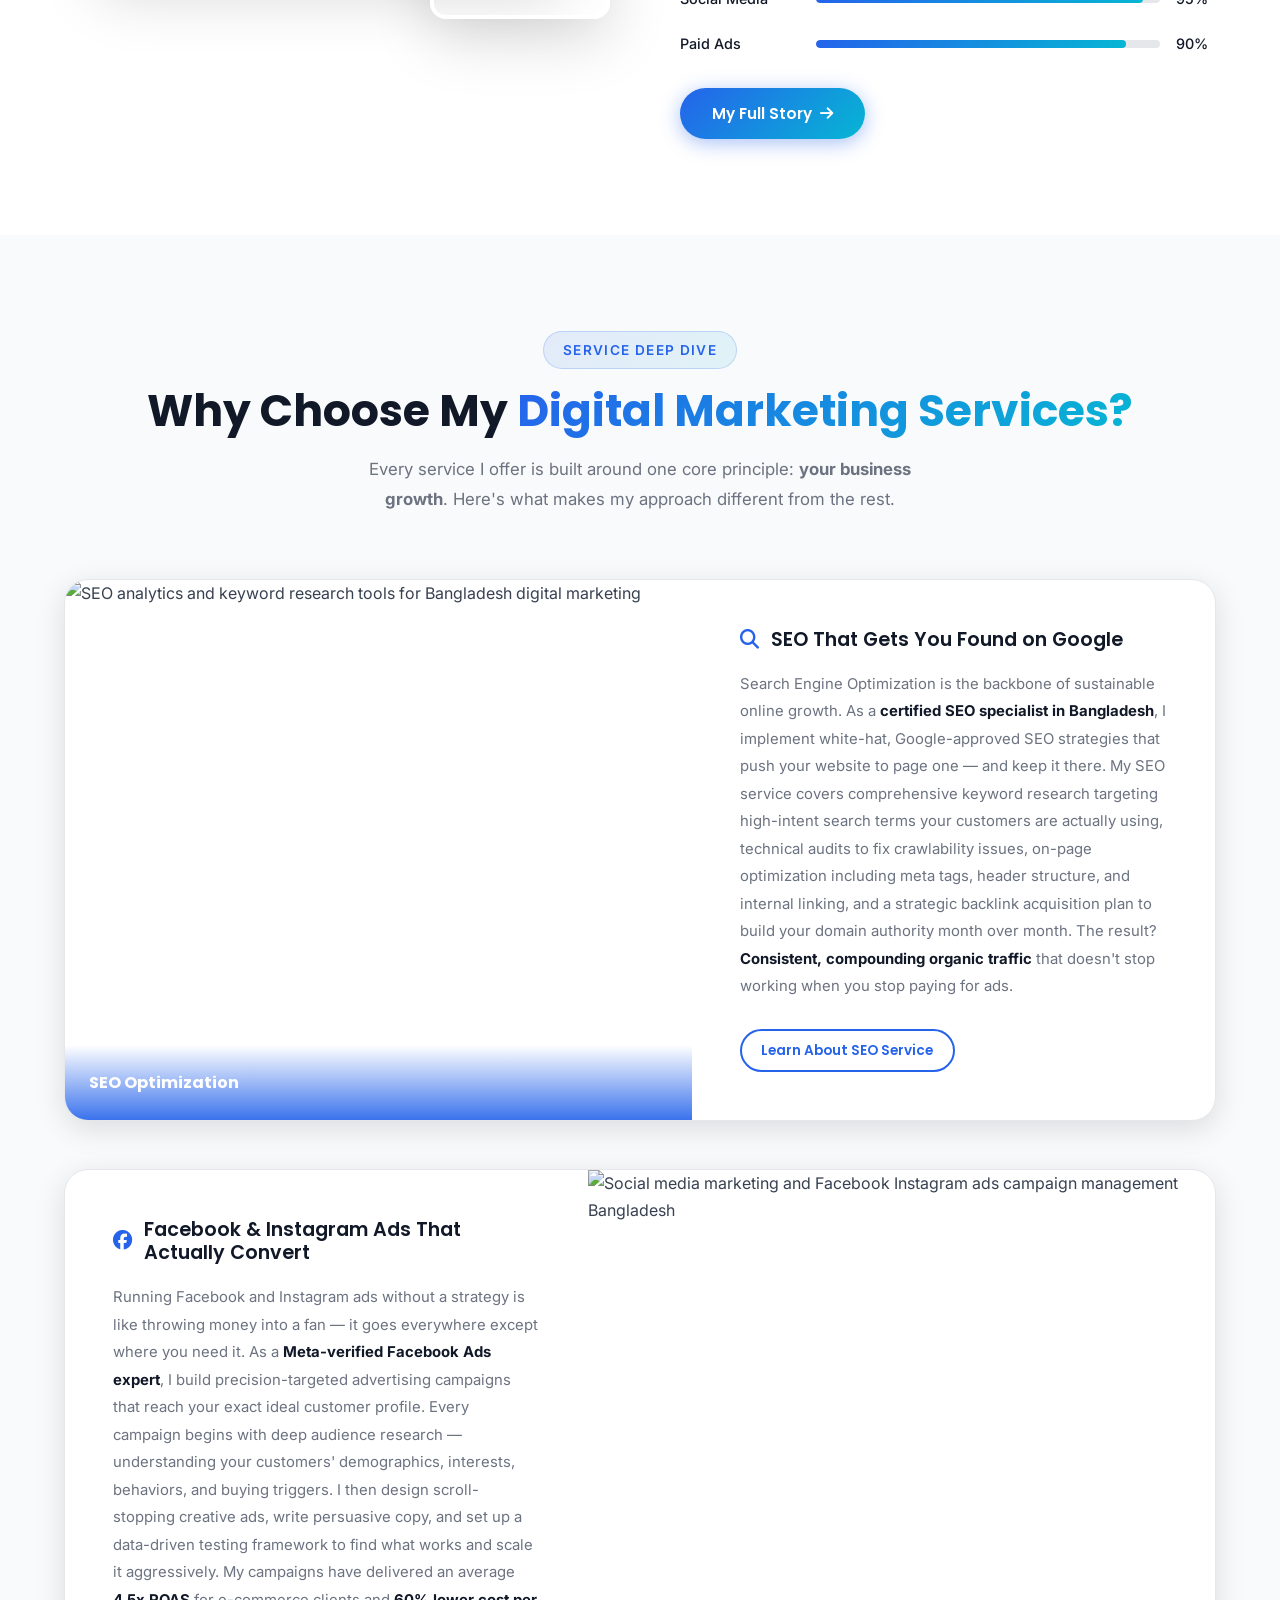
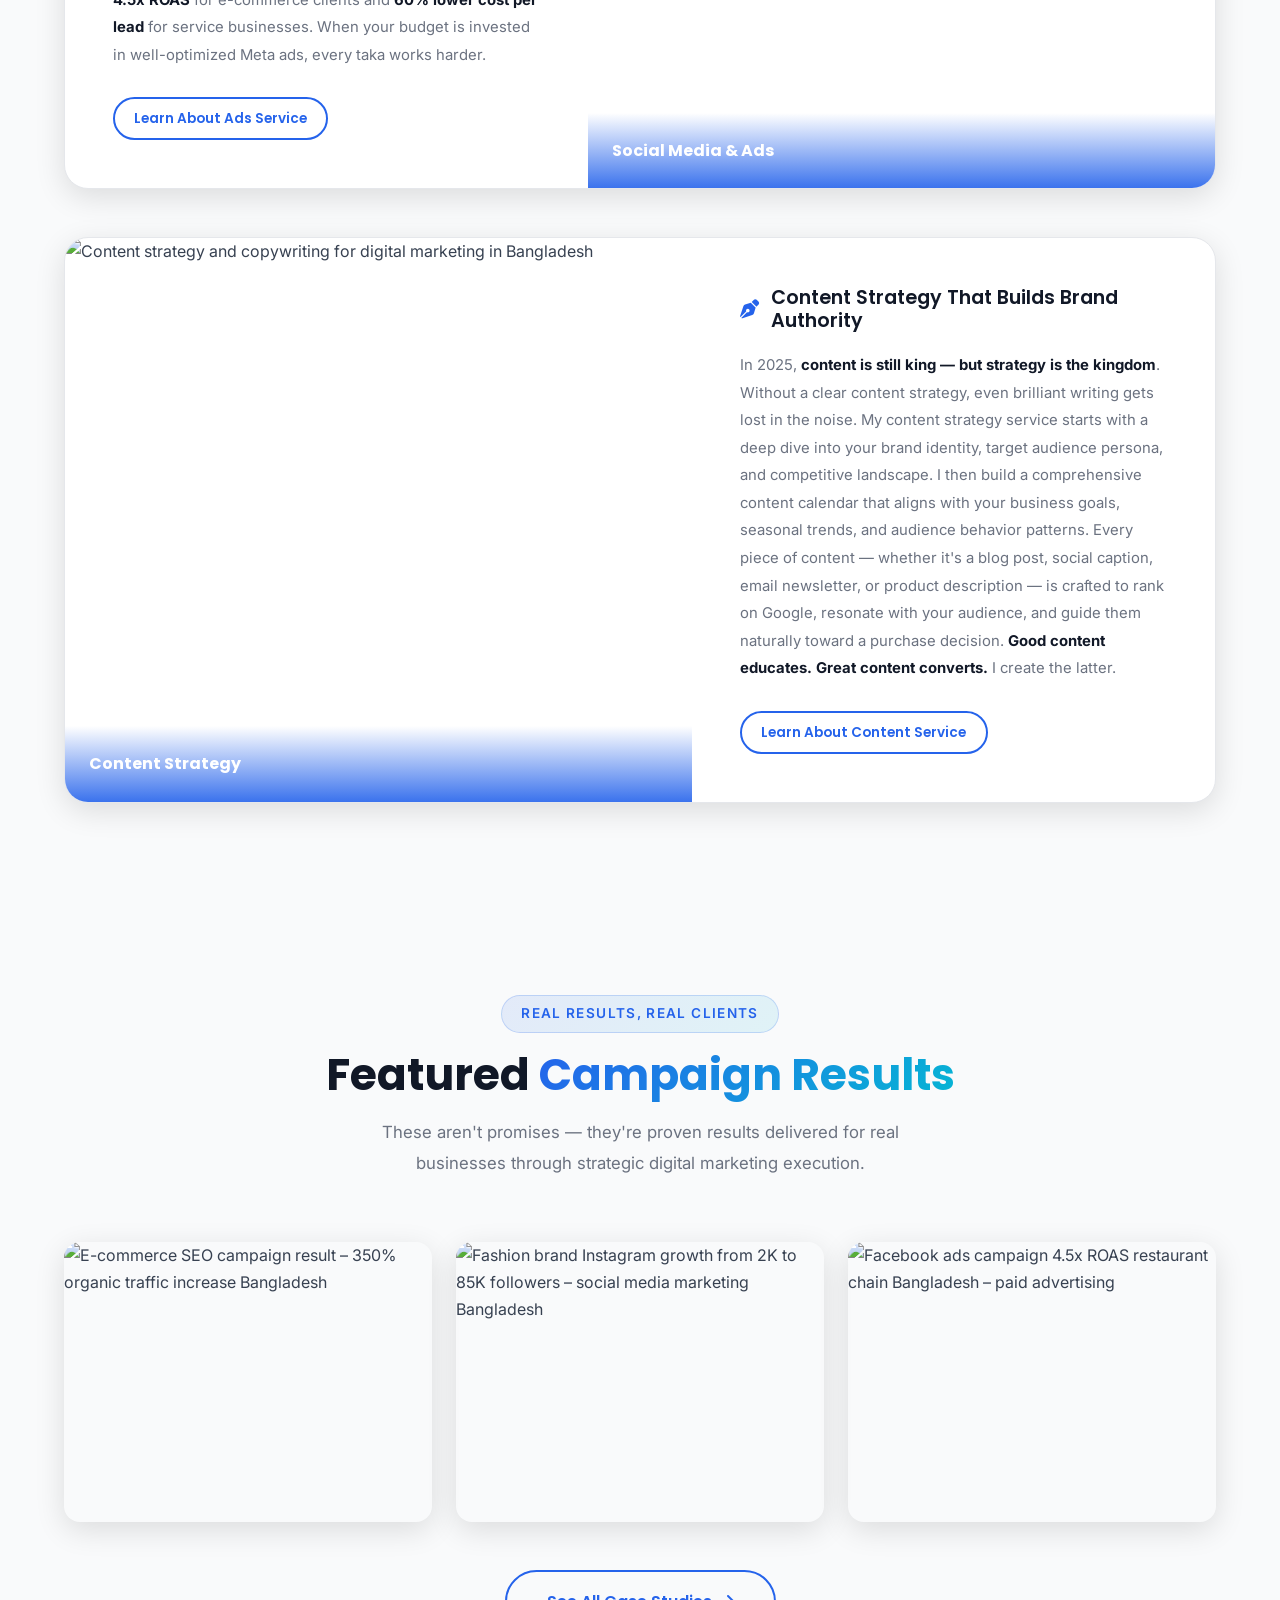
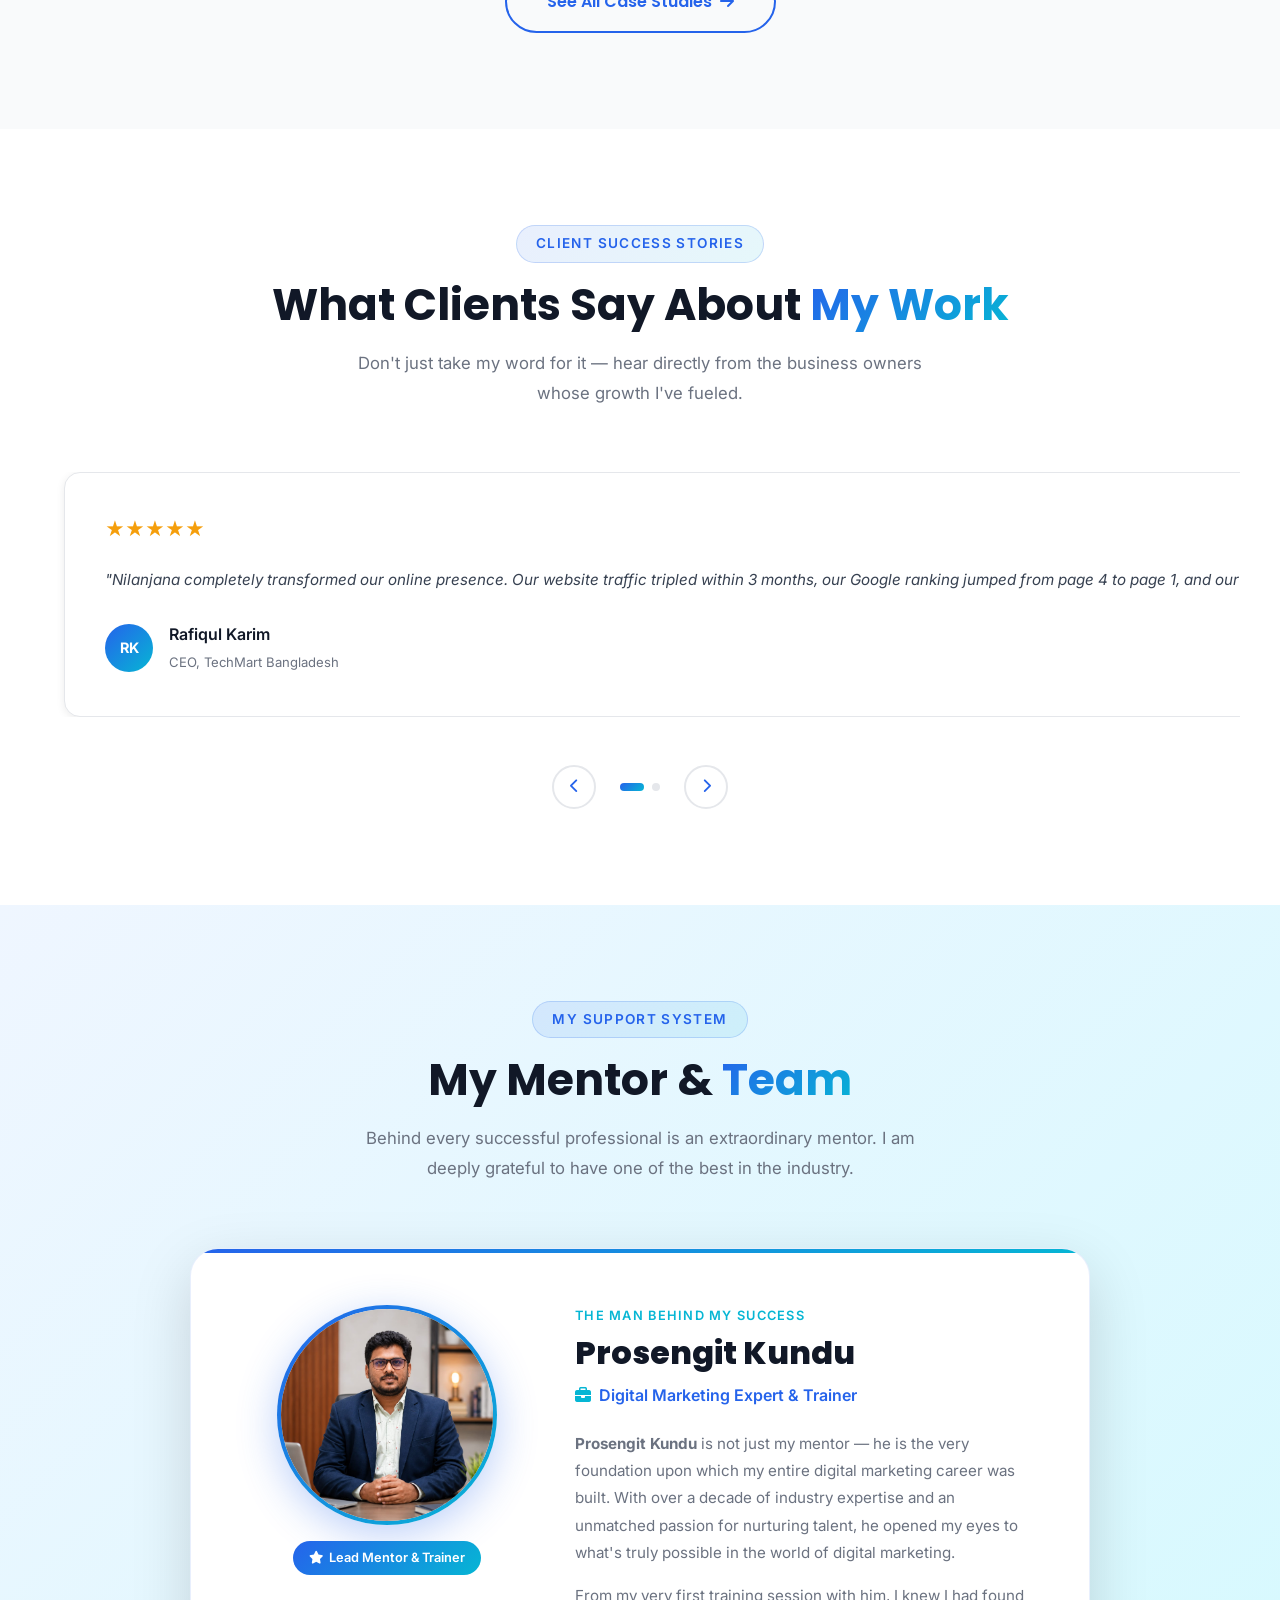
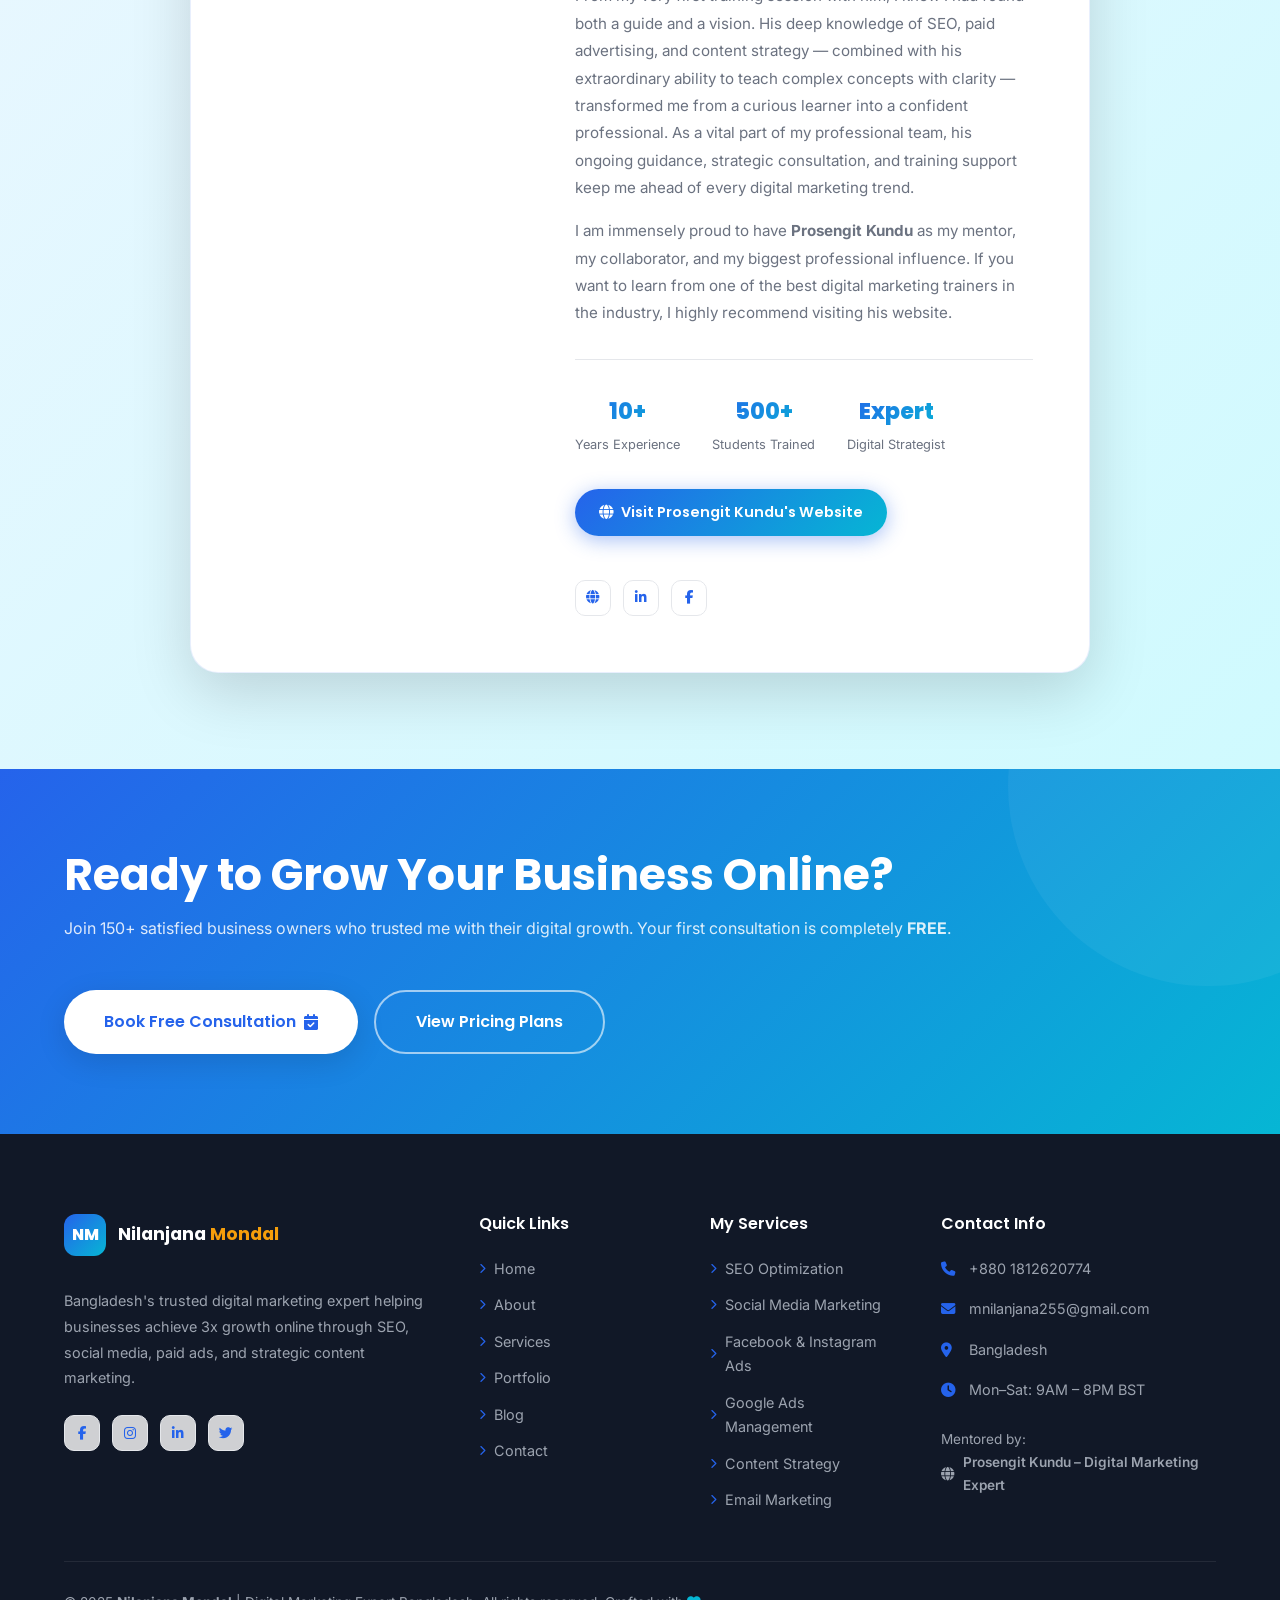
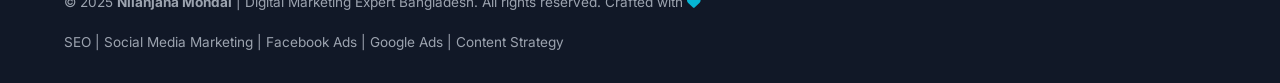
==== commit 48b7ebdb: "Recolor entire site to professional blue + cyan palette - Primary: purple #8B5CF6 -> royal blue #256" ====
--- a/index.html
+++ b/index.html
@@ -207,7 +207,7 @@
     </div>
     <div class="services-grid">
       <div class="service-card" data-reveal="up">
-        <div class="service-icon" style="background:linear-gradient(135deg,#8B5CF6,#6D28D9)">
+        <div class="service-icon" style="background:linear-gradient(135deg,#2563EB,#1E40AF)">
           <i class="fas fa-search" aria-hidden="true"></i>
         </div>
         <h3>SEO – Search Engine Optimization</h3>
@@ -221,7 +221,7 @@
         <a href="services.html" class="service-link">Full SEO Service Details <i class="fas fa-arrow-right"></i></a>
       </div>
       <div class="service-card" data-reveal="up" style="animation-delay:0.1s">
-        <div class="service-icon" style="background:linear-gradient(135deg,#EC4899,#BE185D)">
+        <div class="service-icon" style="background:linear-gradient(135deg,#06B6D4,#0E7490)">
           <i class="fas fa-share-alt" aria-hidden="true"></i>
         </div>
         <h3>Social Media Marketing</h3>
@@ -447,7 +447,7 @@
           <div class="stars" aria-label="5 star rating">★★★★★</div>
           <p>"Nilanjana completely transformed our online presence. Our website traffic tripled within 3 months, our Google ranking jumped from page 4 to page 1, and our monthly sales increased by 240%. She is the real deal when it comes to SEO in Bangladesh."</p>
           <div class="testimonial-author">
-            <div class="author-avatar" style="background:linear-gradient(135deg,#8B5CF6,#EC4899)">RK</div>
+            <div class="author-avatar" style="background:linear-gradient(135deg,#2563EB,#06B6D4)">RK</div>
             <div><strong>Rafiqul Karim</strong><span>CEO, TechMart Bangladesh</span></div>
           </div>
         </div>
@@ -455,7 +455,7 @@
           <div class="stars" aria-label="5 star rating">★★★★★</div>
           <p>"Her Facebook ad strategies are next level. We were burning money on ads with zero results before Nilanjana took over. Within 6 weeks, she rebuilt our campaigns from scratch and we got 5x return on every taka spent. Absolutely brilliant work."</p>
           <div class="testimonial-author">
-            <div class="author-avatar" style="background:linear-gradient(135deg,#EC4899,#F59E0B)">SA</div>
+            <div class="author-avatar" style="background:linear-gradient(135deg,#06B6D4,#F59E0B)">SA</div>
             <div><strong>Sumaiya Akter</strong><span>Founder, LuxeWear BD</span></div>
           </div>
         </div>
@@ -613,7 +613,7 @@
       </div>
     </div>
     <div class="footer-bottom">
-      <p>© 2025 <strong>Nilanjana Mondal</strong> | Digital Marketing Expert Bangladesh. All rights reserved. Crafted with <i class="fas fa-heart" style="color:#EC4899" aria-hidden="true"></i></p>
+      <p>© 2025 <strong>Nilanjana Mondal</strong> | Digital Marketing Expert Bangladesh. All rights reserved. Crafted with <i class="fas fa-heart" style="color:#06B6D4" aria-hidden="true"></i></p>
       <p>SEO | Social Media Marketing | Facebook Ads | Google Ads | Content Strategy</p>
     </div>
   </div>
--- a/style.css
+++ b/style.css
@@ -6,9 +6,9 @@
 
 /* ---- CSS VARIABLES ---- */
 :root {
-  --primary: #8B5CF6;
-  --primary-dark: #6D28D9;
-  --secondary: #EC4899;
+  --primary: #2563EB;
+  --primary-dark: #1E40AF;
+  --secondary: #06B6D4;
   --accent: #F59E0B;
   --dark: #111827;
   --dark-2: #1F2937;
@@ -21,12 +21,12 @@
   --gray-600: #4B5563;
   --text: #374151;
   --text-light: #6B7280;
-  --gradient: linear-gradient(135deg, #8B5CF6, #EC4899);
-  --gradient-soft: linear-gradient(135deg, rgba(139,92,246,0.1), rgba(236,72,153,0.1));
+  --gradient: linear-gradient(135deg, #2563EB, #06B6D4);
+  --gradient-soft: linear-gradient(135deg, rgba(37,99,235,0.1), rgba(6,182,212,0.1));
   --shadow-sm: 0 2px 8px rgba(0,0,0,0.08);
   --shadow-md: 0 8px 30px rgba(0,0,0,0.12);
   --shadow-lg: 0 20px 60px rgba(0,0,0,0.15);
-  --shadow-purple: 0 10px 40px rgba(139,92,246,0.3);
+  --shadow-purple: 0 10px 40px rgba(37,99,235,0.3);
   --border-radius: 16px;
   --border-radius-sm: 8px;
   --transition: all 0.3s ease;
@@ -90,7 +90,7 @@
   padding: 0.4rem 1.2rem;
   border-radius: 50px;
   margin-bottom: 1rem;
-  border: 1px solid rgba(139,92,246,0.2);
+  border: 1px solid rgba(37,99,235,0.2);
 }
 .section-title { margin-bottom: 1rem; }
 .section-desc { color: var(--text-light); max-width: 600px; margin: 0 auto; font-size: 1.05rem; }
@@ -115,11 +115,11 @@
 .btn-primary {
   background: var(--gradient);
   color: var(--white);
-  box-shadow: 0 4px 20px rgba(139,92,246,0.4);
+  box-shadow: 0 4px 20px rgba(37,99,235,0.4);
 }
 .btn-primary:hover {
   transform: translateY(-3px);
-  box-shadow: 0 8px 30px rgba(139,92,246,0.5);
+  box-shadow: 0 8px 30px rgba(37,99,235,0.5);
   color: var(--white);
 }
 .btn-outline {
@@ -268,7 +268,7 @@
   min-height: 100vh;
   display: flex;
   align-items: center;
-  background: linear-gradient(135deg, #fdf4ff 0%, #fce7f3 50%, #ede9fe 100%);
+  background: linear-gradient(135deg, #EFF6FF 0%, #CFFAFE 50%, #DBEAFE 100%);
   position: relative;
   overflow: hidden;
   padding: 7rem 1.5rem 4rem;
@@ -280,8 +280,8 @@
   filter: blur(60px);
   opacity: 0.4;
 }
-.shape-1 { width: 500px; height: 500px; background: radial-gradient(circle, rgba(139,92,246,0.3), transparent); top: -150px; right: -100px; animation: floatShape 8s ease-in-out infinite; }
-.shape-2 { width: 400px; height: 400px; background: radial-gradient(circle, rgba(236,72,153,0.3), transparent); bottom: -100px; left: -100px; animation: floatShape 10s ease-in-out infinite reverse; }
+.shape-1 { width: 500px; height: 500px; background: radial-gradient(circle, rgba(37,99,235,0.3), transparent); top: -150px; right: -100px; animation: floatShape 8s ease-in-out infinite; }
+.shape-2 { width: 400px; height: 400px; background: radial-gradient(circle, rgba(6,182,212,0.3), transparent); bottom: -100px; left: -100px; animation: floatShape 10s ease-in-out infinite reverse; }
 .shape-3 { width: 300px; height: 300px; background: radial-gradient(circle, rgba(245,158,11,0.2), transparent); top: 50%; left: 40%; animation: floatShape 7s ease-in-out infinite 2s; }
 @keyframes floatShape {
   0%, 100% { transform: translate(0, 0) scale(1); }
@@ -303,7 +303,7 @@
   align-items: center;
   gap: 0.5rem;
   background: rgba(255,255,255,0.8);
-  border: 1px solid rgba(139,92,246,0.2);
+  border: 1px solid rgba(37,99,235,0.2);
   color: var(--primary);
   font-size: 0.85rem;
   font-weight: 600;
@@ -368,7 +368,7 @@
   color: white;
   border-color: transparent;
   transform: translateY(-4px);
-  box-shadow: 0 8px 20px rgba(139,92,246,0.35);
+  box-shadow: 0 8px 20px rgba(37,99,235,0.35);
 }
 .social-icon.sm { width: 36px; height: 36px; font-size: 0.85rem; border-radius: 10px; }
 .hero-image-wrap { position: relative; display: flex; justify-content: center; align-items: center; }
@@ -435,8 +435,8 @@
   transition: var(--transition);
 }
 .stat-item:hover {
-  background: rgba(139,92,246,0.15);
-  border-color: rgba(139,92,246,0.3);
+  background: rgba(37,99,235,0.15);
+  border-color: rgba(37,99,235,0.3);
   transform: translateY(-5px);
 }
 .stat-icon { font-size: 2rem; background: var(--gradient); -webkit-background-clip: text; -webkit-text-fill-color: transparent; background-clip: text; margin-bottom: 0.75rem; }
@@ -602,7 +602,7 @@
 .portfolio-overlay {
   position: absolute;
   inset: 0;
-  background: linear-gradient(to top, rgba(139,92,246,0.95), rgba(236,72,153,0.7));
+  background: linear-gradient(to top, rgba(37,99,235,0.95), rgba(6,182,212,0.7));
   display: flex;
   align-items: flex-end;
   padding: 2rem;
@@ -645,7 +645,7 @@
 .testimonial-card:hover {
   box-shadow: var(--shadow-lg);
   transform: translateY(-5px);
-  border-color: rgba(139,92,246,0.2);
+  border-color: rgba(37,99,235,0.2);
 }
 .stars { font-size: 1.2rem; color: var(--accent); margin-bottom: 1.25rem; }
 .testimonial-card > p { font-style: italic; font-size: 0.95rem; margin-bottom: 1.75rem; color: var(--text); }
@@ -697,7 +697,7 @@
 .dot.active { width: 24px; border-radius: 4px; background: var(--gradient); }
 
 /* ---- MENTOR ---- */
-.mentor-section { background: linear-gradient(135deg, #fdf4ff, #fce7f3); }
+.mentor-section { background: linear-gradient(135deg, #EFF6FF, #CFFAFE); }
 .mentor-card-wrap { max-width: 900px; margin: 0 auto; }
 .mentor-card {
   background: white;
@@ -708,7 +708,7 @@
   gap: 3rem;
   align-items: start;
   box-shadow: var(--shadow-lg);
-  border: 1px solid rgba(139,92,246,0.1);
+  border: 1px solid rgba(37,99,235,0.1);
   position: relative;
   overflow: hidden;
 }
@@ -880,7 +880,7 @@
   align-items: center;
   justify-content: center;
   font-size: 1rem;
-  box-shadow: 0 4px 20px rgba(139,92,246,0.4);
+  box-shadow: 0 4px 20px rgba(37,99,235,0.4);
   opacity: 0;
   visibility: hidden;
   transform: translateY(20px);
@@ -888,7 +888,7 @@
   z-index: 999;
 }
 .back-to-top.visible { opacity: 1; visibility: visible; transform: translateY(0); }
-.back-to-top:hover { transform: translateY(-4px); box-shadow: 0 8px 30px rgba(139,92,246,0.5); }
+.back-to-top:hover { transform: translateY(-4px); box-shadow: 0 8px 30px rgba(37,99,235,0.5); }
 
 /* ---- REVEAL ANIMATIONS ---- */
 [data-reveal] { opacity: 0; transition: opacity 0.7s ease, transform 0.7s ease; }
@@ -899,7 +899,7 @@
 
 /* ---- PAGE HERO (Inner Pages) ---- */
 .page-hero {
-  background: linear-gradient(135deg, #fdf4ff 0%, #fce7f3 50%, #ede9fe 100%);
+  background: linear-gradient(135deg, #EFF6FF 0%, #CFFAFE 50%, #DBEAFE 100%);
   padding: 10rem 0 5rem;
   text-align: center;
   position: relative;
@@ -995,7 +995,7 @@
   border-radius: 50%;
   background: var(--gradient);
   border: 3px solid white;
-  box-shadow: 0 0 0 3px rgba(139,92,246,0.3);
+  box-shadow: 0 0 0 3px rgba(37,99,235,0.3);
 }
 .timeline-content { background: var(--light-bg); border-radius: 16px; padding: 2rem; border-left: 3px solid var(--primary); }
 .timeline-date { font-size: 0.82rem; font-weight: 600; color: var(--primary); text-transform: uppercase; letter-spacing: 0.05em; margin-bottom: 0.5rem; }
@@ -1014,7 +1014,7 @@
   transition: var(--transition);
   text-align: center;
 }
-.service-full-card:hover { box-shadow: var(--shadow-lg); transform: translateY(-8px); border-color: rgba(139,92,246,0.2); }
+.service-full-card:hover { box-shadow: var(--shadow-lg); transform: translateY(-8px); border-color: rgba(37,99,235,0.2); }
 .service-full-icon {
   width: 80px;
   height: 80px;
@@ -1047,7 +1047,7 @@
 .pricing-card:hover { box-shadow: var(--shadow-lg); transform: translateY(-8px); }
 .pricing-card.featured {
   border-color: var(--primary);
-  box-shadow: 0 0 0 4px rgba(139,92,246,0.1);
+  box-shadow: 0 0 0 4px rgba(37,99,235,0.1);
 }
 .featured-badge {
   position: absolute;
@@ -1092,7 +1092,7 @@
   background: var(--gradient);
   color: white;
   border-color: transparent;
-  box-shadow: 0 4px 15px rgba(139,92,246,0.3);
+  box-shadow: 0 4px 15px rgba(37,99,235,0.3);
 }
 .portfolio-full-grid { display: grid; grid-template-columns: repeat(3, 1fr); gap: 2rem; }
 .portfolio-full-card {
@@ -1110,7 +1110,7 @@
 .pf-overlay {
   position: absolute;
   inset: 0;
-  background: linear-gradient(to top, rgba(139,92,246,0.9), rgba(236,72,153,0.6));
+  background: linear-gradient(to top, rgba(37,99,235,0.9), rgba(6,182,212,0.6));
   display: flex;
   align-items: center;
   justify-content: center;
@@ -1244,7 +1244,7 @@
 }
 .form-group input:focus, .form-group textarea:focus, .form-group select:focus {
   border-color: var(--primary);
-  box-shadow: 0 0 0 4px rgba(139,92,246,0.1);
+  box-shadow: 0 0 0 4px rgba(37,99,235,0.1);
 }
 .form-group textarea { resize: vertical; min-height: 140px; }
 .form-success {
@@ -1271,7 +1271,7 @@
   align-items: center;
   gap: 0.4rem;
   background: rgba(255,255,255,0.8);
-  border: 1px solid rgba(139,92,246,0.2);
+  border: 1px solid rgba(37,99,235,0.2);
   color: var(--dark);
   font-size: 0.78rem;
   font-weight: 600;
@@ -1377,7 +1377,7 @@
   left: 0;
   right: 0;
   padding: 1.5rem;
-  background: linear-gradient(to top, rgba(139,92,246,0.9), transparent);
+  background: linear-gradient(to top, rgba(37,99,235,0.9), transparent);
 }
 .dd-overlay span { color: white; font-weight: 700; font-size: 1rem; font-family: var(--font-primary); }
 .dd-content { padding: 3rem; display: flex; flex-direction: column; justify-content: center; }
@@ -1402,7 +1402,7 @@
   background: var(--gradient-soft);
   padding: 0.5rem 0.75rem;
   border-radius: 8px;
-  border: 1px solid rgba(139,92,246,0.12);
+  border: 1px solid rgba(37,99,235,0.12);
 }
 .pf-result-item i { color: var(--primary); font-size: 0.75rem; flex-shrink: 0; }
 .pf-result-item span strong { color: var(--dark); }
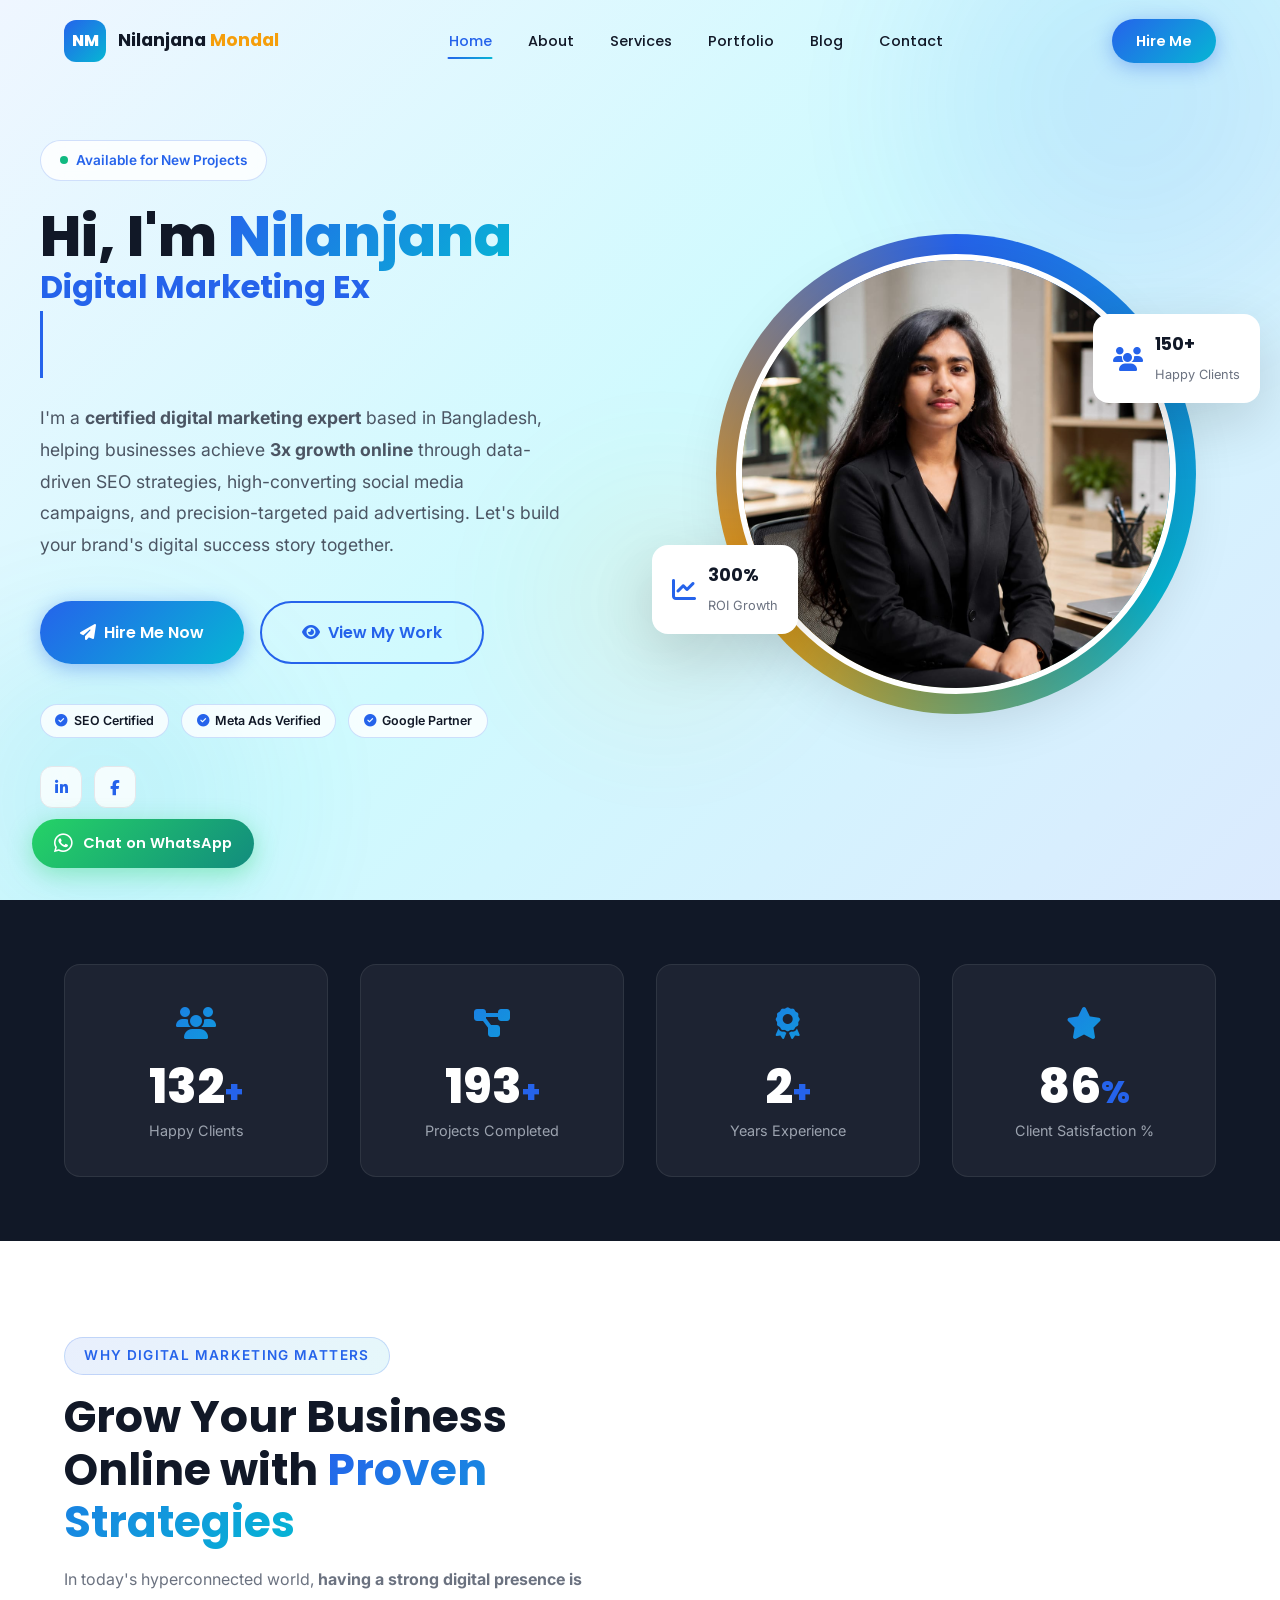
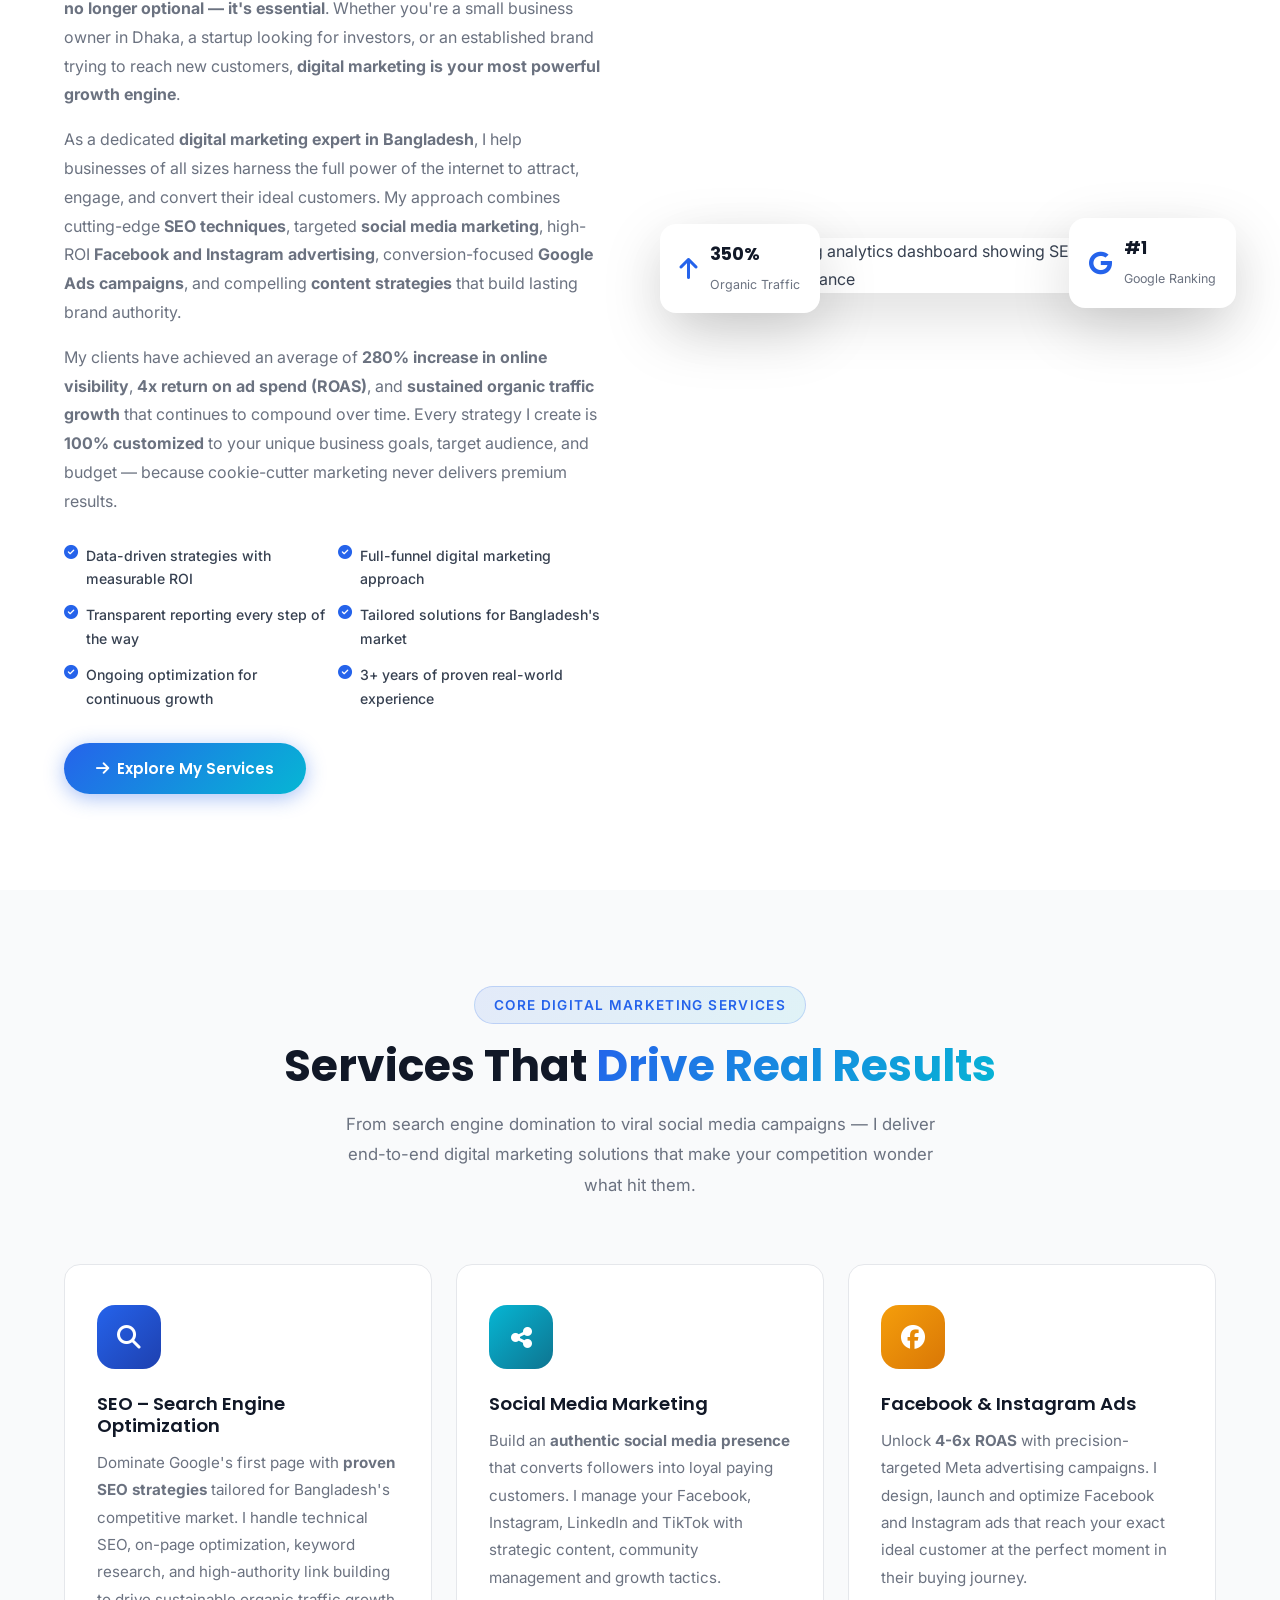
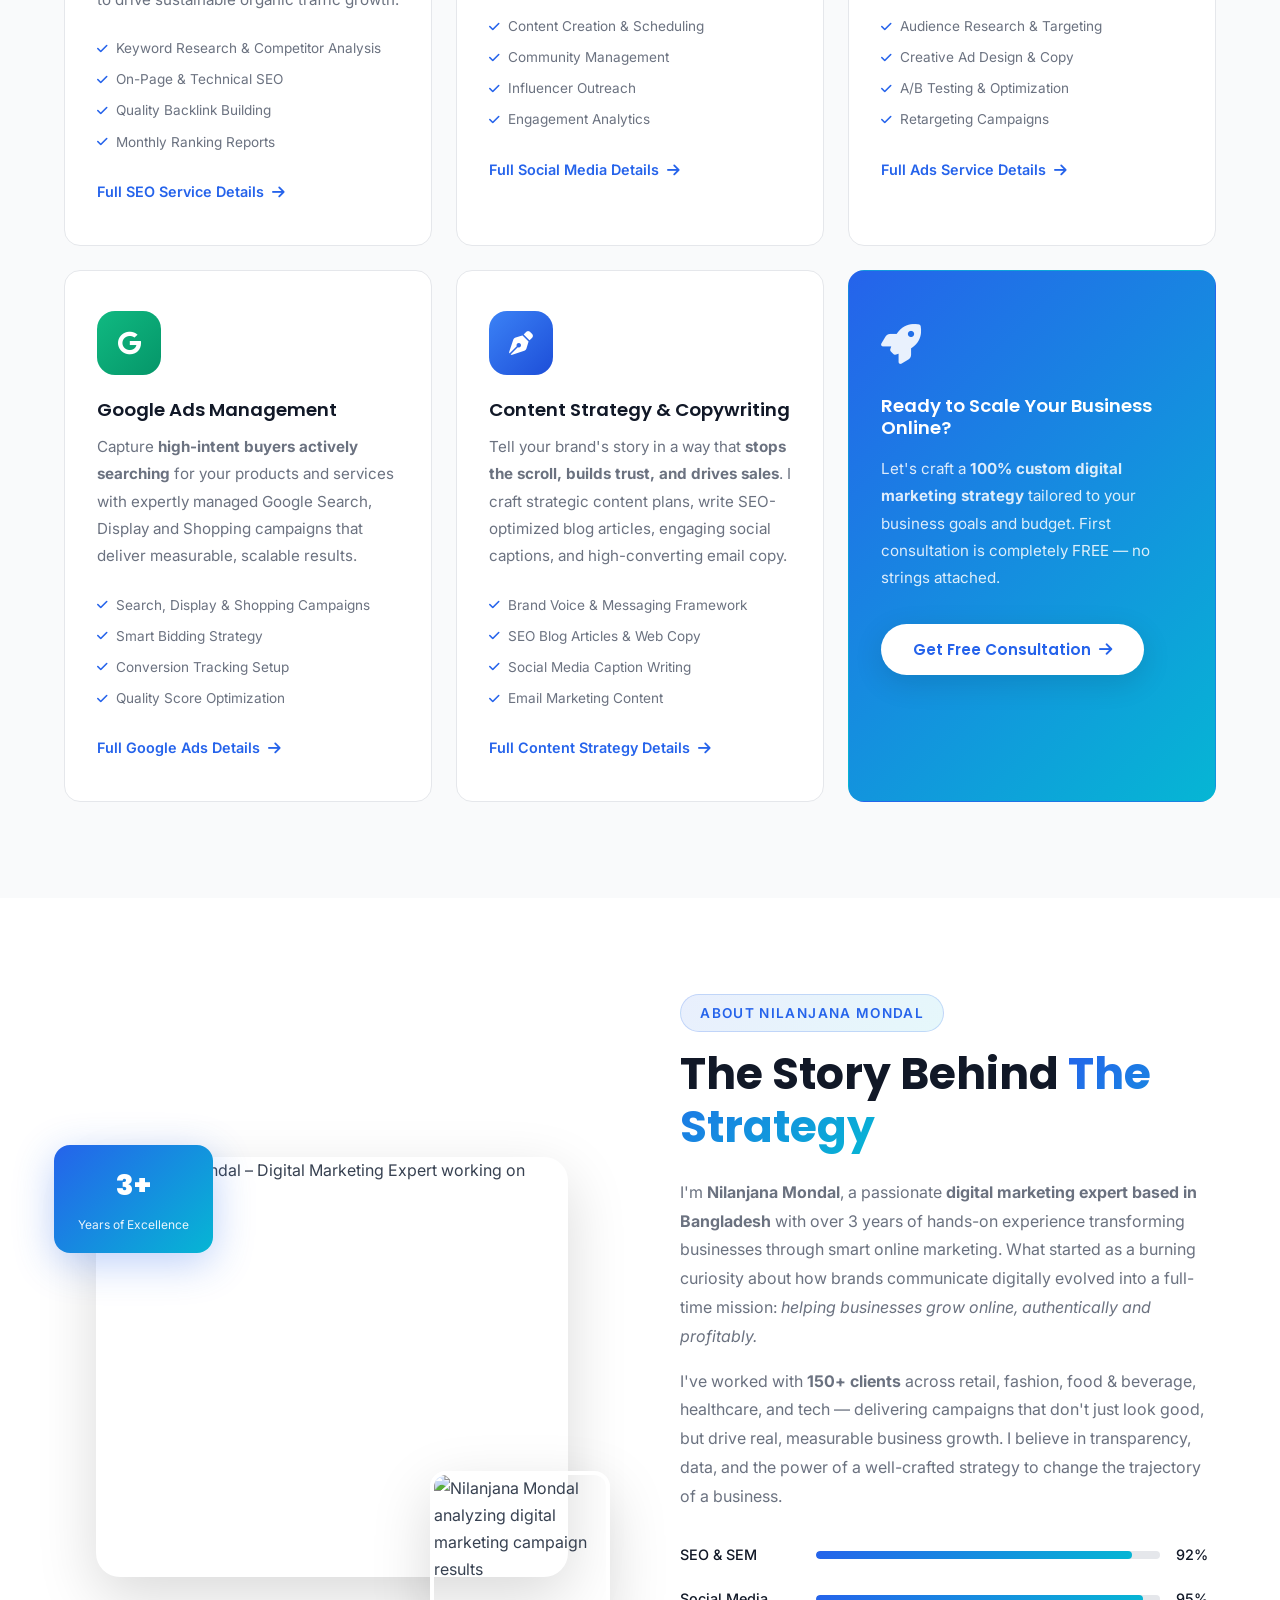
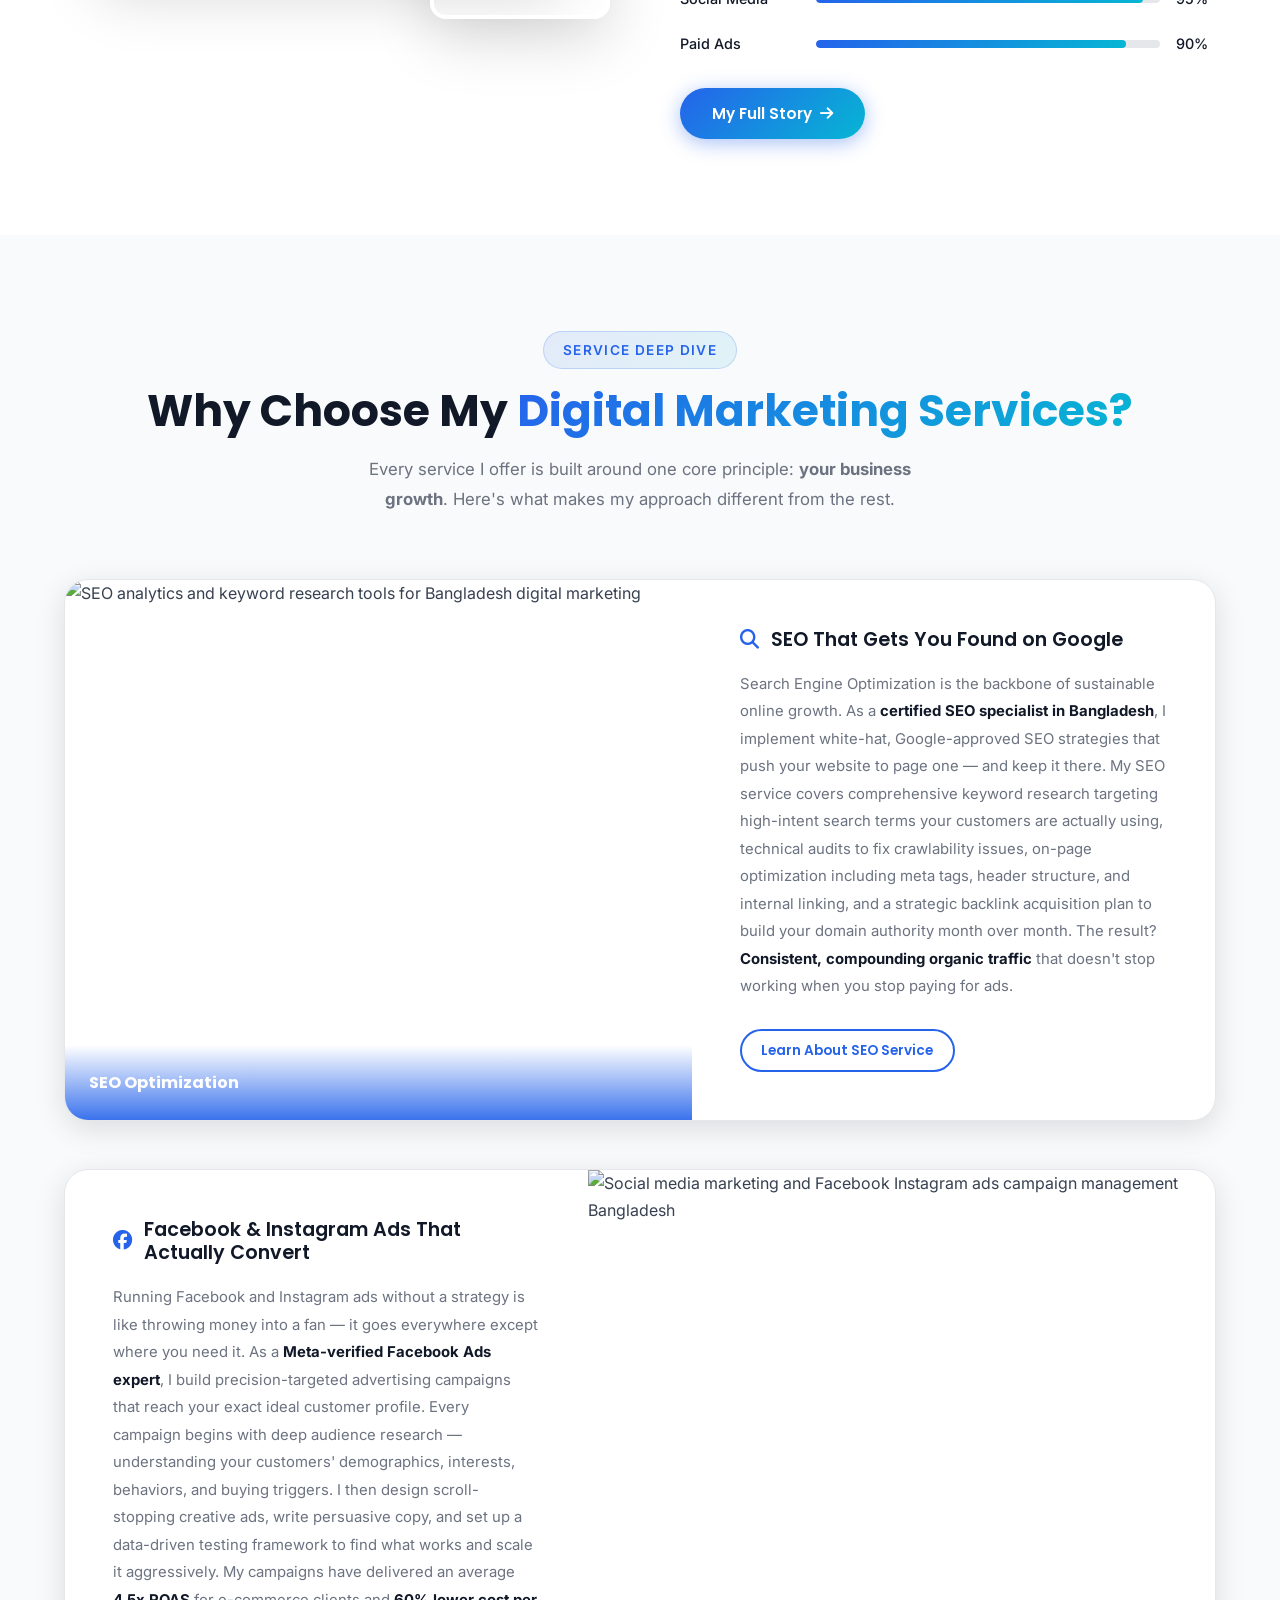
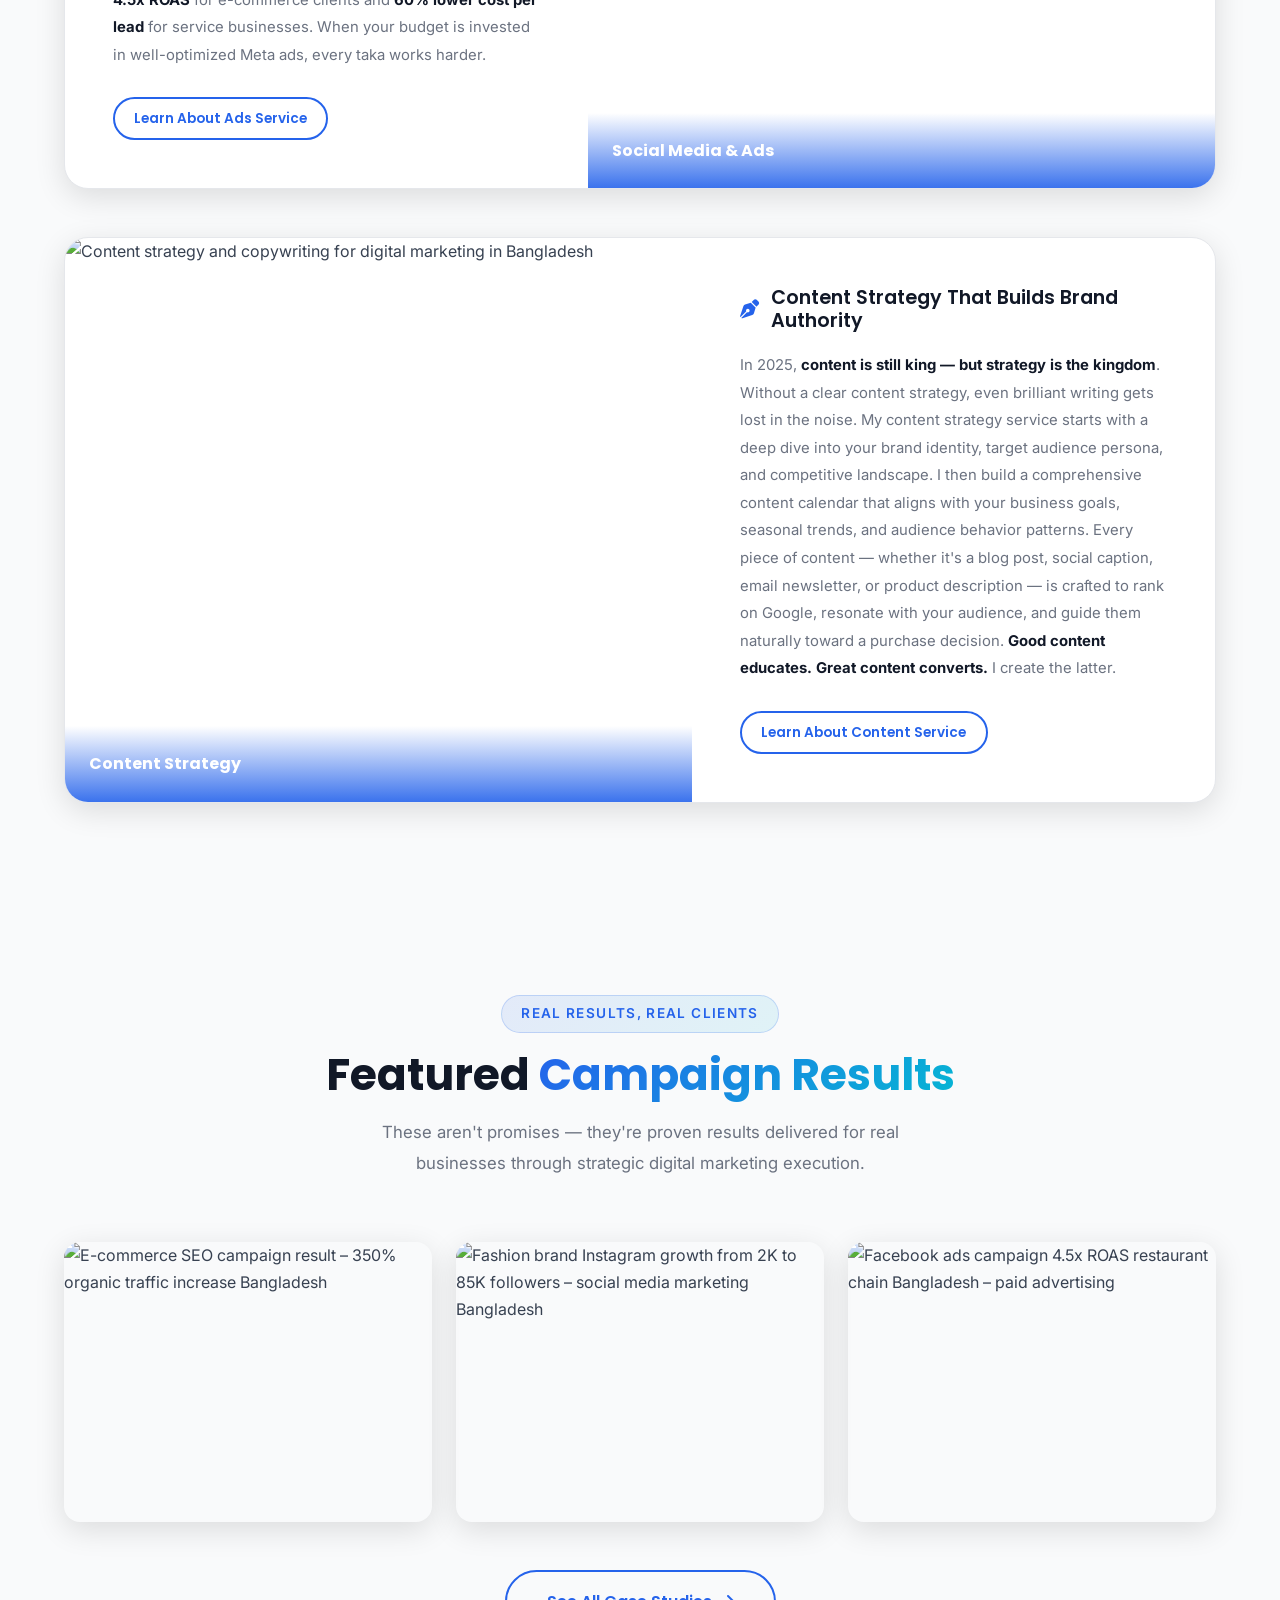
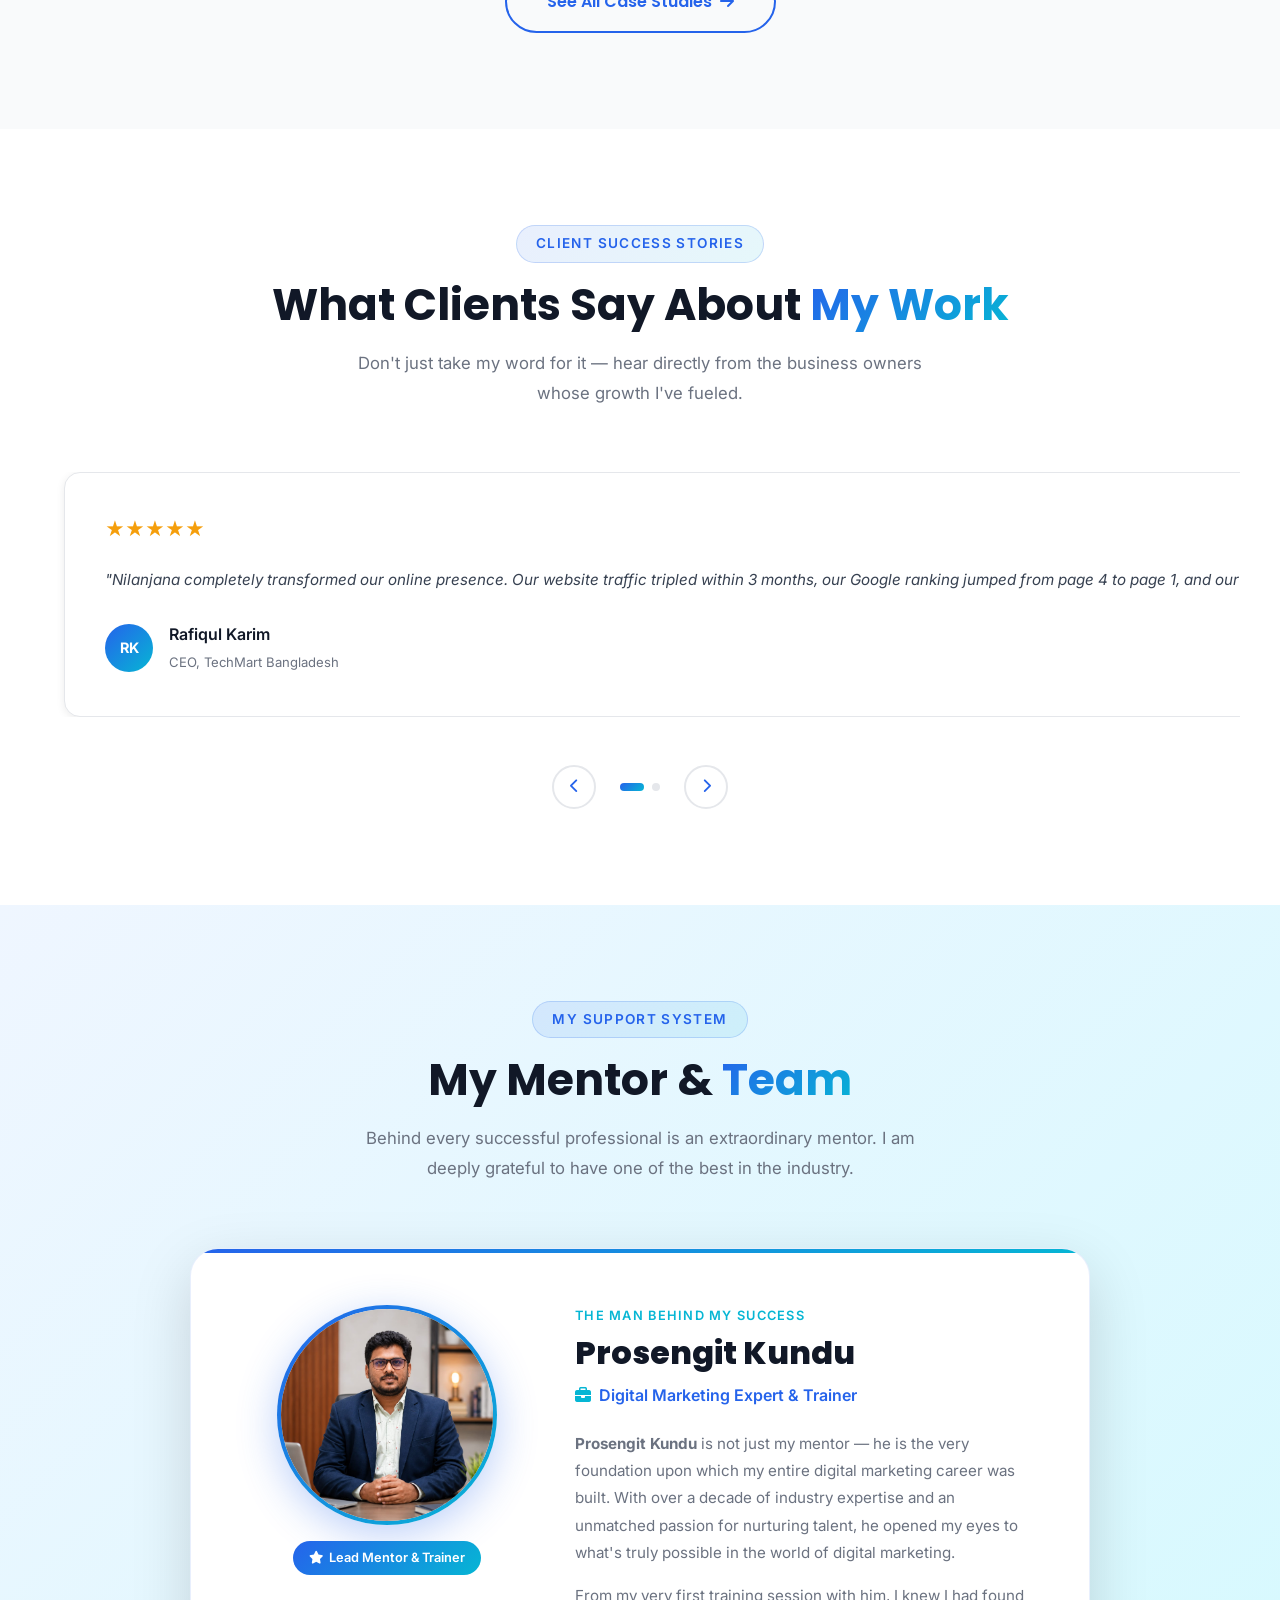
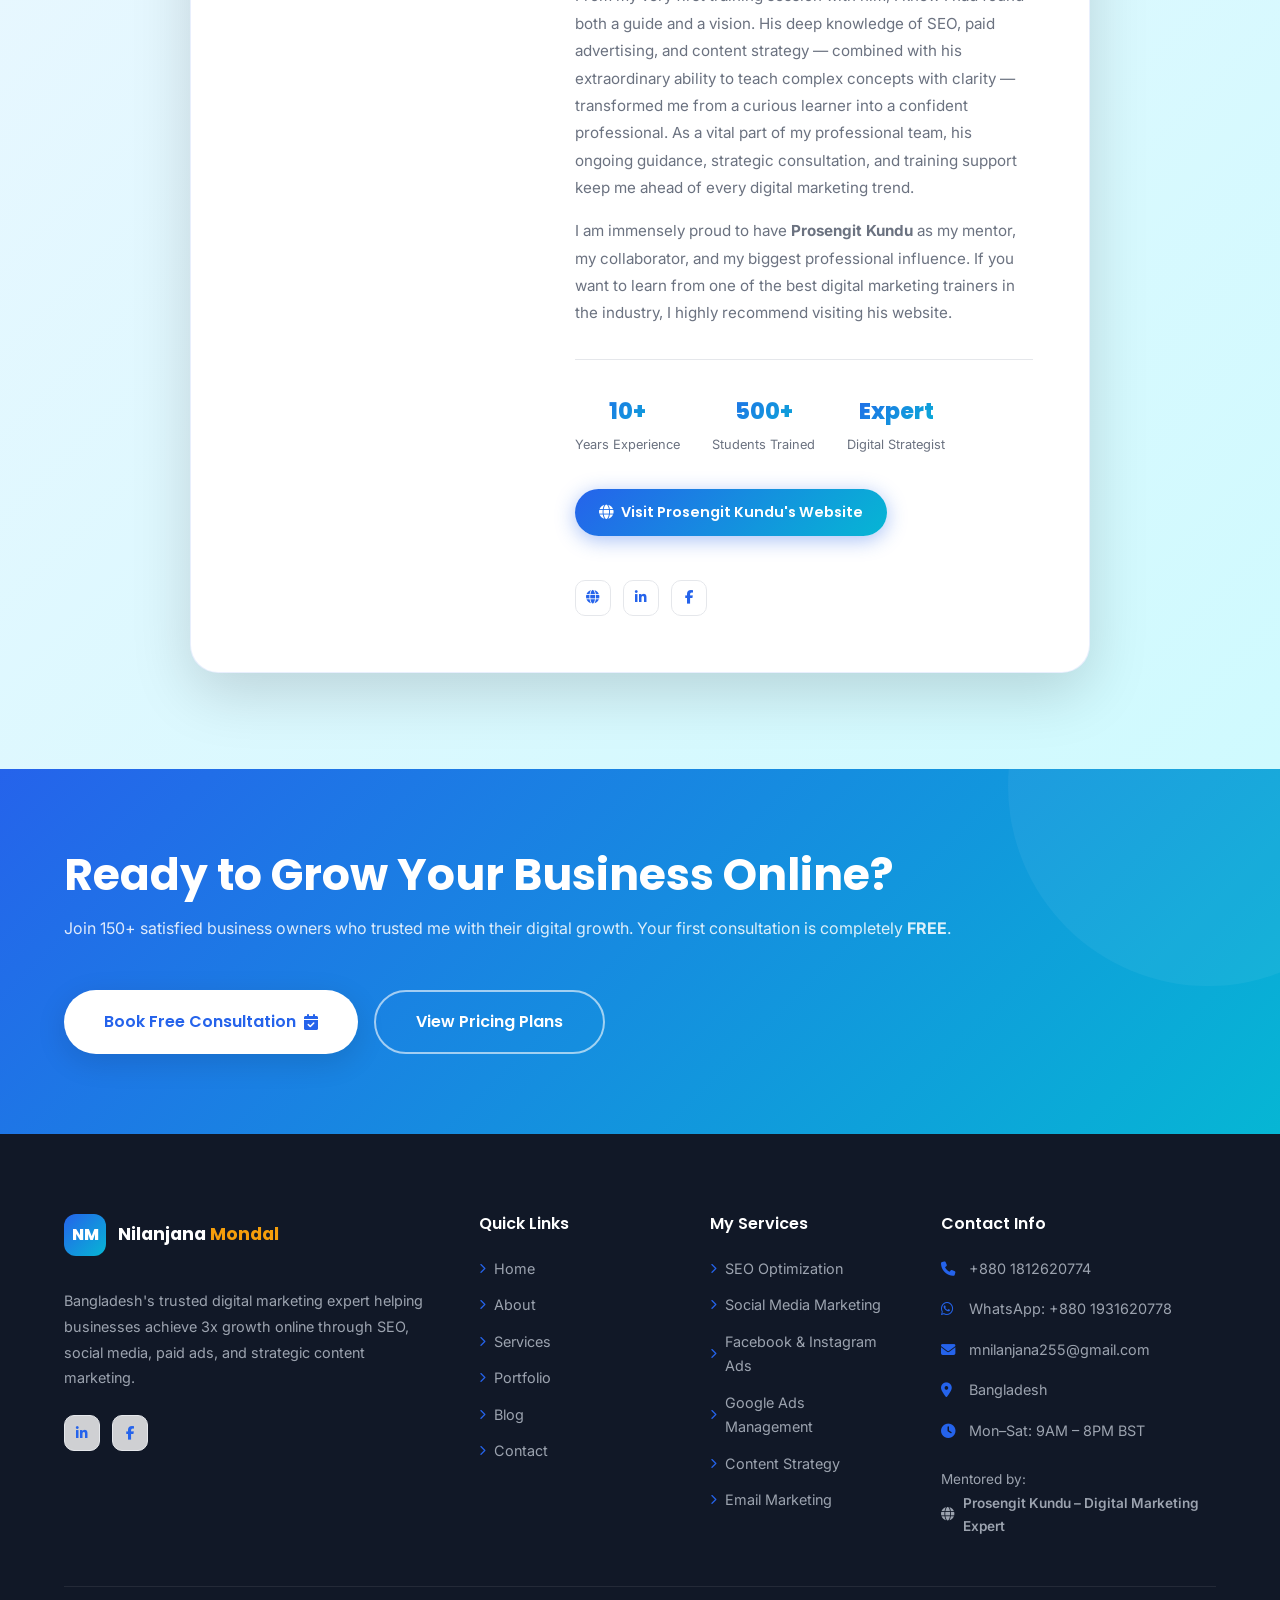
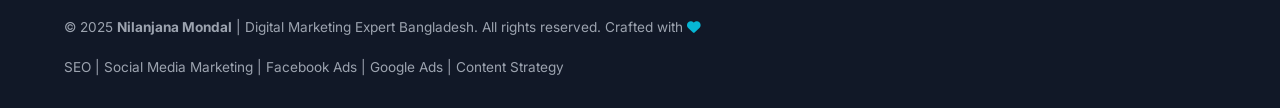
==== commit ae99fd4f: "Update social profiles to LinkedIn + Facebook only and add WhatsApp contact Co-authored-by: arena-ag" ====
--- a/index.html
+++ b/index.html
@@ -29,7 +29,7 @@
     "telephone": "+8801812620774",
     "email": "mnilanjana255@gmail.com",
     "address": { "@type": "PostalAddress", "addressCountry": "Bangladesh" },
-    "sameAs": ["https://facebook.com", "https://linkedin.com", "https://instagram.com"],
+    "sameAs": ["https://www.linkedin.com/in/nilanjana-mondal", "https://www.facebook.com/MNilanjana/"],
     "knowsAbout": ["SEO", "Social Media Marketing", "Facebook Ads", "Google Ads", "Content Strategy", "Digital Marketing"]
   }
   </script>
@@ -102,10 +102,8 @@
         <div class="trust-badge"><i class="fas fa-check-circle"></i> Google Partner</div>
       </div>
       <div class="hero-socials">
-        <a href="#" class="social-icon" aria-label="Follow on Facebook"><i class="fab fa-facebook-f" aria-hidden="true"></i></a>
-        <a href="#" class="social-icon" aria-label="Follow on Instagram"><i class="fab fa-instagram" aria-hidden="true"></i></a>
-        <a href="#" class="social-icon" aria-label="Connect on LinkedIn"><i class="fab fa-linkedin-in" aria-hidden="true"></i></a>
-        <a href="#" class="social-icon" aria-label="Follow on Twitter"><i class="fab fa-twitter" aria-hidden="true"></i></a>
+        <a href="https://www.linkedin.com/in/nilanjana-mondal" class="social-icon" target="_blank" rel="noopener noreferrer" aria-label="Connect on LinkedIn" title="LinkedIn"><i class="fab fa-linkedin-in" aria-hidden="true"></i></a>
+        <a href="https://www.facebook.com/MNilanjana/" class="social-icon" target="_blank" rel="noopener noreferrer" aria-label="Follow on Facebook" title="Facebook"><i class="fab fa-facebook-f" aria-hidden="true"></i></a>
       </div>
     </div>
     <div class="hero-image-wrap" data-reveal="right">
@@ -568,10 +566,8 @@
         </a>
         <p>Bangladesh's trusted digital marketing expert helping businesses achieve 3x growth online through SEO, social media, paid ads, and strategic content marketing.</p>
         <div class="footer-socials">
-          <a href="#" class="social-icon sm" aria-label="Facebook"><i class="fab fa-facebook-f"></i></a>
-          <a href="#" class="social-icon sm" aria-label="Instagram"><i class="fab fa-instagram"></i></a>
-          <a href="#" class="social-icon sm" aria-label="LinkedIn"><i class="fab fa-linkedin-in"></i></a>
-          <a href="#" class="social-icon sm" aria-label="Twitter"><i class="fab fa-twitter"></i></a>
+          <a href="https://www.linkedin.com/in/nilanjana-mondal" class="social-icon sm" target="_blank" rel="noopener noreferrer" aria-label="Connect on LinkedIn" title="LinkedIn"><i class="fab fa-linkedin-in" aria-hidden="true"></i></a>
+          <a href="https://www.facebook.com/MNilanjana/" class="social-icon sm" target="_blank" rel="noopener noreferrer" aria-label="Follow on Facebook" title="Facebook"><i class="fab fa-facebook-f" aria-hidden="true"></i></a>
         </div>
       </div>
       <div class="footer-links">
@@ -600,6 +596,7 @@
         <h4>Contact Info</h4>
         <ul>
           <li><i class="fas fa-phone"></i> <a href="tel:+8801812620774">+880 1812620774</a></li>
+          <li><i class="fab fa-whatsapp"></i> <a href="https://wa.me/8801931620778" target="_blank" rel="noopener noreferrer">WhatsApp: +880 1931620778</a></li>
           <li><i class="fas fa-envelope"></i> <a href="mailto:mnilanjana255@gmail.com">mnilanjana255@gmail.com</a></li>
           <li><i class="fas fa-map-marker-alt"></i> Bangladesh</li>
           <li><i class="fas fa-clock"></i> Mon–Sat: 9AM – 8PM BST</li>
@@ -619,6 +616,12 @@
   </div>
 </footer>
 
+<!-- Floating WhatsApp Contact Button -->
+<a href="https://wa.me/8801931620778" class="whatsapp-float" target="_blank" rel="noopener noreferrer" aria-label="Chat on WhatsApp" title="Chat on WhatsApp">
+  <i class="fab fa-whatsapp" aria-hidden="true"></i>
+  <span class="whatsapp-float-text">Chat on WhatsApp</span>
+</a>
+
 <button class="back-to-top" id="backToTop" aria-label="Scroll back to top">
   <i class="fas fa-arrow-up" aria-hidden="true"></i>
 </button>
--- a/style.css
+++ b/style.css
@@ -1540,3 +1540,66 @@
   .contact-form-wrap { padding: 2rem 1.5rem; }
   .footer-bottom { flex-direction: column; text-align: center; }
 }
+
+/* ---- WHATSAPP CONTACT ---- */
+.btn-whatsapp {
+  background: linear-gradient(135deg, #25D366, #128C7E);
+  color: var(--white);
+  box-shadow: 0 4px 20px rgba(37,211,102,0.35);
+}
+.btn-whatsapp:hover {
+  transform: translateY(-3px);
+  box-shadow: 0 8px 30px rgba(37,211,102,0.45);
+  color: var(--white);
+}
+.btn-whatsapp i { font-size: 1.1rem; }
+/* keep the WhatsApp button readable inside the contact info blocks */
+.contact-info-text a.btn-whatsapp,
+.contact-info-text a.btn-whatsapp:hover { color: var(--white); font-size: 0.9rem; }
+
+/* Floating "Chat on WhatsApp" button (all pages) */
+.whatsapp-float {
+  position: fixed;
+  bottom: 2rem;
+  left: 2rem;
+  display: inline-flex;
+  align-items: center;
+  gap: 0.6rem;
+  padding: 0.85rem 1.4rem;
+  border-radius: 50px;
+  background: linear-gradient(135deg, #25D366, #128C7E);
+  color: var(--white);
+  font-family: var(--font-primary);
+  font-weight: 600;
+  font-size: 0.92rem;
+  line-height: 1;
+  box-shadow: 0 6px 24px rgba(37,211,102,0.4);
+  transition: var(--transition);
+  z-index: 999;
+}
+.whatsapp-float i { font-size: 1.35rem; }
+.whatsapp-float:hover {
+  transform: translateY(-4px);
+  box-shadow: 0 10px 32px rgba(37,211,102,0.5);
+  color: var(--white);
+}
+.whatsapp-float:focus-visible { outline: 3px solid rgba(18,140,126,0.6); outline-offset: 3px; }
+
+/* Tablet & mobile: compact circular icon button */
+@media (max-width: 768px) {
+  .whatsapp-float {
+    left: 1.25rem;
+    bottom: 1.25rem;
+    width: 52px;
+    height: 52px;
+    padding: 0;
+    justify-content: center;
+    border-radius: 50%;
+  }
+  .whatsapp-float-text { display: none; }
+  .whatsapp-float i { font-size: 1.5rem; }
+}
+@media (max-width: 480px) {
+  .whatsapp-float { width: 48px; height: 48px; left: 1rem; bottom: 1rem; }
+  .whatsapp-float i { font-size: 1.35rem; }
+}
